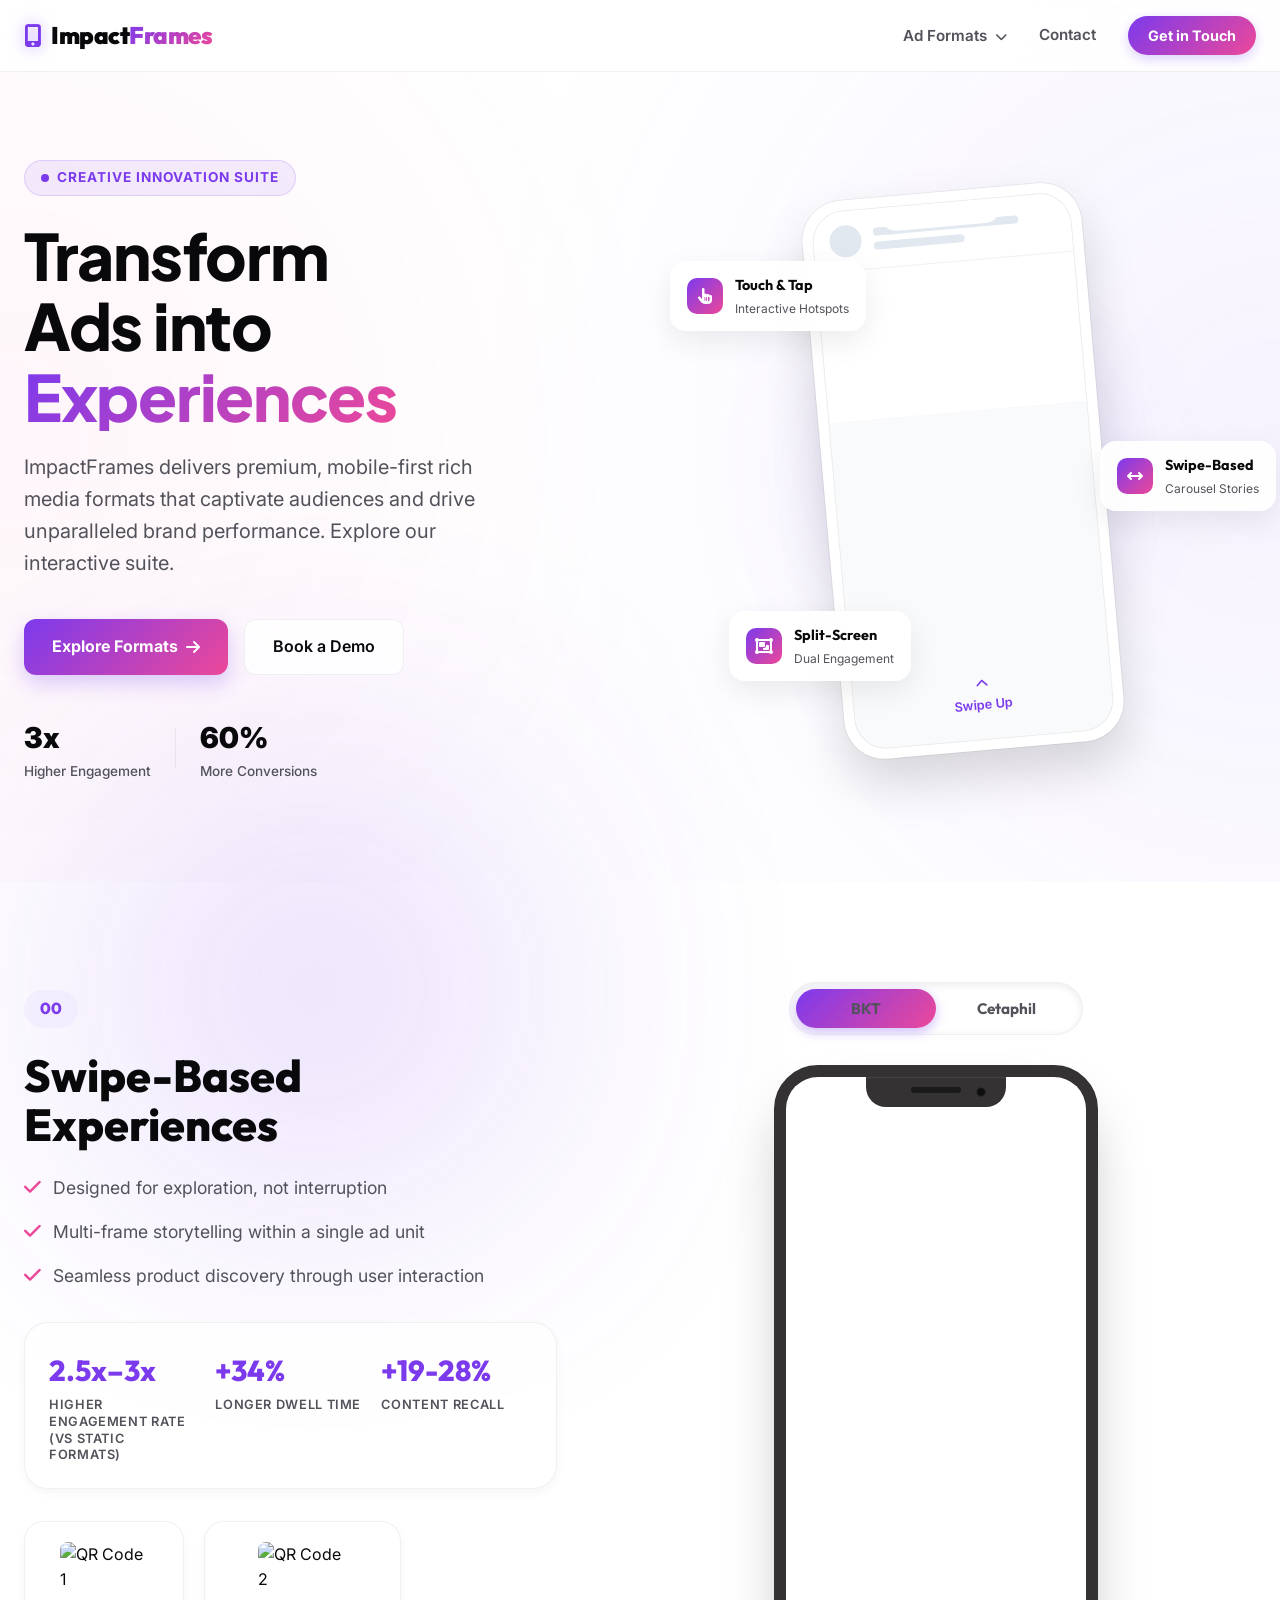
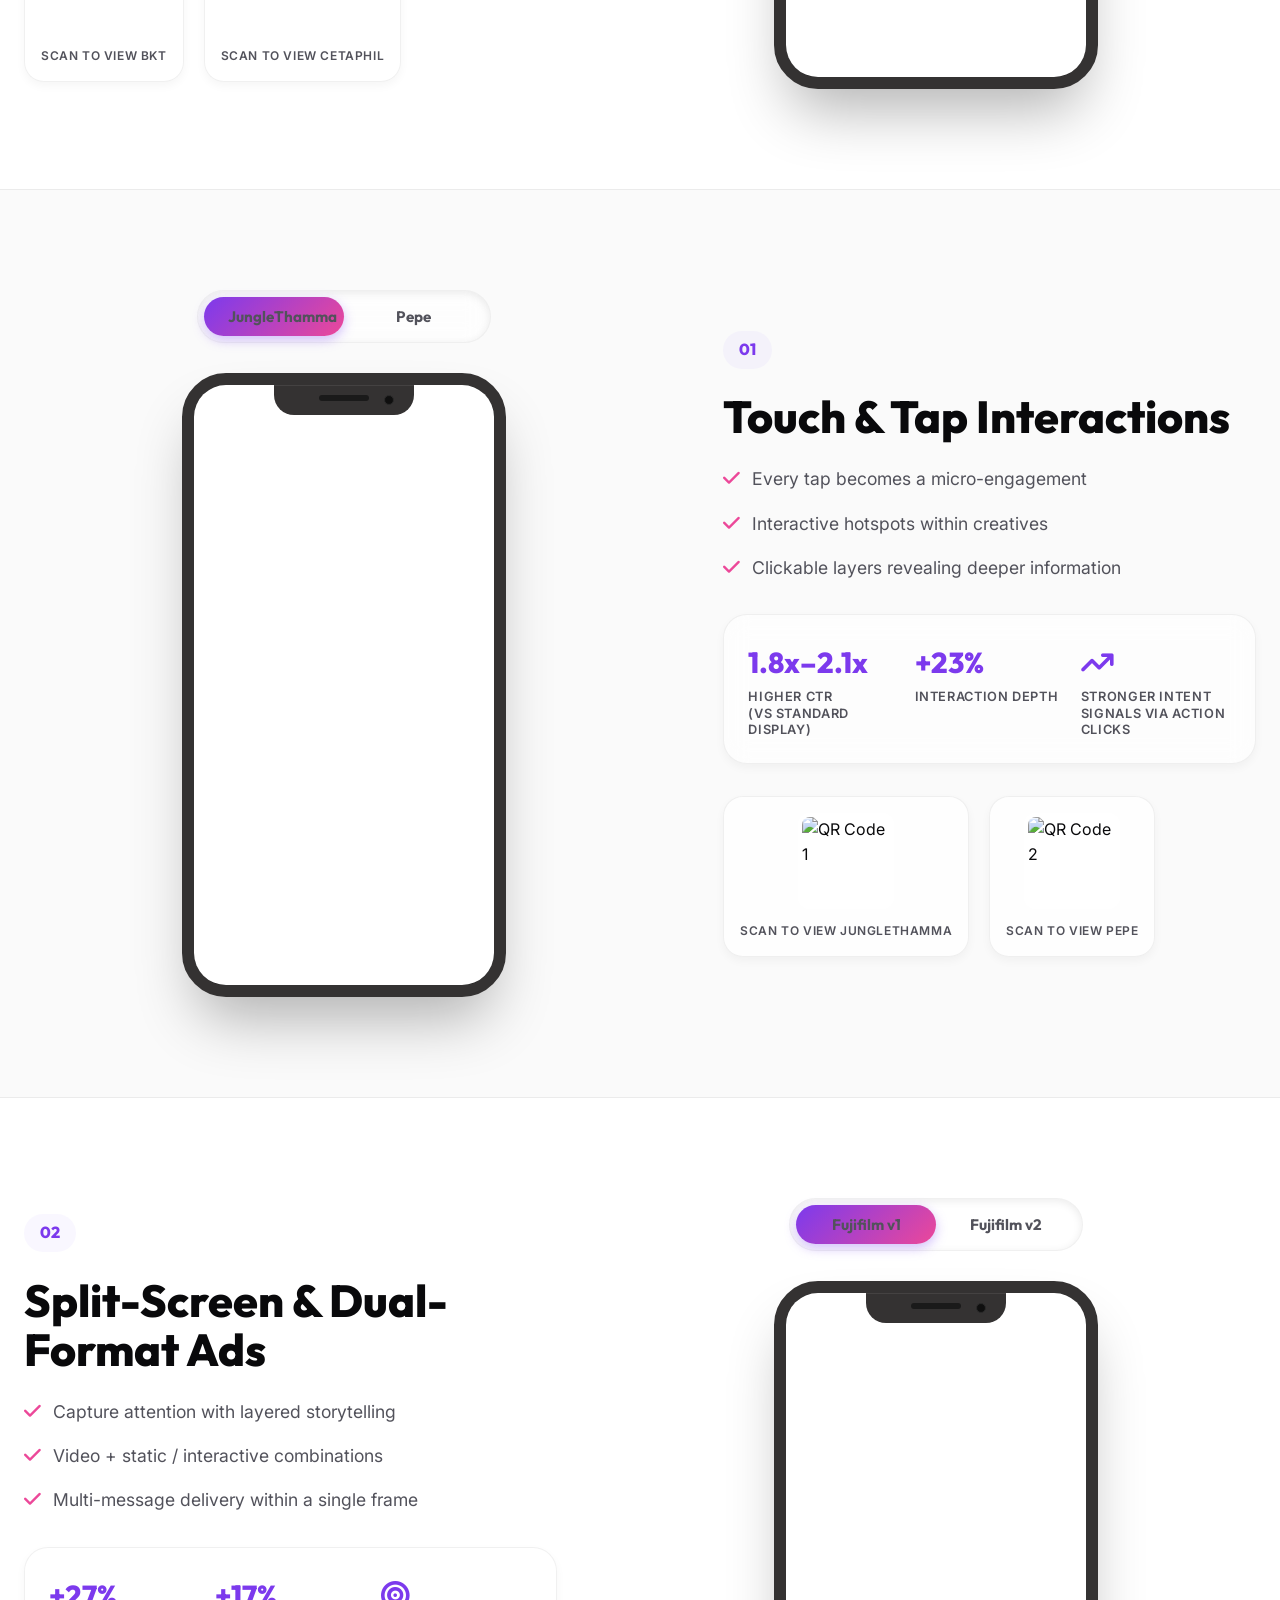
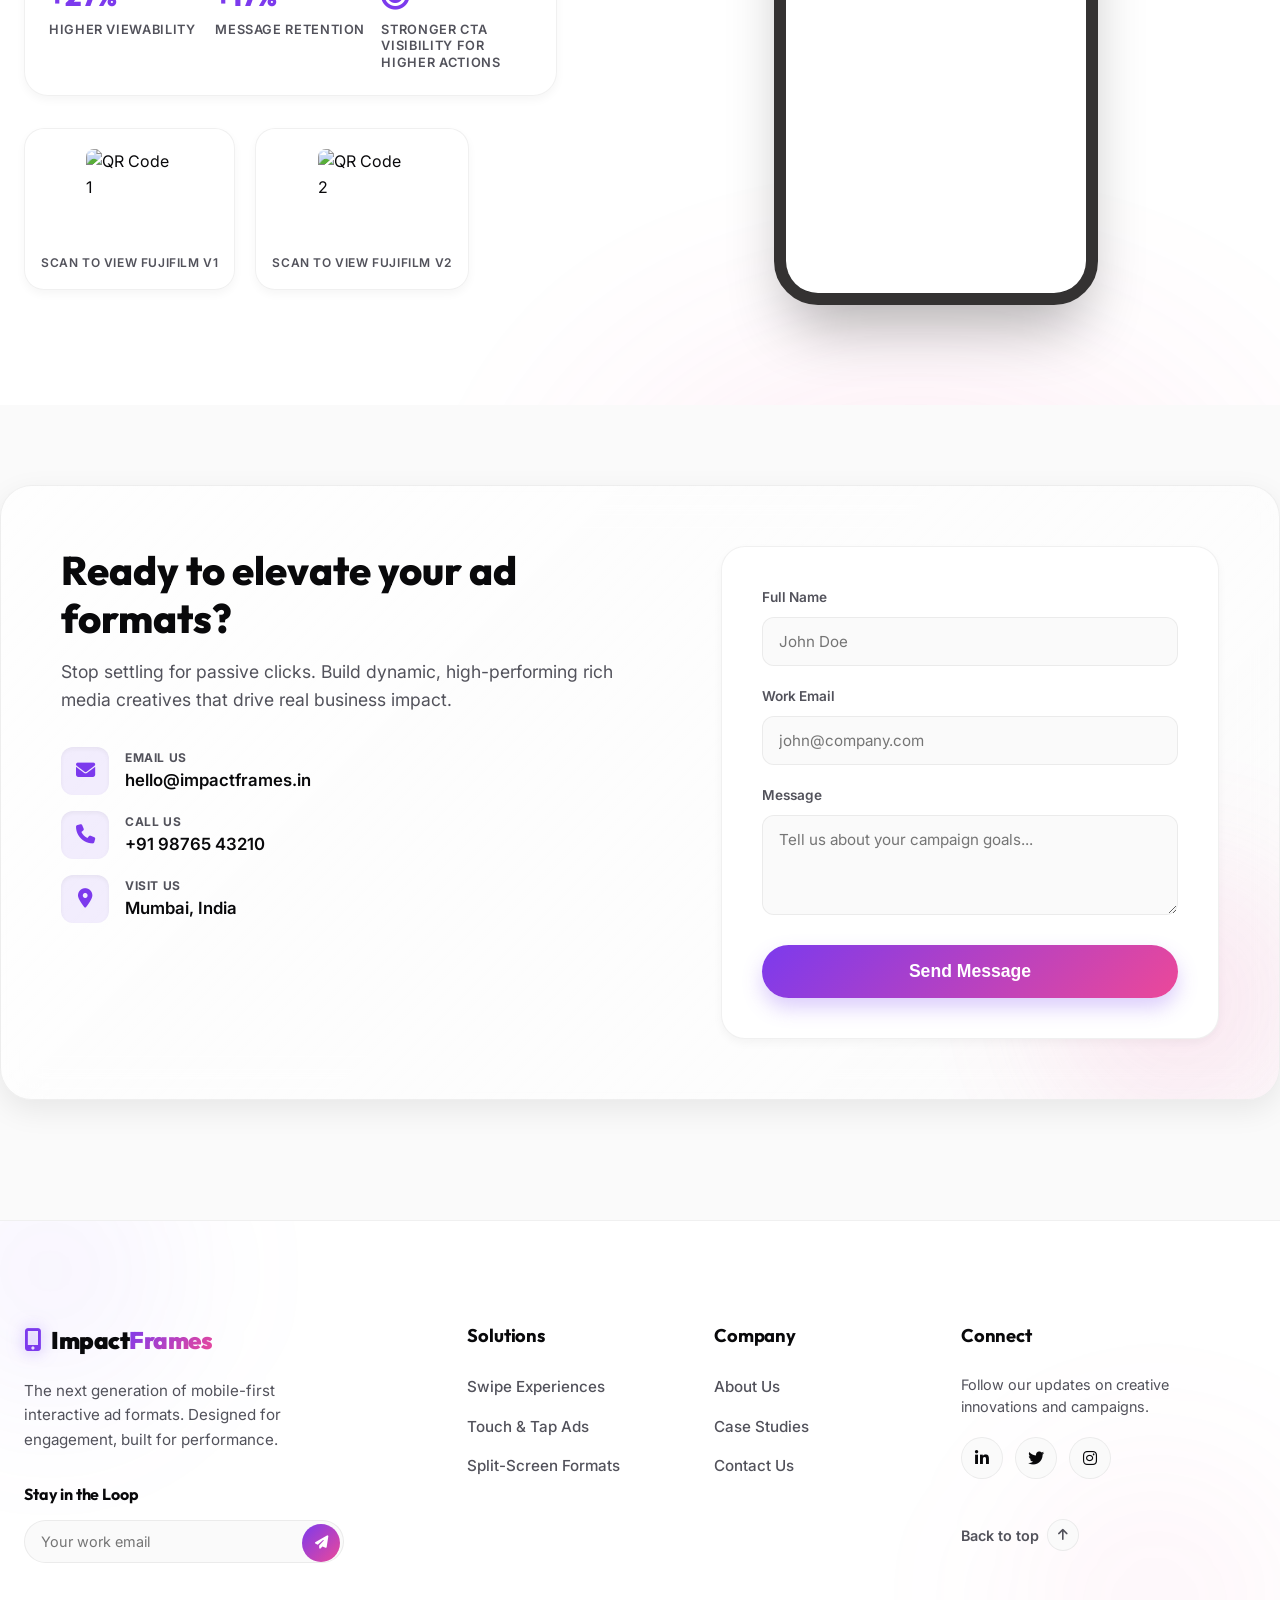
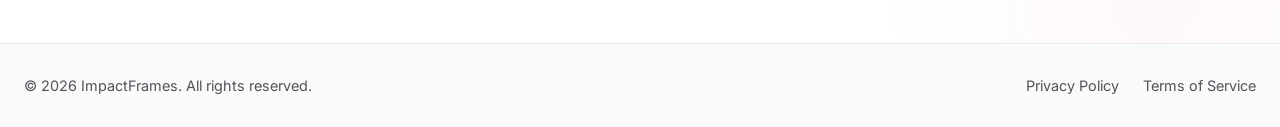
==== index.html @ 65d16035 "feat: add dynamic ad rotator iframe to hero phone mockup" ====
<!DOCTYPE html>
<html lang="en">

<head>
    <meta charset="UTF-8">
    <meta name="viewport" content="width=device-width, initial-scale=1.0">
    <title>ImpactFrames | Rich Media Ads</title>
    <link rel="preconnect" href="https://fonts.googleapis.com">
    <link rel="preconnect" href="https://fonts.gstatic.com" crossorigin>
    <link
        href="https://fonts.googleapis.com/css2?family=Inter:wght@300;400;600;800&family=Outfit:wght@400;700;900&family=Plus+Jakarta+Sans:wght@400;500;600;700;800&display=swap"
        rel="stylesheet">
    <link rel="stylesheet" href="styles.css?v=20">
    <!-- Font Awesome for Icons -->
    <link rel="stylesheet" href="https://cdnjs.cloudflare.com/ajax/libs/font-awesome/6.4.0/css/all.min.css">
    <!-- Alpine.js for interactive state -->
    <script defer src="https://cdn.jsdelivr.net/npm/alpinejs@3.x.x/dist/cdn.min.js"></script>
</head>

<body>
    <div class="site-wrapper" x-data="{ mobileMenuOpen: false }">

        <!-- Interactive Mouse-following Ambient Blur Background Elements -->
        <div class="bg-shape-1"></div>
        <div class="bg-shape-2"></div>

        <!-- Premium Sticky Top Navigation Bar -->
        <nav class="nav-bar" :class="mobileMenuOpen ? 'menu-open' : ''">
            <div class="container nav-content">
                <a href="#" class="logo">
                    <span class="logo-icon"><i class="fa-solid fa-mobile-screen-button"></i></span>
                    <span class="logo-text">Impact<span class="logo-text-highlight">Frames</span></span>
                </a>

                <!-- Desktop Menu -->
                <div class="desktop-menu">
                    <div class="dropdown">
                        <a href="#formats" class="nav-link">Ad Formats <i class="fa-solid fa-chevron-down"
                                style="font-size: 0.8em; margin-left: 4px;"></i></a>
                        <div class="dropdown-menu">
                            <a href="#swipe-based" class="dropdown-item">Swipe-Based</a>
                            <a href="#touch-tap" class="dropdown-item">Touch & Tap</a>
                            <a href="#split-screen" class="dropdown-item">Split-Screen</a>
                        </div>
                    </div>
                    <a href="#contact" class="nav-link">Contact</a>
                    <a href="#contact" class="cta-nav-button">Get in Touch</a>
                </div>

                <!-- Mobile Hamburger Button -->
                <button class="hamburger-btn" @click="mobileMenuOpen = true" aria-label="Open Menu">
                    <i class="fa-solid fa-bars"></i>
                </button>
            </div>
        </nav>

        <!-- Mobile Backdrop -->
        <div class="mobile-backdrop" x-show="mobileMenuOpen" @click="mobileMenuOpen = false" x-transition.opacity
            style="display: none;"></div>

        <!-- Mobile Menu (Drawer) -->
        <div class="mobile-menu" x-show="mobileMenuOpen" x-transition:enter="mobile-menu-enter-active"
            x-transition:enter-start="mobile-menu-enter-start" x-transition:enter-end="mobile-menu-enter-end"
            x-transition:leave="mobile-menu-leave-active" x-transition:leave-start="mobile-menu-leave-start"
            x-transition:leave-end="mobile-menu-leave-end" style="display: none;">

            <div class="mobile-menu-header"
                style="display: flex; justify-content: space-between; align-items: center; margin-bottom: 20px; padding-bottom: 10px; padding-top: 10px; border-bottom: 1px solid var(--glass-border);">
                <a href="#" class="logo" @click="mobileMenuOpen = false">
                    <span class="logo-icon"><i class="fa-solid fa-mobile-screen-button"></i></span>
                    <span class="logo-text">Impact<span class="logo-text-highlight">Frames</span></span>
                </a>
                <button class="close-menu-btn" @click="mobileMenuOpen = false" aria-label="Close Menu">
                    <i class="fa-solid fa-xmark"></i>
                </button>
            </div>

            <div class="mobile-dropdown" x-data="{ open: false }">
                <button class="mobile-link"
                    style="width: 100%; text-align: left; background: none; border: none; cursor: pointer; display: flex; justify-content: space-between; align-items: center;"
                    @click="open = !open">
                    Ad Formats
                    <i class="fa-solid fa-chevron-down" :style="open ? 'transform: rotate(180deg);' : ''"
                        style="font-size: 0.8em; transition: transform 0.3s ease;"></i>
                </button>
                <div class="mobile-dropdown-menu" :class="open ? 'open' : ''">
                    <div class="mobile-dropdown-inner">
                        <a href="#swipe-based" class="mobile-sublink"
                            @click="mobileMenuOpen = false; open = false">Swipe-Based</a>
                        <a href="#touch-tap" class="mobile-sublink"
                            @click="mobileMenuOpen = false; open = false">Touch & Tap</a>
                        <a href="#split-screen" class="mobile-sublink"
                            @click="mobileMenuOpen = false; open = false">Split-Screen</a>
                    </div>
                </div>
            </div>
            <a href="#contact" class="mobile-link" @click="mobileMenuOpen = false">Contact</a>
            <a href="#contact" class="mobile-button" @click="mobileMenuOpen = false">Get in Touch</a>
        </div>

        <!-- Premium Interactive Hero Section -->
        <header class="hero-section">
            <div class="container hero-grid">
                <div class="hero-content">
                    <div class="hero-badge" data-aos="fade-up">
                        <span class="pulse-dot"></span>
                        <span class="badge-text">Creative Innovation Suite</span>
                    </div>
                    <h1 class="hero-title" data-aos="fade-up" data-aos-delay="100">
                        Transform<br>
                        Ads into<br>
                        <span class="gradient-text">Experiences</span>
                    </h1>
                    <p class="hero-subtitle" data-aos="fade-up" data-aos-delay="200">
                        ImpactFrames delivers premium, mobile-first rich media formats that captivate audiences and
                        drive unparalleled brand performance. Explore our interactive suite.
                    </p>
                    <div class="hero-cta-group" data-aos="fade-up" data-aos-delay="300">
                        <a href="#swipe-based" class="btn-primary">Explore Formats <i
                                class="fa-solid fa-arrow-right"></i></a>
                        <a href="#contact" class="btn-secondary">Book a Demo</a>
                    </div>
                    <div class="hero-stats" data-aos="fade-up" data-aos-delay="400">
                        <div class="stat-item">
                            <span class="stat-value">3x</span>
                            <span class="stat-label">Higher Engagement</span>
                        </div>
                        <div class="stat-divider"></div>
                        <div class="stat-item">
                            <span class="stat-value">60%</span>
                            <span class="stat-label">More Conversions</span>
                        </div>
                    </div>
                </div>

                <div class="hero-visual" data-aos="zoom-in" data-aos-delay="200">
                    <div class="visual-glow"></div>
                    <div class="floating-cards">
                        <div class="float-card card-1">
                            <div class="card-icon"><i class="fa-solid fa-hand-pointer"></i></div>
                            <div class="card-text">
                                <h4>Touch & Tap</h4>
                                <p>Interactive Hotspots</p>
                            </div>
                        </div>
                        <div class="float-card card-2">
                            <div class="card-icon"><i class="fa-solid fa-arrows-left-right"></i></div>
                            <div class="card-text">
                                <h4>Swipe-Based</h4>
                                <p>Carousel Stories</p>
                            </div>
                        </div>
                        <div class="float-card card-3">
                            <div class="card-icon"><i class="fa-solid fa-object-group"></i></div>
                            <div class="card-text">
                                <h4>Split-Screen</h4>
                                <p>Dual Engagement</p>
                            </div>
                        </div>
                    </div>
                    <!-- Mock Phone Frame in Hero -->
                    <div class="hero-phone">
                        <div class="hero-phone-inner">
                            <div class="hero-phone-screen">
                                <div class="hero-phone-notch"></div>
                                <div class="hero-phone-header">
                                    <div class="mock-avatar"></div>
                                    <div class="mock-lines">
                                        <div class="mock-line"></div>
                                        <div class="mock-line short"></div>
                                    </div>
                                </div>
                                <div class="hero-phone-body">
                                    <iframe id="hero-ad-iframe" src="cloned_ads/fujifilm2.html" title="Interactive Ad Showcase" style="width: 100%; height: 100%; border: none; display: block; background: #fff;"></iframe>
                                </div>
                                <div class="swipe-indicator">
                                    <i class="fa-solid fa-chevron-up bounce-icon"></i>
                                    <span>Swipe Up</span>
                                </div>
                            </div>
                        </div>
                    </div>
                </div>
            </div>
        </header>

        <main id="formats">
            <!-- Section 1: Swipe-Based -->
            <section id="swipe-based" class="ad-section">
                <div class="container ad-grid">
                    <div class="ad-content" data-aos="fade-right">
                        <div class="section-badge">01</div>
                        <h2 class="section-title">Swipe-Based Experiences</h2>
                        <ul class="feature-list">
                            <li><i class="fa-solid fa-check"></i> Designed for exploration, not interruption</li>
                            <li><i class="fa-solid fa-check"></i> Multi-frame storytelling within a single ad unit</li>
                            <li><i class="fa-solid fa-check"></i> Seamless product discovery through user interaction
                            </li>
                        </ul>

                        <div class="impact-metrics">
                            <div class="metric">
                                <span class="metric-value">2.5x–4x</span>
                                <span class="metric-label">Higher Engagement Rate<br>(vs static formats)</span>
                            </div>
                            <div class="metric">
                                <span class="metric-value">+35%</span>
                                <span class="metric-label">Longer Dwell Time</span>
                            </div>
                            <div class="metric">
                                <span class="metric-value">+20-30%</span>
                                <span class="metric-label">Content Recall</span>
                            </div>
                        </div>

                        <div class="qr-container">
                            <a href="https://impactframes.in/bkt/v2/" target="_blank" class="qr-box">
                                <img src="https://api.qrserver.com/v1/create-qr-code/?size=120x120&data=https://impactframes.in/bkt/v2/&color=0A0A0A&bgcolor=FFFFFF"
                                    alt="QR Code 1">
                                <span>Scan to view BKT</span>
                            </a>
                            <a href="https://onlymedia.in/ads/SunscreenCetaphil/v1/" target="_blank" class="qr-box">
                                <img src="https://api.qrserver.com/v1/create-qr-code/?size=120x120&data=https://onlymedia.in/ads/SunscreenCetaphil/v1/&color=0A0A0A&bgcolor=FFFFFF"
                                    alt="QR Code 2">
                                <span>Scan to view Cetaphil</span>
                            </a>
                        </div>
                    </div>

                    <div class="ad-preview" data-aos="fade-left" x-data="{ activeAd: 'ad1' }">
                        <div class="toggle-wrapper">
                            <div class="toggle-container">
                                <div class="toggle-bg" :class="activeAd === 'ad2' ? 'slide-right' : 'slide-left'"></div>
                                <button class="toggle-btn" :class="activeAd === 'ad1' ? 'active' : ''"
                                    @click="activeAd = 'ad1'">BKT</button>
                                <button class="toggle-btn" :class="activeAd === 'ad2' ? 'active' : ''"
                                    @click="activeAd = 'ad2'">Cetaphil</button>
                            </div>
                        </div>

                        <div class="phone-mockup dark-phone">
                            <div class="notch"></div>
                            <div class="speaker"></div>
                            <div class="camera"></div>

                            <iframe x-show="activeAd === 'ad1'" width="300" height="600" src="cloned_ads/bkt.html"
                                title="BKT Ad"></iframe>
                            <iframe x-show="activeAd === 'ad2'" style="display: none;" width="300" height="600"
                                src="cloned_ads/cetaphil.html" title="Cetaphil Ad"></iframe>
                        </div>
                    </div>
                </div>
            </section>

            <!-- Section 2: Touch & Tap -->
            <section id="touch-tap" class="ad-section alt-bg">
                <div class="container ad-grid reverse">
                    <div class="ad-content" data-aos="fade-left">
                        <div class="section-badge">02</div>
                        <h2 class="section-title">Touch & Tap Interactions</h2>
                        <ul class="feature-list">
                            <li><i class="fa-solid fa-check"></i> Every tap becomes a micro-engagement</li>
                            <li><i class="fa-solid fa-check"></i> Interactive hotspots within creatives</li>
                            <li><i class="fa-solid fa-check"></i> Clickable layers revealing deeper information</li>
                        </ul>

                        <div class="impact-metrics">
                            <div class="metric">
                                <span class="metric-value">1.8x–2.2x</span>
                                <span class="metric-label">Higher CTR<br>(vs standard display)</span>
                            </div>
                            <div class="metric">
                                <span class="metric-value">+25%</span>
                                <span class="metric-label">Interaction Depth</span>
                            </div>
                            <div class="metric">
                                <span class="metric-value"><i class="fa-solid fa-arrow-trend-up"></i></span>
                                <span class="metric-label">Stronger intent signals via action clicks</span>
                            </div>
                        </div>

                        <div class="qr-container">
                            <a href="https://onlymedia.in/ads/JungleThamma/v3/" target="_blank" class="qr-box">
                                <img src="https://api.qrserver.com/v1/create-qr-code/?size=120x120&data=https://onlymedia.in/ads/JungleThamma/v3/&color=0A0A0A&bgcolor=FFFFFF"
                                    alt="QR Code 1">
                                <span>Scan to view JungleThamma</span>
                            </a>
                            <a href="https://impactframes.in/pepe/v1/" target="_blank" class="qr-box">
                                <img src="https://api.qrserver.com/v1/create-qr-code/?size=120x120&data=https://impactframes.in/pepe/v1/&color=0A0A0A&bgcolor=FFFFFF"
                                    alt="QR Code 2">
                                <span>Scan to view Pepe</span>
                            </a>
                        </div>
                    </div>

                    <div class="ad-preview" data-aos="fade-right" x-data="{ activeAd: 'ad1' }">
                        <div class="toggle-wrapper">
                            <div class="toggle-container">
                                <div class="toggle-bg" :class="activeAd === 'ad2' ? 'slide-right' : 'slide-left'"></div>
                                <button class="toggle-btn" :class="activeAd === 'ad1' ? 'active' : ''"
                                    @click="activeAd = 'ad1'">JungleThamma</button>
                                <button class="toggle-btn" :class="activeAd === 'ad2' ? 'active' : ''"
                                    @click="activeAd = 'ad2'">Pepe</button>
                            </div>
                        </div>

                        <div class="phone-mockup dark-phone">
                            <div class="notch"></div>
                            <div class="speaker"></div>
                            <div class="camera"></div>

                            <iframe x-show="activeAd === 'ad1'" width="300" height="600"
                                src="cloned_ads/junglethamma.html" title="JungleThamma Ad"></iframe>
                            <iframe x-show="activeAd === 'ad2'" style="display: none;" width="300" height="600"
                                src="cloned_ads/pepe.html" title="Pepe Ad"></iframe>
                        </div>
                    </div>
                </div>
            </section>

            <!-- Section 3: Split-Screen -->
            <section id="split-screen" class="ad-section">
                <div class="container ad-grid">
                    <div class="ad-content" data-aos="fade-right">
                        <div class="section-badge">03</div>
                        <h2 class="section-title">Split-Screen & Dual-Format Ads</h2>
                        <ul class="feature-list">
                            <li><i class="fa-solid fa-check"></i> Capture attention with layered storytelling</li>
                            <li><i class="fa-solid fa-check"></i> Video + static / interactive combinations</li>
                            <li><i class="fa-solid fa-check"></i> Multi-message delivery within a single frame</li>
                        </ul>

                        <div class="impact-metrics">
                            <div class="metric">
                                <span class="metric-value">+30%</span>
                                <span class="metric-label">Higher Viewability</span>
                            </div>
                            <div class="metric">
                                <span class="metric-value">+20%</span>
                                <span class="metric-label">Message Retention</span>
                            </div>
                            <div class="metric">
                                <span class="metric-value"><i class="fa-solid fa-bullseye"></i></span>
                                <span class="metric-label">Stronger CTA visibility for higher actions</span>
                            </div>
                        </div>

                        <div class="qr-container">
                            <a href="https://onlymedia.in/ads/fujifilms/v1/" target="_blank" class="qr-box">
                                <img src="https://api.qrserver.com/v1/create-qr-code/?size=120x120&data=https://onlymedia.in/ads/fujifilms/v1/&color=0A0A0A&bgcolor=FFFFFF"
                                    alt="QR Code 1">
                                <span>Scan to view Fujifilm v1</span>
                            </a>
                            <a href="https://onlymedia.in/ads/fujifilms/v2/" target="_blank" class="qr-box">
                                <img src="https://api.qrserver.com/v1/create-qr-code/?size=120x120&data=https://onlymedia.in/ads/fujifilms/v2/&color=0A0A0A&bgcolor=FFFFFF"
                                    alt="QR Code 2">
                                <span>Scan to view Fujifilm v2</span>
                            </a>
                        </div>
                    </div>

                    <div class="ad-preview" data-aos="fade-left" x-data="{ activeAd: 'ad1' }">
                        <div class="toggle-wrapper">
                            <div class="toggle-container">
                                <div class="toggle-bg" :class="activeAd === 'ad2' ? 'slide-right' : 'slide-left'"></div>
                                <button class="toggle-btn" :class="activeAd === 'ad1' ? 'active' : ''"
                                    @click="activeAd = 'ad1'">Fujifilm v1</button>
                                <button class="toggle-btn" :class="activeAd === 'ad2' ? 'active' : ''"
                                    @click="activeAd = 'ad2'">Fujifilm v2</button>
                            </div>
                        </div>

                        <div class="phone-mockup dark-phone">
                            <div class="notch"></div>
                            <div class="speaker"></div>
                            <div class="camera"></div>

                            <iframe x-show="activeAd === 'ad1'" width="300" height="600" src="cloned_ads/fujifilm1.html"
                                title="Fujifilm v1 Ad"></iframe>
                            <iframe x-show="activeAd === 'ad2'" style="display: none;" width="300" height="600"
                                src="cloned_ads/fujifilm2.html" title="Fujifilm v2 Ad"></iframe>
                        </div>
                    </div>
                </div>
            </section>
        </main>

        <!-- CTA / Contact Section -->
        <section id="contact" class="cta-section">
            <div class="container cta-container" data-aos="fade-up">
                <div class="cta-content">
                    <h2>Ready to elevate your ad formats?</h2>
                    <p>Stop settling for passive clicks. Build dynamic, high-performing rich media creatives that drive
                        real business impact.</p>

                    <div class="contact-details">
                        <a href="mailto:hello@impactframes.in" class="contact-item">
                            <div class="icon-box"><i class="fa-solid fa-envelope"></i></div>
                            <div class="contact-info">
                                <span class="contact-label">Email Us</span>
                                <span class="contact-value">hello@impactframes.in</span>
                            </div>
                        </a>
                        <a href="#" class="contact-item">
                            <div class="icon-box"><i class="fa-solid fa-phone"></i></div>
                            <div class="contact-info">
                                <span class="contact-label">Call Us</span>
                                <span class="contact-value">+91 98765 43210</span>
                            </div>
                        </a>
                        <div class="contact-item">
                            <div class="icon-box"><i class="fa-solid fa-location-dot"></i></div>
                            <div class="contact-info">
                                <span class="contact-label">Visit Us</span>
                                <span class="contact-value">Mumbai, India</span>
                            </div>
                        </div>
                    </div>
                </div>

                <div class="cta-form-wrapper">
                    <form class="contact-form" action="#" method="POST"
                        onsubmit="event.preventDefault(); alert('Message sent successfully!');">
                        <div class="form-group">
                            <label for="name">Full Name</label>
                            <input type="text" id="name" name="name" placeholder="John Doe" required>
                        </div>
                        <div class="form-group">
                            <label for="email">Work Email</label>
                            <input type="email" id="email" name="email" placeholder="john@company.com" required>
                        </div>
                        <div class="form-group">
                            <label for="message">Message</label>
                            <textarea id="message" name="message" rows="3"
                                placeholder="Tell us about your campaign goals..." required></textarea>
                        </div>
                        <button type="submit" class="cta-button form-submit">Send Message</button>
                    </form>
                </div>

                <div class="cta-shape"></div>
            </div>
        </section>

        <!-- Premium Footer -->
        <footer class="site-footer">
            <div class="footer-glow-1"></div>
            <div class="footer-glow-2"></div>
            
            <div class="container footer-grid">
                <div class="footer-brand" data-aos="fade-up">
                    <a href="#" class="logo">
                        <span class="logo-icon"><i class="fa-solid fa-mobile-screen-button"></i></span>
                        <span class="logo-text">Impact<span class="logo-text-highlight">Frames</span></span>
                    </a>
                    <p class="footer-desc">The next generation of mobile-first interactive ad formats. Designed for engagement, built for performance.</p>
                    <div class="footer-newsletter">
                        <h4>Stay in the Loop</h4>
                        <form class="newsletter-form" onsubmit="event.preventDefault(); alert('Subscribed successfully!');">
                            <input type="email" placeholder="Your work email" required>
                            <button type="submit" aria-label="Subscribe"><i class="fa-solid fa-paper-plane"></i></button>
                        </form>
                    </div>
                </div>

                <div class="footer-links-group" data-aos="fade-up" data-aos-delay="100">
                    <div class="footer-links">
                        <h3>Solutions</h3>
                        <ul>
                            <li><a href="#swipe-based"><span>Swipe Experiences</span></a></li>
                            <li><a href="#touch-tap"><span>Touch & Tap Ads</span></a></li>
                            <li><a href="#split-screen"><span>Split-Screen Formats</span></a></li>
                        </ul>
                    </div>
                </div>

                <div class="footer-links-group" data-aos="fade-up" data-aos-delay="200">
                    <div class="footer-links">
                        <h3>Company</h3>
                        <ul>
                            <li><a href="#"><span>About Us</span></a></li>
                            <li><a href="#"><span>Case Studies</span></a></li>
                            <li><a href="#contact"><span>Contact Us</span></a></li>
                        </ul>
                    </div>
                </div>

                <div class="footer-social-section" data-aos="fade-up" data-aos-delay="300">
                    <h3>Connect</h3>
                    <p class="social-desc">Follow our updates on creative innovations and campaigns.</p>
                    <div class="social-icons">
                        <a href="#" aria-label="LinkedIn"><i class="fa-brands fa-linkedin-in"></i></a>
                        <a href="#" aria-label="Twitter"><i class="fa-brands fa-twitter"></i></a>
                        <a href="#" aria-label="Instagram"><i class="fa-brands fa-instagram"></i></a>
                    </div>
                    <a href="#" class="back-to-top-btn" aria-label="Back to Top">
                        <span>Back to top</span>
                        <i class="fa-solid fa-arrow-up"></i>
                    </a>
                </div>
            </div>

            <div class="footer-bottom">
                <div class="container bottom-content">
                    <p>&copy; 2026 ImpactFrames. All rights reserved.</p>
                    <div class="legal-links">
                        <a href="#">Privacy Policy</a>
                        <a href="#">Terms of Service</a>
                    </div>
                </div>
            </div>
        </footer>

        <script src="script.js"></script>
    </div>
</body>

</html>
---- styles.css ----
:root {
    --bg-main: #FFFFFF; /* Pure white */
    --bg-alt: #FAFAFA;  /* Light zinc grey */
    --bg-alt-2: rgba(139, 92, 246, 0.05); /* Subtle violet tint */
    --text-main: #09090B; /* Dark almost black */
    --text-muted: #52525B; /* Zinc-500 */
    --accent-primary: #7C3AED; /* Violet */
    --accent-secondary: #EC4899; /* Pink / Coral */
    --accent-glow: #8B5CF6; /* Luminous Violet */
    --glass-bg: rgba(255, 255, 255, 0.85);
    --glass-border: rgba(0, 0, 0, 0.06);
    --card-radius: 24px;
    --shadow-sm: 0 4px 10px rgba(0, 0, 0, 0.04);
    --shadow-md: 0 10px 30px rgba(0, 0, 0, 0.08);
    --shadow-lg: 0 30px 60px rgba(0, 0, 0, 0.12);
}

* {
    margin: 0;
    padding: 0;
    box-sizing: border-box;
}

html, body {
    font-family: 'Inter', sans-serif;
    background-color: var(--bg-main);
    color: var(--text-main);
    line-height: 1.6;
    overflow-x: hidden;
    width: 100%;
    max-width: 100%;
    position: relative;
}

.site-wrapper {
    width: 100%;
    overflow-x: hidden;
    position: relative;
}

h1,
h2,
h3,
h4,
h5,
h6 {
    font-family: 'Outfit', sans-serif;
    color: var(--text-main);
}

.container {
    max-width: 1280px;
    margin: 0 auto;
    padding: 0 24px;
}

/* Premium Top Navigation Bar */
.nav-bar {
    position: fixed;
    top: 0;
    left: 0;
    right: 0;
    height: 72px;
    background: rgba(255, 255, 255, 0.85);
    backdrop-filter: blur(16px);
    z-index: 1000;
    border-bottom: 1px solid var(--glass-border);
    transition: background-color 0.3s ease, backdrop-filter 0.3s ease, border-color 0.3s ease, transform 0.4s cubic-bezier(0.2, 0.8, 0.2, 1);
}

.nav-bar.menu-open {
    background: transparent;
    backdrop-filter: none;
    border-bottom-color: transparent;
}

.nav-content {
    display: flex;
    justify-content: space-between;
    align-items: center;
    width: 100%;
    height: 100%;
}

.logo {
    display: flex;
    align-items: center;
    gap: 10px;
    text-decoration: none;
}

.logo-icon {
    font-size: 1.4rem;
    color: var(--accent-primary);
    filter: drop-shadow(0 0 8px rgba(139, 92, 246, 0.6));
    animation: pulseIcon 3s infinite alternate ease-in-out;
}

@keyframes pulseIcon {
    from {
        transform: scale(1);
        filter: drop-shadow(0 0 8px rgba(139, 92, 246, 0.6));
    }
    to {
        transform: scale(1.1) rotate(5deg);
        filter: drop-shadow(0 0 16px rgba(236, 72, 153, 0.8));
    }
}

.logo-text {
    font-family: 'Outfit', sans-serif;
    font-size: 1.5rem;
    font-weight: 900;
    color: var(--text-main);
    letter-spacing: -0.02em;
}

.logo-text-highlight {
    background: linear-gradient(135deg, var(--accent-primary), var(--accent-secondary));
    -webkit-background-clip: text;
    -webkit-text-fill-color: transparent;
}

.desktop-menu {
    display: flex;
    align-items: center;
    gap: 32px;
}

.dropdown {
    position: relative;
    display: inline-block;
}

.dropdown-menu {
    position: absolute;
    top: 100%;
    left: 50%;
    transform: translateX(-50%) translateY(15px);
    opacity: 0;
    visibility: hidden;
    background: rgba(255, 255, 255, 0.95);
    backdrop-filter: blur(16px);
    border: 1px solid var(--glass-border);
    border-radius: 16px;
    padding: 12px 0;
    min-width: 180px;
    box-shadow: 0 20px 40px rgba(0,0,0,0.08);
    display: flex;
    flex-direction: column;
    margin-top: 20px;
    transition: all 0.3s cubic-bezier(0.2, 0.8, 0.2, 1);
}

.dropdown:hover .dropdown-menu {
    transform: translateX(-50%) translateY(0);
    opacity: 1;
    visibility: visible;
}

.dropdown-menu::before {
    content: '';
    position: absolute;
    top: -20px;
    left: 0;
    right: 0;
    height: 20px;
}

.dropdown-item {
    padding: 10px 24px;
    color: var(--text-main);
    text-decoration: none;
    font-size: 0.9rem;
    font-weight: 600;
    transition: background 0.2s ease, color 0.2s ease;
}

.dropdown-item:hover {
    background: var(--bg-alt);
    color: var(--accent-primary);
}

.nav-link {
    text-decoration: none;
    color: var(--text-muted);
    font-weight: 600;
    font-size: 0.95rem;
    transition: color 0.3s ease;
}

.nav-link:hover {
    color: var(--accent-primary);
}

.cta-nav-button {
    text-decoration: none;
    background: linear-gradient(135deg, var(--accent-primary), var(--accent-secondary));
    color: #fff;
    padding: 8px 20px;
    border-radius: 30px;
    font-weight: 700;
    font-size: 0.9rem;
    box-shadow: 0 4px 12px rgba(139, 92, 246, 0.3);
    transition: transform 0.3s ease, box-shadow 0.3s ease;
}

.cta-nav-button:hover {
    transform: translateY(-2px);
    box-shadow: 0 6px 16px rgba(236, 72, 153, 0.4);
    color: #fff;
}

.hamburger-btn {
    display: none;
    background: rgba(255, 255, 255, 0.4);
    border: 1px solid var(--glass-border);
    border-radius: 50%;
    width: 44px;
    height: 44px;
    align-items: center;
    justify-content: center;
    cursor: pointer;
    position: relative;
    z-index: 10000;
    backdrop-filter: blur(10px);
    box-shadow: 0 4px 10px rgba(0,0,0,0.05);
    transition: all 0.3s ease;
}

.hamburger-btn:hover {
    background: rgba(255, 255, 255, 0.8);
    transform: scale(1.05);
}

.hamburger-icon {
    width: 20px;
    height: 14px;
    position: relative;
    transform: rotate(0deg);
    transition: .5s ease-in-out;
}

.hamburger-icon span {
    display: block;
    position: absolute;
    height: 2px;
    width: 100%;
    background: var(--text-main);
    border-radius: 9px;
    opacity: 1;
    left: 0;
    transform: rotate(0deg);
    transition: .25s ease-in-out;
}

.hamburger-icon span:nth-child(1) { top: 0px; }
.hamburger-icon span:nth-child(2) { top: 6px; }
.hamburger-icon span:nth-child(3) { top: 12px; }

.hamburger-icon.open span:nth-child(1) {
    top: 6px;
    transform: rotate(135deg);
}

.hamburger-icon.open span:nth-child(2) {
    opacity: 0;
    left: -20px;
}

.hamburger-icon.open span:nth-child(3) {
    top: 6px;
    transform: rotate(-135deg);
}

.mobile-menu {
    display: none;
}

/* Background Shapes for Interactive Mouse Trails */
.bg-shape-1, .bg-shape-2 {
    position: absolute;
    border-radius: 50%;
    filter: blur(140px);
    z-index: 0;
    pointer-events: none;
    opacity: 0.45;
    will-change: transform;
}

.bg-shape-1 {
    background: radial-gradient(circle, var(--accent-primary) 0%, rgba(139, 92, 246, 0) 70%);
    width: 500px;
    height: 500px;
    top: 15%;
    left: 5%;
}

.bg-shape-2 {
    background: radial-gradient(circle, var(--accent-secondary) 0%, rgba(236, 72, 153, 0) 70%);
    width: 600px;
    height: 600px;
    bottom: 15%;
    right: 5%;
}

/* Premium Hero Section Redesign */
.hero-section {
    padding: 160px 0 100px;
    background: radial-gradient(circle at right center, rgba(139, 92, 246, 0.08) 0%, rgba(255, 255, 255, 0) 60%),
                radial-gradient(circle at left center, rgba(236, 72, 153, 0.05) 0%, rgba(255, 255, 255, 0) 50%);
    position: relative;
    overflow: hidden;
}

.hero-grid {
    display: grid;
    grid-template-columns: 1fr 1fr;
    gap: 60px;
    align-items: center;
}

.hero-badge {
    display: inline-flex;
    align-items: center;
    gap: 8px;
    background: rgba(139, 92, 246, 0.1);
    border: 1px solid rgba(139, 92, 246, 0.2);
    padding: 6px 16px;
    border-radius: 30px;
    margin-bottom: 24px;
}

.pulse-dot {
    width: 8px;
    height: 8px;
    background: var(--accent-primary);
    border-radius: 50%;
    animation: pulse 2s infinite;
}

@keyframes pulse {
    0% { box-shadow: 0 0 0 0 rgba(139, 92, 246, 0.4); }
    70% { box-shadow: 0 0 0 10px rgba(139, 92, 246, 0); }
    100% { box-shadow: 0 0 0 0 rgba(139, 92, 246, 0); }
}

.badge-text {
    font-size: 0.85rem;
    font-weight: 700;
    color: var(--accent-primary);
    text-transform: uppercase;
    letter-spacing: 1px;
}

.hero-title {
    font-size: clamp(2.5rem, 5vw, 4.5rem);
    font-family: 'Plus Jakarta Sans', sans-serif;
    font-weight: 900;
    line-height: 1.1;
    margin-bottom: 20px;
    color: var(--text-main);
    letter-spacing: -0.02em;
}

.gradient-text {
    background: linear-gradient(135deg, var(--accent-primary), var(--accent-secondary));
    -webkit-background-clip: text;
    -webkit-text-fill-color: transparent;
    display: inline-block;
}

.hero-subtitle {
    font-size: clamp(1.05rem, 2vw, 1.25rem);
    color: var(--text-muted);
    margin-bottom: 40px;
    line-height: 1.6;
    max-width: 500px;
}

.hero-cta-group {
    display: flex;
    gap: 16px;
    margin-bottom: 40px;
    flex-wrap: wrap;
}

.btn-primary {
    background: linear-gradient(135deg, var(--accent-primary), var(--accent-secondary));
    color: #fff;
    padding: 14px 28px;
    border-radius: 12px;
    font-weight: 700;
    text-decoration: none;
    display: inline-flex;
    align-items: center;
    gap: 8px;
    box-shadow: 0 8px 20px rgba(139, 92, 246, 0.3);
    transition: all 0.3s ease;
}

.btn-primary:hover {
    transform: translateY(-2px);
    box-shadow: 0 12px 25px rgba(139, 92, 246, 0.4);
    color: #fff;
}

.btn-secondary {
    background: rgba(255, 255, 255, 0.8);
    color: var(--text-main);
    padding: 14px 28px;
    border-radius: 12px;
    font-weight: 600;
    text-decoration: none;
    border: 1px solid var(--glass-border);
    backdrop-filter: blur(10px);
    transition: all 0.3s ease;
}

.btn-secondary:hover {
    background: rgba(255, 255, 255, 1);
    transform: translateY(-2px);
    border-color: rgba(139, 92, 246, 0.4);
}

.hero-stats {
    display: flex;
    align-items: center;
    gap: 24px;
}

.stat-item {
    display: flex;
    flex-direction: column;
}

.stat-value {
    font-size: 1.8rem;
    font-weight: 900;
    color: var(--text-main);
}

.stat-label {
    font-size: 0.85rem;
    color: var(--text-muted);
    font-weight: 500;
}

.stat-divider {
    width: 1px;
    height: 40px;
    background: var(--glass-border);
}

/* Hero Visuals */
.hero-visual {
    position: relative;
    height: 600px;
    display: flex;
    align-items: center;
    justify-content: center;
}

.visual-glow {
    position: absolute;
    width: 400px;
    height: 400px;
    background: radial-gradient(circle, rgba(139, 92, 246, 0.2) 0%, rgba(255, 255, 255, 0) 70%);
    border-radius: 50%;
    filter: blur(40px);
    z-index: 0;
    animation: pulseGlow 6s infinite alternate ease-in-out;
}

@keyframes pulseGlow {
    0% { transform: scale(0.8); opacity: 0.5; }
    100% { transform: scale(1.2); opacity: 0.8; }
}

.floating-cards {
    position: absolute;
    width: 100%;
    height: 100%;
    z-index: 2;
    pointer-events: none;
}

.float-card {
    position: absolute;
    background: rgba(255, 255, 255, 0.9);
    backdrop-filter: blur(12px);
    border: 1px solid rgba(255, 255, 255, 0.5);
    padding: 12px 16px;
    border-radius: 16px;
    display: flex;
    align-items: center;
    gap: 12px;
    box-shadow: 0 10px 30px rgba(0, 0, 0, 0.08);
    animation: float 6s infinite ease-in-out;
}

.card-1 { top: 15%; left: 0; animation-delay: 0s; }
.card-2 { top: 45%; right: -20px; animation-delay: -2s; }
.card-3 { bottom: 15%; left: 10%; animation-delay: -4s; }

.card-icon {
    width: 36px;
    height: 36px;
    border-radius: 10px;
    background: linear-gradient(135deg, var(--accent-primary), var(--accent-secondary));
    color: white;
    display: flex;
    align-items: center;
    justify-content: center;
    font-size: 1rem;
}

.card-text h4 {
    font-size: 0.9rem;
    margin: 0 0 2px 0;
    color: var(--text-main);
}

.card-text p {
    font-size: 0.75rem;
    margin: 0;
    color: var(--text-muted);
}

.hero-phone {
    width: 280px;
    height: 560px;
    background: #fff;
    border-radius: 40px;
    padding: 10px;
    box-shadow: 0 25px 50px rgba(0, 0, 0, 0.15), 0 0 0 1px var(--glass-border);
    position: relative;
    z-index: 1;
    transform: rotate(-5deg);
    transition: transform 0.5s cubic-bezier(0.2, 0.8, 0.2, 1);
}

.hero-phone:hover {
    transform: rotate(0deg) scale(1.02);
}

.hero-phone-inner {
    width: 100%;
    height: 100%;
    background: #f8fafc;
    border-radius: 32px;
    overflow: hidden;
    position: relative;
    border: 1px solid var(--glass-border);
}

.hero-phone-notch {
    position: absolute;
    top: 0;
    left: 50%;
    transform: translateX(-50%);
    width: 120px;
    height: 24px;
    background: #fff;
    border-bottom-left-radius: 16px;
    border-bottom-right-radius: 16px;
    z-index: 10;
}

.hero-phone-header {
    height: 60px;
    background: #fff;
    display: flex;
    align-items: center;
    padding: 0 16px;
    gap: 12px;
    border-bottom: 1px solid var(--glass-border);
}

.mock-avatar {
    width: 32px;
    height: 32px;
    border-radius: 50%;
    background: #e2e8f0;
}

.mock-lines {
    display: flex;
    flex-direction: column;
    gap: 6px;
    flex: 1;
}

.mock-line {
    height: 8px;
    background: #e2e8f0;
    border-radius: 4px;
    width: 80%;
}

.mock-line.short {
    width: 50%;
}

.hero-phone-body {
    height: calc(100% - 60px);
    display: flex;
    align-items: center;
    justify-content: center;
    flex-direction: column;
    background: linear-gradient(135deg, rgba(139, 92, 246, 0.1), rgba(236, 72, 153, 0.1));
}

.mock-ad-placeholder {
    text-align: center;
    color: var(--accent-primary);
    display: flex;
    flex-direction: column;
    align-items: center;
}

.pulse-icon {
    font-size: 2.5rem;
    margin-bottom: 12px;
    animation: scalePulse 2s infinite;
}

@keyframes scalePulse {
    0% { transform: scale(1); }
    50% { transform: scale(1.1); }
    100% { transform: scale(1); }
}

.swipe-indicator {
    position: absolute;
    bottom: 24px;
    left: 0;
    right: 0;
    text-align: center;
    color: var(--accent-primary);
    display: flex;
    flex-direction: column;
    align-items: center;
    gap: 4px;
    font-size: 0.8rem;
    font-weight: 600;
}

.bounce-icon {
    animation: bounce 2s infinite;
}

@keyframes bounce {
    0%, 100% { transform: translateY(0); }
    50% { transform: translateY(-8px); }
}

/* Responsive Hero */
@media (max-width: 992px) {
    .hero-grid {
        grid-template-columns: 1fr;
        text-align: center;
        gap: 40px;
    }
    
    .hero-badge {
        margin-left: auto;
        margin-right: auto;
    }
    
    .hero-subtitle {
        margin: 0 auto 40px;
    }
    
    .hero-cta-group, .hero-stats {
        justify-content: center;
    }
    
    .hero-visual {
        height: 500px;
    }
    
    .hero-phone {
        transform: rotate(0);
    }
}

@media (max-width: 480px) {
    .hero-section {
        padding: 120px 0 60px;
    }
    
    .float-card {
        display: none;
    }
    
    .hero-visual {
        height: 400px;
    }
    
    .hero-phone {
        width: 240px;
        height: 480px;
    }
}

/* Sections */
.ad-section {
    padding: 100px 0;
    position: relative;
    perspective: 1500px;
}

.alt-bg {
    background-color: var(--bg-alt);
    border-top: 1px solid var(--glass-border);
    border-bottom: 1px solid var(--glass-border);
}

.ad-grid {
    display: grid;
    grid-template-columns: 1fr 1.2fr;
    gap: 60px;
    align-items: center;
}

.ad-grid.reverse {
    grid-template-columns: 1.2fr 1fr;
}

.ad-grid.reverse .ad-content {
    order: 2;
}

.ad-grid.reverse .ad-preview {
    order: 1;
}

.section-badge {
    display: inline-block;
    padding: 6px 16px;
    background: var(--bg-alt-2);
    border-radius: 30px;
    font-family: 'Outfit', sans-serif;
    font-weight: 800;
    font-size: 1rem;
    color: var(--accent-primary);
    margin-bottom: 24px;
    transition: transform 0.4s cubic-bezier(0.34, 1.56, 0.64, 1), background 0.3s, color 0.3s;
    will-change: transform;
}

.section-badge:hover {
    transform: translateY(-5px) scale(1.1) rotate(5deg);
    background: var(--accent-primary);
    color: #fff;
    cursor: default;
}

.section-title {
    font-size: 2.8rem;
    font-weight: 800;
    margin-bottom: 24px;
    line-height: 1.1;
    color: var(--text-main);
    transform: translateY(50px);
    transform-style: preserve-3d;
    backface-visibility: hidden;
    will-change: transform, box-shadow;
    transition: transform 0.2s ease-out, box-shadow 0.2s ease-out;
    opacity: 0;
}

[data-aos].visible .section-title {
    transform: translateY(0);
    opacity: 1;
}

.feature-list {
    list-style: none;
    margin-bottom: 32px;
}

.feature-list li {
    display: flex;
    align-items: flex-start;
    gap: 12px;
    margin-bottom: 16px;
    font-size: 1.1rem;
    color: var(--text-muted);
    transition: transform 0.3s ease, color 0.3s ease;
    cursor: default;
}

.feature-list li:hover {
    transform: translateX(10px);
    color: var(--accent-primary);
}

.feature-list i {
    color: var(--accent-secondary);
    font-size: 1.2rem;
    margin-top: 4px;
    transition: transform 0.6s cubic-bezier(0.34, 1.56, 0.64, 1);
}

.feature-list li:hover i {
    transform: rotate(360deg) scale(1.2);
    color: var(--accent-primary);
}

/* Metrics */
.impact-metrics {
    display: grid;
    grid-template-columns: repeat(auto-fit, minmax(120px, 1fr));
    gap: 16px;
    margin-bottom: 32px;
    background: rgba(255, 255, 255, 0.65);
    backdrop-filter: blur(12px);
    border: 1px solid var(--glass-border);
    border-radius: var(--card-radius);
    padding: 24px;
    box-shadow: var(--shadow-sm);
}

.metric {
    display: flex;
    flex-direction: column;
    gap: 4px;
    cursor: default;
}

.metric:hover .metric-value {
    transform: translateY(-8px) scale(1.15);
    color: var(--accent-secondary);
}

.metric-value {
    font-family: 'Outfit', sans-serif;
    font-size: 1.8rem;
    font-weight: 800;
    color: var(--accent-primary);
    display: inline-block;
    transition: transform 0.4s cubic-bezier(0.34, 1.56, 0.64, 1), color 0.3s ease;
    will-change: transform;
}

/* --- Number Scroll Animations --- */
.word {
    display: inline-block;
    opacity: 0;
    transform: translateY(100px) rotateX(-90deg) scale(0.8);
    transform-origin: top;
    filter: blur(20px) brightness(2);
    animation: cinematicReveal 1.2s cubic-bezier(0.16, 1, 0.3, 1) forwards;
    margin-right: 0.15em;
    will-change: transform, opacity, filter;
    backface-visibility: hidden;
}

[data-aos] .section-badge {
    opacity: 0;
    transform: translateY(20px) scale(0.5);
    transition: all 0.6s cubic-bezier(0.34, 1.56, 0.64, 1) 0.2s;
}

[data-aos].visible .section-badge {
    opacity: 1;
    transform: translateY(0) scale(1);
}

[data-aos] .metric-value {
    opacity: 0;
    transform: translateY(20px);
    transition: all 0.6s cubic-bezier(0.34, 1.56, 0.64, 1);
}

[data-aos].visible .metric:nth-child(1) .metric-value {
    opacity: 1;
    transform: translateY(0);
    transition-delay: 0.3s;
}

[data-aos].visible .metric:nth-child(2) .metric-value {
    opacity: 1;
    transform: translateY(0);
    transition-delay: 0.5s;
}

[data-aos].visible .metric:nth-child(3) .metric-value {
    opacity: 1;
    transform: translateY(0);
    transition-delay: 0.7s;
}

.metric-label {
    font-size: 0.8rem;
    color: var(--text-muted);
    text-transform: uppercase;
    letter-spacing: 0.05em;
    font-weight: 600;
    line-height: 1.3;
}

/* QR Codes */
.qr-container {
    display: flex;
    flex-wrap: wrap;
    gap: 20px;
}

.qr-box {
    display: flex;
    flex-direction: column;
    align-items: center;
    gap: 12px;
    background: rgba(255, 255, 255, 0.75);
    backdrop-filter: blur(12px);
    border: 1px solid var(--glass-border);
    padding: 16px;
    border-radius: 20px;
    box-shadow: var(--shadow-sm);
    transition: transform 0.3s cubic-bezier(0.175, 0.885, 0.32, 1.275), box-shadow 0.3s ease, border-color 0.3s ease;
    text-decoration: none;
    color: inherit;
}

.qr-box:hover {
    transform: translateY(-5px);
    box-shadow: var(--shadow-md);
    border-color: rgba(139, 92, 246, 0.3);
}

.qr-box img {
    width: 96px;
    height: 96px;
    border-radius: 12px;
    border: 4px solid #fff;
    background: #fff;
}

.qr-box span {
    font-size: 0.75rem;
    color: var(--text-muted);
    font-weight: 600;
    text-transform: uppercase;
    letter-spacing: 0.05em;
    transition: color 0.3s ease;
}

.qr-box:hover span {
    color: var(--accent-primary);
}

/* Phone Mockups */
.ad-preview {
    position: relative;
    display: flex;
    flex-direction: column;
    justify-content: center;
    align-items: center;
    gap: 30px;
}

/* Toggle Switch */
.toggle-wrapper {
    position: relative;
    z-index: 10;
}

.toggle-container {
    display: inline-flex;
    position: relative;
    background: rgba(255, 255, 255, 0.65);
    backdrop-filter: blur(12px);
    border-radius: 40px;
    padding: 6px;
    box-shadow: inset 0 2px 8px rgba(0, 0, 0, 0.08);
    border: 1px solid var(--glass-border);
}

.toggle-bg {
    position: absolute;
    top: 6px;
    bottom: 6px;
    width: calc(50% - 6px);
    background: linear-gradient(135deg, var(--accent-primary), var(--accent-secondary));
    border-radius: 30px;
    transition: transform 0.5s cubic-bezier(0.175, 0.885, 0.32, 1.275);
    box-shadow: 0 4px 12px rgba(139, 92, 246, 0.4);
    animation: buttonPulse 2.5s infinite alternate ease-in-out;
}

@keyframes buttonPulse {
    from {
        box-shadow: 0 4px 12px rgba(139, 92, 246, 0.4);
    }

    to {
        box-shadow: 0 8px 28px rgba(236, 72, 153, 0.6);
    }
}

.toggle-bg.slide-left {
    transform: translateX(0);
}

.toggle-bg.slide-right {
    transform: translateX(100%);
}

.toggle-btn {
    position: relative;
    z-index: 2;
    padding: 10px 24px;
    font-family: 'Outfit', sans-serif;
    font-weight: 700;
    font-size: 0.95rem;
    color: var(--text-muted);
    background: none;
    border: none;
    cursor: pointer;
    transition: color 0.3s ease, transform 0.2s cubic-bezier(0.2, 0.8, 0.2, 1);
    width: 140px;
    text-align: center;
}

.toggle-btn:hover {
    color: var(--text-main);
    transform: translateY(-2px);
}

.toggle-btn.active:hover {
    color: #0A0A0A;
    transform: none;
}

.toggle-btn:active {
    transform: scale(0.92);
}

.toggle-btn.active {
    color: #0A0A0A;
}

/* Single Dark Phone */
.phone-mockup.dark-phone {
    width: 324px;
    /* 300 + 12px border each side */
    height: 624px;
    /* 600 + 12px border each side */
    background: #111;
    border: 12px solid #343232;
    border-radius: 44px;
    position: relative;
    overflow: hidden;
    box-shadow: 0 35px 60px -15px rgba(0, 0, 0, 0.3), 0 0 0 1px rgba(0, 0, 0, 0.2) inset;
    transition: transform 0.6s cubic-bezier(0.2, 0.8, 0.2, 1);
}

.phone-mockup.dark-phone::after {
    content: '';
    position: absolute;
    top: 0;
    left: 0;
    right: 0;
    bottom: 0;
    border: 1px solid rgba(255, 255, 255, 0.08);
    border-radius: 32px;
    pointer-events: none;
    z-index: 100;
}

.phone-mockup.dark-phone .notch {
    position: absolute;
    top: 0;
    left: 50%;
    transform: translateX(-50%);
    width: 140px;
    height: 30px;
    background: #343232;
    border-bottom-left-radius: 20px;
    border-bottom-right-radius: 20px;
    z-index: 10;
}

.phone-mockup.dark-phone .speaker {
    position: absolute;
    top: 10px;
    left: 50%;
    transform: translateX(-50%);
    width: 50px;
    height: 6px;
    background: #1a1a1a;
    border-radius: 10px;
    z-index: 11;
}

.phone-mockup.dark-phone .camera {
    position: absolute;
    top: 10px;
    left: calc(50% + 40px);
    width: 10px;
    height: 10px;
    background: #0f0f0f;
    border-radius: 50%;
    z-index: 11;
    border: 1px solid #2a2a2a;
}

.phone-mockup iframe {
    width: 300px;
    height: 600px;
    border: none;
    background: #fff;
    display: block;
}

.ad-preview:hover .phone-mockup.dark-phone {
    transform: translateY(-10px);
    box-shadow: 0 45px 70px -15px rgba(0, 0, 0, 0.4), 0 0 0 1px rgba(255, 255, 255, 0.15) inset;
}

.ad-grid.reverse .ad-preview:hover .phone-mockup.dark-phone {
    transform: translateY(-10px);
}

/* Animations */
[data-aos] {
    opacity: 0;
    transition: opacity 1.2s cubic-bezier(0.25, 1, 0.5, 1), transform 1.2s cubic-bezier(0.25, 1, 0.5, 1);
}

[data-aos="fade-right"] {
    transform: translateX(-50px) rotateY(-20deg) scale(0.95);
    transform-origin: left center;
}

[data-aos="fade-left"] {
    transform: translateX(50px) rotateY(20deg) scale(0.95);
    transform-origin: right center;
}

[data-aos="fade-up"] {
    transform: translateY(40px);
}

[data-aos="zoom-in"] {
    transform: scale(0.92);
}

[data-aos].visible {
    opacity: 1;
    transform: translateX(0) translateY(0) rotateY(0) scale(1);
}

/* Staggered transition delays */
[data-aos-delay="100"] { transition-delay: 100ms; }
[data-aos-delay="200"] { transition-delay: 200ms; }
[data-aos-delay="300"] { transition-delay: 300ms; }
[data-aos-delay="400"] { transition-delay: 400ms; }
[data-aos-delay="500"] { transition-delay: 500ms; }

/* CTA Section */
.cta-section {
    padding: 80px 0 120px;
    background-color: var(--bg-alt);
    position: relative;
    overflow: hidden;
}

.cta-container {
    background: linear-gradient(135deg, rgba(255, 255, 255, 0.8) 0%, rgba(255, 255, 255, 0.4) 100%);
    backdrop-filter: blur(20px);
    border: 1px solid var(--glass-border);
    border-radius: 32px;
    padding: 60px;
    box-shadow: var(--shadow-md);
    position: relative;
    overflow: hidden;
    display: flex;
    justify-content: space-between;
    align-items: stretch;
    gap: 60px;
}

.cta-content {
    position: relative;
    z-index: 2;
    max-width: 600px;
}

.cta-content h2 {
    font-size: 2.5rem;
    font-weight: 800;
    color: var(--text-main);
    margin-bottom: 16px;
    line-height: 1.2;
}

.cta-content p {
    font-size: 1.1rem;
    color: var(--text-muted);
    margin-bottom: 32px;
}

.contact-details {
    display: flex;
    flex-direction: column;
    gap: 16px;
    margin-bottom: 40px;
}

.contact-item {
    display: flex;
    align-items: center;
    gap: 16px;
    text-decoration: none;
    color: inherit;
    transition: transform 0.3s ease;
}

.contact-item:hover {
    transform: translateX(10px);
}

.icon-box {
    width: 48px;
    height: 48px;
    border-radius: 12px;
    background: rgba(139, 92, 246, 0.1);
    display: flex;
    align-items: center;
    justify-content: center;
    color: var(--accent-primary);
    font-size: 1.2rem;
    box-shadow: inset 0 2px 4px rgba(0, 0, 0, 0.05);
}

.contact-info {
    display: flex;
    flex-direction: column;
}

.contact-label {
    font-size: 0.75rem;
    text-transform: uppercase;
    font-weight: 700;
    color: var(--text-muted);
    letter-spacing: 0.05em;
}

.contact-value {
    font-size: 1.05rem;
    font-weight: 600;
    color: var(--text-main);
}

.cta-form-wrapper {
    position: relative;
    z-index: 2;
    flex: 1;
    max-width: 500px;
    background: var(--bg-main);
    padding: 40px;
    border-radius: 24px;
    box-shadow: var(--shadow-sm);
    border: 1px solid var(--glass-border);
}

.contact-form {
    display: flex;
    flex-direction: column;
    gap: 20px;
    text-align: left;
}

.form-group {
    display: flex;
    flex-direction: column;
    gap: 8px;
}

.form-group label {
    font-size: 0.85rem;
    font-weight: 600;
    color: var(--text-muted);
}

.form-group input,
.form-group textarea {
    padding: 14px 16px;
    border: 1px solid var(--glass-border);
    border-radius: 12px;
    background: var(--bg-alt);
    font-family: 'Inter', sans-serif;
    color: var(--text-main);
    font-size: 0.95rem;
    transition: all 0.3s ease;
    outline: none;
}

.form-group input:focus,
.form-group textarea:focus {
    border-color: var(--accent-primary);
    box-shadow: 0 0 0 4px rgba(139, 92, 246, 0.1);
    background: var(--bg-main);
}

.form-group textarea {
    resize: vertical;
    min-height: 100px;
}

.form-submit {
    width: 100%;
    border: none;
    cursor: pointer;
    margin-top: 10px;
}

.cta-button {
    display: inline-block;
    padding: 16px 32px;
    background: linear-gradient(135deg, var(--accent-primary), var(--accent-secondary));
    color: #fff;
    font-weight: 700;
    font-size: 1.1rem;
    text-decoration: none;
    border-radius: 50px;
    box-shadow: 0 10px 20px rgba(139, 92, 246, 0.3);
    transition: transform 0.3s ease, box-shadow 0.3s ease;
}

.cta-button:hover {
    transform: translateY(-3px);
    box-shadow: 0 15px 30px rgba(236, 72, 153, 0.4);
    color: #fff;
}

.cta-shape {
    position: absolute;
    right: -100px;
    bottom: -100px;
    width: 400px;
    height: 400px;
    background: radial-gradient(circle, var(--accent-secondary) 0%, rgba(236, 72, 153, 0) 70%);
    opacity: 0.15;
    border-radius: 50%;
    filter: blur(60px);
    z-index: 1;
}

/* Premium Footer */
.site-footer {
    background: var(--bg-main);
    border-top: 1px solid var(--glass-border);
    padding: 100px 0 0;
    position: relative;
    overflow: hidden;
}

/* Footer Glowing Orbs */
.footer-glow-1 {
    position: absolute;
    top: -150px;
    left: -150px;
    width: 400px;
    height: 400px;
    background: radial-gradient(circle, rgba(139, 92, 246, 0.08) 0%, rgba(139, 92, 246, 0) 70%);
    border-radius: 50%;
    filter: blur(60px);
    pointer-events: none;
    z-index: 1;
}

.footer-glow-2 {
    position: absolute;
    bottom: -100px;
    right: -100px;
    width: 450px;
    height: 450px;
    background: radial-gradient(circle, rgba(236, 72, 153, 0.06) 0%, rgba(236, 72, 153, 0) 70%);
    border-radius: 50%;
    filter: blur(60px);
    pointer-events: none;
    z-index: 1;
}

.footer-grid {
    display: grid;
    grid-template-columns: 2fr 1fr 1fr 1.5fr;
    gap: 50px;
    margin-bottom: 80px;
    position: relative;
    z-index: 2;
}

.footer-desc {
    margin-top: 20px;
    margin-bottom: 30px;
    color: var(--text-muted);
    font-size: 0.95rem;
    max-width: 320px;
    line-height: 1.6;
}

/* Footer Newsletter */
.footer-newsletter h4 {
    font-size: 1rem;
    font-weight: 700;
    margin-bottom: 12px;
    color: var(--text-main);
    letter-spacing: -0.01em;
}

.newsletter-form {
    display: flex;
    max-width: 320px;
    position: relative;
}

.newsletter-form input {
    width: 100%;
    padding: 12px 50px 12px 16px;
    background: var(--bg-alt);
    border: 1px solid var(--glass-border);
    border-radius: 30px;
    font-family: inherit;
    font-size: 0.9rem;
    color: var(--text-main);
    transition: all 0.3s ease;
}

.newsletter-form input:focus {
    outline: none;
    background: #fff;
    border-color: var(--accent-primary);
    box-shadow: 0 0 0 4px rgba(139, 92, 246, 0.1);
}

.newsletter-form button {
    position: absolute;
    right: 4px;
    top: 4px;
    bottom: 4px;
    width: 38px;
    height: 38px;
    background: linear-gradient(135deg, var(--accent-primary), var(--accent-secondary));
    color: #fff;
    border: none;
    border-radius: 50%;
    cursor: pointer;
    display: flex;
    align-items: center;
    justify-content: center;
    transition: all 0.3s ease;
}

.newsletter-form button:hover {
    transform: scale(1.05);
    box-shadow: 0 4px 10px rgba(139, 92, 246, 0.3);
}

.footer-links h3, .footer-social-section h3 {
    font-family: 'Outfit', sans-serif;
    font-size: 1.15rem;
    font-weight: 700;
    color: var(--text-main);
    margin-bottom: 24px;
    letter-spacing: -0.01em;
}

.footer-links ul {
    list-style: none;
}

.footer-links li {
    margin-bottom: 14px;
}

.footer-links a {
    color: var(--text-muted);
    text-decoration: none;
    transition: color 0.3s ease;
    font-size: 0.95rem;
    font-weight: 500;
    display: inline-block;
    position: relative;
}

.footer-links a span {
    position: relative;
    padding-bottom: 2px;
}

.footer-links a span::after {
    content: '';
    position: absolute;
    bottom: 0;
    left: 0;
    width: 100%;
    height: 1.5px;
    background: linear-gradient(90deg, var(--accent-primary), var(--accent-secondary));
    transform: scaleX(0);
    transform-origin: right center;
    transition: transform 0.3s cubic-bezier(0.2, 0.8, 0.2, 1);
}

.footer-links a:hover {
    color: var(--accent-primary);
}

.footer-links a:hover span::after {
    transform: scaleX(1);
    transform-origin: left center;
}

.social-desc {
    color: var(--text-muted);
    font-size: 0.9rem;
    line-height: 1.5;
    margin-bottom: 20px;
    max-width: 250px;
}

.social-icons {
    display: flex;
    gap: 12px;
    margin-bottom: 30px;
}

.social-icons a {
    display: flex;
    align-items: center;
    justify-content: center;
    width: 42px;
    height: 42px;
    border-radius: 50%;
    background: var(--bg-alt);
    color: var(--text-main);
    border: 1px solid var(--glass-border);
    transition: all 0.3s cubic-bezier(0.2, 0.8, 0.2, 1);
    text-decoration: none;
}

.social-icons a:hover {
    background: linear-gradient(135deg, var(--accent-primary), var(--accent-secondary));
    color: #fff;
    transform: translateY(-3px);
    box-shadow: 0 8px 20px rgba(139, 92, 246, 0.35);
    border-color: transparent;
}

/* Back to Top Button */
.back-to-top-btn {
    display: inline-flex;
    align-items: center;
    gap: 8px;
    color: var(--text-muted);
    text-decoration: none;
    font-size: 0.9rem;
    font-weight: 600;
    transition: all 0.3s ease;
    margin-top: 10px;
}

.back-to-top-btn i {
    display: inline-flex;
    align-items: center;
    justify-content: center;
    width: 32px;
    height: 32px;
    border-radius: 50%;
    background: var(--bg-alt);
    border: 1px solid var(--glass-border);
    font-size: 0.8rem;
    transition: all 0.3s ease;
}

.back-to-top-btn:hover {
    color: var(--accent-primary);
}

.back-to-top-btn:hover i {
    background: var(--accent-primary);
    color: #fff;
    transform: translateY(-4px);
    box-shadow: 0 4px 10px rgba(139, 92, 246, 0.25);
    border-color: transparent;
}

.footer-bottom {
    border-top: 1px solid var(--glass-border);
    padding: 30px 0;
    background: var(--bg-alt);
    position: relative;
    z-index: 2;
}

.bottom-content {
    display: flex;
    justify-content: space-between;
    align-items: center;
    color: var(--text-muted);
    font-size: 0.9rem;
}

.legal-links {
    display: flex;
    gap: 24px;
}

.legal-links a {
    color: var(--text-muted);
    text-decoration: none;
    transition: color 0.3s ease;
}

.legal-links a:hover {
    color: var(--accent-primary);
}

/* Responsive */
@media (max-width: 1024px) {

    .ad-grid,
    .ad-grid.reverse {
        grid-template-columns: 1fr;
        gap: 40px;
    }

    .ad-grid.reverse .ad-content {
        order: 1;
    }

    .ad-grid.reverse .ad-preview {
        order: 2;
    }

    .ad-preview {
        height: auto;
        padding-bottom: 40px;
    }

    .cta-container {
        flex-direction: column;
        padding: 40px;
        text-align: center;
    }

    .cta-form-wrapper {
        width: 100%;
        max-width: 100%;
        margin-top: 20px;
    }

    .cta-content {
        display: flex;
        flex-direction: column;
        align-items: center;
    }

    .contact-details {
        align-items: center;
    }

    .footer-grid {
        grid-template-columns: 1fr 1fr;
    }
}

@media (max-width: 768px) {
    .desktop-menu {
        display: none;
    }
    
    .hamburger-btn {
        display: flex;
        background: rgba(255, 255, 255, 0.45);
        border: 1px solid var(--glass-border);
        border-radius: 50%;
        width: 44px;
        height: 44px;
        align-items: center;
        justify-content: center;
        cursor: pointer;
        position: relative;
        z-index: 1000;
        backdrop-filter: blur(10px);
        box-shadow: 0 4px 10px rgba(0,0,0,0.05);
        color: var(--text-main);
        font-size: 1.1rem;
        transition: all 0.3s ease;
    }

    .hamburger-btn:hover {
        background: rgba(255, 255, 255, 0.85);
        transform: scale(1.05);
    }

    .mobile-backdrop {
        position: fixed;
        top: 0;
        left: 0;
        right: 0;
        bottom: 0;
        background: rgba(9, 9, 11, 0.2);
        backdrop-filter: blur(8px);
        z-index: 9998;
    }

    .mobile-menu {
        display: flex;
        flex-direction: column;
        position: fixed;
        top: 0;
        right: 0;
        bottom: 0;
        left: auto;
        width: 85%;
        max-width: 380px;
        background: rgba(255, 255, 255, 0.98);
        backdrop-filter: blur(24px);
        padding: 30px 24px;
        gap: 24px;
        z-index: 9999;
        overflow-y: auto;
        box-shadow: -10px 0 40px rgba(0,0,0,0.15);
    }

    .close-menu-btn {
        background: rgba(0, 0, 0, 0.05);
        border: 1px solid var(--glass-border);
        border-radius: 50%;
        width: 36px;
        height: 36px;
        display: flex;
        align-items: center;
        justify-content: center;
        color: var(--text-main);
        cursor: pointer;
        font-size: 1.1rem;
        transition: all 0.3s ease;
    }

    .close-menu-btn:hover {
        background: rgba(0, 0, 0, 0.1);
        transform: scale(1.05);
    }

    .mobile-menu-enter-active, .mobile-menu-leave-active {
        transition: transform 0.4s cubic-bezier(0.2, 0.8, 0.2, 1);
    }
    .mobile-menu-enter-start, .mobile-menu-leave-end {
        transform: translateX(100%);
    }
    .mobile-menu-enter-end, .mobile-menu-leave-start {
        transform: translateX(0);
    }

    .mobile-link {
        text-decoration: none;
        color: var(--text-main);
        font-weight: 600;
        font-size: 1.1rem;
        padding: 8px 0;
        border-bottom: 1px solid var(--glass-border);
    }

    .mobile-dropdown-menu {
        display: grid;
        grid-template-rows: 0fr;
        transition: grid-template-rows 0.3s ease-out;
    }
    
    .mobile-dropdown-menu.open {
        grid-template-rows: 1fr;
    }
    
    .mobile-dropdown-inner {
        overflow: hidden;
        display: flex;
        flex-direction: column;
        gap: 16px;
        padding-left: 16px;
        margin-top: 8px;
        margin-bottom: 8px;
    }

    .mobile-sublink {
        text-decoration: none;
        color: var(--text-muted);
        font-weight: 500;
        font-size: 1rem;
        transition: color 0.3s ease;
    }

    .mobile-sublink:hover {
        color: var(--accent-primary);
    }

    .mobile-button {
        text-decoration: none;
        background: linear-gradient(135deg, var(--accent-primary), var(--accent-secondary));
        color: #fff;
        padding: 12px;
        border-radius: 12px;
        font-weight: 700;
        text-align: center;
        margin-top: 10px;
        box-shadow: 0 4px 12px rgba(139, 92, 246, 0.3);
    }

    .page-header {
        padding: 60px 0 40px;
    }

    .page-title {
        font-size: 2.2rem;
    }

    .section-title {
        font-size: 2rem;
    }

    .ad-preview {
        height: auto;
        width: 100%;
        overflow: hidden;
    }

    .phone-mockup.dark-phone {
        transform: scale(0.9);
        transform-origin: top center;
        margin: 0 auto;
    }

    .ad-preview:hover .phone-mockup.dark-phone {
        transform: scale(0.9);
    }

    .footer-grid {
        grid-template-columns: 1fr 1fr;
        gap: 32px;
        text-align: left;
    }

    .footer-brand {
        grid-column: 1 / -1;
        display: flex;
        flex-direction: column;
        align-items: flex-start;
    }

    .footer-desc {
        max-width: 100%;
        margin-bottom: 20px;
        text-align: justify;
    }

    .newsletter-form {
        margin: 0;
        width: 100%;
        max-width: 320px;
    }

    .footer-links-group {
        grid-column: span 1;
    }

    .footer-social-section {
        grid-column: 1 / -1;
        display: flex;
        flex-direction: column;
        align-items: flex-start;
        border-top: 1px solid var(--glass-border);
        padding-top: 24px;
    }

    .social-icons {
        justify-content: flex-start;
    }

    .back-to-top-btn {
        margin-top: 16px;
        align-self: flex-start;
    }

    .bottom-content {
        flex-direction: row;
        justify-content: space-between;
        gap: 16px;
        text-align: left;
    }
}

@media (max-width: 400px) {
    .phone-mockup.dark-phone {
        transform: scale(0.82);
    }

    .ad-preview:hover .phone-mockup.dark-phone {
        transform: scale(0.82);
    }
}
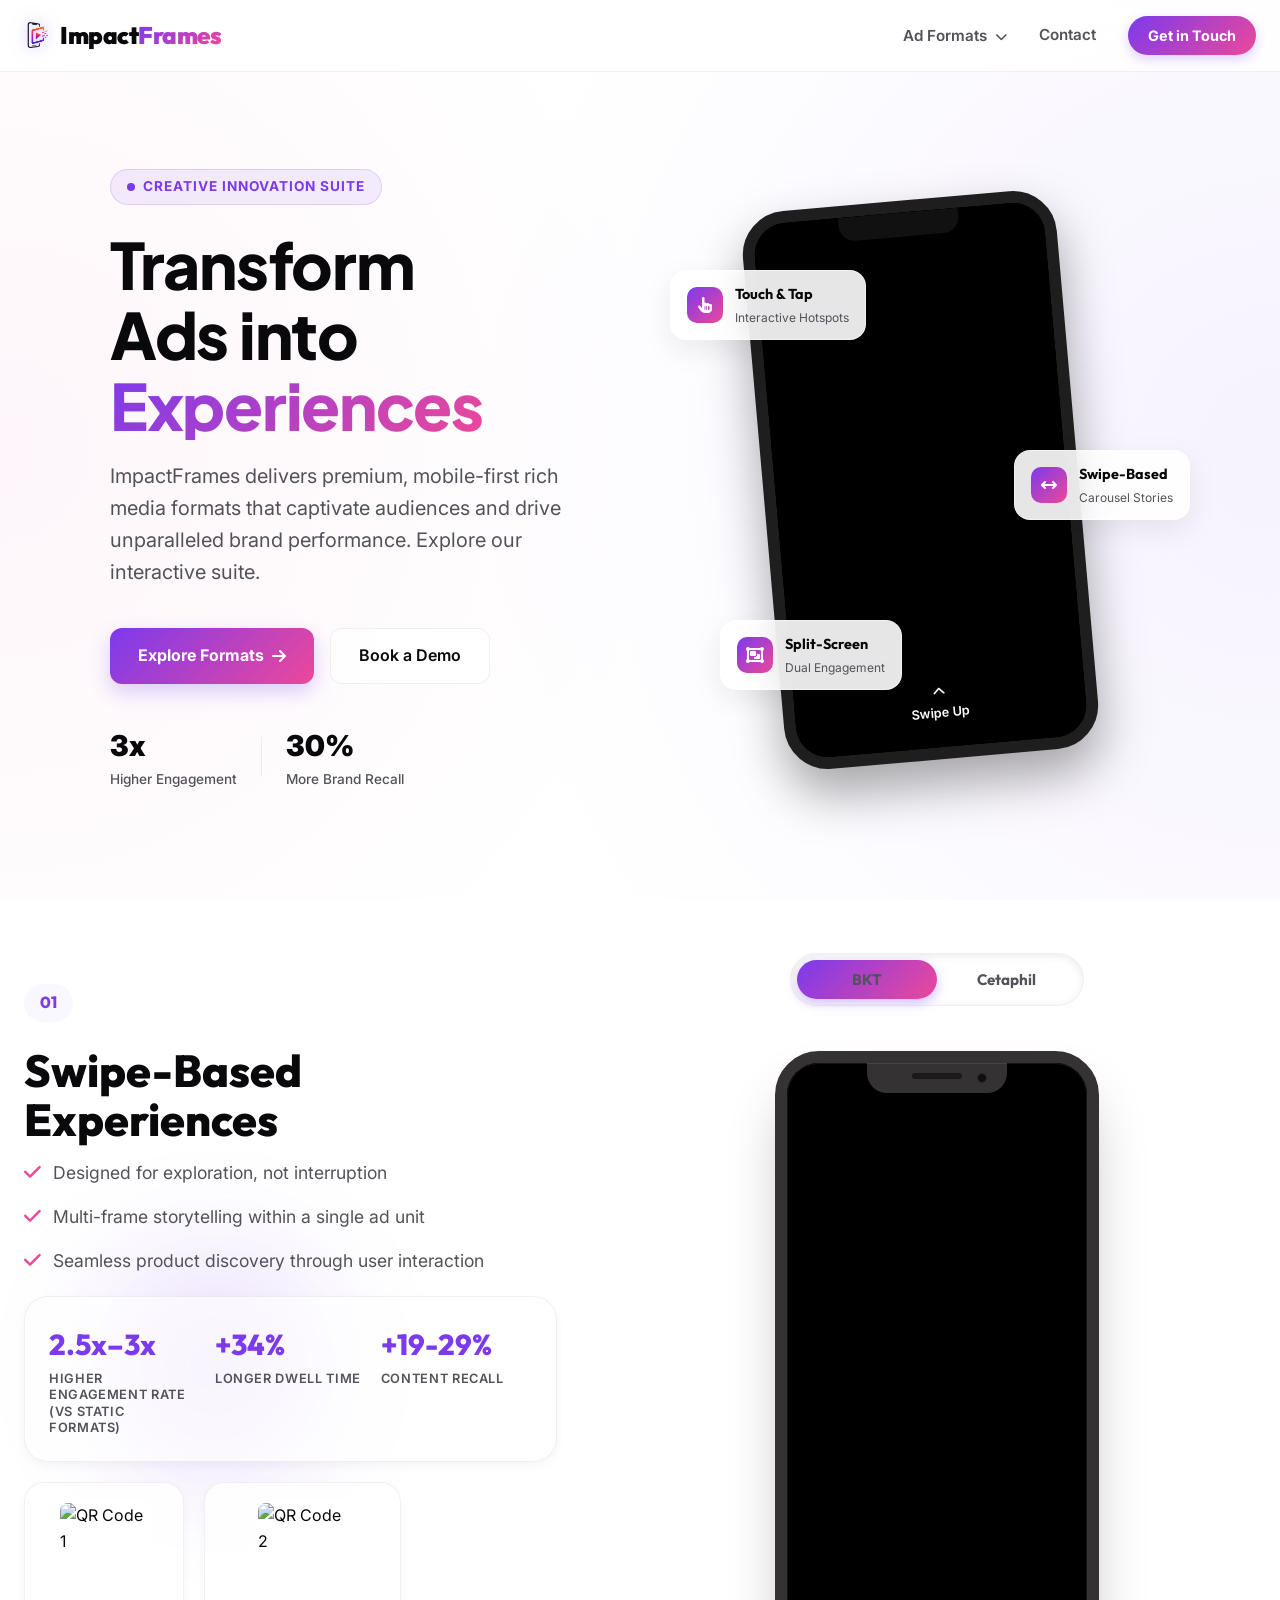
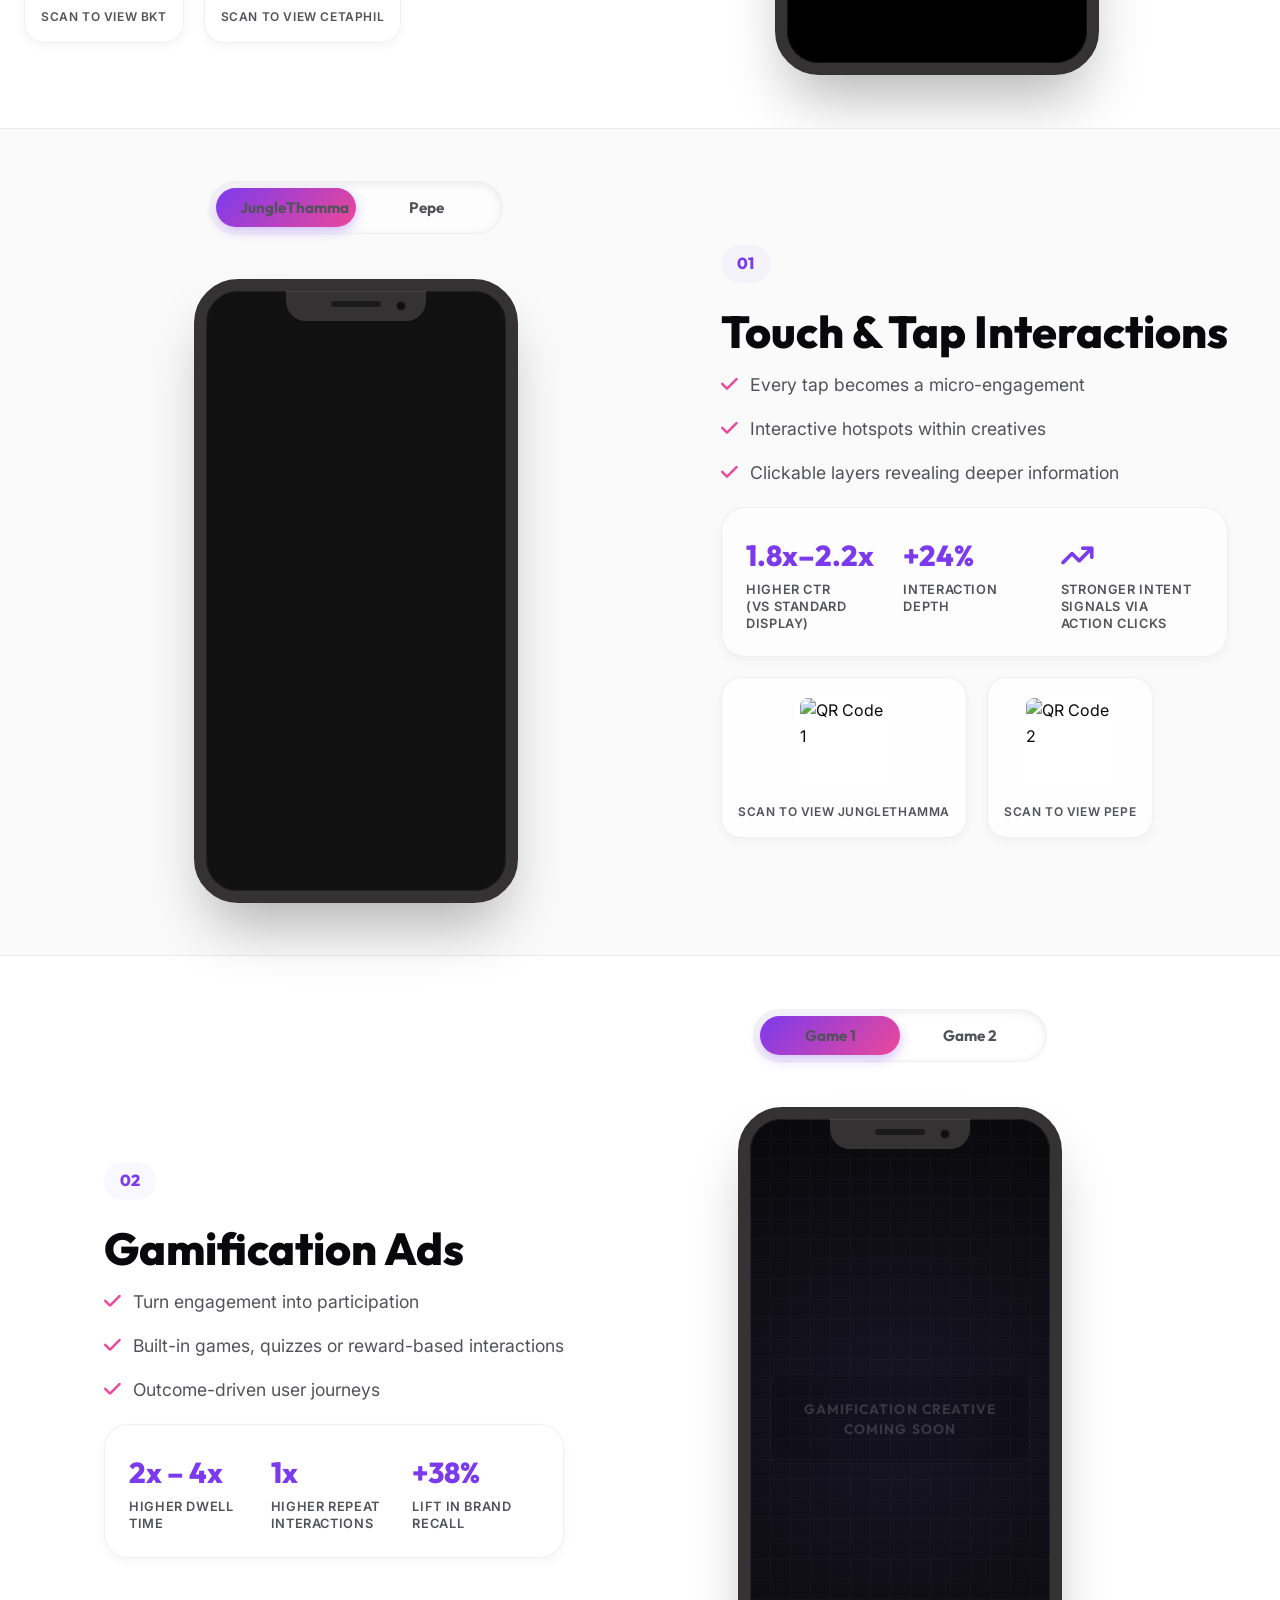
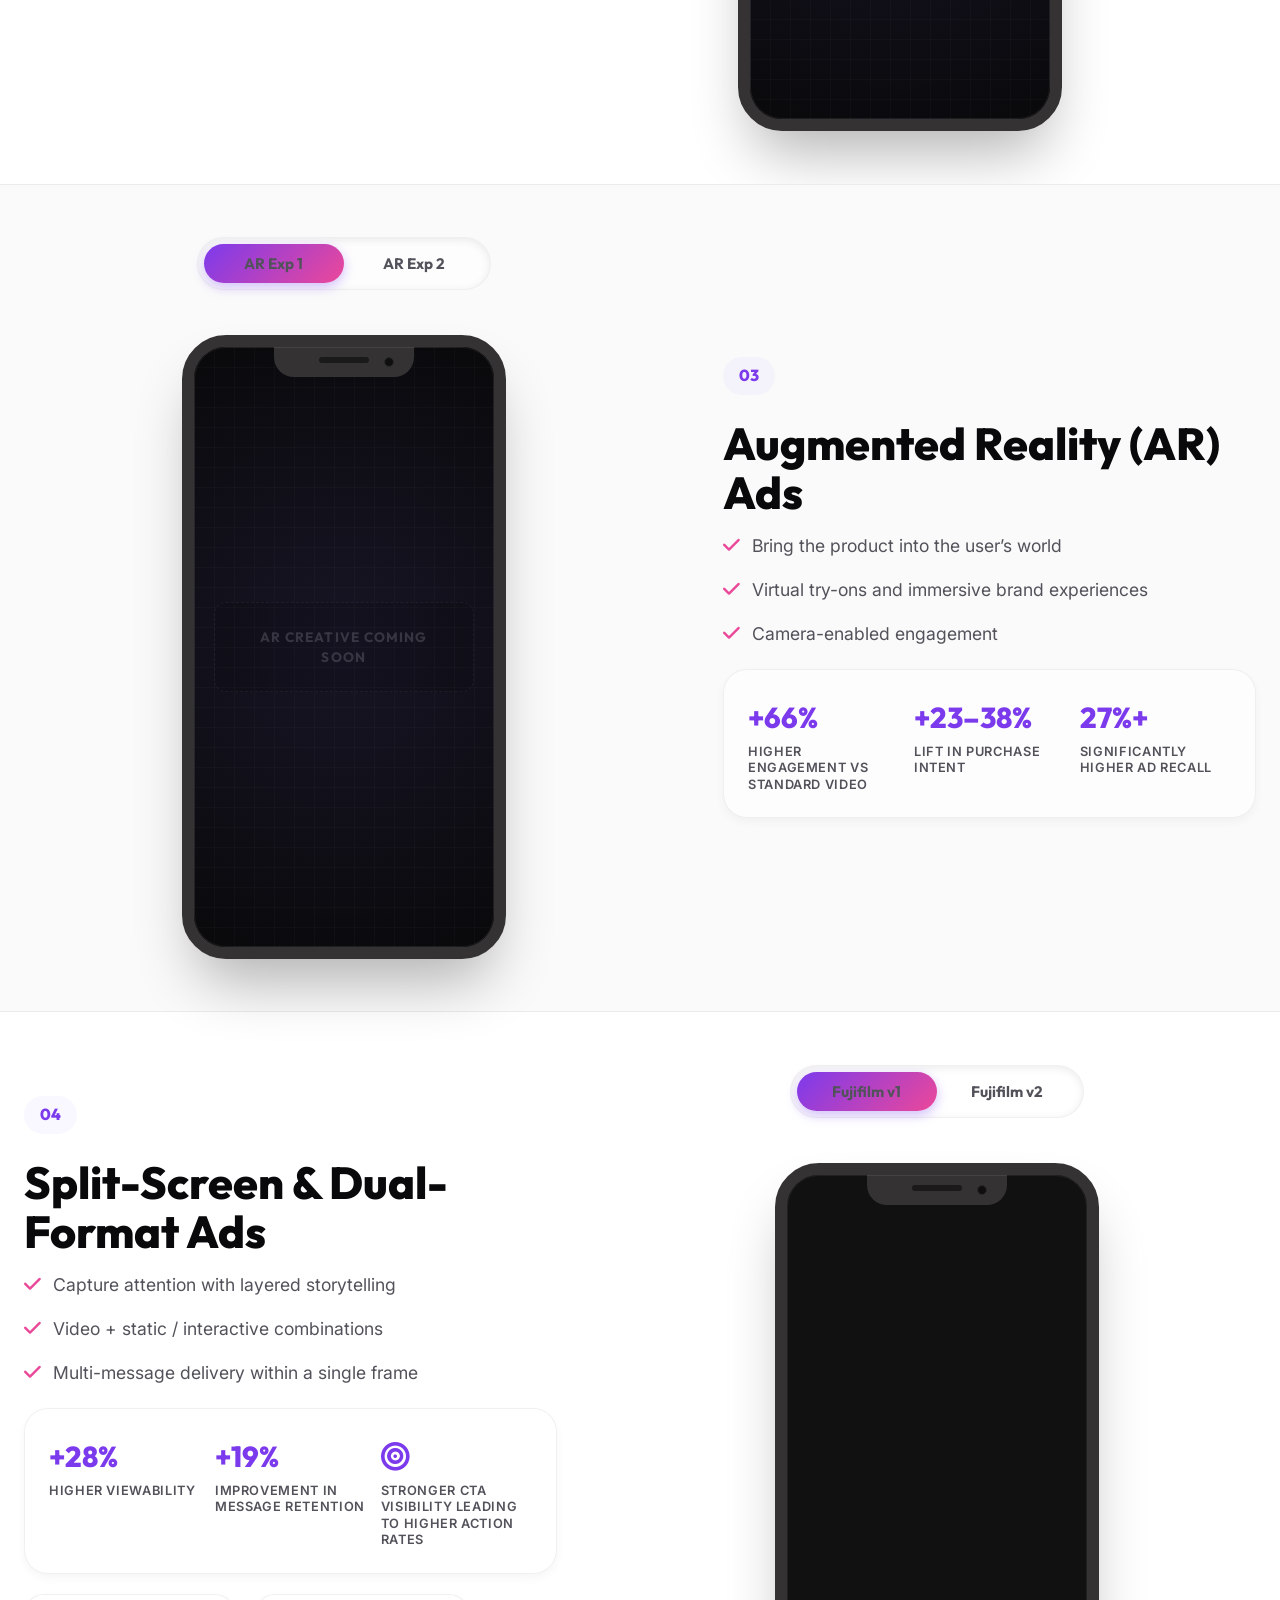
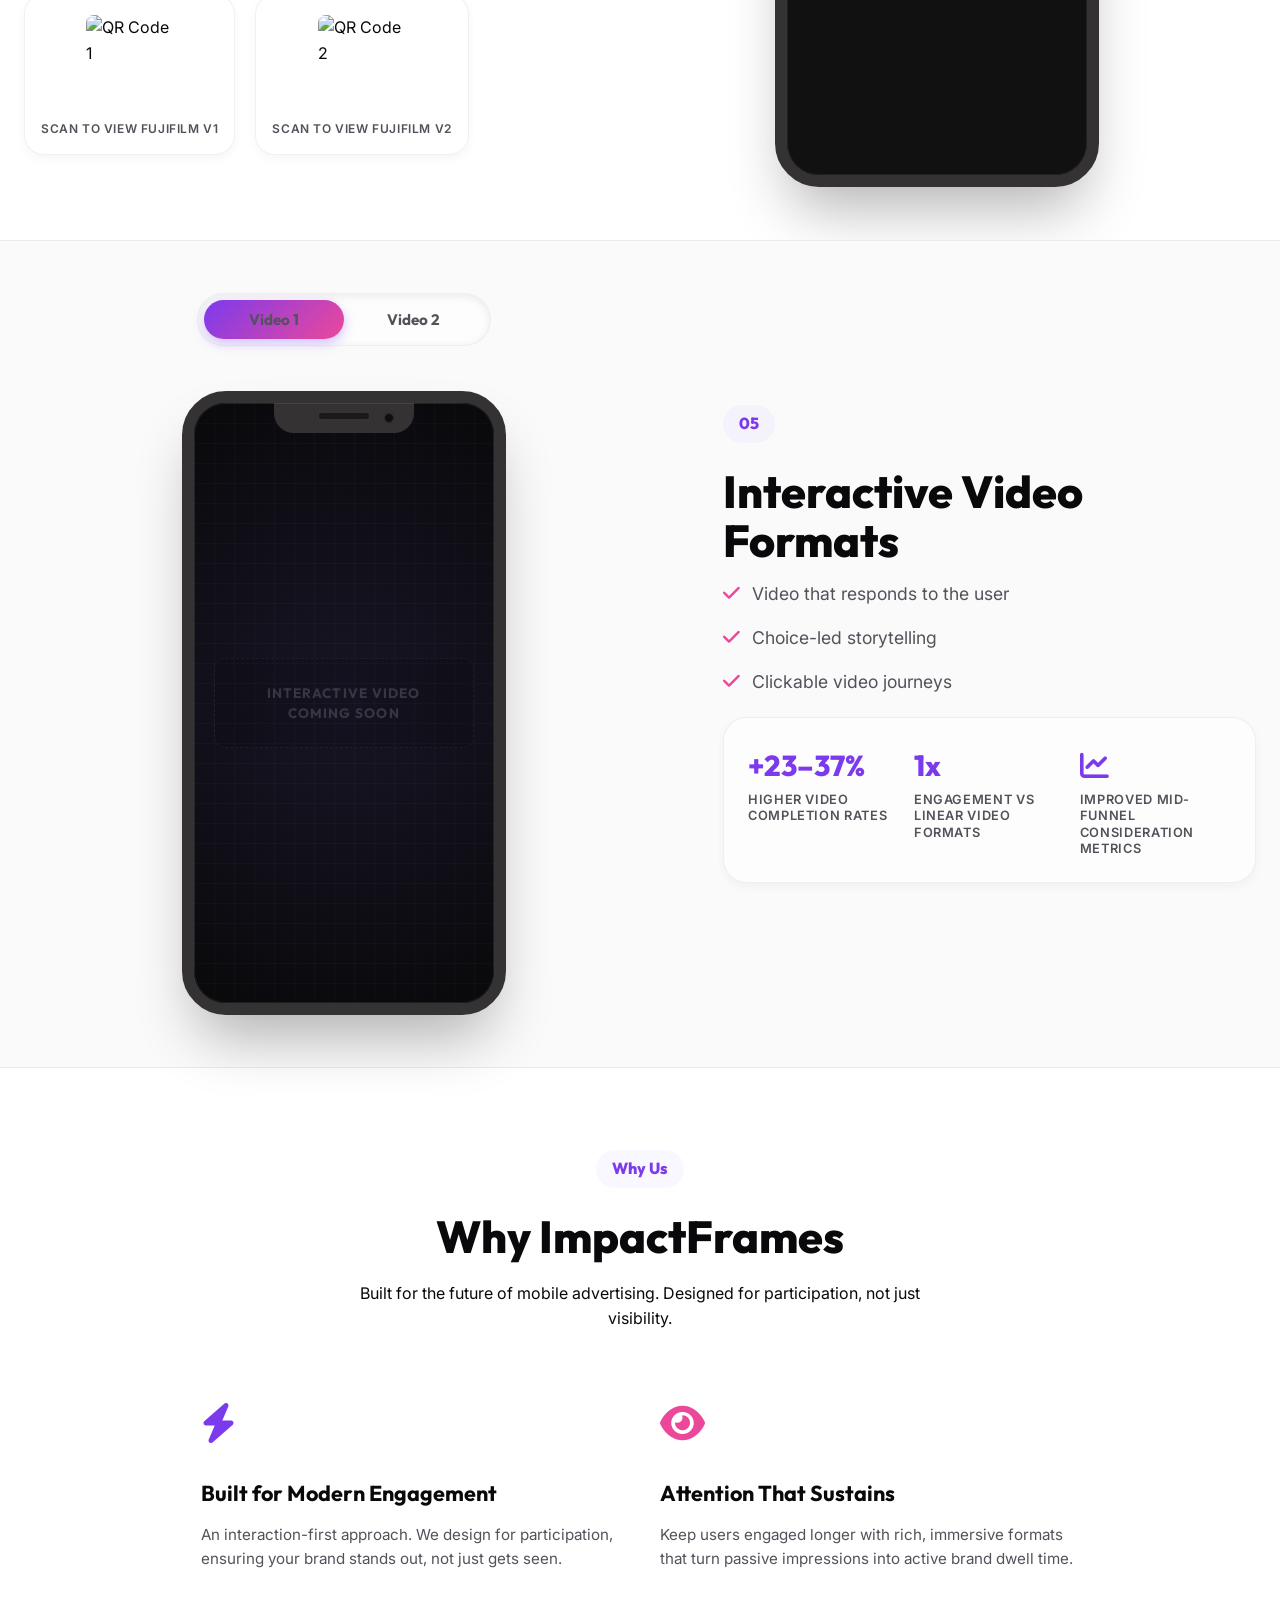
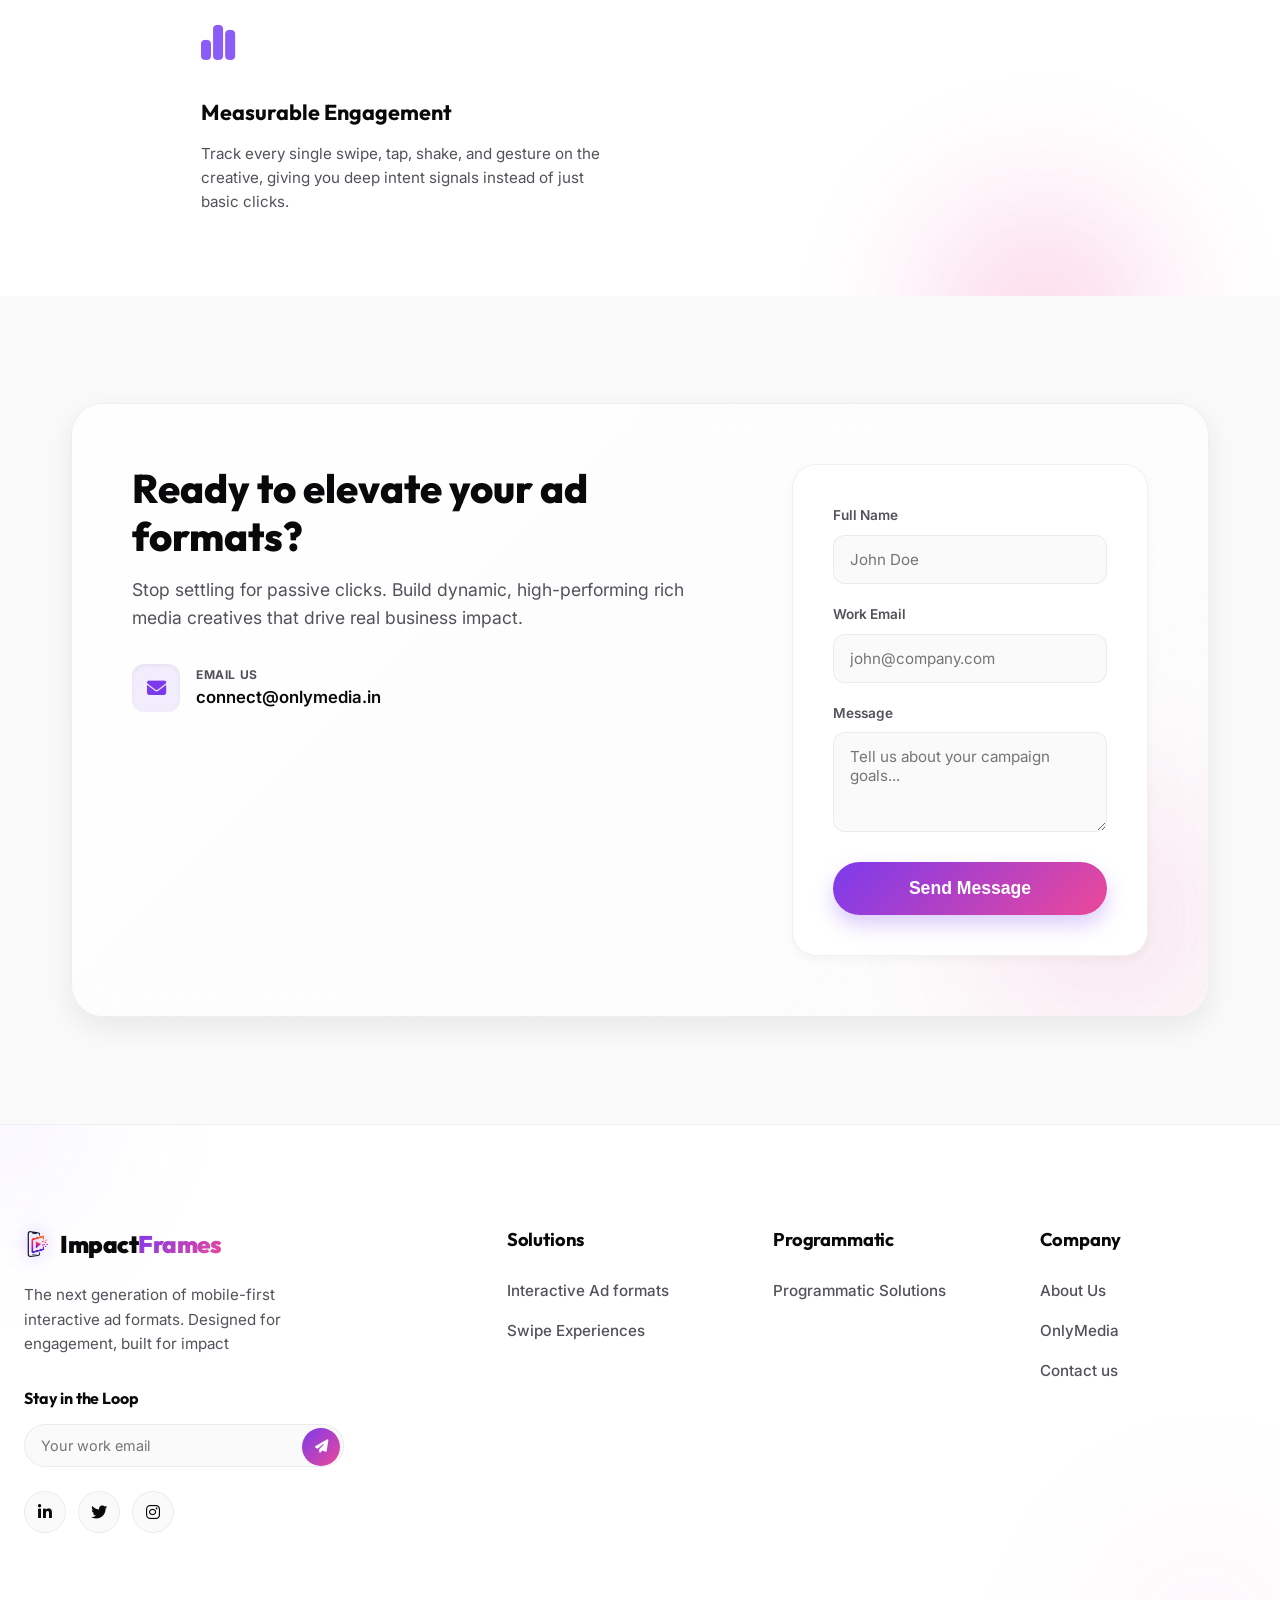
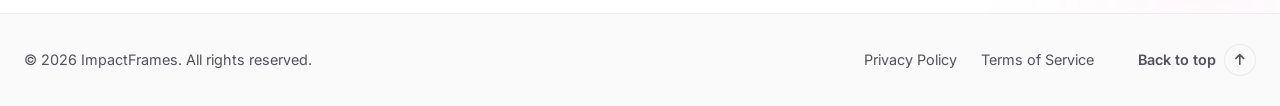
==== commit e3ac8743: "Update logo.png transparency, remove favicon, size down ambient section glows" ====
--- a/index.html
+++ b/index.html
@@ -10,7 +10,7 @@
     <link
         href="https://fonts.googleapis.com/css2?family=Inter:wght@300;400;600;800&family=Outfit:wght@400;700;900&family=Plus+Jakarta+Sans:wght@400;500;600;700;800&display=swap"
         rel="stylesheet">
-    <link rel="stylesheet" href="styles.css?v=20">
+    <link rel="stylesheet" href="styles.css?v=23">
     <!-- Font Awesome for Icons -->
     <link rel="stylesheet" href="https://cdnjs.cloudflare.com/ajax/libs/font-awesome/6.4.0/css/all.min.css">
     <!-- Alpine.js for interactive state -->
@@ -28,7 +28,9 @@
         <nav class="nav-bar" :class="mobileMenuOpen ? 'menu-open' : ''">
             <div class="container nav-content">
                 <a href="#" class="logo">
-                    <span class="logo-icon"><i class="fa-solid fa-mobile-screen-button"></i></span>
+                    <span class="logo-icon">
+                        <img src="logo.png" alt="ImpactFrames Logo" class="logo-img">
+                    </span>
                     <span class="logo-text">Impact<span class="logo-text-highlight">Frames</span></span>
                 </a>
 
@@ -40,7 +42,10 @@
                         <div class="dropdown-menu">
                             <a href="#swipe-based" class="dropdown-item">Swipe-Based</a>
                             <a href="#touch-tap" class="dropdown-item">Touch & Tap</a>
+                            <a href="#gamification" class="dropdown-item">Gamification</a>
+                            <a href="#ar-ads" class="dropdown-item">Augmented Reality</a>
                             <a href="#split-screen" class="dropdown-item">Split-Screen</a>
+                            <a href="#interactive-video" class="dropdown-item">Interactive Video</a>
                         </div>
                     </div>
                     <a href="#contact" class="nav-link">Contact</a>
@@ -67,7 +72,9 @@
             <div class="mobile-menu-header"
                 style="display: flex; justify-content: space-between; align-items: center; margin-bottom: 20px; padding-bottom: 10px; padding-top: 10px; border-bottom: 1px solid var(--glass-border);">
                 <a href="#" class="logo" @click="mobileMenuOpen = false">
-                    <span class="logo-icon"><i class="fa-solid fa-mobile-screen-button"></i></span>
+                    <span class="logo-icon">
+                        <img src="logo.png" alt="ImpactFrames Logo" class="logo-img">
+                    </span>
                     <span class="logo-text">Impact<span class="logo-text-highlight">Frames</span></span>
                 </a>
                 <button class="close-menu-btn" @click="mobileMenuOpen = false" aria-label="Close Menu">
@@ -87,10 +94,12 @@
                     <div class="mobile-dropdown-inner">
                         <a href="#swipe-based" class="mobile-sublink"
                             @click="mobileMenuOpen = false; open = false">Swipe-Based</a>
-                        <a href="#touch-tap" class="mobile-sublink"
-                            @click="mobileMenuOpen = false; open = false">Touch & Tap</a>
+                        <a href="#touch-tap" class="mobile-sublink" @click="mobileMenuOpen = false; open = false">Touch & Tap</a>
+                        <a href="#gamification" class="mobile-sublink" @click="mobileMenuOpen = false; open = false">Gamification</a>
+                        <a href="#ar-ads" class="mobile-sublink" @click="mobileMenuOpen = false; open = false">Augmented Reality</a>
                         <a href="#split-screen" class="mobile-sublink"
                             @click="mobileMenuOpen = false; open = false">Split-Screen</a>
+                        <a href="#interactive-video" class="mobile-sublink" @click="mobileMenuOpen = false; open = false">Interactive Video</a>
                     </div>
                 </div>
             </div>
@@ -127,8 +136,8 @@
                         </div>
                         <div class="stat-divider"></div>
                         <div class="stat-item">
-                            <span class="stat-value">60%</span>
-                            <span class="stat-label">More Conversions</span>
+                            <span class="stat-value">30%</span>
+                            <span class="stat-label">More Brand Recall</span>
                         </div>
                     </div>
                 </div>
@@ -162,18 +171,15 @@
                     <div class="hero-phone">
                         <div class="hero-phone-inner">
                             <div class="hero-phone-screen">
-                                <div class="hero-phone-notch"></div>
-                                <div class="hero-phone-header">
-                                    <div class="mock-avatar"></div>
-                                    <div class="mock-lines">
-                                        <div class="mock-line"></div>
-                                        <div class="mock-line short"></div>
+                                <div class="hero-phone-notch" style="background: #111;"></div>
+                                <div class="hero-phone-body" style="height: 100%;">
+                                    <div class="hero-video-slideshow">
+                                        <video class="hero-video-slide active" src="BKT.mp4" preload="auto" autoplay loop muted playsinline></video>
+                                        <video class="hero-video-slide" src="Cetaphil.mp4" preload="none" loop muted playsinline></video>
+                                        <video class="hero-video-slide" src="Pepe.mp4" preload="none" loop muted playsinline></video>
                                     </div>
                                 </div>
-                                <div class="hero-phone-body">
-                                    <iframe id="hero-ad-iframe" src="cloned_ads/fujifilm2.html" title="Interactive Ad Showcase" style="width: 100%; height: 100%; border: none; display: block; background: #fff;"></iframe>
-                                </div>
-                                <div class="swipe-indicator">
+                                <div class="swipe-indicator" style="z-index: 10; color: #fff; text-shadow: 0 2px 4px rgba(0,0,0,0.6);">
                                     <i class="fa-solid fa-chevron-up bounce-icon"></i>
                                     <span>Swipe Up</span>
                                 </div>
@@ -243,10 +249,14 @@
                             <div class="speaker"></div>
                             <div class="camera"></div>
 
-                            <iframe x-show="activeAd === 'ad1'" width="300" height="600" src="cloned_ads/bkt.html"
-                                title="BKT Ad"></iframe>
-                            <iframe x-show="activeAd === 'ad2'" style="display: none;" width="300" height="600"
-                                src="cloned_ads/cetaphil.html" title="Cetaphil Ad"></iframe>
+                            <!-- <iframe x-show="activeAd === 'ad1'" width="300" height="600" src="cloned_ads/bkt.html"
+                                title="BKT Ad"></iframe> -->
+                            <div x-show="activeAd === 'ad1'" class="bkt-video-container">
+                                <video x-init="$watch('activeAd', val => { if(val === 'ad1') $el.play(); else $el.pause(); })" src="BKT.mp4" preload="auto" autoplay loop muted playsinline></video>
+                            </div>
+                            <div x-show="activeAd === 'ad2'" class="cetaphil-video-container" style="display: none;">
+                                <video x-init="$watch('activeAd', val => { if(val === 'ad2') $el.play(); else $el.pause(); })" src="Cetaphil.mp4" preload="none" loop muted playsinline></video>
+                            </div>
                         </div>
                     </div>
                 </div>
@@ -309,20 +319,127 @@
                             <div class="speaker"></div>
                             <div class="camera"></div>
 
-                            <iframe x-show="activeAd === 'ad1'" width="300" height="600"
-                                src="cloned_ads/junglethamma.html" title="JungleThamma Ad"></iframe>
-                            <iframe x-show="activeAd === 'ad2'" style="display: none;" width="300" height="600"
-                                src="cloned_ads/pepe.html" title="Pepe Ad"></iframe>
+                            <template x-if="activeAd === 'ad1'">
+                                <iframe width="300" height="600"
+                                    src="cloned_ads/junglethamma.html" title="JungleThamma Ad"></iframe>
+                            </template>
+                            <div x-show="activeAd === 'ad2'" class="pepe-video-container" style="display: none;">
+                                <video x-init="$watch('activeAd', val => { if(val === 'ad2') $el.play(); else $el.pause(); })" src="Pepe.mp4" preload="none" loop muted playsinline></video>
+                            </div>
                         </div>
                     </div>
                 </div>
             </section>
 
-            <!-- Section 3: Split-Screen -->
+            <!-- Section 3: Gamification Ads -->
+            <section id="gamification" class="ad-section">
+                <div class="container ad-grid">
+                    <div class="ad-content" data-aos="fade-right">
+                        <div class="section-badge">03</div>
+                        <h2 class="section-title">Gamification Ads</h2>
+                        <ul class="feature-list">
+                            <li><i class="fa-solid fa-check"></i> Turn engagement into participation</li>
+                            <li><i class="fa-solid fa-check"></i> Built-in games, quizzes or reward-based interactions</li>
+                            <li><i class="fa-solid fa-check"></i> Outcome-driven user journeys</li>
+                        </ul>
+
+                        <div class="impact-metrics">
+                            <div class="metric">
+                                <span class="metric-value">3x – 5x</span>
+                                <span class="metric-label">Higher dwell time</span>
+                            </div>
+                            <div class="metric">
+                                <span class="metric-value">2x</span>
+                                <span class="metric-label">Higher repeat interactions</span>
+                            </div>
+                            <div class="metric">
+                                <span class="metric-value">+40%</span>
+                                <span class="metric-label">Lift in brand recall</span>
+                            </div>
+                        </div>
+                    </div>
+
+                    <div class="ad-preview" data-aos="fade-left" x-data="{ activeAd: 'ad1' }">
+                        <div class="toggle-wrapper">
+                            <div class="toggle-container">
+                                <div class="toggle-bg" :class="activeAd === 'ad2' ? 'slide-right' : 'slide-left'"></div>
+                                <button class="toggle-btn" :class="activeAd === 'ad1' ? 'active' : ''"
+                                    @click="activeAd = 'ad1'">Game 1</button>
+                                <button class="toggle-btn" :class="activeAd === 'ad2' ? 'active' : ''"
+                                    @click="activeAd = 'ad2'">Game 2</button>
+                            </div>
+                        </div>
+
+                        <div class="phone-mockup dark-phone">
+                            <div class="notch"></div>
+                            <div class="speaker"></div>
+                            <div class="camera"></div>
+
+                            <div class="blank-ad-screen">
+                                <span class="blank-ad-placeholder-text">Gamification Creative Coming Soon</span>
+                            </div>
+                        </div>
+                    </div>
+                </div>
+            </section>
+
+            <!-- Section 4: Augmented Reality (AR) Ads -->
+            <section id="ar-ads" class="ad-section alt-bg">
+                <div class="container ad-grid reverse">
+                    <div class="ad-content" data-aos="fade-left">
+                        <div class="section-badge">04</div>
+                        <h2 class="section-title">Augmented Reality (AR) Ads</h2>
+                        <ul class="feature-list">
+                            <li><i class="fa-solid fa-check"></i> Bring the product into the user’s world</li>
+                            <li><i class="fa-solid fa-check"></i> Virtual try-ons and immersive brand experiences</li>
+                            <li><i class="fa-solid fa-check"></i> Camera-enabled engagement</li>
+                        </ul>
+
+                        <div class="impact-metrics">
+                            <div class="metric">
+                                <span class="metric-value">+70%</span>
+                                <span class="metric-label">Higher engagement vs standard video</span>
+                            </div>
+                            <div class="metric">
+                                <span class="metric-value">+25–40%</span>
+                                <span class="metric-label">Lift in purchase intent</span>
+                            </div>
+                            <div class="metric">
+                                <span class="metric-value">30%+</span>
+                                <span class="metric-label">Significantly higher ad recall</span>
+                            </div>
+                        </div>
+                    </div>
+
+                    <div class="ad-preview" data-aos="fade-right" x-data="{ activeAd: 'ad1' }">
+                        <div class="toggle-wrapper">
+                            <div class="toggle-container">
+                                <div class="toggle-bg" :class="activeAd === 'ad2' ? 'slide-right' : 'slide-left'"></div>
+                                <button class="toggle-btn" :class="activeAd === 'ad1' ? 'active' : ''"
+                                    @click="activeAd = 'ad1'">AR Exp 1</button>
+                                <button class="toggle-btn" :class="activeAd === 'ad2' ? 'active' : ''"
+                                    @click="activeAd = 'ad2'">AR Exp 2</button>
+                            </div>
+                        </div>
+
+                        <div class="phone-mockup dark-phone">
+                            <div class="notch"></div>
+                            <div class="speaker"></div>
+                            <div class="camera"></div>
+
+                            <div class="blank-ad-screen">
+                                <span class="blank-ad-placeholder-text">AR Creative Coming Soon</span>
+                            </div>
+                        </div>
+                    </div>
+                </div>
+            </section>
+
+            <!-- Section 5: Split-Screen & Dual-Format Ads -->
             <section id="split-screen" class="ad-section">
                 <div class="container ad-grid">
                     <div class="ad-content" data-aos="fade-right">
-                        <div class="section-badge">03</div>
+                        <div class="section-badge">05</div>
                         <h2 class="section-title">Split-Screen & Dual-Format Ads</h2>
                         <ul class="feature-list">
                             <li><i class="fa-solid fa-check"></i> Capture attention with layered storytelling</li>
@@ -333,15 +450,15 @@
                         <div class="impact-metrics">
                             <div class="metric">
                                 <span class="metric-value">+30%</span>
-                                <span class="metric-label">Higher Viewability</span>
+                                <span class="metric-label">Higher viewability</span>
                             </div>
                             <div class="metric">
                                 <span class="metric-value">+20%</span>
-                                <span class="metric-label">Message Retention</span>
+                                <span class="metric-label">Improvement in message retention</span>
                             </div>
                             <div class="metric">
                                 <span class="metric-value"><i class="fa-solid fa-bullseye"></i></span>
-                                <span class="metric-label">Stronger CTA visibility for higher actions</span>
+                                <span class="metric-label">Stronger CTA visibility leading to higher action rates</span>
                             </div>
                         </div>
 
@@ -375,10 +492,95 @@
                             <div class="speaker"></div>
                             <div class="camera"></div>
 
-                            <iframe x-show="activeAd === 'ad1'" width="300" height="600" src="cloned_ads/fujifilm1.html"
-                                title="Fujifilm v1 Ad"></iframe>
-                            <iframe x-show="activeAd === 'ad2'" style="display: none;" width="300" height="600"
-                                src="cloned_ads/fujifilm2.html" title="Fujifilm v2 Ad"></iframe>
+                            <template x-if="activeAd === 'ad1'">
+                                <iframe width="300" height="600" src="cloned_ads/fujifilm1.html"
+                                    title="Fujifilm v1 Ad"></iframe>
+                            </template>
+                            <template x-if="activeAd === 'ad2'">
+                                <iframe width="300" height="600" src="cloned_ads/fujifilm2.html"
+                                    title="Fujifilm v2 Ad"></iframe>
+                            </template>
+                        </div>
+                    </div>
+                </div>
+            </section>
+
+            <!-- Section 6: Interactive Video Formats -->
+            <section id="interactive-video" class="ad-section alt-bg">
+                <div class="container ad-grid reverse">
+                    <div class="ad-content" data-aos="fade-left">
+                        <div class="section-badge">06</div>
+                        <h2 class="section-title">Interactive Video Formats</h2>
+                        <ul class="feature-list">
+                            <li><i class="fa-solid fa-check"></i> Video that responds to the user</li>
+                            <li><i class="fa-solid fa-check"></i> Choice-led storytelling</li>
+                            <li><i class="fa-solid fa-check"></i> Clickable video journeys</li>
+                        </ul>
+
+                        <div class="impact-metrics">
+                            <div class="metric">
+                                <span class="metric-value">+25–40%</span>
+                                <span class="metric-label">Higher video completion rates</span>
+                            </div>
+                            <div class="metric">
+                                <span class="metric-value">2x</span>
+                                <span class="metric-label">Engagement vs linear video formats</span>
+                            </div>
+                            <div class="metric">
+                                <span class="metric-value"><i class="fa-solid fa-chart-line"></i></span>
+                                <span class="metric-label">Improved mid-funnel consideration metrics</span>
+                            </div>
+                        </div>
+                    </div>
+
+                    <div class="ad-preview" data-aos="fade-right" x-data="{ activeAd: 'ad1' }">
+                        <div class="toggle-wrapper">
+                            <div class="toggle-container">
+                                <div class="toggle-bg" :class="activeAd === 'ad2' ? 'slide-right' : 'slide-left'"></div>
+                                <button class="toggle-btn" :class="activeAd === 'ad1' ? 'active' : ''"
+                                    @click="activeAd = 'ad1'">Video 1</button>
+                                <button class="toggle-btn" :class="activeAd === 'ad2' ? 'active' : ''"
+                                    @click="activeAd = 'ad2'">Video 2</button>
+                            </div>
+                        </div>
+
+                        <div class="phone-mockup dark-phone">
+                            <div class="notch"></div>
+                            <div class="speaker"></div>
+                            <div class="camera"></div>
+
+                            <div class="blank-ad-screen">
+                                <span class="blank-ad-placeholder-text">Interactive Video Coming Soon</span>
+                            </div>
+                        </div>
+                    </div>
+                </div>
+            </section>
+
+            <!-- Why ImpactFrames Section -->
+            <section id="why-us" class="ad-section">
+                <div class="container">
+                    <div class="section-header" style="text-align: center; margin-bottom: 60px;" data-aos="fade-up">
+                        <div class="section-badge">Why Us</div>
+                        <h2 class="section-title" style="margin-bottom: 20px;">Why ImpactFrames</h2>
+                        <p class="section-subtitle" style="margin: 0 auto; max-width: 600px;">Built for the future of mobile advertising. Designed for participation, not just visibility.</p>
+                    </div>
+                    
+                    <div class="why-grid" style="display: grid; grid-template-columns: repeat(auto-fit, minmax(300px, 1fr)); gap: 40px;">
+                        <div class="why-card intro-panel" data-aos="fade-up" data-aos-delay="100">
+                            <div class="why-icon" style="font-size: 2.5rem; color: var(--accent-primary); margin-bottom: 20px;"><i class="fa-solid fa-bolt"></i></div>
+                            <h3 style="font-size: 1.35rem; margin-bottom: 12px;">Built for Modern Engagement</h3>
+                            <p style="color: var(--text-muted); font-size: 0.95rem; line-height: 1.6;">An interaction-first approach. We design for participation, ensuring your brand stands out, not just gets seen.</p>
+                        </div>
+                        <div class="why-card intro-panel" data-aos="fade-up" data-aos-delay="200">
+                            <div class="why-icon" style="font-size: 2.5rem; color: var(--accent-secondary); margin-bottom: 20px;"><i class="fa-solid fa-eye"></i></div>
+                            <h3 style="font-size: 1.35rem; margin-bottom: 12px;">Attention That Sustains</h3>
+                            <p style="color: var(--text-muted); font-size: 0.95rem; line-height: 1.6;">Keep users engaged longer with rich, immersive formats that turn passive impressions into active brand dwell time.</p>
+                        </div>
+                        <div class="why-card intro-panel" data-aos="fade-up" data-aos-delay="300">
+                            <div class="why-icon" style="font-size: 2.5rem; color: var(--accent-glow); margin-bottom: 20px;"><i class="fa-solid fa-chart-simple"></i></div>
+                            <h3 style="font-size: 1.35rem; margin-bottom: 12px;">Measurable Engagement</h3>
+                            <p style="color: var(--text-muted); font-size: 0.95rem; line-height: 1.6;">Track every single swipe, tap, shake, and gesture on the creative, giving you deep intent signals instead of just basic clicks.</p>
                         </div>
                     </div>
                 </div>
@@ -394,27 +596,13 @@
                         real business impact.</p>
 
                     <div class="contact-details">
-                        <a href="mailto:hello@impactframes.in" class="contact-item">
+                        <a href="mailto:connect@onlymedia.in" class="contact-item">
                             <div class="icon-box"><i class="fa-solid fa-envelope"></i></div>
                             <div class="contact-info">
                                 <span class="contact-label">Email Us</span>
-                                <span class="contact-value">hello@impactframes.in</span>
+                                <span class="contact-value">connect@onlymedia.in</span>
                             </div>
                         </a>
-                        <a href="#" class="contact-item">
-                            <div class="icon-box"><i class="fa-solid fa-phone"></i></div>
-                            <div class="contact-info">
-                                <span class="contact-label">Call Us</span>
-                                <span class="contact-value">+91 98765 43210</span>
-                            </div>
-                        </a>
-                        <div class="contact-item">
-                            <div class="icon-box"><i class="fa-solid fa-location-dot"></i></div>
-                            <div class="contact-info">
-                                <span class="contact-label">Visit Us</span>
-                                <span class="contact-value">Mumbai, India</span>
-                            </div>
-                        </div>
                     </div>
                 </div>
 
@@ -446,66 +634,75 @@
         <footer class="site-footer">
             <div class="footer-glow-1"></div>
             <div class="footer-glow-2"></div>
-            
+
             <div class="container footer-grid">
-                <div class="footer-brand" data-aos="fade-up">
+                <div class="footer-brand">
                     <a href="#" class="logo">
-                        <span class="logo-icon"><i class="fa-solid fa-mobile-screen-button"></i></span>
+                        <span class="logo-icon">
+                            <img src="logo.png" alt="ImpactFrames Logo" class="logo-img">
+                        </span>
                         <span class="logo-text">Impact<span class="logo-text-highlight">Frames</span></span>
                     </a>
-                    <p class="footer-desc">The next generation of mobile-first interactive ad formats. Designed for engagement, built for performance.</p>
+                    <p class="footer-desc">The next generation of mobile-first interactive ad formats. Designed for
+                        engagement, built for impact</p>
                     <div class="footer-newsletter">
                         <h4>Stay in the Loop</h4>
-                        <form class="newsletter-form" onsubmit="event.preventDefault(); alert('Subscribed successfully!');">
+                        <form class="newsletter-form"
+                            onsubmit="event.preventDefault(); alert('Subscribed successfully!');">
                             <input type="email" placeholder="Your work email" required>
-                            <button type="submit" aria-label="Subscribe"><i class="fa-solid fa-paper-plane"></i></button>
+                            <button type="submit" aria-label="Subscribe"><i
+                                    class="fa-solid fa-paper-plane"></i></button>
                         </form>
                     </div>
-                </div>
-
-                <div class="footer-links-group" data-aos="fade-up" data-aos-delay="100">
+                    <div class="social-icons" style="margin-top: 24px; margin-bottom: 0;">
+                        <a href="#" aria-label="LinkedIn"><i class="fa-brands fa-linkedin-in"></i></a>
+                        <a href="#" aria-label="Twitter"><i class="fa-brands fa-twitter"></i></a>
+                        <a href="#" aria-label="Instagram"><i class="fa-brands fa-instagram"></i></a>
+                    </div>
+                </div>
+
+                <div class="footer-links-group">
                     <div class="footer-links">
                         <h3>Solutions</h3>
                         <ul>
+                            <li><a href="#formats"><span>Interactive Ad formats</span></a></li>
                             <li><a href="#swipe-based"><span>Swipe Experiences</span></a></li>
-                            <li><a href="#touch-tap"><span>Touch & Tap Ads</span></a></li>
-                            <li><a href="#split-screen"><span>Split-Screen Formats</span></a></li>
-                        </ul>
-                    </div>
-                </div>
-
-                <div class="footer-links-group" data-aos="fade-up" data-aos-delay="200">
+                        </ul>
+                    </div>
+                </div>
+
+                <div class="footer-links-group">
+                    <div class="footer-links">
+                        <h3>Programmatic</h3>
+                        <ul>
+                            <li><a href="#"><span>Programmatic Solutions</span></a></li>
+                        </ul>
+                    </div>
+                </div>
+
+                <div class="footer-links-group">
                     <div class="footer-links">
                         <h3>Company</h3>
                         <ul>
                             <li><a href="#"><span>About Us</span></a></li>
-                            <li><a href="#"><span>Case Studies</span></a></li>
-                            <li><a href="#contact"><span>Contact Us</span></a></li>
-                        </ul>
-                    </div>
-                </div>
-
-                <div class="footer-social-section" data-aos="fade-up" data-aos-delay="300">
-                    <h3>Connect</h3>
-                    <p class="social-desc">Follow our updates on creative innovations and campaigns.</p>
-                    <div class="social-icons">
-                        <a href="#" aria-label="LinkedIn"><i class="fa-brands fa-linkedin-in"></i></a>
-                        <a href="#" aria-label="Twitter"><i class="fa-brands fa-twitter"></i></a>
-                        <a href="#" aria-label="Instagram"><i class="fa-brands fa-instagram"></i></a>
-                    </div>
-                    <a href="#" class="back-to-top-btn" aria-label="Back to Top">
-                        <span>Back to top</span>
-                        <i class="fa-solid fa-arrow-up"></i>
-                    </a>
+                            <li><a href="https://onlymedia.in" target="_blank"><span>OnlyMedia</span></a></li>
+                            <li><a href="#contact"><span>Contact us</span></a></li>
+                        </ul>
+                    </div>
                 </div>
             </div>
 
             <div class="footer-bottom">
                 <div class="container bottom-content">
                     <p>&copy; 2026 ImpactFrames. All rights reserved.</p>
-                    <div class="legal-links">
+                    <div class="legal-links" style="display: flex; align-items: center; gap: 24px;">
                         <a href="#">Privacy Policy</a>
                         <a href="#">Terms of Service</a>
+                        <a href="#" class="back-to-top-btn" aria-label="Back to Top"
+                            style="margin-top: 0; margin-left: 20px;">
+                            <span>Back to top</span>
+                            <i class="fa-solid fa-arrow-up"></i>
+                        </a>
                     </div>
                 </div>
             </div>
--- a/styles.css
+++ b/styles.css
@@ -1,12 +1,20 @@
 :root {
-    --bg-main: #FFFFFF; /* Pure white */
-    --bg-alt: #FAFAFA;  /* Light zinc grey */
-    --bg-alt-2: rgba(139, 92, 246, 0.05); /* Subtle violet tint */
-    --text-main: #09090B; /* Dark almost black */
-    --text-muted: #52525B; /* Zinc-500 */
-    --accent-primary: #7C3AED; /* Violet */
-    --accent-secondary: #EC4899; /* Pink / Coral */
-    --accent-glow: #8B5CF6; /* Luminous Violet */
+    --bg-main: #FFFFFF;
+    /* Pure white */
+    --bg-alt: #FAFAFA;
+    /* Light zinc grey */
+    --bg-alt-2: rgba(139, 92, 246, 0.05);
+    /* Subtle violet tint */
+    --text-main: #09090B;
+    /* Dark almost black */
+    --text-muted: #52525B;
+    /* Zinc-500 */
+    --accent-primary: #7C3AED;
+    /* Violet */
+    --accent-secondary: #EC4899;
+    /* Pink / Coral */
+    --accent-glow: #8B5CF6;
+    /* Luminous Violet */
     --glass-bg: rgba(255, 255, 255, 0.85);
     --glass-border: rgba(0, 0, 0, 0.06);
     --card-radius: 24px;
@@ -21,7 +29,8 @@
     box-sizing: border-box;
 }
 
-html, body {
+html,
+body {
     font-family: 'Inter', sans-serif;
     background-color: var(--bg-main);
     color: var(--text-main);
@@ -94,6 +103,22 @@
     color: var(--accent-primary);
     filter: drop-shadow(0 0 8px rgba(139, 92, 246, 0.6));
     animation: pulseIcon 3s infinite alternate ease-in-out;
+    display: flex;
+    align-items: center;
+    justify-content: center;
+}
+
+.logo-icon svg {
+    width: 24px;
+    height: 24px;
+    display: block;
+}
+
+.logo-icon img.logo-img {
+    width: 26px;
+    height: 26px;
+    display: block;
+    object-fit: contain;
 }
 
 @keyframes pulseIcon {
@@ -101,6 +126,7 @@
         transform: scale(1);
         filter: drop-shadow(0 0 8px rgba(139, 92, 246, 0.6));
     }
+
     to {
         transform: scale(1.1) rotate(5deg);
         filter: drop-shadow(0 0 16px rgba(236, 72, 153, 0.8));
@@ -145,7 +171,7 @@
     border-radius: 16px;
     padding: 12px 0;
     min-width: 180px;
-    box-shadow: 0 20px 40px rgba(0,0,0,0.08);
+    box-shadow: 0 20px 40px rgba(0, 0, 0, 0.08);
     display: flex;
     flex-direction: column;
     margin-top: 20px;
@@ -224,7 +250,7 @@
     position: relative;
     z-index: 10000;
     backdrop-filter: blur(10px);
-    box-shadow: 0 4px 10px rgba(0,0,0,0.05);
+    box-shadow: 0 4px 10px rgba(0, 0, 0, 0.05);
     transition: all 0.3s ease;
 }
 
@@ -254,9 +280,17 @@
     transition: .25s ease-in-out;
 }
 
-.hamburger-icon span:nth-child(1) { top: 0px; }
-.hamburger-icon span:nth-child(2) { top: 6px; }
-.hamburger-icon span:nth-child(3) { top: 12px; }
+.hamburger-icon span:nth-child(1) {
+    top: 0px;
+}
+
+.hamburger-icon span:nth-child(2) {
+    top: 6px;
+}
+
+.hamburger-icon span:nth-child(3) {
+    top: 12px;
+}
 
 .hamburger-icon.open span:nth-child(1) {
     top: 6px;
@@ -278,37 +312,38 @@
 }
 
 /* Background Shapes for Interactive Mouse Trails */
-.bg-shape-1, .bg-shape-2 {
+.bg-shape-1,
+.bg-shape-2 {
     position: absolute;
     border-radius: 50%;
-    filter: blur(140px);
+    filter: blur(60px);
     z-index: 0;
     pointer-events: none;
-    opacity: 0.45;
+    opacity: 0.28;
     will-change: transform;
 }
 
 .bg-shape-1 {
     background: radial-gradient(circle, var(--accent-primary) 0%, rgba(139, 92, 246, 0) 70%);
-    width: 500px;
-    height: 500px;
+    width: 300px;
+    height: 300px;
     top: 15%;
     left: 5%;
 }
 
 .bg-shape-2 {
     background: radial-gradient(circle, var(--accent-secondary) 0%, rgba(236, 72, 153, 0) 70%);
-    width: 600px;
-    height: 600px;
+    width: 350px;
+    height: 350px;
     bottom: 15%;
     right: 5%;
 }
 
 /* Premium Hero Section Redesign */
 .hero-section {
-    padding: 160px 0 100px;
+    padding: 140px 0 80px;
     background: radial-gradient(circle at right center, rgba(139, 92, 246, 0.08) 0%, rgba(255, 255, 255, 0) 60%),
-                radial-gradient(circle at left center, rgba(236, 72, 153, 0.05) 0%, rgba(255, 255, 255, 0) 50%);
+        radial-gradient(circle at left center, rgba(236, 72, 153, 0.05) 0%, rgba(255, 255, 255, 0) 50%);
     position: relative;
     overflow: hidden;
 }
@@ -340,9 +375,17 @@
 }
 
 @keyframes pulse {
-    0% { box-shadow: 0 0 0 0 rgba(139, 92, 246, 0.4); }
-    70% { box-shadow: 0 0 0 10px rgba(139, 92, 246, 0); }
-    100% { box-shadow: 0 0 0 0 rgba(139, 92, 246, 0); }
+    0% {
+        box-shadow: 0 0 0 0 rgba(139, 92, 246, 0.4);
+    }
+
+    70% {
+        box-shadow: 0 0 0 10px rgba(139, 92, 246, 0);
+    }
+
+    100% {
+        box-shadow: 0 0 0 0 rgba(139, 92, 246, 0);
+    }
 }
 
 .badge-text {
@@ -463,9 +506,9 @@
 
 .visual-glow {
     position: absolute;
-    width: 400px;
-    height: 400px;
-    background: radial-gradient(circle, rgba(139, 92, 246, 0.2) 0%, rgba(255, 255, 255, 0) 70%);
+    width: 260px;
+    height: 260px;
+    background: radial-gradient(circle, rgba(139, 92, 246, 0.12) 0%, rgba(255, 255, 255, 0) 70%);
     border-radius: 50%;
     filter: blur(40px);
     z-index: 0;
@@ -473,8 +516,15 @@
 }
 
 @keyframes pulseGlow {
-    0% { transform: scale(0.8); opacity: 0.5; }
-    100% { transform: scale(1.2); opacity: 0.8; }
+    0% {
+        transform: scale(0.8);
+        opacity: 0.5;
+    }
+
+    100% {
+        transform: scale(1.2);
+        opacity: 0.8;
+    }
 }
 
 .floating-cards {
@@ -499,9 +549,23 @@
     animation: float 6s infinite ease-in-out;
 }
 
-.card-1 { top: 15%; left: 0; animation-delay: 0s; }
-.card-2 { top: 45%; right: -20px; animation-delay: -2s; }
-.card-3 { bottom: 15%; left: 10%; animation-delay: -4s; }
+.card-1 {
+    top: 15%;
+    left: 0;
+    animation-delay: 0s;
+}
+
+.card-2 {
+    top: 45%;
+    right: -20px;
+    animation-delay: -2s;
+}
+
+.card-3 {
+    bottom: 15%;
+    left: 10%;
+    animation-delay: -4s;
+}
 
 .card-icon {
     width: 36px;
@@ -528,16 +592,17 @@
 }
 
 .hero-phone {
-    width: 280px;
     height: 560px;
-    background: #fff;
-    border-radius: 40px;
-    padding: 10px;
-    box-shadow: 0 25px 50px rgba(0, 0, 0, 0.15), 0 0 0 1px var(--glass-border);
+    aspect-ratio: 9 / 16;
+    background: #000;
+    border: 12px solid #1e1e1e;
+    border-radius: 44px;
+    box-shadow: 0 25px 50px rgba(0, 0, 0, 0.35), 0 0 0 1px rgba(255, 255, 255, 0.1) inset;
     position: relative;
     z-index: 1;
     transform: rotate(-5deg);
     transition: transform 0.5s cubic-bezier(0.2, 0.8, 0.2, 1);
+    box-sizing: border-box;
 }
 
 .hero-phone:hover {
@@ -547,11 +612,18 @@
 .hero-phone-inner {
     width: 100%;
     height: 100%;
-    background: #f8fafc;
+    background: #000;
     border-radius: 32px;
     overflow: hidden;
     position: relative;
-    border: 1px solid var(--glass-border);
+}
+
+.hero-phone-screen {
+    width: 100%;
+    height: 100%;
+    position: relative;
+    display: flex;
+    flex-direction: column;
 }
 
 .hero-phone-notch {
@@ -603,12 +675,38 @@
 }
 
 .hero-phone-body {
-    height: calc(100% - 60px);
+    height: 100%;
     display: flex;
     align-items: center;
     justify-content: center;
     flex-direction: column;
-    background: linear-gradient(135deg, rgba(139, 92, 246, 0.1), rgba(236, 72, 153, 0.1));
+    background: #000;
+}
+
+/* Hero Video Slideshow Styles */
+.hero-video-slideshow {
+    position: relative;
+    width: 100%;
+    height: 100%;
+    background: #000;
+    overflow: hidden;
+}
+
+.hero-video-slide {
+    position: absolute;
+    top: 0;
+    left: 0;
+    width: 100%;
+    height: 100%;
+    object-fit: cover;
+    opacity: 0;
+    transition: opacity 0.8s ease-in-out;
+    z-index: 1;
+}
+
+.hero-video-slide.active {
+    opacity: 1;
+    z-index: 2;
 }
 
 .mock-ad-placeholder {
@@ -626,9 +724,17 @@
 }
 
 @keyframes scalePulse {
-    0% { transform: scale(1); }
-    50% { transform: scale(1.1); }
-    100% { transform: scale(1); }
+    0% {
+        transform: scale(1);
+    }
+
+    50% {
+        transform: scale(1.1);
+    }
+
+    100% {
+        transform: scale(1);
+    }
 }
 
 .swipe-indicator {
@@ -651,8 +757,15 @@
 }
 
 @keyframes bounce {
-    0%, 100% { transform: translateY(0); }
-    50% { transform: translateY(-8px); }
+
+    0%,
+    100% {
+        transform: translateY(0);
+    }
+
+    50% {
+        transform: translateY(-8px);
+    }
 }
 
 /* Responsive Hero */
@@ -662,24 +775,25 @@
         text-align: center;
         gap: 40px;
     }
-    
+
     .hero-badge {
         margin-left: auto;
         margin-right: auto;
     }
-    
+
     .hero-subtitle {
         margin: 0 auto 40px;
     }
-    
-    .hero-cta-group, .hero-stats {
+
+    .hero-cta-group,
+    .hero-stats {
         justify-content: center;
     }
-    
+
     .hero-visual {
         height: 500px;
     }
-    
+
     .hero-phone {
         transform: rotate(0);
     }
@@ -689,24 +803,30 @@
     .hero-section {
         padding: 120px 0 60px;
     }
-    
+
     .float-card {
         display: none;
     }
-    
+
     .hero-visual {
         height: 400px;
     }
-    
+
     .hero-phone {
-        width: 240px;
-        height: 480px;
+        height: 400px;
+        aspect-ratio: 9 / 16;
+        border-width: 8px;
+        border-radius: 32px;
+    }
+
+    .hero-phone-inner {
+        border-radius: 24px;
     }
 }
 
 /* Sections */
 .ad-section {
-    padding: 100px 0;
+    padding: 80px 0;
     position: relative;
     perspective: 1500px;
 }
@@ -763,11 +883,11 @@
     margin-bottom: 24px;
     line-height: 1.1;
     color: var(--text-main);
-    transform: translateY(50px);
+    transform: translateY(25px);
     transform-style: preserve-3d;
     backface-visibility: hidden;
-    will-change: transform, box-shadow;
-    transition: transform 0.2s ease-out, box-shadow 0.2s ease-out;
+    will-change: transform, opacity;
+    transition: transform 0.5s cubic-bezier(0.16, 1, 0.3, 1), opacity 0.5s cubic-bezier(0.16, 1, 0.3, 1);
     opacity: 0;
 }
 
@@ -860,8 +980,8 @@
 
 [data-aos] .section-badge {
     opacity: 0;
-    transform: translateY(20px) scale(0.5);
-    transition: all 0.6s cubic-bezier(0.34, 1.56, 0.64, 1) 0.2s;
+    transform: translateY(15px) scale(0.85);
+    transition: all 0.4s cubic-bezier(0.16, 1, 0.3, 1) 0.05s;
 }
 
 [data-aos].visible .section-badge {
@@ -871,26 +991,26 @@
 
 [data-aos] .metric-value {
     opacity: 0;
-    transform: translateY(20px);
-    transition: all 0.6s cubic-bezier(0.34, 1.56, 0.64, 1);
+    transform: translateY(15px);
+    transition: all 0.4s cubic-bezier(0.16, 1, 0.3, 1);
 }
 
 [data-aos].visible .metric:nth-child(1) .metric-value {
     opacity: 1;
     transform: translateY(0);
-    transition-delay: 0.3s;
+    transition-delay: 0.1s;
 }
 
 [data-aos].visible .metric:nth-child(2) .metric-value {
     opacity: 1;
     transform: translateY(0);
-    transition-delay: 0.5s;
+    transition-delay: 0.2s;
 }
 
 [data-aos].visible .metric:nth-child(3) .metric-value {
     opacity: 1;
     transform: translateY(0);
-    transition-delay: 0.7s;
+    transition-delay: 0.3s;
 }
 
 .metric-label {
@@ -1116,6 +1236,63 @@
     display: block;
 }
 
+.bkt-video-container {
+    width: 300px;
+    height: 600px;
+    overflow: hidden;
+    position: relative;
+    background: #000;
+    display: block;
+}
+
+.bkt-video-container video {
+    position: absolute;
+    width: 100%;
+    height: 100%;
+    top: 0;
+    left: 0;
+    object-fit: fill;
+    pointer-events: none;
+}
+
+.cetaphil-video-container {
+    width: 300px;
+    height: 600px;
+    overflow: hidden;
+    position: relative;
+    background: #000;
+    display: block;
+}
+
+.cetaphil-video-container video {
+    position: absolute;
+    width: 100%;
+    height: 100%;
+    top: 0;
+    left: 0;
+    object-fit: fill;
+    pointer-events: none;
+}
+
+.pepe-video-container {
+    width: 300px;
+    height: 600px;
+    overflow: hidden;
+    position: relative;
+    background: #000;
+    display: block;
+}
+
+.pepe-video-container video {
+    position: absolute;
+    width: 100%;
+    height: 100%;
+    top: 0;
+    left: 0;
+    object-fit: fill;
+    pointer-events: none;
+}
+
 .ad-preview:hover .phone-mockup.dark-phone {
     transform: translateY(-10px);
     box-shadow: 0 45px 70px -15px rgba(0, 0, 0, 0.4), 0 0 0 1px rgba(255, 255, 255, 0.15) inset;
@@ -1128,25 +1305,26 @@
 /* Animations */
 [data-aos] {
     opacity: 0;
-    transition: opacity 1.2s cubic-bezier(0.25, 1, 0.5, 1), transform 1.2s cubic-bezier(0.25, 1, 0.5, 1);
+    transition: opacity 0.5s cubic-bezier(0.16, 1, 0.3, 1), transform 0.5s cubic-bezier(0.16, 1, 0.3, 1);
+    will-change: opacity, transform;
 }
 
 [data-aos="fade-right"] {
-    transform: translateX(-50px) rotateY(-20deg) scale(0.95);
+    transform: translateX(-35px) rotateY(-6deg) scale(0.98);
     transform-origin: left center;
 }
 
 [data-aos="fade-left"] {
-    transform: translateX(50px) rotateY(20deg) scale(0.95);
+    transform: translateX(35px) rotateY(6deg) scale(0.98);
     transform-origin: right center;
 }
 
 [data-aos="fade-up"] {
-    transform: translateY(40px);
+    transform: translateY(30px);
 }
 
 [data-aos="zoom-in"] {
-    transform: scale(0.92);
+    transform: scale(0.95);
 }
 
 [data-aos].visible {
@@ -1155,15 +1333,29 @@
 }
 
 /* Staggered transition delays */
-[data-aos-delay="100"] { transition-delay: 100ms; }
-[data-aos-delay="200"] { transition-delay: 200ms; }
-[data-aos-delay="300"] { transition-delay: 300ms; }
-[data-aos-delay="400"] { transition-delay: 400ms; }
-[data-aos-delay="500"] { transition-delay: 500ms; }
+[data-aos-delay="100"] {
+    transition-delay: 100ms;
+}
+
+[data-aos-delay="200"] {
+    transition-delay: 200ms;
+}
+
+[data-aos-delay="300"] {
+    transition-delay: 300ms;
+}
+
+[data-aos-delay="400"] {
+    transition-delay: 400ms;
+}
+
+[data-aos-delay="500"] {
+    transition-delay: 500ms;
+}
 
 /* CTA Section */
 .cta-section {
-    padding: 80px 0 120px;
+    padding: 80px 0 100px;
     background-color: var(--bg-alt);
     position: relative;
     overflow: hidden;
@@ -1365,8 +1557,8 @@
     position: absolute;
     top: -150px;
     left: -150px;
-    width: 400px;
-    height: 400px;
+    width: 300px;
+    height: 300px;
     background: radial-gradient(circle, rgba(139, 92, 246, 0.08) 0%, rgba(139, 92, 246, 0) 70%);
     border-radius: 50%;
     filter: blur(60px);
@@ -1378,8 +1570,8 @@
     position: absolute;
     bottom: -100px;
     right: -100px;
-    width: 450px;
-    height: 450px;
+    width: 350px;
+    height: 350px;
     background: radial-gradient(circle, rgba(236, 72, 153, 0.06) 0%, rgba(236, 72, 153, 0) 70%);
     border-radius: 50%;
     filter: blur(60px);
@@ -1389,7 +1581,7 @@
 
 .footer-grid {
     display: grid;
-    grid-template-columns: 2fr 1fr 1fr 1.5fr;
+    grid-template-columns: 2fr 1fr 1fr 1fr;
     gap: 50px;
     margin-bottom: 80px;
     position: relative;
@@ -1462,7 +1654,8 @@
     box-shadow: 0 4px 10px rgba(139, 92, 246, 0.3);
 }
 
-.footer-links h3, .footer-social-section h3 {
+.footer-links h3,
+.footer-social-section h3 {
     font-family: 'Outfit', sans-serif;
     font-size: 1.15rem;
     font-weight: 700;
@@ -1674,7 +1867,7 @@
     .desktop-menu {
         display: none;
     }
-    
+
     .hamburger-btn {
         display: flex;
         background: rgba(255, 255, 255, 0.45);
@@ -1688,7 +1881,7 @@
         position: relative;
         z-index: 1000;
         backdrop-filter: blur(10px);
-        box-shadow: 0 4px 10px rgba(0,0,0,0.05);
+        box-shadow: 0 4px 10px rgba(0, 0, 0, 0.05);
         color: var(--text-main);
         font-size: 1.1rem;
         transition: all 0.3s ease;
@@ -1726,7 +1919,7 @@
         gap: 24px;
         z-index: 9999;
         overflow-y: auto;
-        box-shadow: -10px 0 40px rgba(0,0,0,0.15);
+        box-shadow: -10px 0 40px rgba(0, 0, 0, 0.15);
     }
 
     .close-menu-btn {
@@ -1749,13 +1942,18 @@
         transform: scale(1.05);
     }
 
-    .mobile-menu-enter-active, .mobile-menu-leave-active {
+    .mobile-menu-enter-active,
+    .mobile-menu-leave-active {
         transition: transform 0.4s cubic-bezier(0.2, 0.8, 0.2, 1);
     }
-    .mobile-menu-enter-start, .mobile-menu-leave-end {
+
+    .mobile-menu-enter-start,
+    .mobile-menu-leave-end {
         transform: translateX(100%);
     }
-    .mobile-menu-enter-end, .mobile-menu-leave-start {
+
+    .mobile-menu-enter-end,
+    .mobile-menu-leave-start {
         transform: translateX(0);
     }
 
@@ -1773,11 +1971,11 @@
         grid-template-rows: 0fr;
         transition: grid-template-rows 0.3s ease-out;
     }
-    
+
     .mobile-dropdown-menu.open {
         grid-template-rows: 1fr;
     }
-    
+
     .mobile-dropdown-inner {
         overflow: hidden;
         display: flex;
@@ -1903,4 +2101,105 @@
     .ad-preview:hover .phone-mockup.dark-phone {
         transform: scale(0.82);
     }
+}
+
+/* Sleek Placeholder screen for new ad formats */
+.blank-ad-screen {
+    width: 300px;
+    height: 600px;
+    background: radial-gradient(circle at center, #181525 0%, #09090b 100%);
+    display: flex;
+    align-items: center;
+    justify-content: center;
+    position: relative;
+    overflow: hidden;
+}
+
+.blank-ad-screen::before {
+    content: '';
+    position: absolute;
+    top: 0;
+    left: 0;
+    right: 0;
+    bottom: 0;
+    background: linear-gradient(rgba(255, 255, 255, 0.02) 1px, transparent 1px),
+                linear-gradient(90deg, rgba(255, 255, 255, 0.02) 1px, transparent 1px);
+    background-size: 20px 20px;
+    pointer-events: none;
+}
+
+.blank-ad-placeholder-text {
+    font-family: 'Outfit', sans-serif;
+    font-size: 0.85rem;
+    font-weight: 700;
+    color: var(--text-muted);
+    opacity: 0.55;
+    letter-spacing: 0.08em;
+    text-transform: uppercase;
+    text-align: center;
+    padding: 24px;
+    line-height: 1.5;
+    z-index: 2;
+    border: 1px dashed rgba(255, 255, 255, 0.1);
+    border-radius: 12px;
+    margin: 20px;
+    background: rgba(0, 0, 0, 0.2);
+}
+
+/* Premium Desktop-Only Scroll Snapping and Vertical Centering (Perfect Folds) */
+@media (min-width: 1024px) {
+    html, body {
+        scroll-snap-type: y mandatory;
+        scroll-behavior: smooth;
+    }
+    
+    .hero-section {
+        min-height: 100vh;
+        display: flex;
+        align-items: center;
+        scroll-snap-align: start;
+        scroll-snap-stop: always;
+    }
+    
+    .ad-section {
+        min-height: calc(100vh - 72px);
+        display: flex;
+        align-items: center;
+        padding: 4vh 0;
+        scroll-snap-align: start;
+        scroll-snap-stop: always;
+        scroll-margin-top: 72px;
+    }
+    
+    /* Optimize vertical layout of sections on desktop to fit within a single fold */
+    .ad-section .feature-list {
+        margin-bottom: 20px;
+    }
+    .ad-section .impact-metrics {
+        margin-bottom: 20px;
+        gap: 15px;
+    }
+    .ad-section .qr-container {
+        margin-top: 20px;
+    }
+    .ad-section .section-title {
+        margin-bottom: 15px;
+    }
+    .ad-section .toggle-wrapper {
+        margin-bottom: 15px;
+    }
+    
+    .cta-section {
+        min-height: calc(100vh - 72px);
+        display: flex;
+        align-items: center;
+        padding: 4vh 0;
+        scroll-snap-align: start;
+        scroll-snap-stop: always;
+        scroll-margin-top: 72px;
+    }
+    
+    .site-footer {
+        scroll-snap-align: end;
+    }
 }
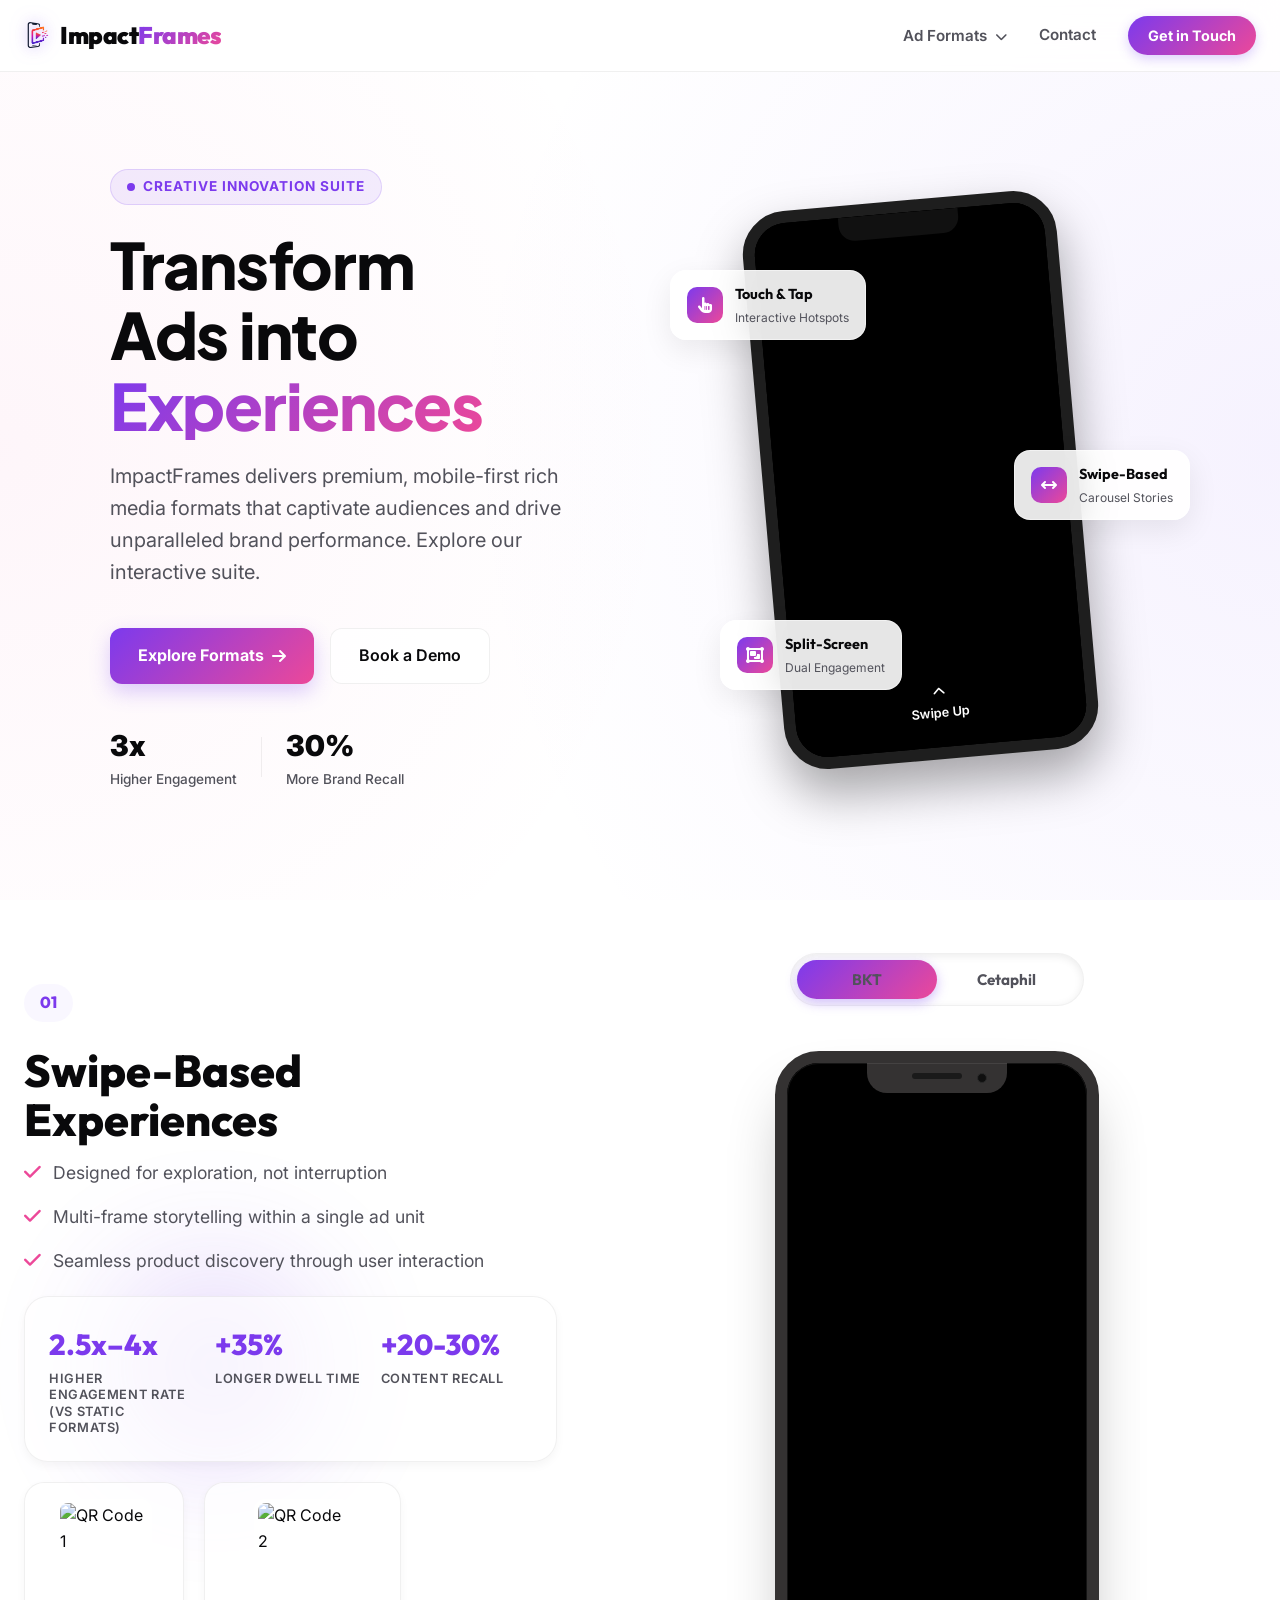
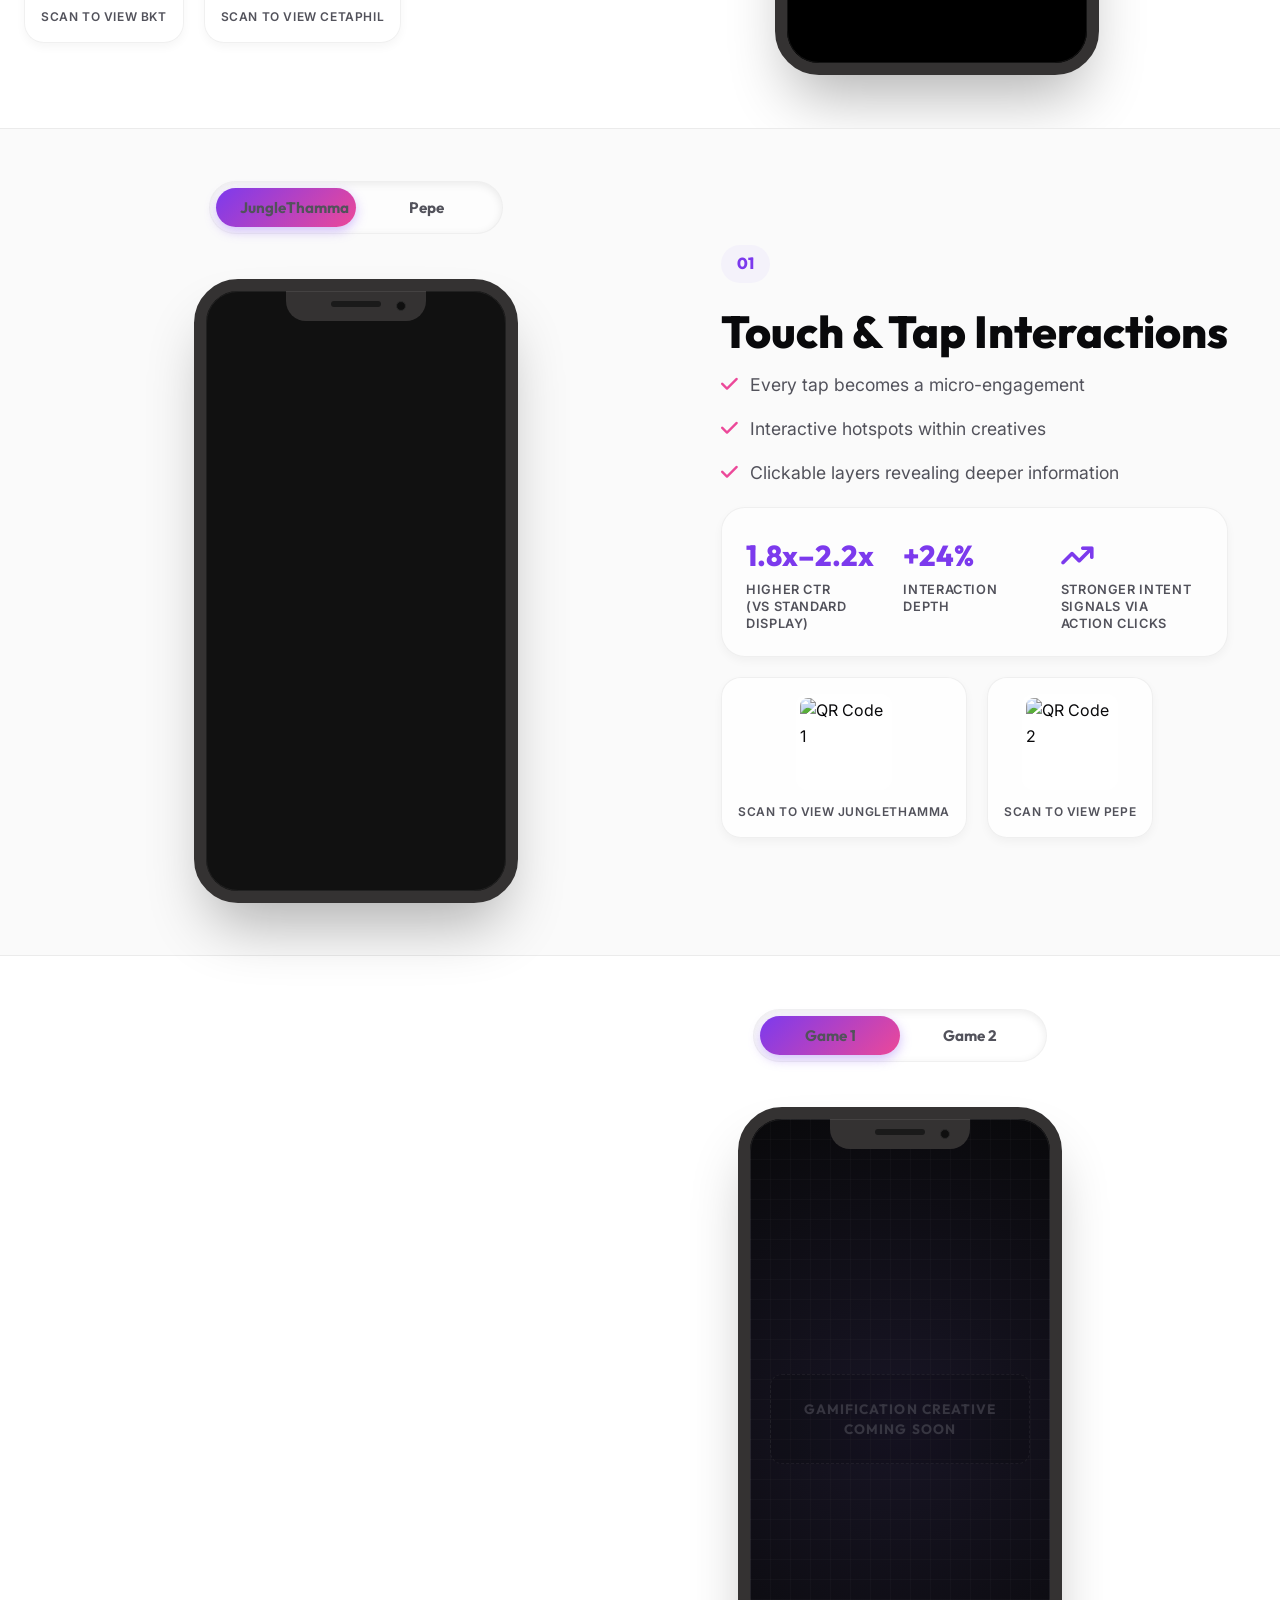
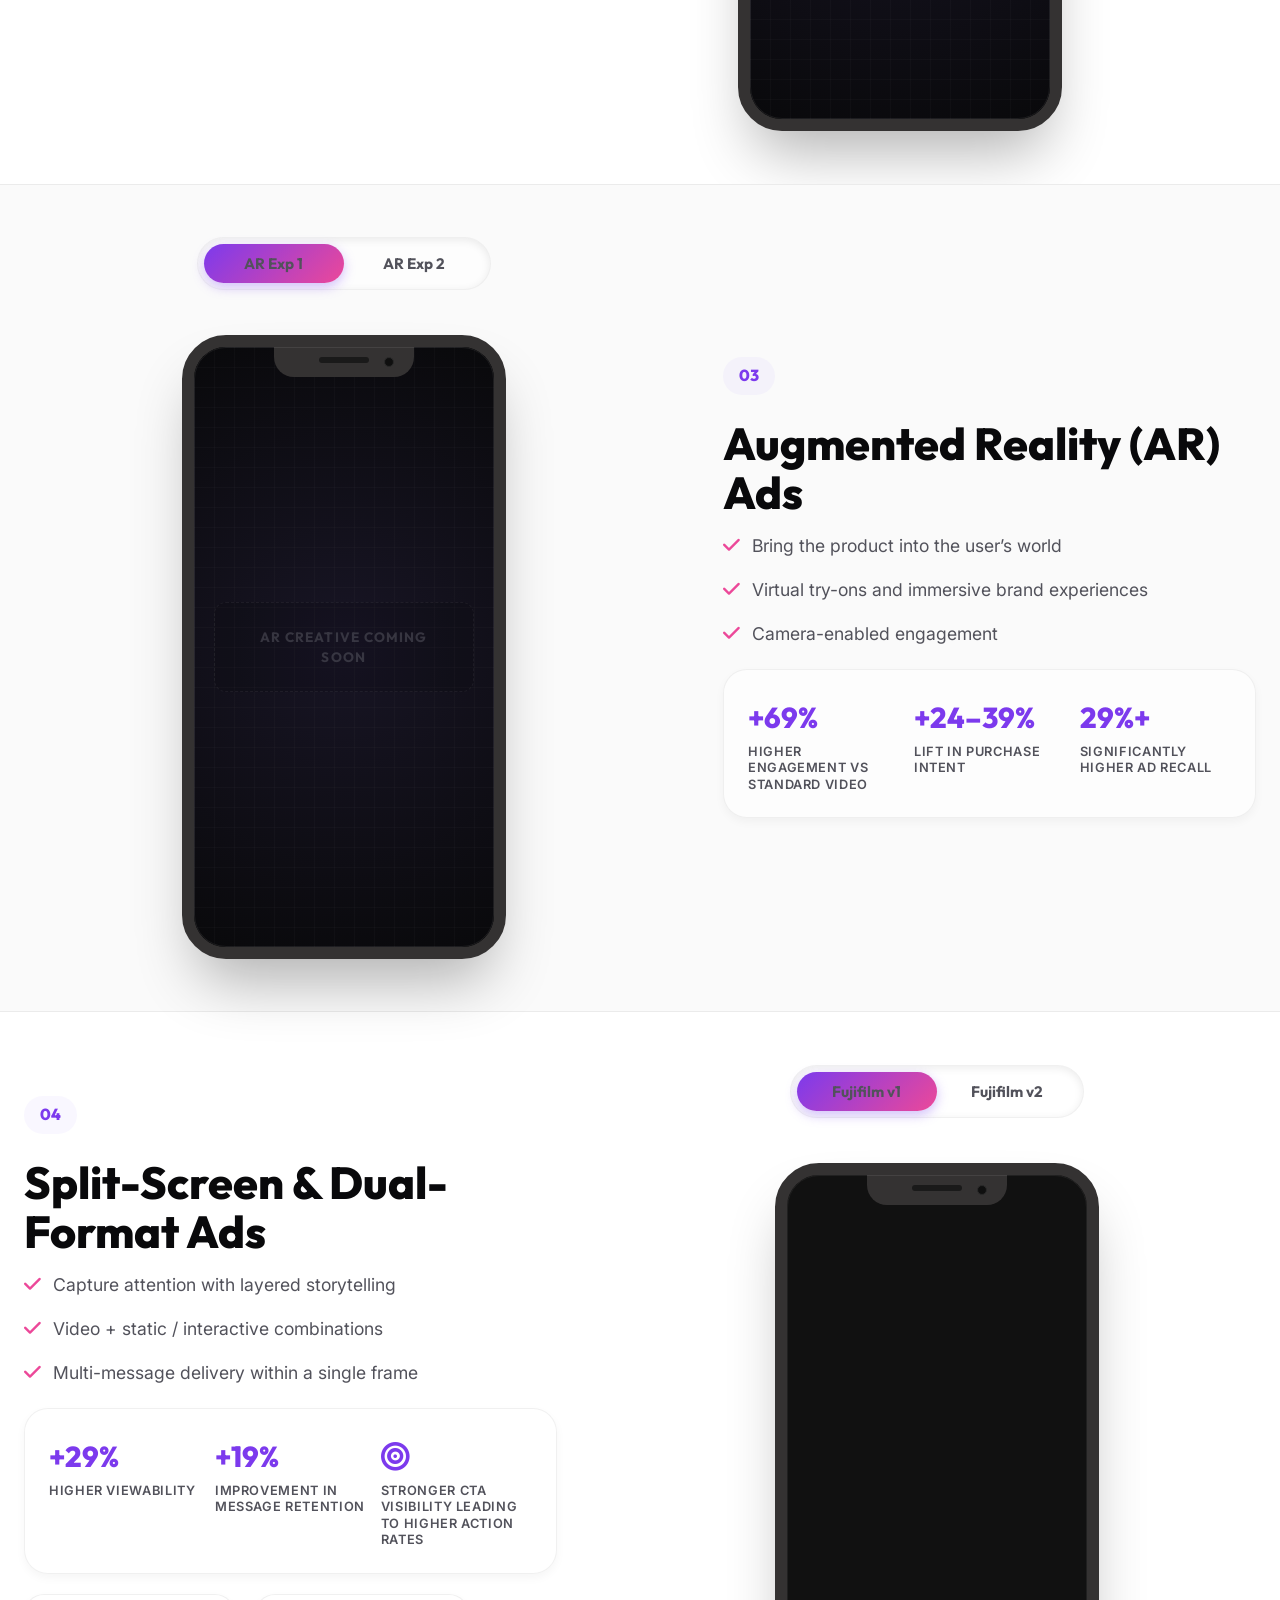
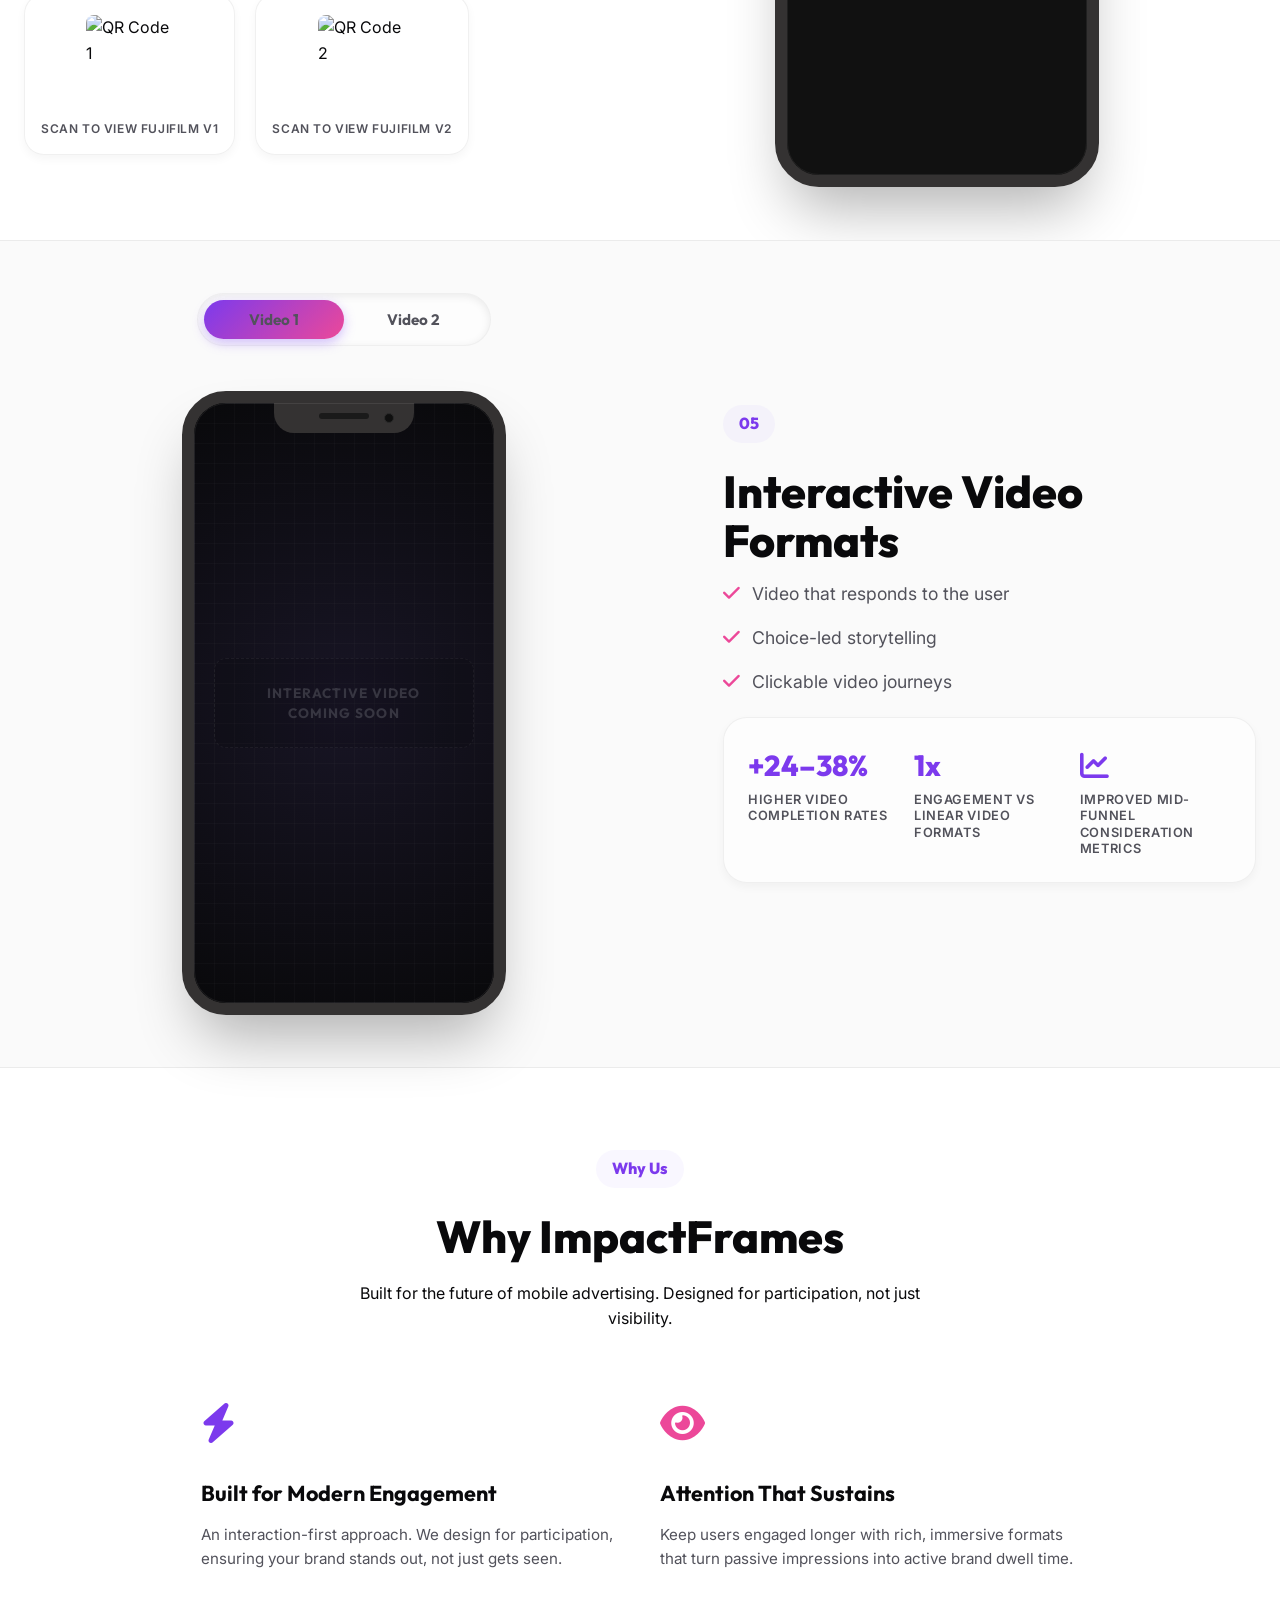
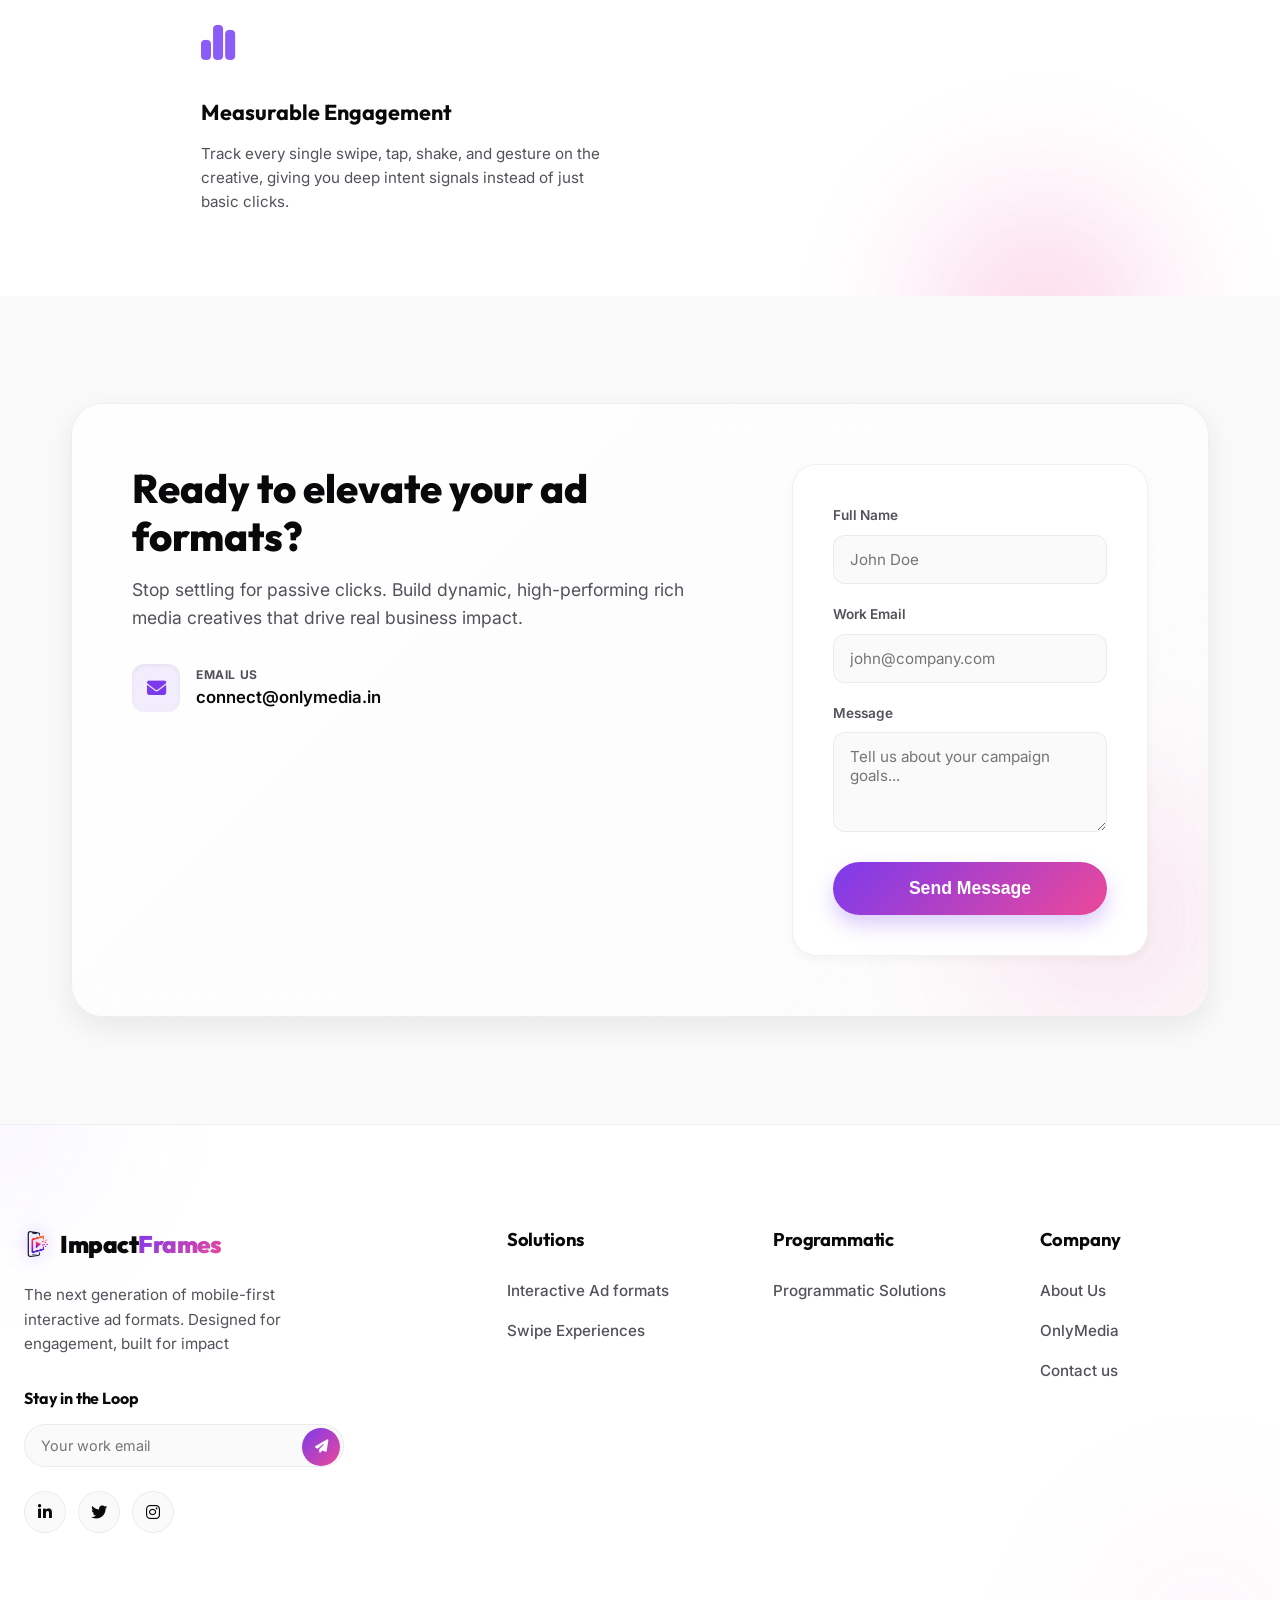
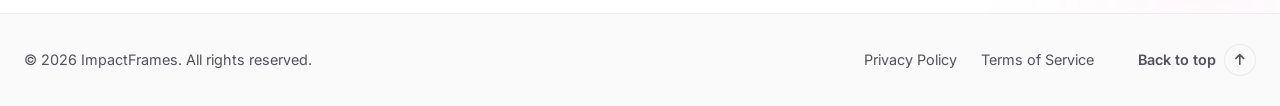
==== commit e0f52da3: "Fix footer paragraph justification, links alignment and mockups spacing for phone users" ====
--- a/index.html
+++ b/index.html
@@ -223,12 +223,12 @@
                             <a href="https://impactframes.in/bkt/v2/" target="_blank" class="qr-box">
                                 <img src="https://api.qrserver.com/v1/create-qr-code/?size=120x120&data=https://impactframes.in/bkt/v2/&color=0A0A0A&bgcolor=FFFFFF"
                                     alt="QR Code 1">
-                                <span>Scan to view BKT</span>
+                                <span><span class="desktop-only">Scan to view </span>BKT <span class="mobile-only">Live <i class="fa-solid fa-up-right-from-square" style="font-size: 0.8em; margin-left: 4px;"></i></span></span>
                             </a>
                             <a href="https://onlymedia.in/ads/SunscreenCetaphil/v1/" target="_blank" class="qr-box">
                                 <img src="https://api.qrserver.com/v1/create-qr-code/?size=120x120&data=https://onlymedia.in/ads/SunscreenCetaphil/v1/&color=0A0A0A&bgcolor=FFFFFF"
                                     alt="QR Code 2">
-                                <span>Scan to view Cetaphil</span>
+                                <span><span class="desktop-only">Scan to view </span>Cetaphil <span class="mobile-only">Live <i class="fa-solid fa-up-right-from-square" style="font-size: 0.8em; margin-left: 4px;"></i></span></span>
                             </a>
                         </div>
                     </div>
@@ -293,12 +293,12 @@
                             <a href="https://onlymedia.in/ads/JungleThamma/v3/" target="_blank" class="qr-box">
                                 <img src="https://api.qrserver.com/v1/create-qr-code/?size=120x120&data=https://onlymedia.in/ads/JungleThamma/v3/&color=0A0A0A&bgcolor=FFFFFF"
                                     alt="QR Code 1">
-                                <span>Scan to view JungleThamma</span>
+                                <span><span class="desktop-only">Scan to view </span>JungleThamma <span class="mobile-only">Live <i class="fa-solid fa-up-right-from-square" style="font-size: 0.8em; margin-left: 4px;"></i></span></span>
                             </a>
                             <a href="https://impactframes.in/pepe/v1/" target="_blank" class="qr-box">
                                 <img src="https://api.qrserver.com/v1/create-qr-code/?size=120x120&data=https://impactframes.in/pepe/v1/&color=0A0A0A&bgcolor=FFFFFF"
                                     alt="QR Code 2">
-                                <span>Scan to view Pepe</span>
+                                <span><span class="desktop-only">Scan to view </span>Pepe <span class="mobile-only">Live <i class="fa-solid fa-up-right-from-square" style="font-size: 0.8em; margin-left: 4px;"></i></span></span>
                             </a>
                         </div>
                     </div>
@@ -466,12 +466,12 @@
                             <a href="https://onlymedia.in/ads/fujifilms/v1/" target="_blank" class="qr-box">
                                 <img src="https://api.qrserver.com/v1/create-qr-code/?size=120x120&data=https://onlymedia.in/ads/fujifilms/v1/&color=0A0A0A&bgcolor=FFFFFF"
                                     alt="QR Code 1">
-                                <span>Scan to view Fujifilm v1</span>
+                                <span><span class="desktop-only">Scan to view </span>Fujifilm v1 <span class="mobile-only">Live <i class="fa-solid fa-up-right-from-square" style="font-size: 0.8em; margin-left: 4px;"></i></span></span>
                             </a>
                             <a href="https://onlymedia.in/ads/fujifilms/v2/" target="_blank" class="qr-box">
                                 <img src="https://api.qrserver.com/v1/create-qr-code/?size=120x120&data=https://onlymedia.in/ads/fujifilms/v2/&color=0A0A0A&bgcolor=FFFFFF"
                                     alt="QR Code 2">
-                                <span>Scan to view Fujifilm v2</span>
+                                <span><span class="desktop-only">Scan to view </span>Fujifilm v2 <span class="mobile-only">Live <i class="fa-solid fa-up-right-from-square" style="font-size: 0.8em; margin-left: 4px;"></i></span></span>
                             </a>
                         </div>
                     </div>
--- a/styles.css
+++ b/styles.css
@@ -63,6 +63,11 @@
     padding: 0 24px;
 }
 
+/* Responsive Helper Classes */
+.mobile-only {
+    display: none !important;
+}
+
 /* Premium Top Navigation Bar */
 .nav-bar {
     position: fixed;
@@ -2031,7 +2036,7 @@
     .phone-mockup.dark-phone {
         transform: scale(0.9);
         transform-origin: top center;
-        margin: 0 auto;
+        margin: 0 auto -62px;
     }
 
     .ad-preview:hover .phone-mockup.dark-phone {
@@ -2039,7 +2044,7 @@
     }
 
     .footer-grid {
-        grid-template-columns: 1fr 1fr;
+        grid-template-columns: repeat(2, 1fr);
         gap: 32px;
         text-align: left;
     }
@@ -2054,7 +2059,7 @@
     .footer-desc {
         max-width: 100%;
         margin-bottom: 20px;
-        text-align: justify;
+        text-align: left;
     }
 
     .newsletter-form {
@@ -2081,21 +2086,74 @@
     }
 
     .back-to-top-btn {
-        margin-top: 16px;
-        align-self: flex-start;
+        margin-top: 0;
+        margin-left: 0 !important;
     }
 
     .bottom-content {
+        flex-direction: column;
+        align-items: center;
+        gap: 16px;
+        text-align: center;
+    }
+
+    .legal-links {
+        display: flex;
         flex-direction: row;
-        justify-content: space-between;
-        gap: 16px;
-        text-align: left;
+        flex-wrap: wrap;
+        justify-content: center;
+        align-items: center;
+        gap: 16px 24px;
+    }
+
+    .desktop-only {
+        display: none !important;
+    }
+
+    .mobile-only {
+        display: inline !important;
+    }
+
+    /* Mobile QR / Links styling */
+    .qr-container {
+        justify-content: center;
+        gap: 12px;
+        width: 100%;
+        margin-top: 20px;
+    }
+
+    .qr-box {
+        flex-direction: row !important;
+        padding: 10px 20px !important;
+        border-radius: 30px !important;
+        background: linear-gradient(135deg, rgba(139, 92, 246, 0.1) 0%, rgba(236, 72, 153, 0.1) 100%) !important;
+        border: 1px solid rgba(139, 92, 246, 0.3) !important;
+        box-shadow: 0 4px 12px rgba(139, 92, 246, 0.05) !important;
+        gap: 8px !important;
+    }
+
+    .qr-box img {
+        display: none !important;
+    }
+
+    .qr-box span {
+        font-size: 0.85rem !important;
+        text-transform: none !important;
+        letter-spacing: 0 !important;
+        color: var(--text-main) !important;
+    }
+
+    .qr-box:hover {
+        transform: translateY(-2px) !important;
+        background: linear-gradient(135deg, rgba(139, 92, 246, 0.15) 0%, rgba(236, 72, 153, 0.15) 100%) !important;
+        border-color: var(--accent-primary) !important;
     }
 }
 
 @media (max-width: 400px) {
     .phone-mockup.dark-phone {
         transform: scale(0.82);
+        margin: 0 auto -112px;
     }
 
     .ad-preview:hover .phone-mockup.dark-phone {
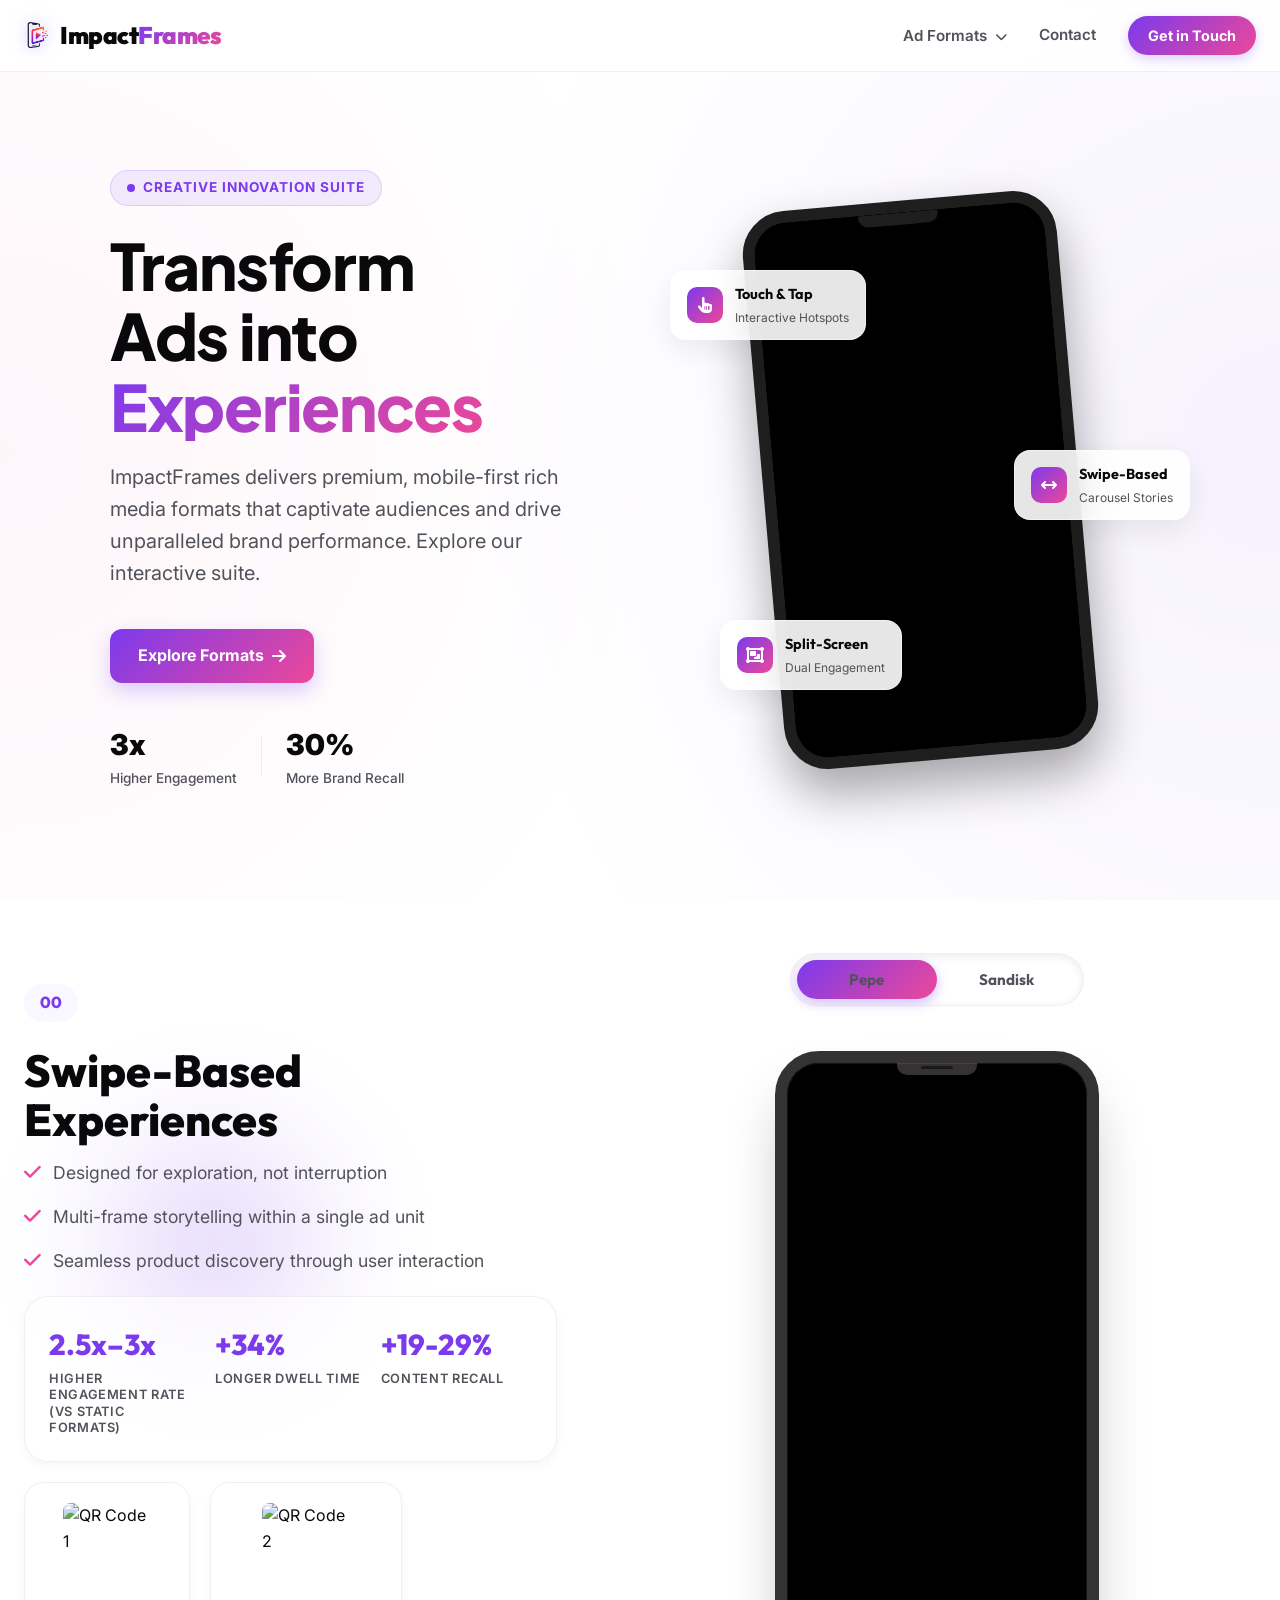
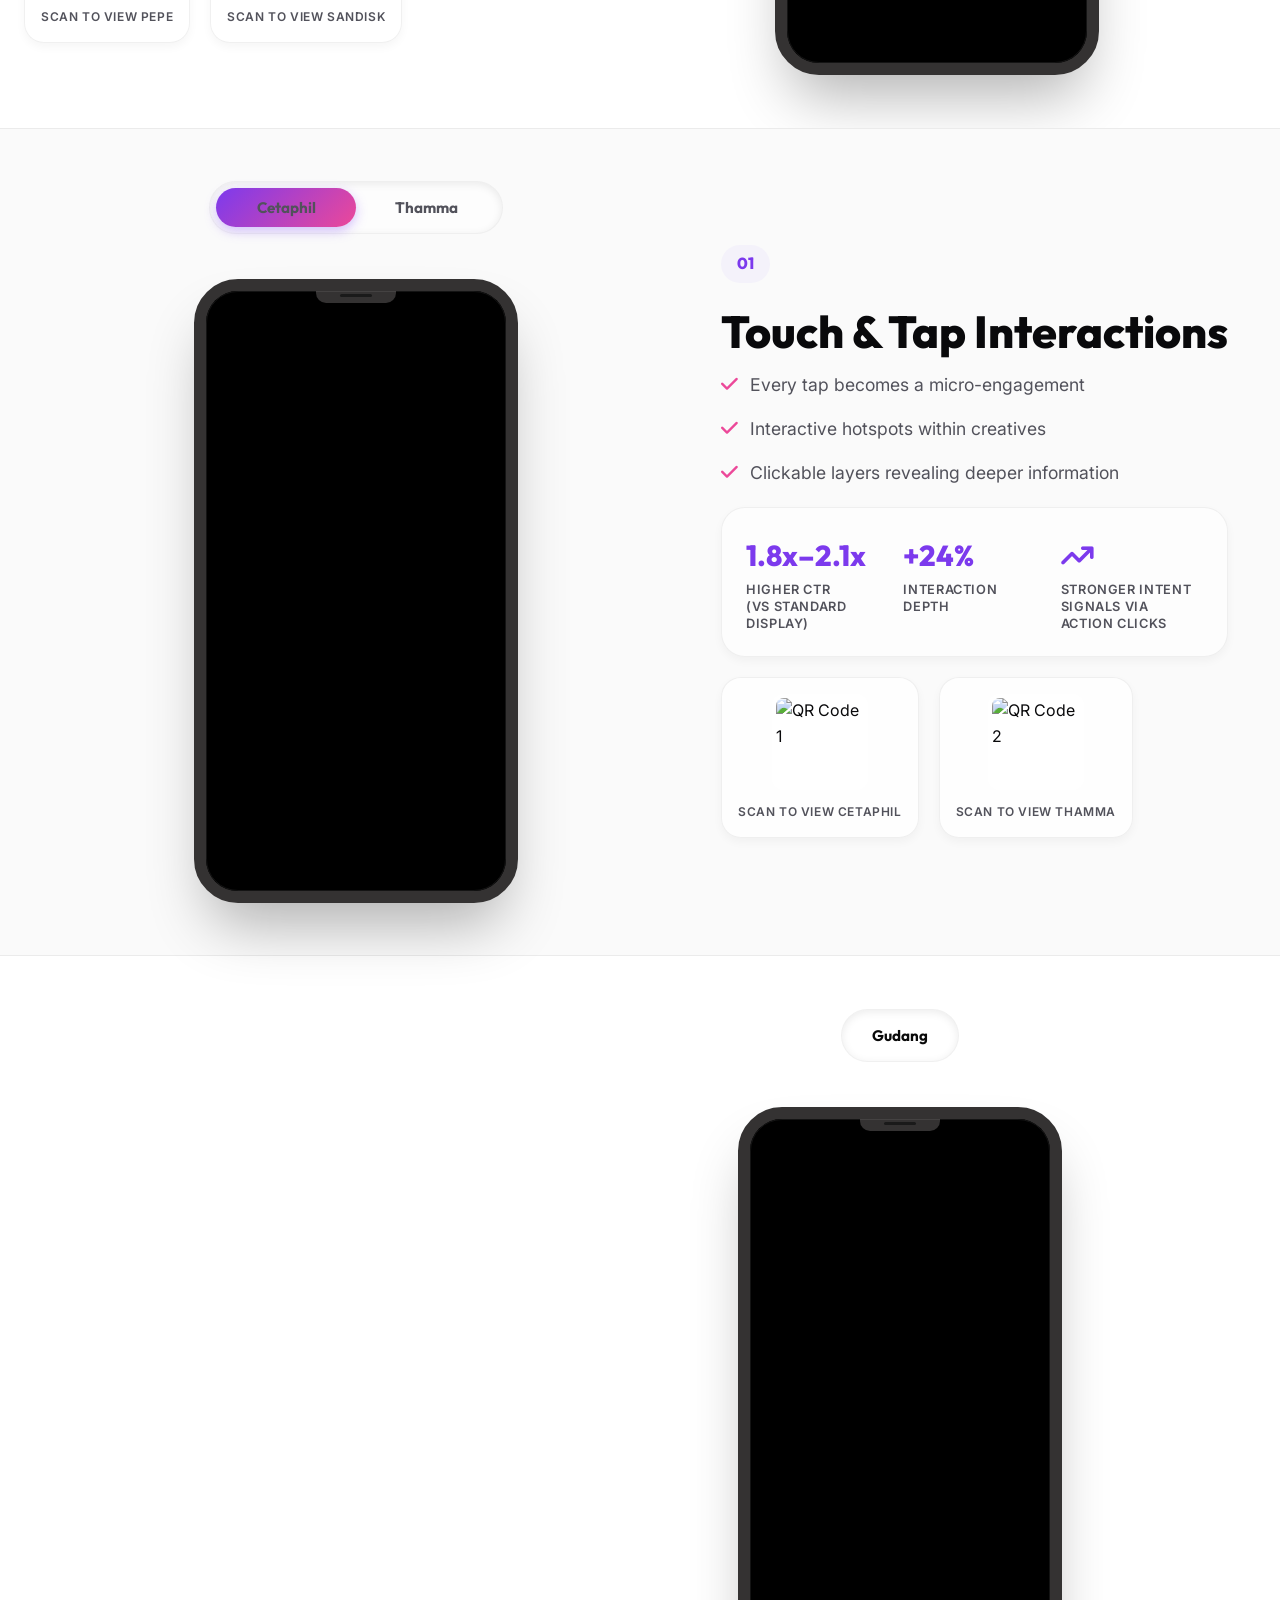
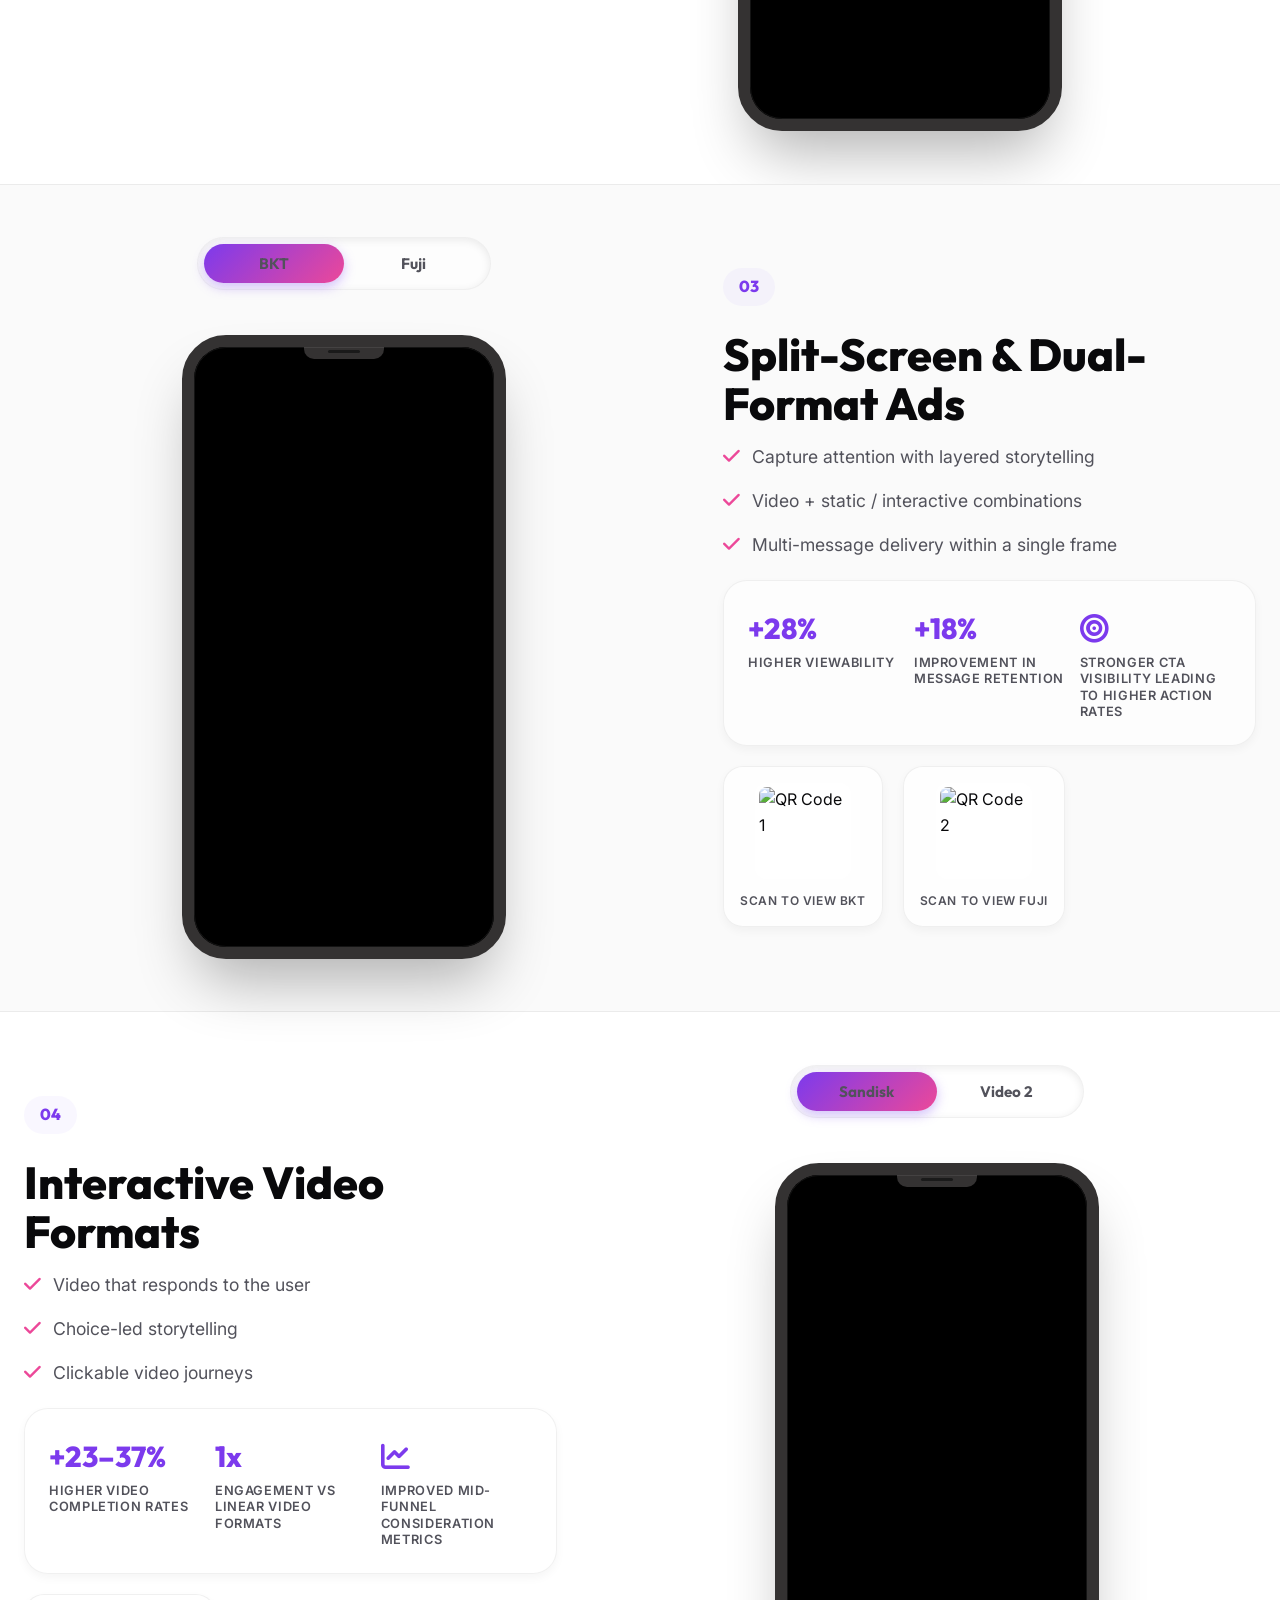
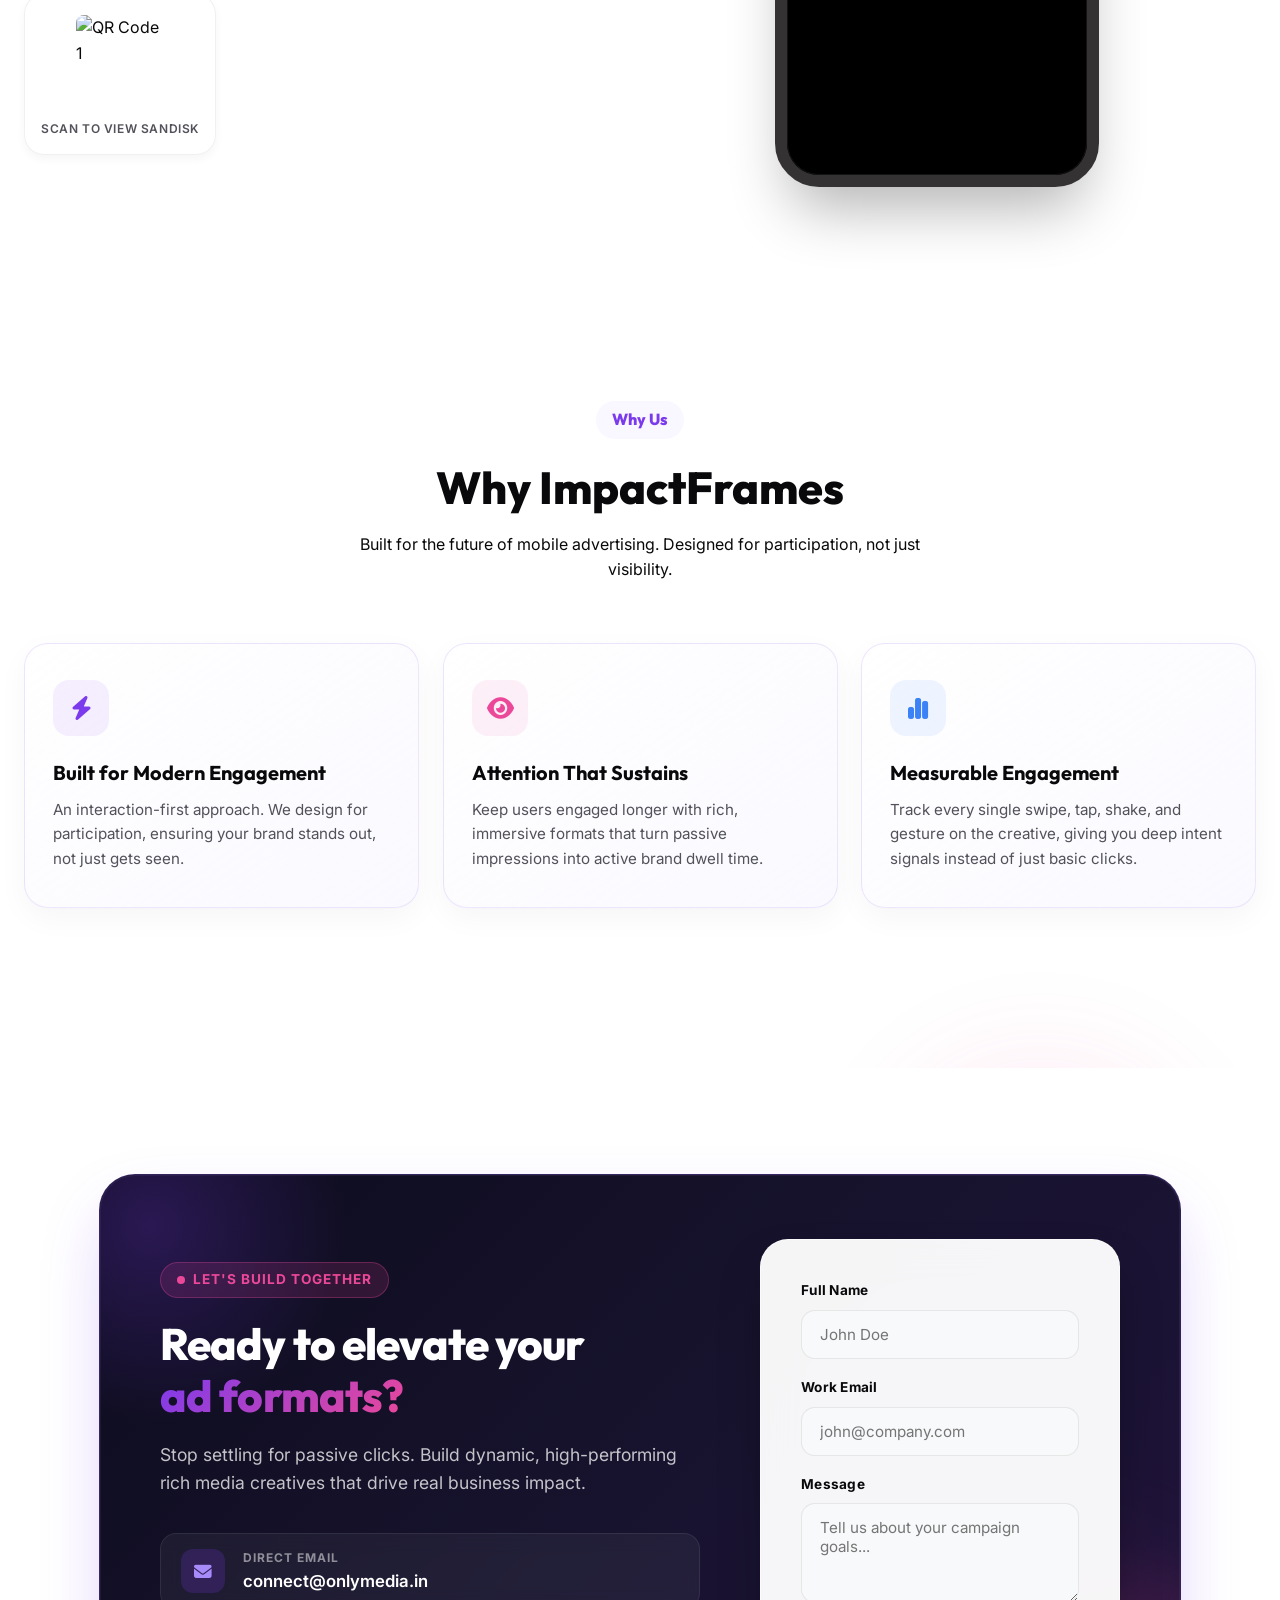
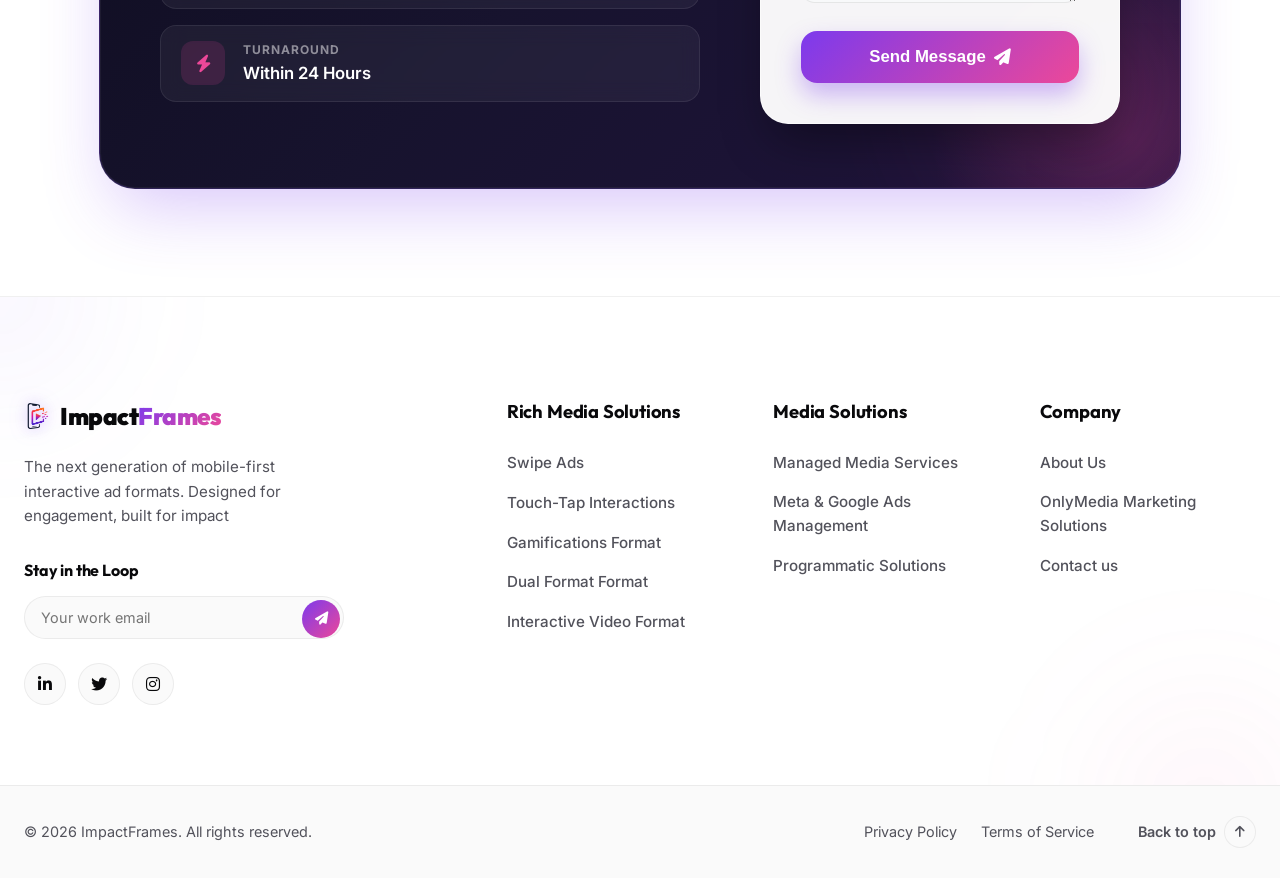
==== commit ee52390f: "Update ad formats, video assets, layout, Why Us tiles, footer, and CTA section" ====
--- a/index.html
+++ b/index.html
@@ -43,7 +43,6 @@
                             <a href="#swipe-based" class="dropdown-item">Swipe-Based</a>
                             <a href="#touch-tap" class="dropdown-item">Touch & Tap</a>
                             <a href="#gamification" class="dropdown-item">Gamification</a>
-                            <a href="#ar-ads" class="dropdown-item">Augmented Reality</a>
                             <a href="#split-screen" class="dropdown-item">Split-Screen</a>
                             <a href="#interactive-video" class="dropdown-item">Interactive Video</a>
                         </div>
@@ -96,7 +95,6 @@
                             @click="mobileMenuOpen = false; open = false">Swipe-Based</a>
                         <a href="#touch-tap" class="mobile-sublink" @click="mobileMenuOpen = false; open = false">Touch & Tap</a>
                         <a href="#gamification" class="mobile-sublink" @click="mobileMenuOpen = false; open = false">Gamification</a>
-                        <a href="#ar-ads" class="mobile-sublink" @click="mobileMenuOpen = false; open = false">Augmented Reality</a>
                         <a href="#split-screen" class="mobile-sublink"
                             @click="mobileMenuOpen = false; open = false">Split-Screen</a>
                         <a href="#interactive-video" class="mobile-sublink" @click="mobileMenuOpen = false; open = false">Interactive Video</a>
@@ -127,7 +125,6 @@
                     <div class="hero-cta-group" data-aos="fade-up" data-aos-delay="300">
                         <a href="#swipe-based" class="btn-primary">Explore Formats <i
                                 class="fa-solid fa-arrow-right"></i></a>
-                        <a href="#contact" class="btn-secondary">Book a Demo</a>
                     </div>
                     <div class="hero-stats" data-aos="fade-up" data-aos-delay="400">
                         <div class="stat-item">
@@ -171,17 +168,13 @@
                     <div class="hero-phone">
                         <div class="hero-phone-inner">
                             <div class="hero-phone-screen">
-                                <div class="hero-phone-notch" style="background: #111;"></div>
+                                <div class="hero-phone-notch"></div>
                                 <div class="hero-phone-body" style="height: 100%;">
                                     <div class="hero-video-slideshow">
                                         <video class="hero-video-slide active" src="BKT.mp4" preload="auto" autoplay loop muted playsinline></video>
                                         <video class="hero-video-slide" src="Cetaphil.mp4" preload="none" loop muted playsinline></video>
                                         <video class="hero-video-slide" src="Pepe.mp4" preload="none" loop muted playsinline></video>
                                     </div>
-                                </div>
-                                <div class="swipe-indicator" style="z-index: 10; color: #fff; text-shadow: 0 2px 4px rgba(0,0,0,0.6);">
-                                    <i class="fa-solid fa-chevron-up bounce-icon"></i>
-                                    <span>Swipe Up</span>
                                 </div>
                             </div>
                         </div>
@@ -220,15 +213,15 @@
                         </div>
 
                         <div class="qr-container">
-                            <a href="https://impactframes.in/bkt/v2/" target="_blank" class="qr-box">
-                                <img src="https://api.qrserver.com/v1/create-qr-code/?size=120x120&data=https://impactframes.in/bkt/v2/&color=0A0A0A&bgcolor=FFFFFF"
+                            <a href="https://impactframes.in/pepe/v1/" target="_blank" class="qr-box">
+                                <img src="https://api.qrserver.com/v1/create-qr-code/?size=120x120&data=https://impactframes.in/pepe/v1/&color=0A0A0A&bgcolor=FFFFFF"
                                     alt="QR Code 1">
-                                <span><span class="desktop-only">Scan to view </span>BKT <span class="mobile-only">Live <i class="fa-solid fa-up-right-from-square" style="font-size: 0.8em; margin-left: 4px;"></i></span></span>
+                                <span><span class="desktop-only">Scan to view </span>Pepe <span class="mobile-only">Live <i class="fa-solid fa-up-right-from-square" style="font-size: 0.8em; margin-left: 4px;"></i></span></span>
                             </a>
                             <a href="https://onlymedia.in/ads/SunscreenCetaphil/v1/" target="_blank" class="qr-box">
                                 <img src="https://api.qrserver.com/v1/create-qr-code/?size=120x120&data=https://onlymedia.in/ads/SunscreenCetaphil/v1/&color=0A0A0A&bgcolor=FFFFFF"
                                     alt="QR Code 2">
-                                <span><span class="desktop-only">Scan to view </span>Cetaphil <span class="mobile-only">Live <i class="fa-solid fa-up-right-from-square" style="font-size: 0.8em; margin-left: 4px;"></i></span></span>
+                                <span><span class="desktop-only">Scan to view </span>Sandisk <span class="mobile-only">Live <i class="fa-solid fa-up-right-from-square" style="font-size: 0.8em; margin-left: 4px;"></i></span></span>
                             </a>
                         </div>
                     </div>
@@ -238,9 +231,9 @@
                             <div class="toggle-container">
                                 <div class="toggle-bg" :class="activeAd === 'ad2' ? 'slide-right' : 'slide-left'"></div>
                                 <button class="toggle-btn" :class="activeAd === 'ad1' ? 'active' : ''"
-                                    @click="activeAd = 'ad1'">BKT</button>
+                                    @click="activeAd = 'ad1'">Pepe</button>
                                 <button class="toggle-btn" :class="activeAd === 'ad2' ? 'active' : ''"
-                                    @click="activeAd = 'ad2'">Cetaphil</button>
+                                    @click="activeAd = 'ad2'">Sandisk</button>
                             </div>
                         </div>
 
@@ -249,13 +242,11 @@
                             <div class="speaker"></div>
                             <div class="camera"></div>
 
-                            <!-- <iframe x-show="activeAd === 'ad1'" width="300" height="600" src="cloned_ads/bkt.html"
-                                title="BKT Ad"></iframe> -->
-                            <div x-show="activeAd === 'ad1'" class="bkt-video-container">
-                                <video x-init="$watch('activeAd', val => { if(val === 'ad1') $el.play(); else $el.pause(); })" src="BKT.mp4" preload="auto" autoplay loop muted playsinline></video>
-                            </div>
-                            <div x-show="activeAd === 'ad2'" class="cetaphil-video-container" style="display: none;">
-                                <video x-init="$watch('activeAd', val => { if(val === 'ad2') $el.play(); else $el.pause(); })" src="Cetaphil.mp4" preload="none" loop muted playsinline></video>
+                            <div x-show="activeAd === 'ad1'" class="pepe-video-container">
+                                <video x-init="$watch('activeAd', val => { if(val === 'ad1') $el.play(); else $el.pause(); })" src="Pepe.mp4" preload="auto" autoplay loop muted playsinline></video>
+                            </div>
+                            <div x-show="activeAd === 'ad2'" class="sandisk-video-container" style="display: none;">
+                                <video x-init="$watch('activeAd', val => { if(val === 'ad2') $el.play(); else $el.pause(); })" src="Sandisk.mp4" preload="none" loop muted playsinline></video>
                             </div>
                         </div>
                     </div>
@@ -290,15 +281,15 @@
                         </div>
 
                         <div class="qr-container">
+                            <a href="https://onlymedia.in/ads/SunscreenCetaphil/v1/" target="_blank" class="qr-box">
+                                <img src="https://api.qrserver.com/v1/create-qr-code/?size=120x120&data=https://onlymedia.in/ads/SunscreenCetaphil/v1/&color=0A0A0A&bgcolor=FFFFFF"
+                                    alt="QR Code 1">
+                                <span><span class="desktop-only">Scan to view </span>Cetaphil <span class="mobile-only">Live <i class="fa-solid fa-up-right-from-square" style="font-size: 0.8em; margin-left: 4px;"></i></span></span>
+                            </a>
                             <a href="https://onlymedia.in/ads/JungleThamma/v3/" target="_blank" class="qr-box">
                                 <img src="https://api.qrserver.com/v1/create-qr-code/?size=120x120&data=https://onlymedia.in/ads/JungleThamma/v3/&color=0A0A0A&bgcolor=FFFFFF"
-                                    alt="QR Code 1">
-                                <span><span class="desktop-only">Scan to view </span>JungleThamma <span class="mobile-only">Live <i class="fa-solid fa-up-right-from-square" style="font-size: 0.8em; margin-left: 4px;"></i></span></span>
-                            </a>
-                            <a href="https://impactframes.in/pepe/v1/" target="_blank" class="qr-box">
-                                <img src="https://api.qrserver.com/v1/create-qr-code/?size=120x120&data=https://impactframes.in/pepe/v1/&color=0A0A0A&bgcolor=FFFFFF"
                                     alt="QR Code 2">
-                                <span><span class="desktop-only">Scan to view </span>Pepe <span class="mobile-only">Live <i class="fa-solid fa-up-right-from-square" style="font-size: 0.8em; margin-left: 4px;"></i></span></span>
+                                <span><span class="desktop-only">Scan to view </span>Thamma <span class="mobile-only">Live <i class="fa-solid fa-up-right-from-square" style="font-size: 0.8em; margin-left: 4px;"></i></span></span>
                             </a>
                         </div>
                     </div>
@@ -308,9 +299,9 @@
                             <div class="toggle-container">
                                 <div class="toggle-bg" :class="activeAd === 'ad2' ? 'slide-right' : 'slide-left'"></div>
                                 <button class="toggle-btn" :class="activeAd === 'ad1' ? 'active' : ''"
-                                    @click="activeAd = 'ad1'">JungleThamma</button>
+                                    @click="activeAd = 'ad1'">Cetaphil</button>
                                 <button class="toggle-btn" :class="activeAd === 'ad2' ? 'active' : ''"
-                                    @click="activeAd = 'ad2'">Pepe</button>
+                                    @click="activeAd = 'ad2'">Thamma</button>
                             </div>
                         </div>
 
@@ -319,13 +310,13 @@
                             <div class="speaker"></div>
                             <div class="camera"></div>
 
-                            <template x-if="activeAd === 'ad1'">
+                            <div x-show="activeAd === 'ad1'" class="cetaphil-video-container">
+                                <video x-init="$watch('activeAd', val => { if(val === 'ad1') $el.play(); else $el.pause(); })" src="Cetaphil.mp4" preload="auto" autoplay loop muted playsinline></video>
+                            </div>
+                            <template x-if="activeAd === 'ad2'">
                                 <iframe width="300" height="600"
-                                    src="cloned_ads/junglethamma.html" title="JungleThamma Ad"></iframe>
+                                    src="cloned_ads/junglethamma.html" title="Thamma Ad"></iframe>
                             </template>
-                            <div x-show="activeAd === 'ad2'" class="pepe-video-container" style="display: none;">
-                                <video x-init="$watch('activeAd', val => { if(val === 'ad2') $el.play(); else $el.pause(); })" src="Pepe.mp4" preload="none" loop muted playsinline></video>
-                            </div>
                         </div>
                     </div>
                 </div>
@@ -357,16 +348,20 @@
                                 <span class="metric-label">Lift in brand recall</span>
                             </div>
                         </div>
+
+                        <div class="qr-container">
+                            <a href="https://onlymedia.in" target="_blank" class="qr-box">
+                                <img src="https://api.qrserver.com/v1/create-qr-code/?size=120x120&data=https://onlymedia.in&color=0A0A0A&bgcolor=FFFFFF"
+                                    alt="QR Code 1">
+                                <span><span class="desktop-only">Scan to view </span>Gudang <span class="mobile-only">Live <i class="fa-solid fa-up-right-from-square" style="font-size: 0.8em; margin-left: 4px;"></i></span></span>
+                            </a>
+                        </div>
                     </div>
 
                     <div class="ad-preview" data-aos="fade-left" x-data="{ activeAd: 'ad1' }">
                         <div class="toggle-wrapper">
-                            <div class="toggle-container">
-                                <div class="toggle-bg" :class="activeAd === 'ad2' ? 'slide-right' : 'slide-left'"></div>
-                                <button class="toggle-btn" :class="activeAd === 'ad1' ? 'active' : ''"
-                                    @click="activeAd = 'ad1'">Game 1</button>
-                                <button class="toggle-btn" :class="activeAd === 'ad2' ? 'active' : ''"
-                                    @click="activeAd = 'ad2'">Game 2</button>
+                            <div class="toggle-container" style="justify-content: center;">
+                                <button class="toggle-btn active" style="width: 100%;">Gudang</button>
                             </div>
                         </div>
 
@@ -375,39 +370,52 @@
                             <div class="speaker"></div>
                             <div class="camera"></div>
 
-                            <div class="blank-ad-screen">
-                                <span class="blank-ad-placeholder-text">Gamification Creative Coming Soon</span>
+                            <div class="gudang-video-container">
+                                <video src="Gudang.mp4" preload="auto" autoplay loop muted playsinline></video>
                             </div>
                         </div>
                     </div>
                 </div>
             </section>
 
-            <!-- Section 4: Augmented Reality (AR) Ads -->
-            <section id="ar-ads" class="ad-section alt-bg">
+            <!-- Section 4: Split-Screen & Dual-Format Ads -->
+            <section id="split-screen" class="ad-section alt-bg">
                 <div class="container ad-grid reverse">
                     <div class="ad-content" data-aos="fade-left">
                         <div class="section-badge">04</div>
-                        <h2 class="section-title">Augmented Reality (AR) Ads</h2>
+                        <h2 class="section-title">Split-Screen & Dual-Format Ads</h2>
                         <ul class="feature-list">
-                            <li><i class="fa-solid fa-check"></i> Bring the product into the user’s world</li>
-                            <li><i class="fa-solid fa-check"></i> Virtual try-ons and immersive brand experiences</li>
-                            <li><i class="fa-solid fa-check"></i> Camera-enabled engagement</li>
+                            <li><i class="fa-solid fa-check"></i> Capture attention with layered storytelling</li>
+                            <li><i class="fa-solid fa-check"></i> Video + static / interactive combinations</li>
+                            <li><i class="fa-solid fa-check"></i> Multi-message delivery within a single frame</li>
                         </ul>
 
                         <div class="impact-metrics">
                             <div class="metric">
-                                <span class="metric-value">+70%</span>
-                                <span class="metric-label">Higher engagement vs standard video</span>
-                            </div>
-                            <div class="metric">
-                                <span class="metric-value">+25–40%</span>
-                                <span class="metric-label">Lift in purchase intent</span>
-                            </div>
-                            <div class="metric">
-                                <span class="metric-value">30%+</span>
-                                <span class="metric-label">Significantly higher ad recall</span>
-                            </div>
+                                <span class="metric-value">+30%</span>
+                                <span class="metric-label">Higher viewability</span>
+                            </div>
+                            <div class="metric">
+                                <span class="metric-value">+20%</span>
+                                <span class="metric-label">Improvement in message retention</span>
+                            </div>
+                            <div class="metric">
+                                <span class="metric-value"><i class="fa-solid fa-bullseye"></i></span>
+                                <span class="metric-label">Stronger CTA visibility leading to higher action rates</span>
+                            </div>
+                        </div>
+
+                        <div class="qr-container">
+                            <a href="https://impactframes.in/bkt/v2/" target="_blank" class="qr-box">
+                                <img src="https://api.qrserver.com/v1/create-qr-code/?size=120x120&data=https://impactframes.in/bkt/v2/&color=0A0A0A&bgcolor=FFFFFF"
+                                    alt="QR Code 1">
+                                <span><span class="desktop-only">Scan to view </span>BKT <span class="mobile-only">Live <i class="fa-solid fa-up-right-from-square" style="font-size: 0.8em; margin-left: 4px;"></i></span></span>
+                            </a>
+                            <a href="https://onlymedia.in/ads/fujifilms/v1/" target="_blank" class="qr-box">
+                                <img src="https://api.qrserver.com/v1/create-qr-code/?size=120x120&data=https://onlymedia.in/ads/fujifilms/v1/&color=0A0A0A&bgcolor=FFFFFF"
+                                    alt="QR Code 2">
+                                <span><span class="desktop-only">Scan to view </span>Fuji <span class="mobile-only">Live <i class="fa-solid fa-up-right-from-square" style="font-size: 0.8em; margin-left: 4px;"></i></span></span>
+                            </a>
                         </div>
                     </div>
 
@@ -416,9 +424,9 @@
                             <div class="toggle-container">
                                 <div class="toggle-bg" :class="activeAd === 'ad2' ? 'slide-right' : 'slide-left'"></div>
                                 <button class="toggle-btn" :class="activeAd === 'ad1' ? 'active' : ''"
-                                    @click="activeAd = 'ad1'">AR Exp 1</button>
+                                    @click="activeAd = 'ad1'">BKT</button>
                                 <button class="toggle-btn" :class="activeAd === 'ad2' ? 'active' : ''"
-                                    @click="activeAd = 'ad2'">AR Exp 2</button>
+                                    @click="activeAd = 'ad2'">Fuji</button>
                             </div>
                         </div>
 
@@ -427,89 +435,23 @@
                             <div class="speaker"></div>
                             <div class="camera"></div>
 
-                            <div class="blank-ad-screen">
-                                <span class="blank-ad-placeholder-text">AR Creative Coming Soon</span>
-                            </div>
+                            <div x-show="activeAd === 'ad1'" class="bkt-video-container">
+                                <video x-init="$watch('activeAd', val => { if(val === 'ad1') $el.play(); else $el.pause(); })" src="BKT.mp4" preload="auto" autoplay loop muted playsinline></video>
+                            </div>
+                            <template x-if="activeAd === 'ad2'">
+                                <iframe width="300" height="600" src="cloned_ads/fujifilm1.html"
+                                    title="Fuji Ad"></iframe>
+                            </template>
                         </div>
                     </div>
                 </div>
             </section>
 
-            <!-- Section 5: Split-Screen & Dual-Format Ads -->
-            <section id="split-screen" class="ad-section">
+            <!-- Section 5: Interactive Video Formats -->
+            <section id="interactive-video" class="ad-section">
                 <div class="container ad-grid">
                     <div class="ad-content" data-aos="fade-right">
                         <div class="section-badge">05</div>
-                        <h2 class="section-title">Split-Screen & Dual-Format Ads</h2>
-                        <ul class="feature-list">
-                            <li><i class="fa-solid fa-check"></i> Capture attention with layered storytelling</li>
-                            <li><i class="fa-solid fa-check"></i> Video + static / interactive combinations</li>
-                            <li><i class="fa-solid fa-check"></i> Multi-message delivery within a single frame</li>
-                        </ul>
-
-                        <div class="impact-metrics">
-                            <div class="metric">
-                                <span class="metric-value">+30%</span>
-                                <span class="metric-label">Higher viewability</span>
-                            </div>
-                            <div class="metric">
-                                <span class="metric-value">+20%</span>
-                                <span class="metric-label">Improvement in message retention</span>
-                            </div>
-                            <div class="metric">
-                                <span class="metric-value"><i class="fa-solid fa-bullseye"></i></span>
-                                <span class="metric-label">Stronger CTA visibility leading to higher action rates</span>
-                            </div>
-                        </div>
-
-                        <div class="qr-container">
-                            <a href="https://onlymedia.in/ads/fujifilms/v1/" target="_blank" class="qr-box">
-                                <img src="https://api.qrserver.com/v1/create-qr-code/?size=120x120&data=https://onlymedia.in/ads/fujifilms/v1/&color=0A0A0A&bgcolor=FFFFFF"
-                                    alt="QR Code 1">
-                                <span><span class="desktop-only">Scan to view </span>Fujifilm v1 <span class="mobile-only">Live <i class="fa-solid fa-up-right-from-square" style="font-size: 0.8em; margin-left: 4px;"></i></span></span>
-                            </a>
-                            <a href="https://onlymedia.in/ads/fujifilms/v2/" target="_blank" class="qr-box">
-                                <img src="https://api.qrserver.com/v1/create-qr-code/?size=120x120&data=https://onlymedia.in/ads/fujifilms/v2/&color=0A0A0A&bgcolor=FFFFFF"
-                                    alt="QR Code 2">
-                                <span><span class="desktop-only">Scan to view </span>Fujifilm v2 <span class="mobile-only">Live <i class="fa-solid fa-up-right-from-square" style="font-size: 0.8em; margin-left: 4px;"></i></span></span>
-                            </a>
-                        </div>
-                    </div>
-
-                    <div class="ad-preview" data-aos="fade-left" x-data="{ activeAd: 'ad1' }">
-                        <div class="toggle-wrapper">
-                            <div class="toggle-container">
-                                <div class="toggle-bg" :class="activeAd === 'ad2' ? 'slide-right' : 'slide-left'"></div>
-                                <button class="toggle-btn" :class="activeAd === 'ad1' ? 'active' : ''"
-                                    @click="activeAd = 'ad1'">Fujifilm v1</button>
-                                <button class="toggle-btn" :class="activeAd === 'ad2' ? 'active' : ''"
-                                    @click="activeAd = 'ad2'">Fujifilm v2</button>
-                            </div>
-                        </div>
-
-                        <div class="phone-mockup dark-phone">
-                            <div class="notch"></div>
-                            <div class="speaker"></div>
-                            <div class="camera"></div>
-
-                            <template x-if="activeAd === 'ad1'">
-                                <iframe width="300" height="600" src="cloned_ads/fujifilm1.html"
-                                    title="Fujifilm v1 Ad"></iframe>
-                            </template>
-                            <template x-if="activeAd === 'ad2'">
-                                <iframe width="300" height="600" src="cloned_ads/fujifilm2.html"
-                                    title="Fujifilm v2 Ad"></iframe>
-                            </template>
-                        </div>
-                    </div>
-                </div>
-            </section>
-
-            <!-- Section 6: Interactive Video Formats -->
-            <section id="interactive-video" class="ad-section alt-bg">
-                <div class="container ad-grid reverse">
-                    <div class="ad-content" data-aos="fade-left">
-                        <div class="section-badge">06</div>
                         <h2 class="section-title">Interactive Video Formats</h2>
                         <ul class="feature-list">
                             <li><i class="fa-solid fa-check"></i> Video that responds to the user</li>
@@ -531,6 +473,14 @@
                                 <span class="metric-label">Improved mid-funnel consideration metrics</span>
                             </div>
                         </div>
+
+                        <div class="qr-container">
+                            <a href="https://onlymedia.in" target="_blank" class="qr-box">
+                                <img src="https://api.qrserver.com/v1/create-qr-code/?size=120x120&data=https://onlymedia.in&color=0A0A0A&bgcolor=FFFFFF"
+                                    alt="QR Code 1">
+                                <span><span class="desktop-only">Scan to view </span>Sandisk <span class="mobile-only">Live <i class="fa-solid fa-up-right-from-square" style="font-size: 0.8em; margin-left: 4px;"></i></span></span>
+                            </a>
+                        </div>
                     </div>
 
                     <div class="ad-preview" data-aos="fade-right" x-data="{ activeAd: 'ad1' }">
@@ -538,7 +488,7 @@
                             <div class="toggle-container">
                                 <div class="toggle-bg" :class="activeAd === 'ad2' ? 'slide-right' : 'slide-left'"></div>
                                 <button class="toggle-btn" :class="activeAd === 'ad1' ? 'active' : ''"
-                                    @click="activeAd = 'ad1'">Video 1</button>
+                                    @click="activeAd = 'ad1'">Sandisk</button>
                                 <button class="toggle-btn" :class="activeAd === 'ad2' ? 'active' : ''"
                                     @click="activeAd = 'ad2'">Video 2</button>
                             </div>
@@ -549,7 +499,10 @@
                             <div class="speaker"></div>
                             <div class="camera"></div>
 
-                            <div class="blank-ad-screen">
+                            <div x-show="activeAd === 'ad1'" class="sandisk-video-container">
+                                <video x-init="$watch('activeAd', val => { if(val === 'ad1') $el.play(); else $el.pause(); })" src="Sandisk.mp4" preload="auto" autoplay loop muted playsinline></video>
+                            </div>
+                            <div x-show="activeAd === 'ad2'" class="blank-ad-screen" style="display: none;">
                                 <span class="blank-ad-placeholder-text">Interactive Video Coming Soon</span>
                             </div>
                         </div>
@@ -566,21 +519,21 @@
                         <p class="section-subtitle" style="margin: 0 auto; max-width: 600px;">Built for the future of mobile advertising. Designed for participation, not just visibility.</p>
                     </div>
                     
-                    <div class="why-grid" style="display: grid; grid-template-columns: repeat(auto-fit, minmax(300px, 1fr)); gap: 40px;">
-                        <div class="why-card intro-panel" data-aos="fade-up" data-aos-delay="100">
-                            <div class="why-icon" style="font-size: 2.5rem; color: var(--accent-primary); margin-bottom: 20px;"><i class="fa-solid fa-bolt"></i></div>
-                            <h3 style="font-size: 1.35rem; margin-bottom: 12px;">Built for Modern Engagement</h3>
-                            <p style="color: var(--text-muted); font-size: 0.95rem; line-height: 1.6;">An interaction-first approach. We design for participation, ensuring your brand stands out, not just gets seen.</p>
-                        </div>
-                        <div class="why-card intro-panel" data-aos="fade-up" data-aos-delay="200">
-                            <div class="why-icon" style="font-size: 2.5rem; color: var(--accent-secondary); margin-bottom: 20px;"><i class="fa-solid fa-eye"></i></div>
-                            <h3 style="font-size: 1.35rem; margin-bottom: 12px;">Attention That Sustains</h3>
-                            <p style="color: var(--text-muted); font-size: 0.95rem; line-height: 1.6;">Keep users engaged longer with rich, immersive formats that turn passive impressions into active brand dwell time.</p>
-                        </div>
-                        <div class="why-card intro-panel" data-aos="fade-up" data-aos-delay="300">
-                            <div class="why-icon" style="font-size: 2.5rem; color: var(--accent-glow); margin-bottom: 20px;"><i class="fa-solid fa-chart-simple"></i></div>
-                            <h3 style="font-size: 1.35rem; margin-bottom: 12px;">Measurable Engagement</h3>
-                            <p style="color: var(--text-muted); font-size: 0.95rem; line-height: 1.6;">Track every single swipe, tap, shake, and gesture on the creative, giving you deep intent signals instead of just basic clicks.</p>
+                    <div class="why-grid">
+                        <div class="why-card" data-aos="fade-up" data-aos-delay="100">
+                            <div class="why-icon"><i class="fa-solid fa-bolt"></i></div>
+                            <h3>Built for Modern Engagement</h3>
+                            <p>An interaction-first approach. We design for participation, ensuring your brand stands out, not just gets seen.</p>
+                        </div>
+                        <div class="why-card" data-aos="fade-up" data-aos-delay="200">
+                            <div class="why-icon" style="color: var(--accent-secondary); background: rgba(236, 72, 153, 0.08);"><i class="fa-solid fa-eye"></i></div>
+                            <h3>Attention That Sustains</h3>
+                            <p>Keep users engaged longer with rich, immersive formats that turn passive impressions into active brand dwell time.</p>
+                        </div>
+                        <div class="why-card" data-aos="fade-up" data-aos-delay="300">
+                            <div class="why-icon" style="color: #3B82F6; background: rgba(59, 130, 246, 0.08);"><i class="fa-solid fa-chart-simple"></i></div>
+                            <h3>Measurable Engagement</h3>
+                            <p>Track every single swipe, tap, shake, and gesture on the creative, giving you deep intent signals instead of just basic clicks.</p>
                         </div>
                     </div>
                 </div>
@@ -591,18 +544,28 @@
         <section id="contact" class="cta-section">
             <div class="container cta-container" data-aos="fade-up">
                 <div class="cta-content">
-                    <h2>Ready to elevate your ad formats?</h2>
-                    <p>Stop settling for passive clicks. Build dynamic, high-performing rich media creatives that drive
-                        real business impact.</p>
+                    <div class="hero-badge" style="margin-bottom: 20px; background: rgba(236, 72, 153, 0.15); border-color: rgba(236, 72, 153, 0.3);">
+                        <span class="pulse-dot" style="background: #EC4899;"></span>
+                        <span class="badge-text" style="color: #EC4899; font-weight: 700;">Let's Build Together</span>
+                    </div>
+                    <h2 class="cta-title">Ready to elevate your <span class="gradient-text">ad formats?</span></h2>
+                    <p class="cta-subtitle">Stop settling for passive clicks. Build dynamic, high-performing rich media creatives that drive real business impact.</p>
 
                     <div class="contact-details">
                         <a href="mailto:connect@onlymedia.in" class="contact-item">
                             <div class="icon-box"><i class="fa-solid fa-envelope"></i></div>
                             <div class="contact-info">
-                                <span class="contact-label">Email Us</span>
+                                <span class="contact-label">Direct Email</span>
                                 <span class="contact-value">connect@onlymedia.in</span>
                             </div>
                         </a>
+                        <div class="contact-item">
+                            <div class="icon-box" style="background: rgba(236, 72, 153, 0.15); color: #EC4899;"><i class="fa-solid fa-bolt"></i></div>
+                            <div class="contact-info">
+                                <span class="contact-label">Turnaround</span>
+                                <span class="contact-value" style="color: #ffffff;">Within 24 Hours</span>
+                            </div>
+                        </div>
                     </div>
                 </div>
 
@@ -622,7 +585,7 @@
                             <textarea id="message" name="message" rows="3"
                                 placeholder="Tell us about your campaign goals..." required></textarea>
                         </div>
-                        <button type="submit" class="cta-button form-submit">Send Message</button>
+                        <button type="submit" class="cta-button form-submit">Send Message <i class="fa-solid fa-paper-plane" style="margin-left: 8px;"></i></button>
                     </form>
                 </div>
 
@@ -663,19 +626,24 @@
 
                 <div class="footer-links-group">
                     <div class="footer-links">
-                        <h3>Solutions</h3>
+                        <h3>Rich Media Solutions</h3>
                         <ul>
-                            <li><a href="#formats"><span>Interactive Ad formats</span></a></li>
-                            <li><a href="#swipe-based"><span>Swipe Experiences</span></a></li>
+                            <li><a href="#swipe-based"><span>Swipe Ads</span></a></li>
+                            <li><a href="#touch-tap"><span>Touch-Tap Interactions</span></a></li>
+                            <li><a href="#gamification"><span>Gamifications Format</span></a></li>
+                            <li><a href="#split-screen"><span>Dual Format Format</span></a></li>
+                            <li><a href="#interactive-video"><span>Interactive Video Format</span></a></li>
                         </ul>
                     </div>
                 </div>
 
                 <div class="footer-links-group">
                     <div class="footer-links">
-                        <h3>Programmatic</h3>
+                        <h3>Media Solutions</h3>
                         <ul>
-                            <li><a href="#"><span>Programmatic Solutions</span></a></li>
+                            <li><a href="#contact"><span>Managed Media Services</span></a></li>
+                            <li><a href="#contact"><span>Meta & Google Ads Management</span></a></li>
+                            <li><a href="#contact"><span>Programmatic Solutions</span></a></li>
                         </ul>
                     </div>
                 </div>
@@ -684,8 +652,8 @@
                     <div class="footer-links">
                         <h3>Company</h3>
                         <ul>
-                            <li><a href="#"><span>About Us</span></a></li>
-                            <li><a href="https://onlymedia.in" target="_blank"><span>OnlyMedia</span></a></li>
+                            <li><a href="#why-us"><span>About Us</span></a></li>
+                            <li><a href="https://onlymedia.in" target="_blank"><span>OnlyMedia Marketing Solutions</span></a></li>
                             <li><a href="#contact"><span>Contact us</span></a></li>
                         </ul>
                     </div>
--- a/styles.css
+++ b/styles.css
@@ -636,11 +636,11 @@
     top: 0;
     left: 50%;
     transform: translateX(-50%);
-    width: 120px;
-    height: 24px;
-    background: #fff;
-    border-bottom-left-radius: 16px;
-    border-bottom-right-radius: 16px;
+    width: 80px;
+    height: 12px;
+    background: #1e1e1e;
+    border-bottom-left-radius: 10px;
+    border-bottom-right-radius: 10px;
     z-index: 10;
 }
 
@@ -1201,36 +1201,28 @@
     top: 0;
     left: 50%;
     transform: translateX(-50%);
-    width: 140px;
-    height: 30px;
+    width: 80px;
+    height: 12px;
     background: #343232;
-    border-bottom-left-radius: 20px;
-    border-bottom-right-radius: 20px;
+    border-bottom-left-radius: 10px;
+    border-bottom-right-radius: 10px;
     z-index: 10;
 }
 
 .phone-mockup.dark-phone .speaker {
     position: absolute;
-    top: 10px;
+    top: 3px;
     left: 50%;
     transform: translateX(-50%);
-    width: 50px;
-    height: 6px;
+    width: 32px;
+    height: 3px;
     background: #1a1a1a;
     border-radius: 10px;
     z-index: 11;
 }
 
 .phone-mockup.dark-phone .camera {
-    position: absolute;
-    top: 10px;
-    left: calc(50% + 40px);
-    width: 10px;
-    height: 10px;
-    background: #0f0f0f;
-    border-radius: 50%;
-    z-index: 11;
-    border: 1px solid #2a2a2a;
+    display: none;
 }
 
 .phone-mockup iframe {
@@ -1298,6 +1290,44 @@
     pointer-events: none;
 }
 
+.sandisk-video-container {
+    width: 300px;
+    height: 600px;
+    overflow: hidden;
+    position: relative;
+    background: #000;
+    display: block;
+}
+
+.sandisk-video-container video {
+    position: absolute;
+    width: 100%;
+    height: 100%;
+    top: 0;
+    left: 0;
+    object-fit: fill;
+    pointer-events: none;
+}
+
+.gudang-video-container {
+    width: 300px;
+    height: 600px;
+    overflow: hidden;
+    position: relative;
+    background: #000;
+    display: block;
+}
+
+.gudang-video-container video {
+    position: absolute;
+    width: 100%;
+    height: 100%;
+    top: 0;
+    left: 0;
+    object-fit: fill;
+    pointer-events: none;
+}
+
 .ad-preview:hover .phone-mockup.dark-phone {
     transform: translateY(-10px);
     box-shadow: 0 45px 70px -15px rgba(0, 0, 0, 0.4), 0 0 0 1px rgba(255, 255, 255, 0.15) inset;
@@ -1358,80 +1388,112 @@
     transition-delay: 500ms;
 }
 
-/* CTA Section */
+/* CTA Section Upgrade */
 .cta-section {
-    padding: 80px 0 100px;
-    background-color: var(--bg-alt);
+    padding: 100px 0 120px;
+    background-color: var(--bg-main);
     position: relative;
     overflow: hidden;
 }
 
 .cta-container {
-    background: linear-gradient(135deg, rgba(255, 255, 255, 0.8) 0%, rgba(255, 255, 255, 0.4) 100%);
-    backdrop-filter: blur(20px);
-    border: 1px solid var(--glass-border);
-    border-radius: 32px;
-    padding: 60px;
-    box-shadow: var(--shadow-md);
+    background: linear-gradient(135deg, #0d0c1d 0%, #17132e 50%, #20133c 100%);
+    backdrop-filter: blur(24px);
+    border: 1px solid rgba(139, 92, 246, 0.25);
+    border-radius: 36px;
+    padding: 64px 60px;
+    box-shadow: 0 30px 70px -15px rgba(124, 58, 237, 0.3), 0 0 0 1px rgba(255, 255, 255, 0.05) inset;
     position: relative;
     overflow: hidden;
     display: flex;
     justify-content: space-between;
-    align-items: stretch;
+    align-items: center;
     gap: 60px;
 }
 
+.cta-container::before {
+    content: '';
+    position: absolute;
+    top: -150px;
+    left: -150px;
+    width: 400px;
+    height: 400px;
+    background: radial-gradient(circle, rgba(124, 58, 237, 0.25) 0%, rgba(0, 0, 0, 0) 70%);
+    pointer-events: none;
+    border-radius: 50%;
+}
+
+.cta-container::after {
+    content: '';
+    position: absolute;
+    bottom: -150px;
+    right: -150px;
+    width: 400px;
+    height: 400px;
+    background: radial-gradient(circle, rgba(236, 72, 153, 0.2) 0%, rgba(0, 0, 0, 0) 70%);
+    pointer-events: none;
+    border-radius: 50%;
+}
+
 .cta-content {
     position: relative;
     z-index: 2;
-    max-width: 600px;
-}
-
-.cta-content h2 {
-    font-size: 2.5rem;
+    max-width: 540px;
+}
+
+.cta-title {
+    font-size: 2.75rem;
     font-weight: 800;
-    color: var(--text-main);
-    margin-bottom: 16px;
+    color: #FFFFFF;
+    margin-bottom: 18px;
     line-height: 1.2;
-}
-
-.cta-content p {
+    letter-spacing: -0.02em;
+}
+
+.cta-subtitle {
     font-size: 1.1rem;
-    color: var(--text-muted);
-    margin-bottom: 32px;
+    color: rgba(255, 255, 255, 0.75);
+    margin-bottom: 36px;
+    line-height: 1.6;
 }
 
 .contact-details {
     display: flex;
     flex-direction: column;
     gap: 16px;
-    margin-bottom: 40px;
+    margin-bottom: 0;
 }
 
 .contact-item {
     display: flex;
     align-items: center;
-    gap: 16px;
+    gap: 18px;
     text-decoration: none;
     color: inherit;
-    transition: transform 0.3s ease;
+    transition: transform 0.3s cubic-bezier(0.16, 1, 0.3, 1);
+    background: rgba(255, 255, 255, 0.05);
+    border: 1px solid rgba(255, 255, 255, 0.08);
+    padding: 14px 20px;
+    border-radius: 16px;
+    backdrop-filter: blur(10px);
 }
 
 .contact-item:hover {
-    transform: translateX(10px);
+    transform: translateX(8px);
+    background: rgba(255, 255, 255, 0.08);
+    border-color: rgba(139, 92, 246, 0.3);
 }
 
 .icon-box {
-    width: 48px;
-    height: 48px;
+    width: 44px;
+    height: 44px;
     border-radius: 12px;
-    background: rgba(139, 92, 246, 0.1);
+    background: rgba(124, 58, 237, 0.2);
     display: flex;
     align-items: center;
     justify-content: center;
-    color: var(--accent-primary);
-    font-size: 1.2rem;
-    box-shadow: inset 0 2px 4px rgba(0, 0, 0, 0.05);
+    color: #A78BFA;
+    font-size: 1.1rem;
 }
 
 .contact-info {
@@ -1443,32 +1505,33 @@
     font-size: 0.75rem;
     text-transform: uppercase;
     font-weight: 700;
-    color: var(--text-muted);
-    letter-spacing: 0.05em;
+    color: rgba(255, 255, 255, 0.5);
+    letter-spacing: 0.08em;
 }
 
 .contact-value {
     font-size: 1.05rem;
     font-weight: 600;
-    color: var(--text-main);
+    color: #FFFFFF;
 }
 
 .cta-form-wrapper {
     position: relative;
     z-index: 2;
     flex: 1;
-    max-width: 500px;
-    background: var(--bg-main);
+    max-width: 480px;
+    background: rgba(255, 255, 255, 0.96);
+    backdrop-filter: blur(20px);
     padding: 40px;
-    border-radius: 24px;
-    box-shadow: var(--shadow-sm);
-    border: 1px solid var(--glass-border);
+    border-radius: 28px;
+    box-shadow: 0 25px 50px -12px rgba(0, 0, 0, 0.4);
+    border: 1px solid rgba(255, 255, 255, 0.6);
 }
 
 .contact-form {
     display: flex;
     flex-direction: column;
-    gap: 20px;
+    gap: 18px;
     text-align: left;
 }
 
@@ -1480,28 +1543,29 @@
 
 .form-group label {
     font-size: 0.85rem;
-    font-weight: 600;
-    color: var(--text-muted);
+    font-weight: 700;
+    color: var(--text-main);
+    letter-spacing: 0.02em;
 }
 
 .form-group input,
 .form-group textarea {
-    padding: 14px 16px;
-    border: 1px solid var(--glass-border);
-    border-radius: 12px;
-    background: var(--bg-alt);
+    padding: 14px 18px;
+    border: 1.5px solid rgba(0, 0, 0, 0.08);
+    border-radius: 14px;
+    background: #F8F9FA;
     font-family: 'Inter', sans-serif;
     color: var(--text-main);
     font-size: 0.95rem;
-    transition: all 0.3s ease;
+    transition: all 0.3s cubic-bezier(0.16, 1, 0.3, 1);
     outline: none;
 }
 
 .form-group input:focus,
 .form-group textarea:focus {
     border-color: var(--accent-primary);
-    box-shadow: 0 0 0 4px rgba(139, 92, 246, 0.1);
-    background: var(--bg-main);
+    box-shadow: 0 0 0 4px rgba(124, 58, 237, 0.15);
+    background: #FFFFFF;
 }
 
 .form-group textarea {
@@ -1514,24 +1578,22 @@
     border: none;
     cursor: pointer;
     margin-top: 10px;
-}
-
-.cta-button {
-    display: inline-block;
+    display: flex;
+    align-items: center;
+    justify-content: center;
     padding: 16px 32px;
-    background: linear-gradient(135deg, var(--accent-primary), var(--accent-secondary));
+    background: linear-gradient(135deg, var(--accent-primary) 0%, var(--accent-secondary) 100%);
     color: #fff;
     font-weight: 700;
-    font-size: 1.1rem;
-    text-decoration: none;
-    border-radius: 50px;
-    box-shadow: 0 10px 20px rgba(139, 92, 246, 0.3);
-    transition: transform 0.3s ease, box-shadow 0.3s ease;
-}
-
-.cta-button:hover {
+    font-size: 1.05rem;
+    border-radius: 16px;
+    box-shadow: 0 12px 25px rgba(124, 58, 237, 0.35);
+    transition: all 0.3s cubic-bezier(0.16, 1, 0.3, 1);
+}
+
+.form-submit:hover {
     transform: translateY(-3px);
-    box-shadow: 0 15px 30px rgba(236, 72, 153, 0.4);
+    box-shadow: 0 18px 35px rgba(236, 72, 153, 0.45);
     color: #fff;
 }
 
@@ -2260,4 +2322,89 @@
     .site-footer {
         scroll-snap-align: end;
     }
+}
+
+/* Why Us Cards Layout - 1 Line Grid with Tiles */
+.why-grid {
+    display: grid;
+    grid-template-columns: repeat(3, 1fr);
+    gap: 24px;
+    width: 100%;
+}
+
+.why-card {
+    background: linear-gradient(145deg, rgba(255, 255, 255, 0.95) 0%, rgba(248, 247, 255, 0.75) 100%);
+    backdrop-filter: blur(16px);
+    border: 1px solid rgba(124, 58, 237, 0.12);
+    border-radius: var(--card-radius);
+    padding: 36px 28px;
+    box-shadow: 0 10px 30px rgba(0, 0, 0, 0.04), 0 1px 3px rgba(0, 0, 0, 0.02);
+    transition: all 0.4s cubic-bezier(0.16, 1, 0.3, 1);
+    position: relative;
+    overflow: hidden;
+    display: flex;
+    flex-direction: column;
+    height: 100%;
+}
+
+.why-card::before {
+    content: '';
+    position: absolute;
+    top: 0;
+    left: 0;
+    right: 0;
+    height: 4px;
+    background: linear-gradient(90deg, var(--accent-primary), var(--accent-secondary));
+    opacity: 0;
+    transition: opacity 0.4s ease;
+}
+
+.why-card:hover {
+    transform: translateY(-8px);
+    border-color: rgba(124, 58, 237, 0.3);
+    box-shadow: 0 20px 40px rgba(124, 58, 237, 0.12), 0 0 0 1px rgba(124, 58, 237, 0.2);
+}
+
+.why-card:hover::before {
+    opacity: 1;
+}
+
+.why-card .why-icon {
+    width: 56px;
+    height: 56px;
+    border-radius: 16px;
+    display: flex;
+    align-items: center;
+    justify-content: center;
+    background: rgba(124, 58, 237, 0.08);
+    margin-bottom: 24px;
+    font-size: 1.5rem;
+    color: var(--accent-primary);
+    transition: transform 0.4s ease, background-color 0.4s ease;
+}
+
+.why-card:hover .why-icon {
+    transform: scale(1.1) rotate(6deg);
+    background: rgba(124, 58, 237, 0.15);
+}
+
+.why-card h3 {
+    font-size: 1.25rem;
+    font-weight: 700;
+    color: var(--text-main);
+    margin-bottom: 12px;
+    line-height: 1.3;
+}
+
+.why-card p {
+    color: var(--text-muted);
+    font-size: 0.95rem;
+    line-height: 1.6;
+}
+
+@media (max-width: 992px) {
+    .why-grid {
+        grid-template-columns: 1fr;
+        gap: 20px;
+    }
 }
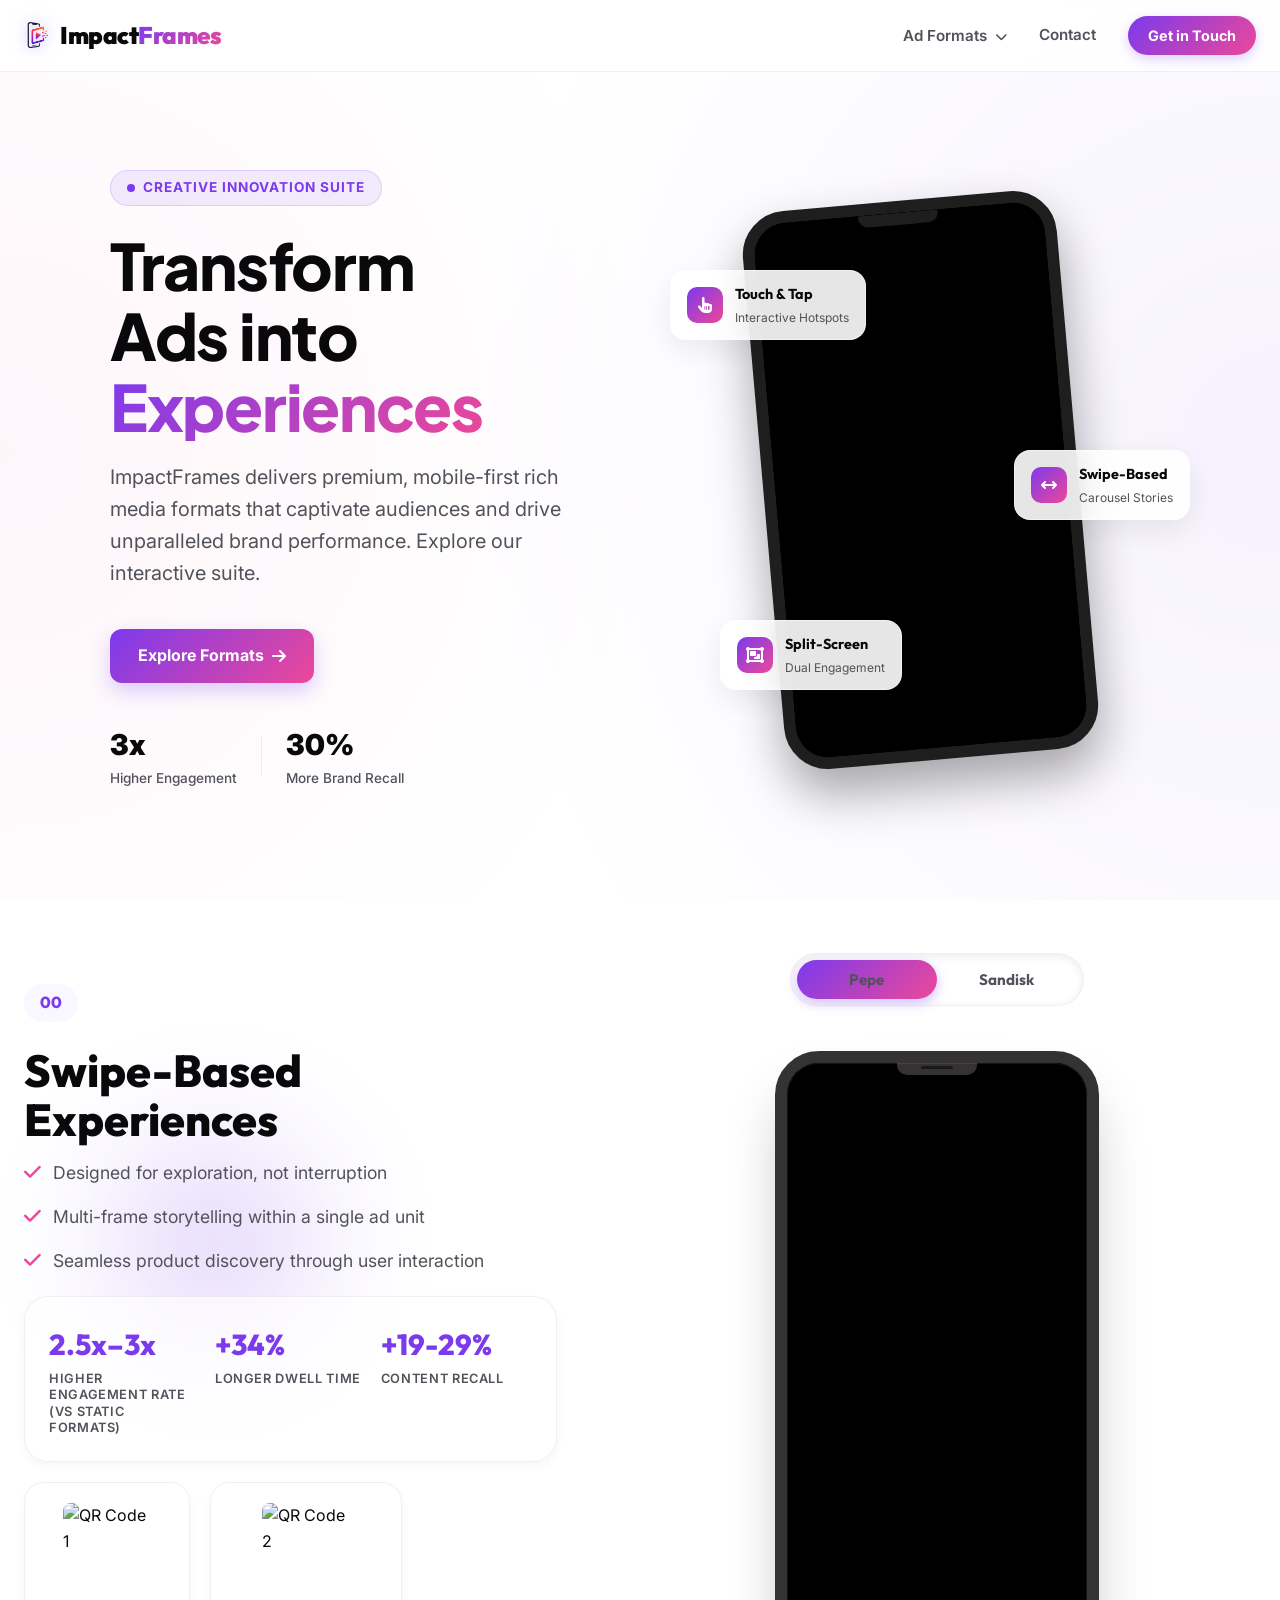
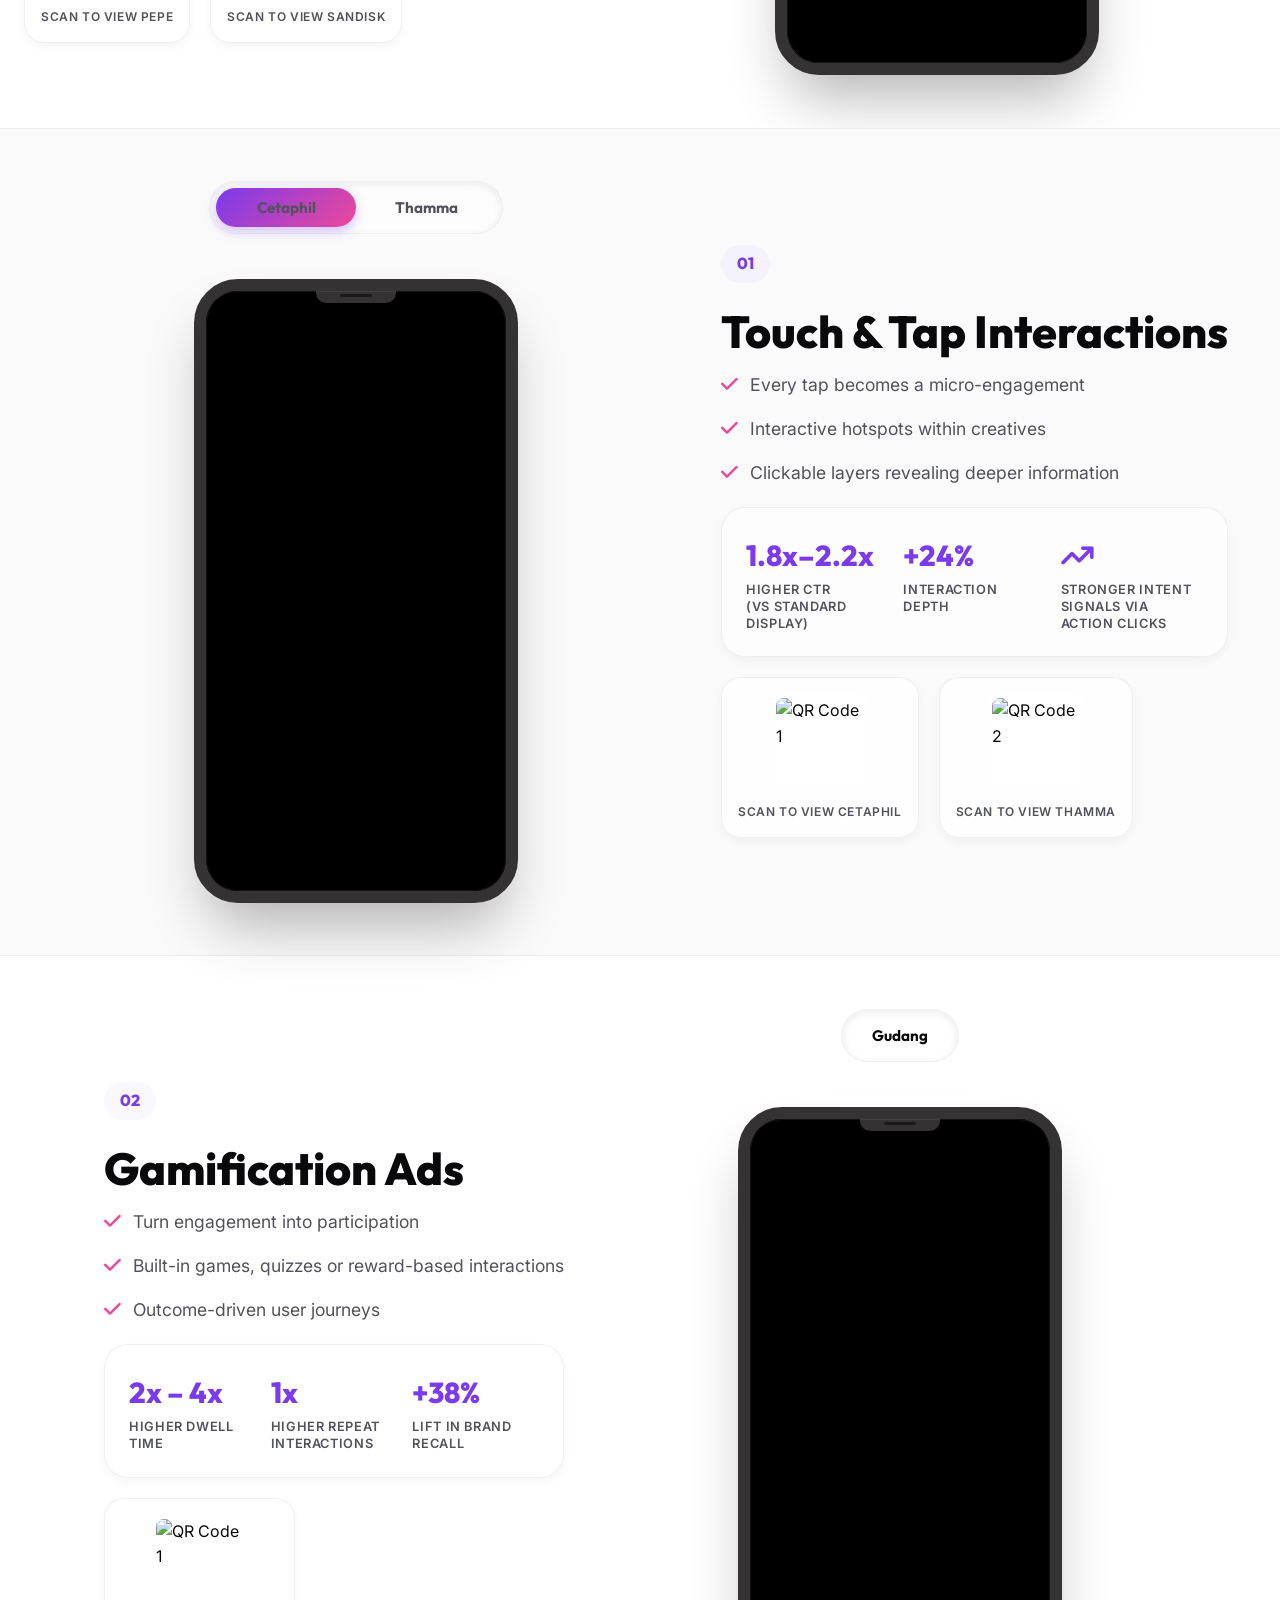
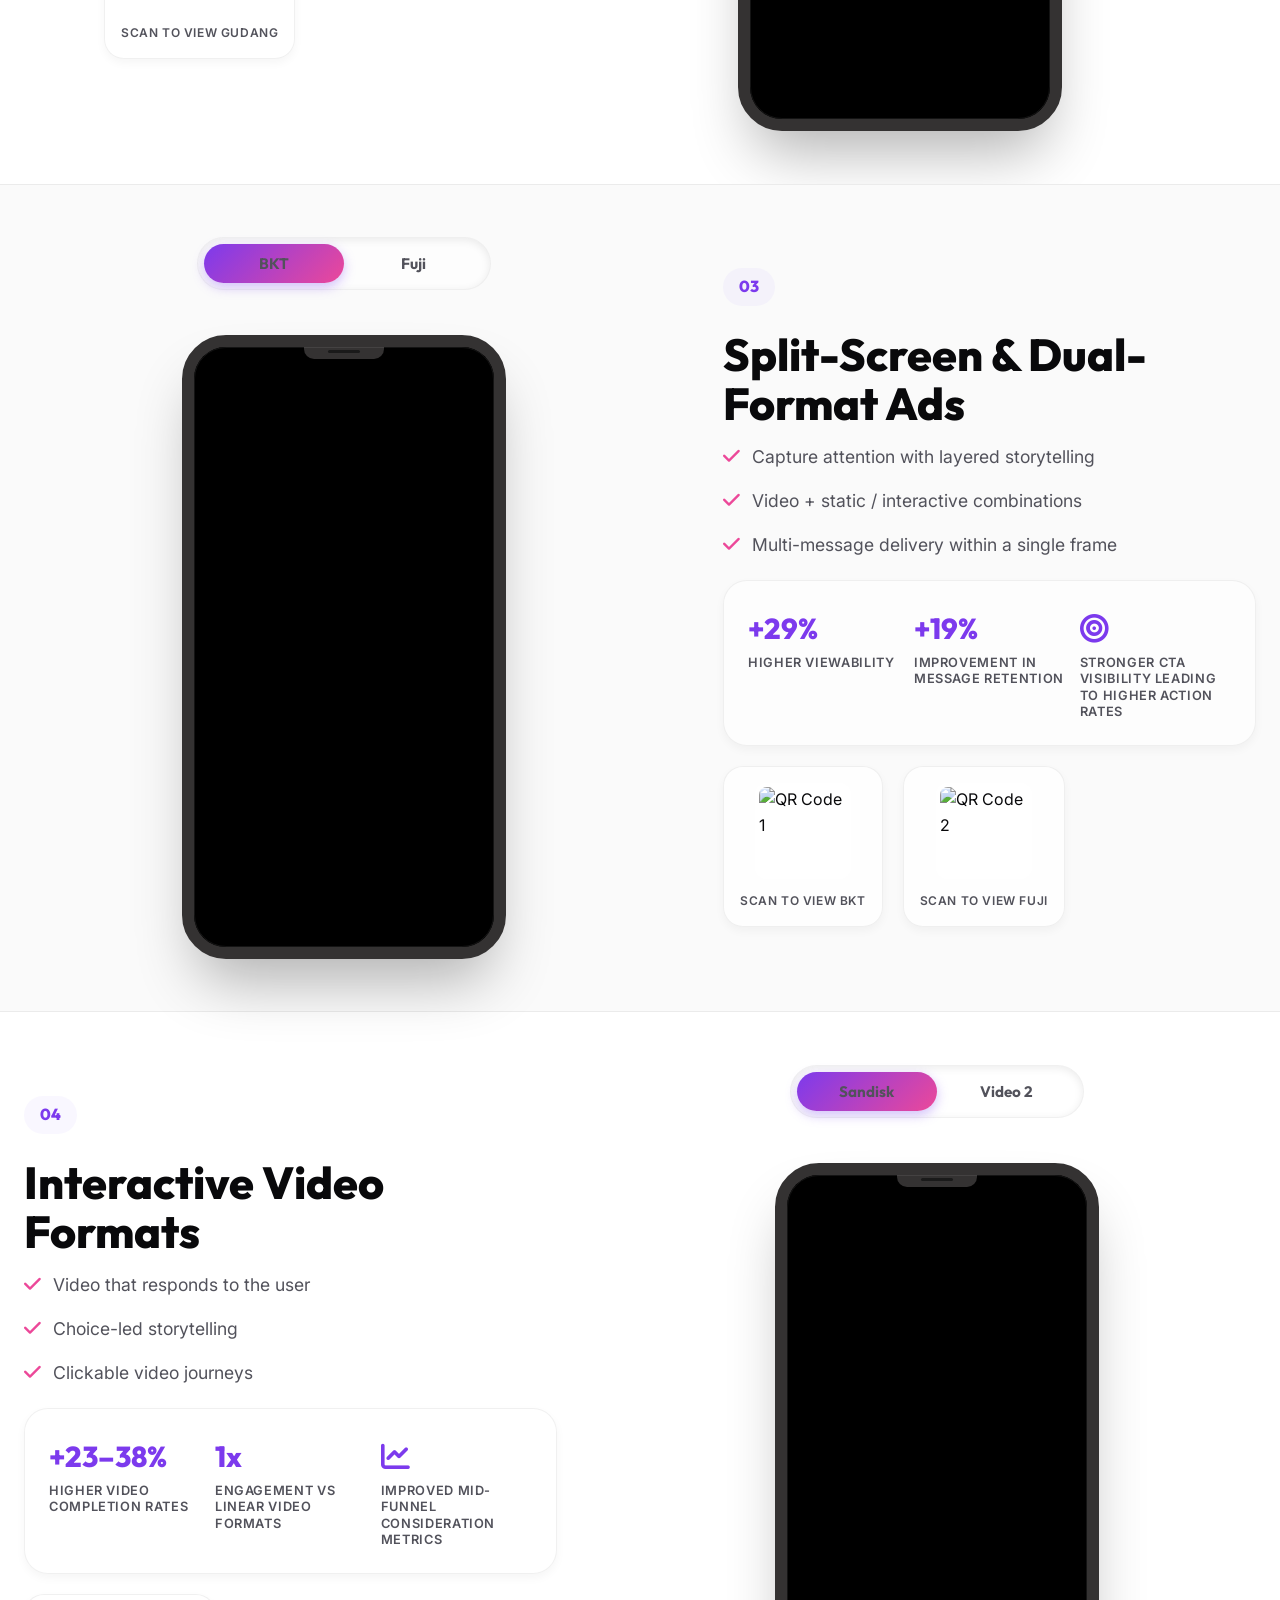
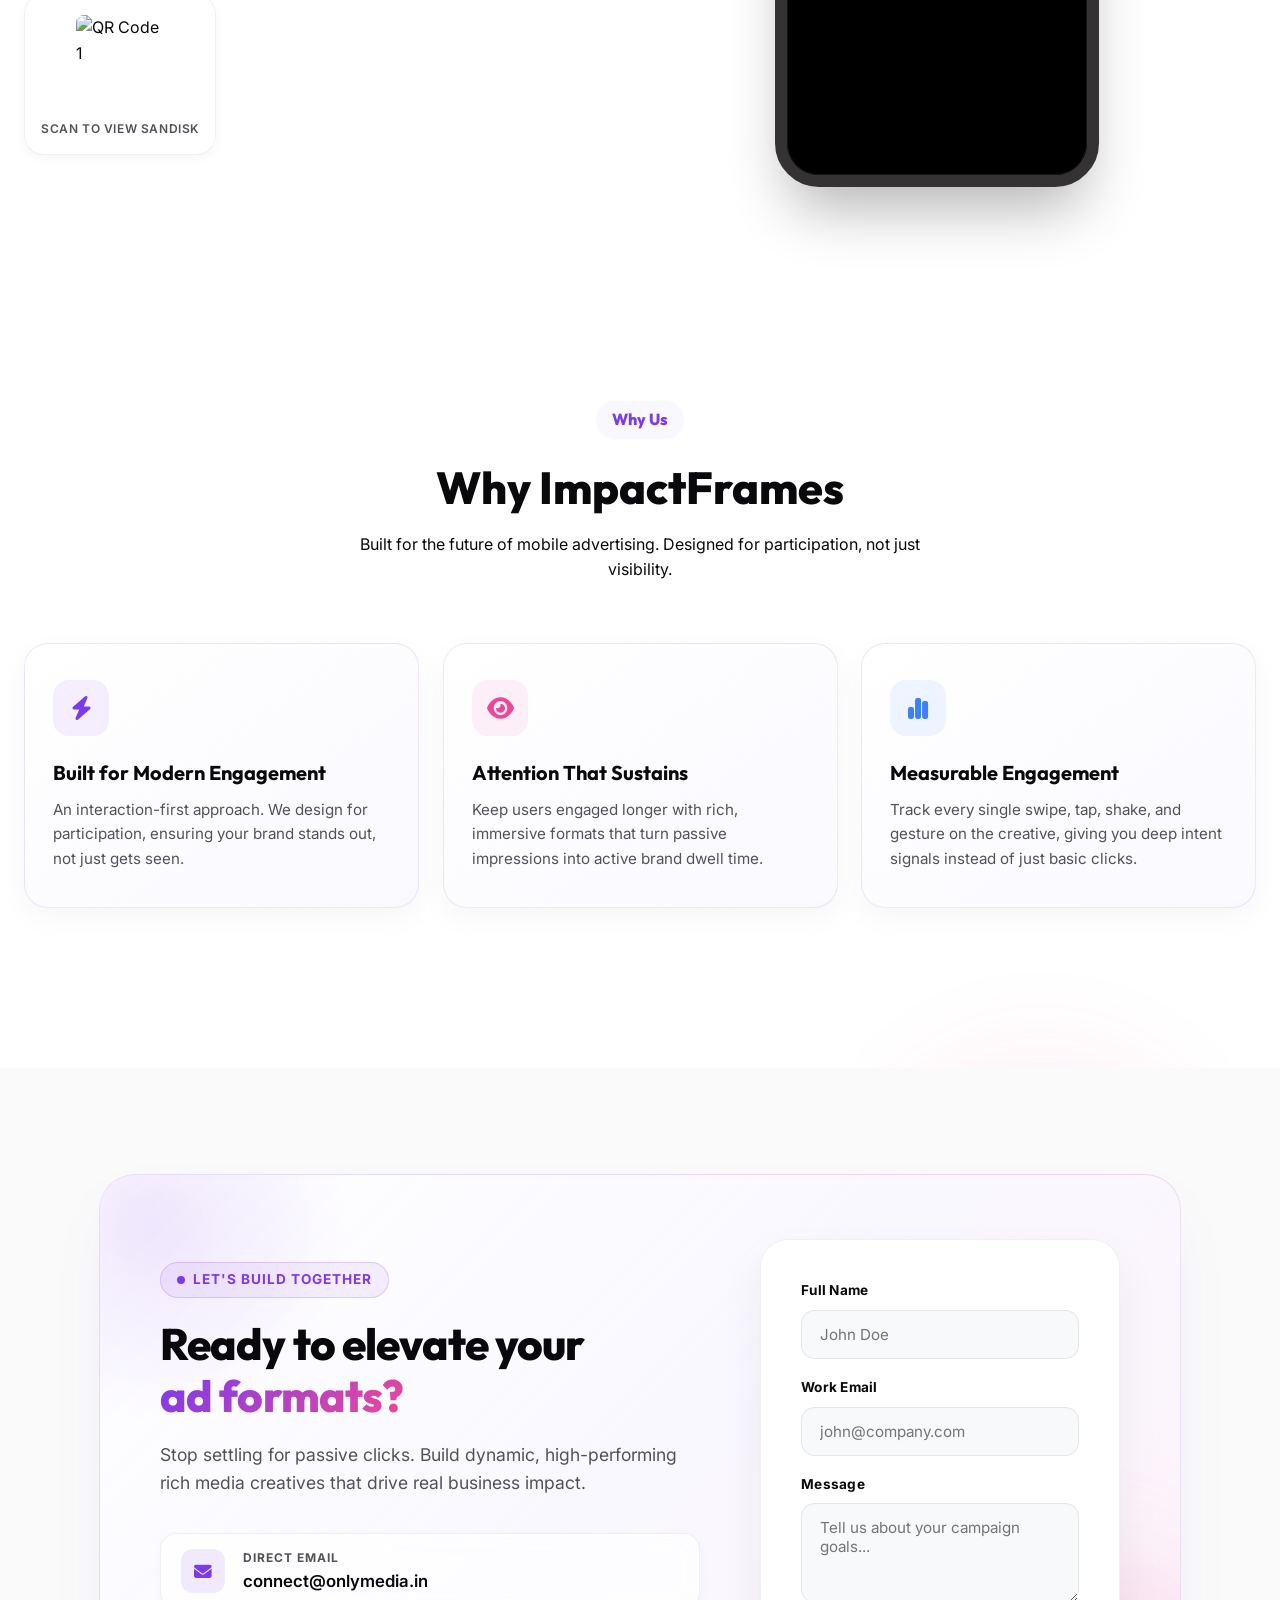
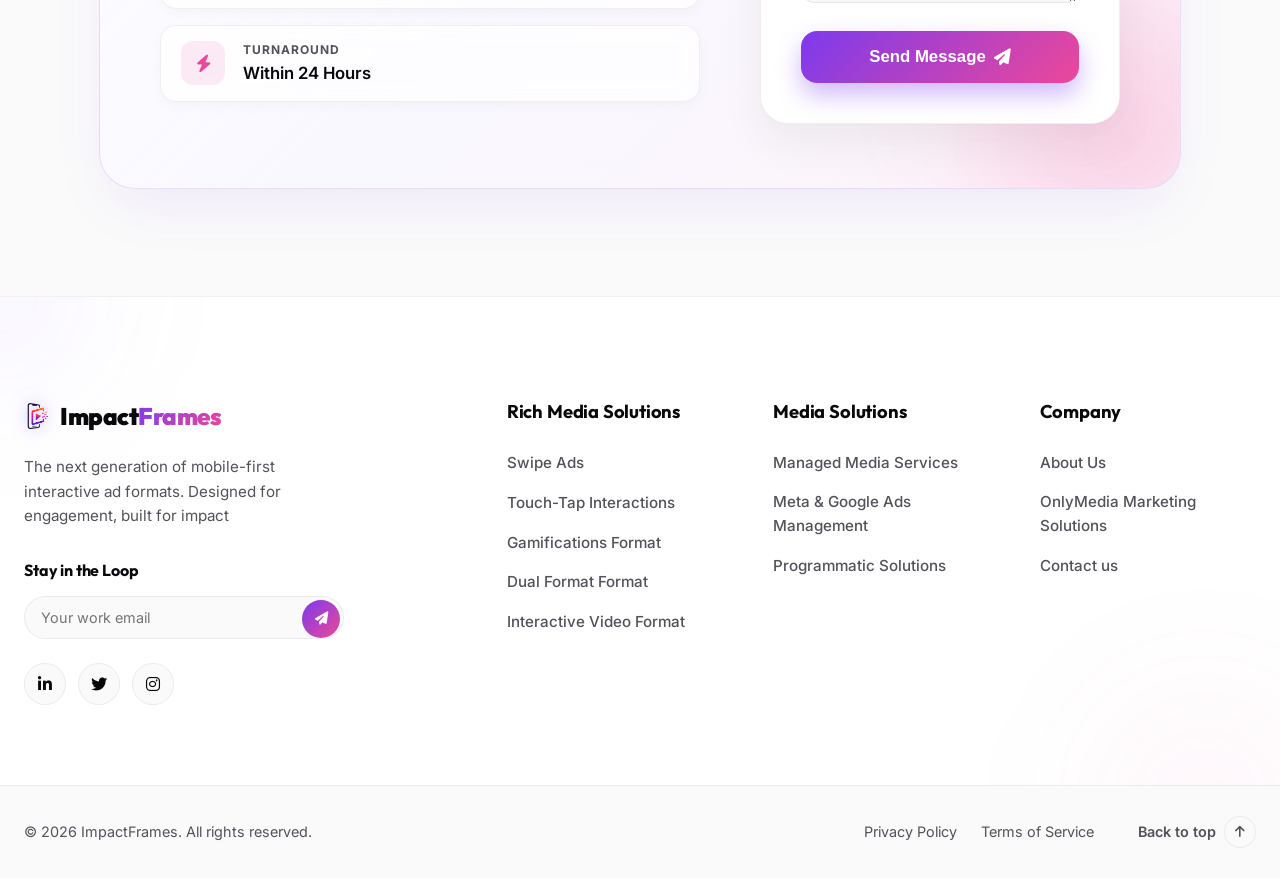
==== commit d20b685d: "Update CTA Section to match website light glassmorphism theme and colors" ====
--- a/index.html
+++ b/index.html
@@ -544,9 +544,9 @@
         <section id="contact" class="cta-section">
             <div class="container cta-container" data-aos="fade-up">
                 <div class="cta-content">
-                    <div class="hero-badge" style="margin-bottom: 20px; background: rgba(236, 72, 153, 0.15); border-color: rgba(236, 72, 153, 0.3);">
-                        <span class="pulse-dot" style="background: #EC4899;"></span>
-                        <span class="badge-text" style="color: #EC4899; font-weight: 700;">Let's Build Together</span>
+                    <div class="hero-badge" style="margin-bottom: 20px; background: rgba(124, 58, 237, 0.08); border-color: rgba(124, 58, 237, 0.2);">
+                        <span class="pulse-dot"></span>
+                        <span class="badge-text">Let's Build Together</span>
                     </div>
                     <h2 class="cta-title">Ready to elevate your <span class="gradient-text">ad formats?</span></h2>
                     <p class="cta-subtitle">Stop settling for passive clicks. Build dynamic, high-performing rich media creatives that drive real business impact.</p>
@@ -560,10 +560,10 @@
                             </div>
                         </a>
                         <div class="contact-item">
-                            <div class="icon-box" style="background: rgba(236, 72, 153, 0.15); color: #EC4899;"><i class="fa-solid fa-bolt"></i></div>
+                            <div class="icon-box" style="background: rgba(236, 72, 153, 0.1); color: var(--accent-secondary);"><i class="fa-solid fa-bolt"></i></div>
                             <div class="contact-info">
                                 <span class="contact-label">Turnaround</span>
-                                <span class="contact-value" style="color: #ffffff;">Within 24 Hours</span>
+                                <span class="contact-value">Within 24 Hours</span>
                             </div>
                         </div>
                     </div>
--- a/styles.css
+++ b/styles.css
@@ -1391,18 +1391,18 @@
 /* CTA Section Upgrade */
 .cta-section {
     padding: 100px 0 120px;
-    background-color: var(--bg-main);
+    background-color: var(--bg-alt);
     position: relative;
     overflow: hidden;
 }
 
 .cta-container {
-    background: linear-gradient(135deg, #0d0c1d 0%, #17132e 50%, #20133c 100%);
+    background: linear-gradient(135deg, rgba(255, 255, 255, 0.95) 0%, rgba(248, 246, 255, 0.85) 50%, rgba(253, 242, 248, 0.85) 100%);
     backdrop-filter: blur(24px);
-    border: 1px solid rgba(139, 92, 246, 0.25);
+    border: 1px solid rgba(124, 58, 237, 0.15);
     border-radius: 36px;
     padding: 64px 60px;
-    box-shadow: 0 30px 70px -15px rgba(124, 58, 237, 0.3), 0 0 0 1px rgba(255, 255, 255, 0.05) inset;
+    box-shadow: 0 25px 60px -15px rgba(124, 58, 237, 0.1), 0 1px 3px rgba(0, 0, 0, 0.02);
     position: relative;
     overflow: hidden;
     display: flex;
@@ -1418,7 +1418,7 @@
     left: -150px;
     width: 400px;
     height: 400px;
-    background: radial-gradient(circle, rgba(124, 58, 237, 0.25) 0%, rgba(0, 0, 0, 0) 70%);
+    background: radial-gradient(circle, rgba(124, 58, 237, 0.12) 0%, rgba(255, 255, 255, 0) 70%);
     pointer-events: none;
     border-radius: 50%;
 }
@@ -1430,7 +1430,7 @@
     right: -150px;
     width: 400px;
     height: 400px;
-    background: radial-gradient(circle, rgba(236, 72, 153, 0.2) 0%, rgba(0, 0, 0, 0) 70%);
+    background: radial-gradient(circle, rgba(236, 72, 153, 0.12) 0%, rgba(255, 255, 255, 0) 70%);
     pointer-events: none;
     border-radius: 50%;
 }
@@ -1444,7 +1444,7 @@
 .cta-title {
     font-size: 2.75rem;
     font-weight: 800;
-    color: #FFFFFF;
+    color: var(--text-main);
     margin-bottom: 18px;
     line-height: 1.2;
     letter-spacing: -0.02em;
@@ -1452,7 +1452,7 @@
 
 .cta-subtitle {
     font-size: 1.1rem;
-    color: rgba(255, 255, 255, 0.75);
+    color: var(--text-muted);
     margin-bottom: 36px;
     line-height: 1.6;
 }
@@ -1471,28 +1471,30 @@
     text-decoration: none;
     color: inherit;
     transition: transform 0.3s cubic-bezier(0.16, 1, 0.3, 1);
-    background: rgba(255, 255, 255, 0.05);
-    border: 1px solid rgba(255, 255, 255, 0.08);
+    background: rgba(255, 255, 255, 0.75);
+    border: 1px solid var(--glass-border);
     padding: 14px 20px;
     border-radius: 16px;
     backdrop-filter: blur(10px);
+    box-shadow: 0 4px 12px rgba(0, 0, 0, 0.03);
 }
 
 .contact-item:hover {
     transform: translateX(8px);
-    background: rgba(255, 255, 255, 0.08);
-    border-color: rgba(139, 92, 246, 0.3);
+    background: rgba(255, 255, 255, 0.95);
+    border-color: rgba(124, 58, 237, 0.25);
+    box-shadow: 0 8px 20px rgba(124, 58, 237, 0.08);
 }
 
 .icon-box {
     width: 44px;
     height: 44px;
     border-radius: 12px;
-    background: rgba(124, 58, 237, 0.2);
+    background: rgba(124, 58, 237, 0.1);
     display: flex;
     align-items: center;
     justify-content: center;
-    color: #A78BFA;
+    color: var(--accent-primary);
     font-size: 1.1rem;
 }
 
@@ -1505,14 +1507,14 @@
     font-size: 0.75rem;
     text-transform: uppercase;
     font-weight: 700;
-    color: rgba(255, 255, 255, 0.5);
+    color: var(--text-muted);
     letter-spacing: 0.08em;
 }
 
 .contact-value {
     font-size: 1.05rem;
     font-weight: 600;
-    color: #FFFFFF;
+    color: var(--text-main);
 }
 
 .cta-form-wrapper {
@@ -1520,12 +1522,12 @@
     z-index: 2;
     flex: 1;
     max-width: 480px;
-    background: rgba(255, 255, 255, 0.96);
+    background: #FFFFFF;
     backdrop-filter: blur(20px);
     padding: 40px;
     border-radius: 28px;
-    box-shadow: 0 25px 50px -12px rgba(0, 0, 0, 0.4);
-    border: 1px solid rgba(255, 255, 255, 0.6);
+    box-shadow: 0 20px 45px rgba(0, 0, 0, 0.06), 0 1px 3px rgba(0, 0, 0, 0.02);
+    border: 1px solid var(--glass-border);
 }
 
 .contact-form {
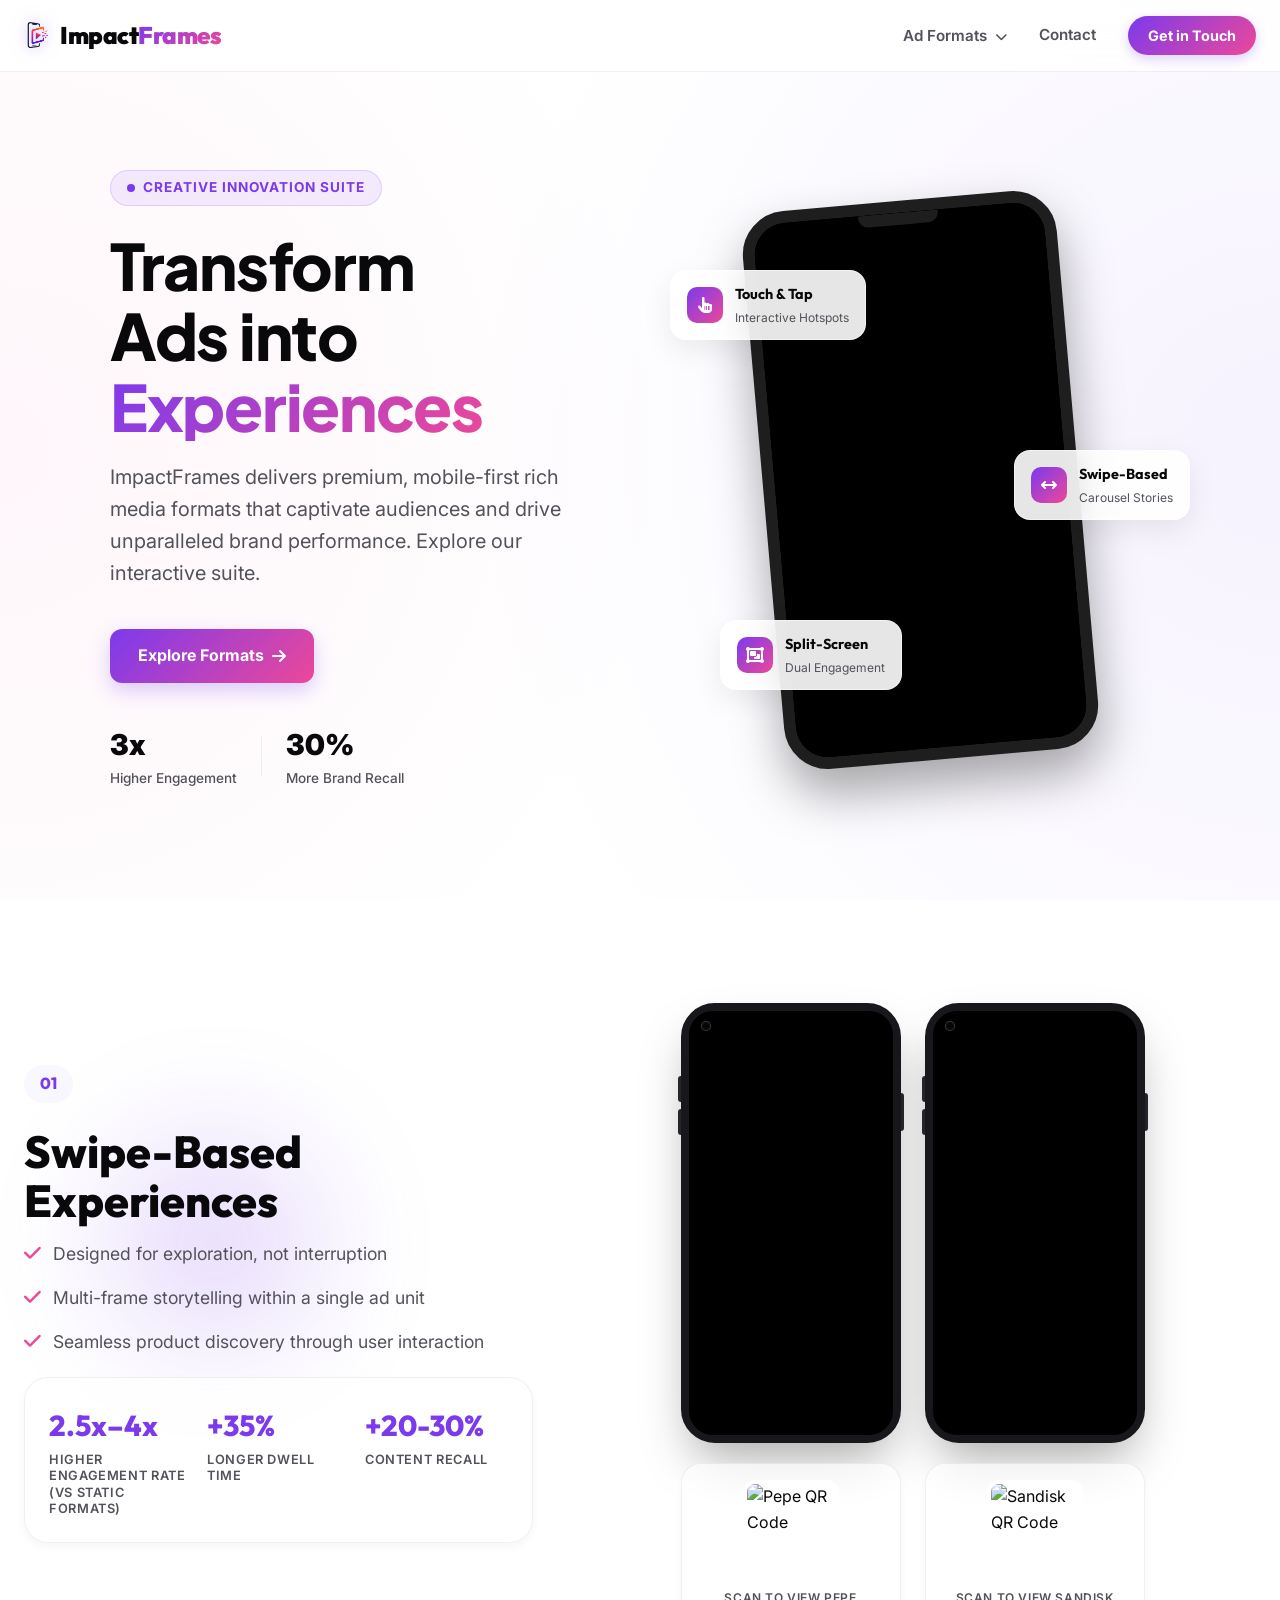
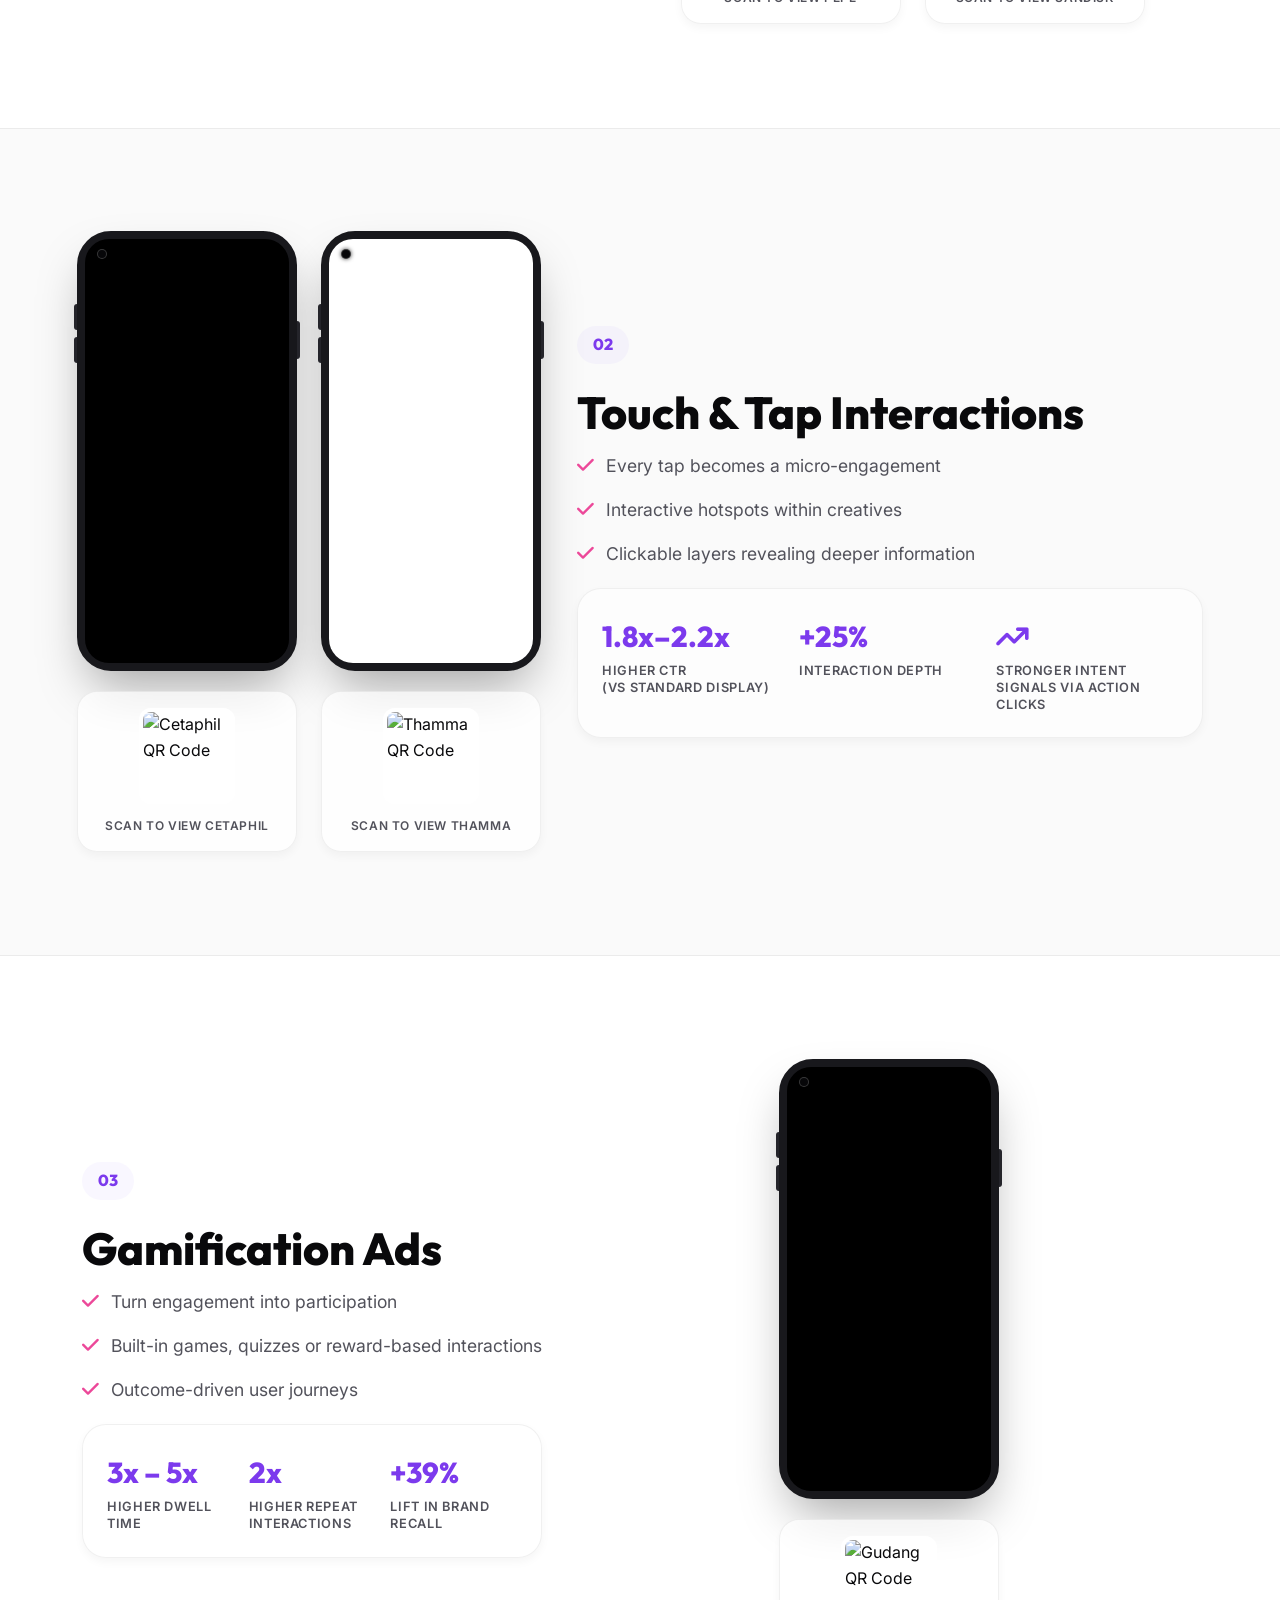
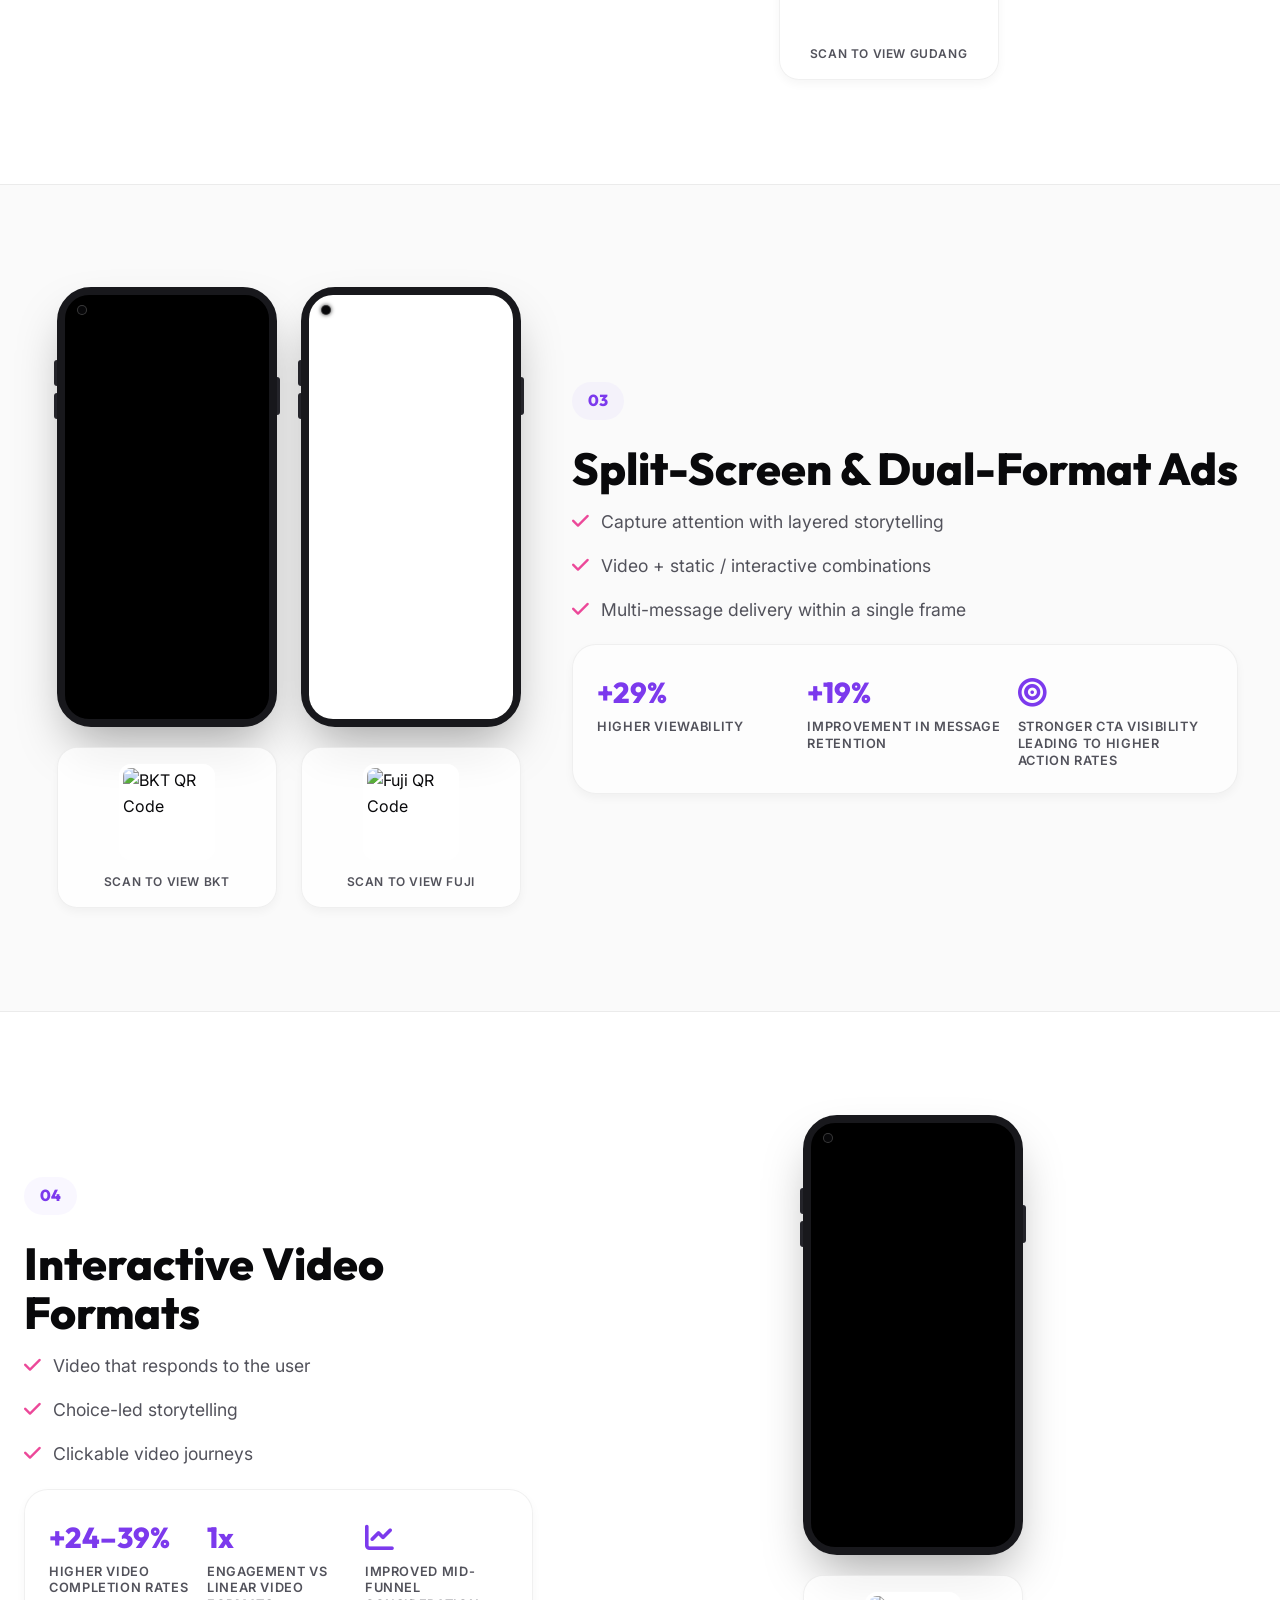
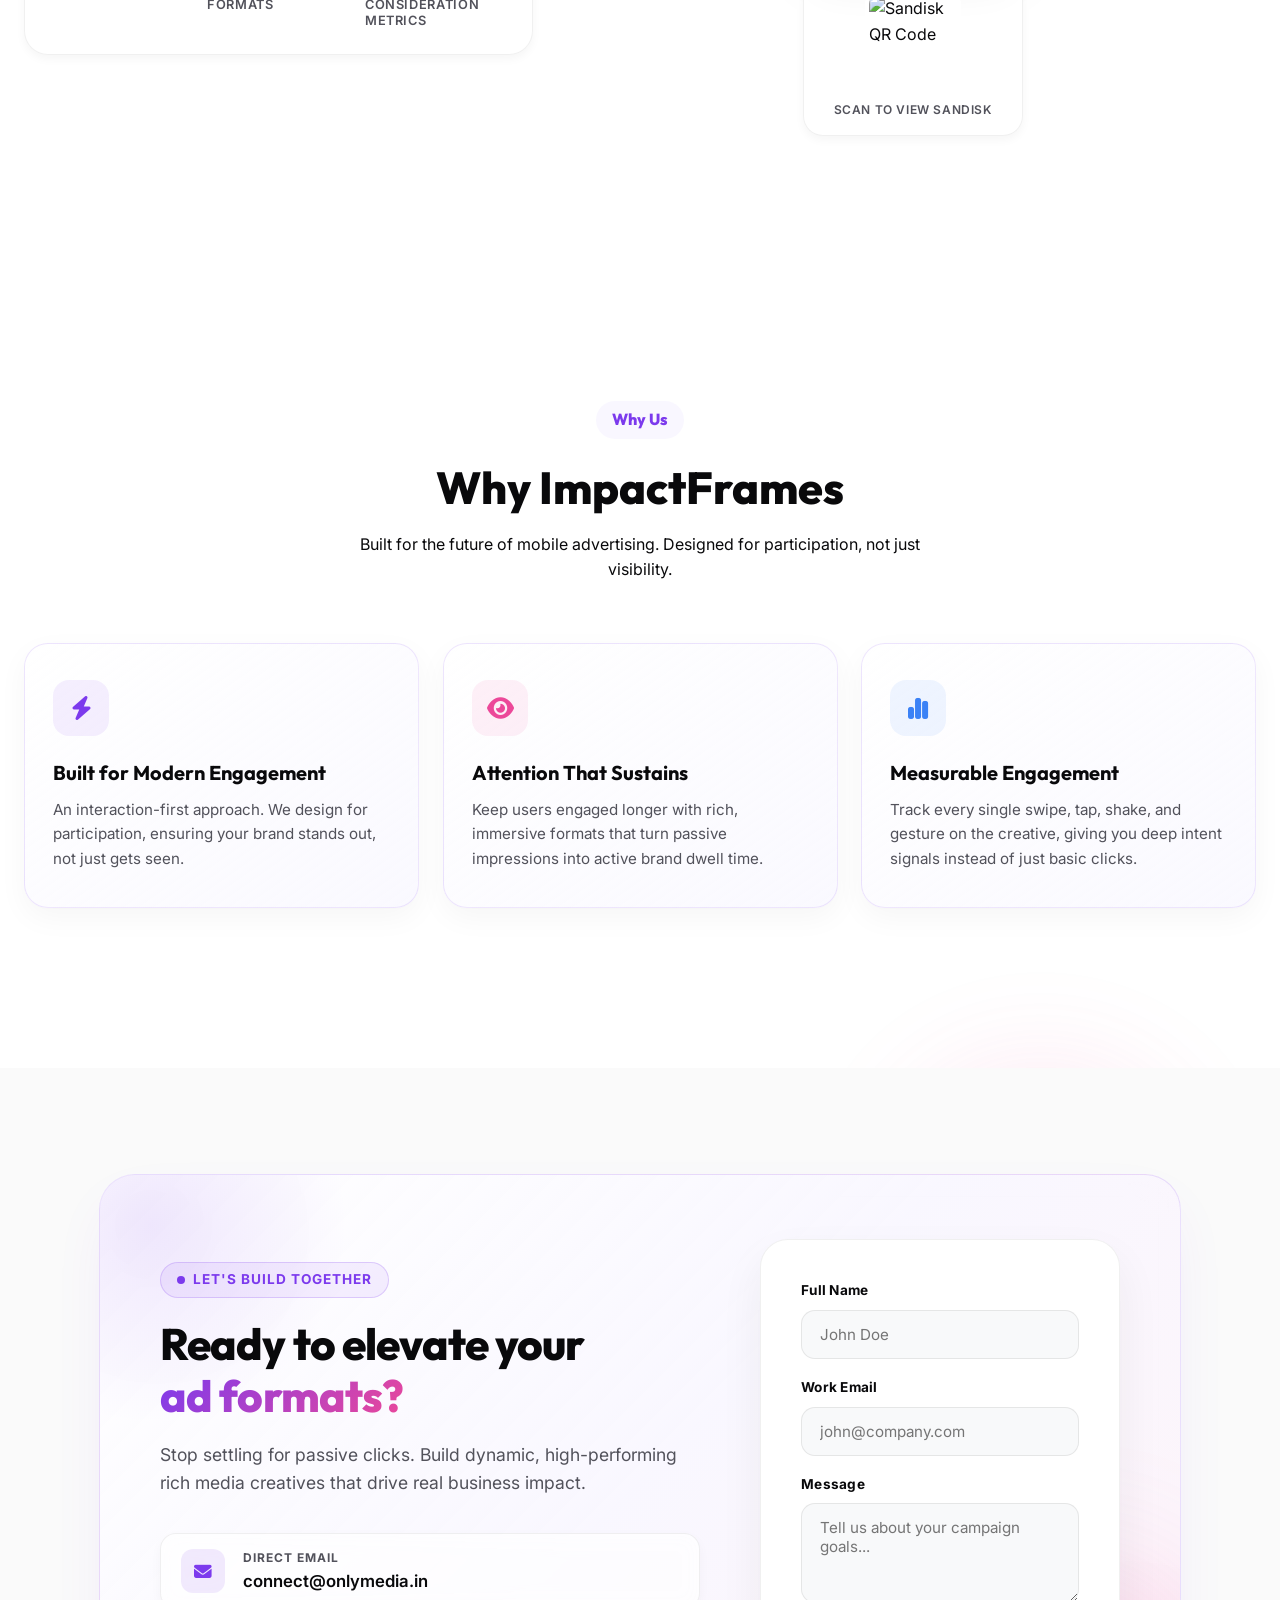
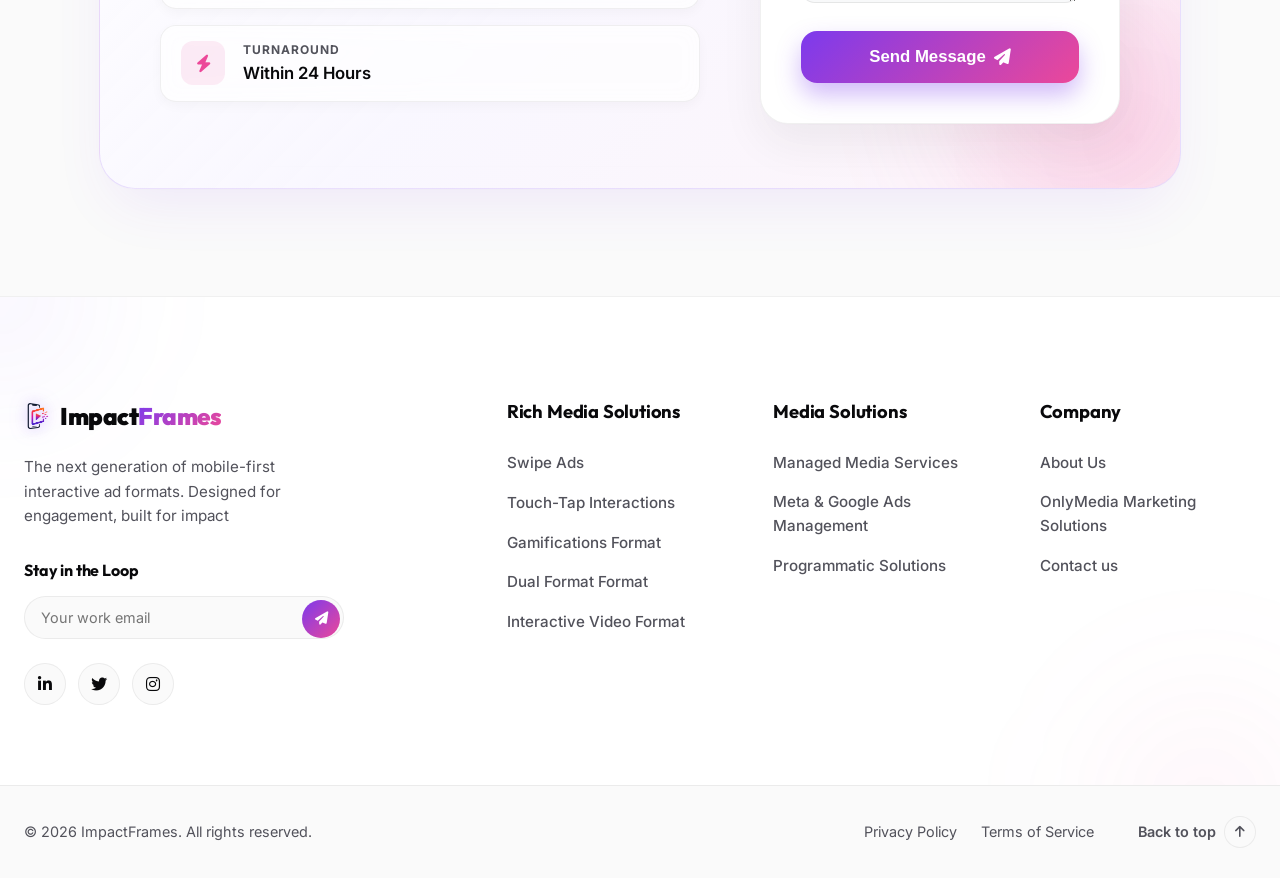
==== commit 439e07b4: "Update desktop view with dual phone side-by-side showcase and modern bezel frames across all ad sect" ====
--- a/index.html
+++ b/index.html
@@ -186,7 +186,7 @@
         <main id="formats">
             <!-- Section 1: Swipe-Based -->
             <section id="swipe-based" class="ad-section">
-                <div class="container ad-grid">
+                <div class="container ad-grid swipe-desktop-grid">
                     <div class="ad-content" data-aos="fade-right">
                         <div class="section-badge">01</div>
                         <h2 class="section-title">Swipe-Based Experiences</h2>
@@ -212,7 +212,8 @@
                             </div>
                         </div>
 
-                        <div class="qr-container">
+                        <!-- Mobile-only QR Container -->
+                        <div class="qr-container mobile-swipe-qr">
                             <a href="https://impactframes.in/pepe/v1/" target="_blank" class="qr-box">
                                 <img src="https://api.qrserver.com/v1/create-qr-code/?size=120x120&data=https://impactframes.in/pepe/v1/&color=0A0A0A&bgcolor=FFFFFF"
                                     alt="QR Code 1">
@@ -226,7 +227,8 @@
                         </div>
                     </div>
 
-                    <div class="ad-preview" data-aos="fade-left" x-data="{ activeAd: 'ad1' }">
+                    <!-- Mobile-only Ad Preview (with Toggle and Single Phone) -->
+                    <div class="ad-preview mobile-swipe-preview" data-aos="fade-left" x-data="{ activeAd: 'ad1' }">
                         <div class="toggle-wrapper">
                             <div class="toggle-container">
                                 <div class="toggle-bg" :class="activeAd === 'ad2' ? 'slide-right' : 'slide-left'"></div>
@@ -250,12 +252,49 @@
                             </div>
                         </div>
                     </div>
+
+                    <!-- Desktop-only Dual Phone Showcase (Side-by-Side Horizontal) -->
+                    <div class="desktop-dual-showcase" data-aos="fade-left">
+                        <div class="dual-phone-column">
+                            <div class="modern-bezel-phone">
+                                <div class="side-btn vol-up"></div>
+                                <div class="side-btn vol-down"></div>
+                                <div class="side-btn power-btn"></div>
+                                <div class="phone-screen-area">
+                                    <div class="camera-dot-punch"></div>
+                                    <video src="Pepe.mp4" preload="auto" autoplay loop muted playsinline class="mockup-video"></video>
+                                </div>
+                            </div>
+                            <a href="https://impactframes.in/pepe/v1/" target="_blank" class="qr-box desktop-qr-card">
+                                <img src="https://api.qrserver.com/v1/create-qr-code/?size=120x120&data=https://impactframes.in/pepe/v1/&color=0A0A0A&bgcolor=FFFFFF"
+                                    alt="Pepe QR Code">
+                                <span>Scan to view Pepe</span>
+                            </a>
+                        </div>
+
+                        <div class="dual-phone-column">
+                            <div class="modern-bezel-phone">
+                                <div class="side-btn vol-up"></div>
+                                <div class="side-btn vol-down"></div>
+                                <div class="side-btn power-btn"></div>
+                                <div class="phone-screen-area">
+                                    <div class="camera-dot-punch"></div>
+                                    <video src="Sandisk.mp4" preload="auto" autoplay loop muted playsinline class="mockup-video"></video>
+                                </div>
+                            </div>
+                            <a href="https://onlymedia.in/ads/SunscreenCetaphil/v1/" target="_blank" class="qr-box desktop-qr-card">
+                                <img src="https://api.qrserver.com/v1/create-qr-code/?size=120x120&data=https://onlymedia.in/ads/SunscreenCetaphil/v1/&color=0A0A0A&bgcolor=FFFFFF"
+                                    alt="Sandisk QR Code">
+                                <span>Scan to view Sandisk</span>
+                            </a>
+                        </div>
+                    </div>
                 </div>
             </section>
 
             <!-- Section 2: Touch & Tap -->
             <section id="touch-tap" class="ad-section alt-bg">
-                <div class="container ad-grid reverse">
+                <div class="container ad-grid reverse swipe-desktop-grid">
                     <div class="ad-content" data-aos="fade-left">
                         <div class="section-badge">02</div>
                         <h2 class="section-title">Touch & Tap Interactions</h2>
@@ -280,7 +319,8 @@
                             </div>
                         </div>
 
-                        <div class="qr-container">
+                        <!-- Mobile-only QR Container -->
+                        <div class="qr-container mobile-swipe-qr">
                             <a href="https://onlymedia.in/ads/SunscreenCetaphil/v1/" target="_blank" class="qr-box">
                                 <img src="https://api.qrserver.com/v1/create-qr-code/?size=120x120&data=https://onlymedia.in/ads/SunscreenCetaphil/v1/&color=0A0A0A&bgcolor=FFFFFF"
                                     alt="QR Code 1">
@@ -294,7 +334,8 @@
                         </div>
                     </div>
 
-                    <div class="ad-preview" data-aos="fade-right" x-data="{ activeAd: 'ad1' }">
+                    <!-- Mobile-only Ad Preview -->
+                    <div class="ad-preview mobile-swipe-preview" data-aos="fade-right" x-data="{ activeAd: 'ad1' }">
                         <div class="toggle-wrapper">
                             <div class="toggle-container">
                                 <div class="toggle-bg" :class="activeAd === 'ad2' ? 'slide-right' : 'slide-left'"></div>
@@ -319,12 +360,49 @@
                             </template>
                         </div>
                     </div>
+
+                    <!-- Desktop-only Dual Phone Showcase -->
+                    <div class="desktop-dual-showcase" data-aos="fade-right">
+                        <div class="dual-phone-column">
+                            <div class="modern-bezel-phone">
+                                <div class="side-btn vol-up"></div>
+                                <div class="side-btn vol-down"></div>
+                                <div class="side-btn power-btn"></div>
+                                <div class="phone-screen-area">
+                                    <div class="camera-dot-punch"></div>
+                                    <video src="Cetaphil.mp4" preload="auto" autoplay loop muted playsinline class="mockup-video"></video>
+                                </div>
+                            </div>
+                            <a href="https://onlymedia.in/ads/SunscreenCetaphil/v1/" target="_blank" class="qr-box desktop-qr-card">
+                                <img src="https://api.qrserver.com/v1/create-qr-code/?size=120x120&data=https://onlymedia.in/ads/SunscreenCetaphil/v1/&color=0A0A0A&bgcolor=FFFFFF"
+                                    alt="Cetaphil QR Code">
+                                <span>Scan to view Cetaphil</span>
+                            </a>
+                        </div>
+
+                        <div class="dual-phone-column">
+                            <div class="modern-bezel-phone">
+                                <div class="side-btn vol-up"></div>
+                                <div class="side-btn vol-down"></div>
+                                <div class="side-btn power-btn"></div>
+                                <div class="phone-screen-area">
+                                    <div class="camera-dot-punch"></div>
+                                    <iframe src="cloned_ads/junglethamma.html" title="Thamma Ad" style="width: 100%; height: 100%; border: none; display: block; background: #fff;"></iframe>
+                                </div>
+                            </div>
+                            <a href="https://onlymedia.in/ads/JungleThamma/v3/" target="_blank" class="qr-box desktop-qr-card">
+                                <img src="https://api.qrserver.com/v1/create-qr-code/?size=120x120&data=https://onlymedia.in/ads/JungleThamma/v3/&color=0A0A0A&bgcolor=FFFFFF"
+                                    alt="Thamma QR Code">
+                                <span>Scan to view Thamma</span>
+                            </a>
+                        </div>
+                    </div>
                 </div>
             </section>
 
             <!-- Section 3: Gamification Ads -->
             <section id="gamification" class="ad-section">
-                <div class="container ad-grid">
+                <div class="container ad-grid swipe-desktop-grid">
                     <div class="ad-content" data-aos="fade-right">
                         <div class="section-badge">03</div>
                         <h2 class="section-title">Gamification Ads</h2>
@@ -349,7 +427,8 @@
                             </div>
                         </div>
 
-                        <div class="qr-container">
+                        <!-- Mobile-only QR Container -->
+                        <div class="qr-container mobile-swipe-qr">
                             <a href="https://onlymedia.in" target="_blank" class="qr-box">
                                 <img src="https://api.qrserver.com/v1/create-qr-code/?size=120x120&data=https://onlymedia.in&color=0A0A0A&bgcolor=FFFFFF"
                                     alt="QR Code 1">
@@ -358,7 +437,8 @@
                         </div>
                     </div>
 
-                    <div class="ad-preview" data-aos="fade-left" x-data="{ activeAd: 'ad1' }">
+                    <!-- Mobile-only Ad Preview -->
+                    <div class="ad-preview mobile-swipe-preview" data-aos="fade-left" x-data="{ activeAd: 'ad1' }">
                         <div class="toggle-wrapper">
                             <div class="toggle-container" style="justify-content: center;">
                                 <button class="toggle-btn active" style="width: 100%;">Gudang</button>
@@ -375,12 +455,32 @@
                             </div>
                         </div>
                     </div>
+
+                    <!-- Desktop-only Single Phone Showcase -->
+                    <div class="desktop-dual-showcase" data-aos="fade-left" style="justify-content: center;">
+                        <div class="dual-phone-column">
+                            <div class="modern-bezel-phone">
+                                <div class="side-btn vol-up"></div>
+                                <div class="side-btn vol-down"></div>
+                                <div class="side-btn power-btn"></div>
+                                <div class="phone-screen-area">
+                                    <div class="camera-dot-punch"></div>
+                                    <video src="Gudang.mp4" preload="auto" autoplay loop muted playsinline class="mockup-video"></video>
+                                </div>
+                            </div>
+                            <a href="https://onlymedia.in" target="_blank" class="qr-box desktop-qr-card">
+                                <img src="https://api.qrserver.com/v1/create-qr-code/?size=120x120&data=https://onlymedia.in&color=0A0A0A&bgcolor=FFFFFF"
+                                    alt="Gudang QR Code">
+                                <span>Scan to view Gudang</span>
+                            </a>
+                        </div>
+                    </div>
                 </div>
             </section>
 
             <!-- Section 4: Split-Screen & Dual-Format Ads -->
             <section id="split-screen" class="ad-section alt-bg">
-                <div class="container ad-grid reverse">
+                <div class="container ad-grid reverse swipe-desktop-grid">
                     <div class="ad-content" data-aos="fade-left">
                         <div class="section-badge">04</div>
                         <h2 class="section-title">Split-Screen & Dual-Format Ads</h2>
@@ -405,7 +505,8 @@
                             </div>
                         </div>
 
-                        <div class="qr-container">
+                        <!-- Mobile-only QR Container -->
+                        <div class="qr-container mobile-swipe-qr">
                             <a href="https://impactframes.in/bkt/v2/" target="_blank" class="qr-box">
                                 <img src="https://api.qrserver.com/v1/create-qr-code/?size=120x120&data=https://impactframes.in/bkt/v2/&color=0A0A0A&bgcolor=FFFFFF"
                                     alt="QR Code 1">
@@ -419,7 +520,8 @@
                         </div>
                     </div>
 
-                    <div class="ad-preview" data-aos="fade-right" x-data="{ activeAd: 'ad1' }">
+                    <!-- Mobile-only Ad Preview -->
+                    <div class="ad-preview mobile-swipe-preview" data-aos="fade-right" x-data="{ activeAd: 'ad1' }">
                         <div class="toggle-wrapper">
                             <div class="toggle-container">
                                 <div class="toggle-bg" :class="activeAd === 'ad2' ? 'slide-right' : 'slide-left'"></div>
@@ -444,12 +546,49 @@
                             </template>
                         </div>
                     </div>
+
+                    <!-- Desktop-only Dual Phone Showcase -->
+                    <div class="desktop-dual-showcase" data-aos="fade-right">
+                        <div class="dual-phone-column">
+                            <div class="modern-bezel-phone">
+                                <div class="side-btn vol-up"></div>
+                                <div class="side-btn vol-down"></div>
+                                <div class="side-btn power-btn"></div>
+                                <div class="phone-screen-area">
+                                    <div class="camera-dot-punch"></div>
+                                    <video src="BKT.mp4" preload="auto" autoplay loop muted playsinline class="mockup-video"></video>
+                                </div>
+                            </div>
+                            <a href="https://impactframes.in/bkt/v2/" target="_blank" class="qr-box desktop-qr-card">
+                                <img src="https://api.qrserver.com/v1/create-qr-code/?size=120x120&data=https://impactframes.in/bkt/v2/&color=0A0A0A&bgcolor=FFFFFF"
+                                    alt="BKT QR Code">
+                                <span>Scan to view BKT</span>
+                            </a>
+                        </div>
+
+                        <div class="dual-phone-column">
+                            <div class="modern-bezel-phone">
+                                <div class="side-btn vol-up"></div>
+                                <div class="side-btn vol-down"></div>
+                                <div class="side-btn power-btn"></div>
+                                <div class="phone-screen-area">
+                                    <div class="camera-dot-punch"></div>
+                                    <iframe src="cloned_ads/fujifilm1.html" title="Fuji Ad" style="width: 100%; height: 100%; border: none; display: block; background: #fff;"></iframe>
+                                </div>
+                            </div>
+                            <a href="https://onlymedia.in/ads/fujifilms/v1/" target="_blank" class="qr-box desktop-qr-card">
+                                <img src="https://api.qrserver.com/v1/create-qr-code/?size=120x120&data=https://onlymedia.in/ads/fujifilms/v1/&color=0A0A0A&bgcolor=FFFFFF"
+                                    alt="Fuji QR Code">
+                                <span>Scan to view Fuji</span>
+                            </a>
+                        </div>
+                    </div>
                 </div>
             </section>
 
             <!-- Section 5: Interactive Video Formats -->
             <section id="interactive-video" class="ad-section">
-                <div class="container ad-grid">
+                <div class="container ad-grid swipe-desktop-grid">
                     <div class="ad-content" data-aos="fade-right">
                         <div class="section-badge">05</div>
                         <h2 class="section-title">Interactive Video Formats</h2>
@@ -474,7 +613,8 @@
                             </div>
                         </div>
 
-                        <div class="qr-container">
+                        <!-- Mobile-only QR Container -->
+                        <div class="qr-container mobile-swipe-qr">
                             <a href="https://onlymedia.in" target="_blank" class="qr-box">
                                 <img src="https://api.qrserver.com/v1/create-qr-code/?size=120x120&data=https://onlymedia.in&color=0A0A0A&bgcolor=FFFFFF"
                                     alt="QR Code 1">
@@ -483,14 +623,11 @@
                         </div>
                     </div>
 
-                    <div class="ad-preview" data-aos="fade-right" x-data="{ activeAd: 'ad1' }">
+                    <!-- Mobile-only Ad Preview -->
+                    <div class="ad-preview mobile-swipe-preview" data-aos="fade-right" x-data="{ activeAd: 'ad1' }">
                         <div class="toggle-wrapper">
-                            <div class="toggle-container">
-                                <div class="toggle-bg" :class="activeAd === 'ad2' ? 'slide-right' : 'slide-left'"></div>
-                                <button class="toggle-btn" :class="activeAd === 'ad1' ? 'active' : ''"
-                                    @click="activeAd = 'ad1'">Sandisk</button>
-                                <button class="toggle-btn" :class="activeAd === 'ad2' ? 'active' : ''"
-                                    @click="activeAd = 'ad2'">Video 2</button>
+                            <div class="toggle-container" style="justify-content: center;">
+                                <button class="toggle-btn active" style="width: 100%;">Sandisk</button>
                             </div>
                         </div>
 
@@ -499,12 +636,29 @@
                             <div class="speaker"></div>
                             <div class="camera"></div>
 
-                            <div x-show="activeAd === 'ad1'" class="sandisk-video-container">
-                                <video x-init="$watch('activeAd', val => { if(val === 'ad1') $el.play(); else $el.pause(); })" src="Sandisk.mp4" preload="auto" autoplay loop muted playsinline></video>
-                            </div>
-                            <div x-show="activeAd === 'ad2'" class="blank-ad-screen" style="display: none;">
-                                <span class="blank-ad-placeholder-text">Interactive Video Coming Soon</span>
-                            </div>
+                            <div class="sandisk-video-container">
+                                <video src="Sandisk.mp4" preload="auto" autoplay loop muted playsinline></video>
+                            </div>
+                        </div>
+                    </div>
+
+                    <!-- Desktop-only Single Phone Showcase -->
+                    <div class="desktop-dual-showcase" data-aos="fade-right" style="justify-content: center;">
+                        <div class="dual-phone-column">
+                            <div class="modern-bezel-phone">
+                                <div class="side-btn vol-up"></div>
+                                <div class="side-btn vol-down"></div>
+                                <div class="side-btn power-btn"></div>
+                                <div class="phone-screen-area">
+                                    <div class="camera-dot-punch"></div>
+                                    <video src="Sandisk.mp4" preload="auto" autoplay loop muted playsinline class="mockup-video"></video>
+                                </div>
+                            </div>
+                            <a href="https://onlymedia.in" target="_blank" class="qr-box desktop-qr-card">
+                                <img src="https://api.qrserver.com/v1/create-qr-code/?size=120x120&data=https://onlymedia.in&color=0A0A0A&bgcolor=FFFFFF"
+                                    alt="Sandisk QR Code">
+                                <span>Scan to view Sandisk</span>
+                            </a>
                         </div>
                     </div>
                 </div>
--- a/styles.css
+++ b/styles.css
@@ -2409,4 +2409,130 @@
         grid-template-columns: 1fr;
         gap: 20px;
     }
+}
+
+/* Desktop Dual Phone Showcase for Swipe-Based Section */
+.desktop-dual-showcase {
+    display: none;
+}
+
+@media (min-width: 992px) {
+    /* Desktop-only: hide mobile QR and toggle preview in Section 1 */
+    .mobile-swipe-qr,
+    .mobile-swipe-preview {
+        display: none !important;
+    }
+
+    /* Expand Swipe-Based desktop grid to accommodate side-by-side phones */
+    .ad-grid.swipe-desktop-grid {
+        grid-template-columns: 1fr 1.35fr;
+        gap: 36px;
+    }
+
+    .desktop-dual-showcase {
+        display: flex;
+        flex-direction: row;
+        align-items: flex-start;
+        justify-content: center;
+        gap: 24px;
+        width: 100%;
+    }
+
+    .dual-phone-column {
+        display: flex;
+        flex-direction: column;
+        align-items: center;
+        gap: 16px;
+    }
+
+    /* Sleek Modern Bezel Phone Mockup with side hardware buttons & punch-hole camera */
+    .modern-bezel-phone {
+        position: relative;
+        width: 220px;
+        height: 440px;
+        background: #09090b;
+        border: 8px solid #18181c;
+        border-radius: 34px;
+        box-shadow: 0 25px 50px -12px rgba(0, 0, 0, 0.35), 0 0 0 1px rgba(255, 255, 255, 0.08) inset;
+        transition: transform 0.4s cubic-bezier(0.16, 1, 0.3, 1), box-shadow 0.4s ease;
+    }
+
+    .modern-bezel-phone:hover {
+        transform: translateY(-8px) scale(1.02);
+        box-shadow: 0 35px 65px -15px rgba(124, 58, 237, 0.25), 0 0 0 1px rgba(124, 58, 237, 0.3) inset;
+    }
+
+    /* Protruding Side Buttons */
+    .modern-bezel-phone .side-btn {
+        position: absolute;
+        background: #24242a;
+        z-index: 1;
+    }
+
+    /* Left Edge: Volume Rocker */
+    .modern-bezel-phone .side-btn.vol-up {
+        left: -11px;
+        top: 65px;
+        width: 3px;
+        height: 26px;
+        border-top-left-radius: 3px;
+        border-bottom-left-radius: 3px;
+    }
+
+    .modern-bezel-phone .side-btn.vol-down {
+        left: -11px;
+        top: 98px;
+        width: 3px;
+        height: 26px;
+        border-top-left-radius: 3px;
+        border-bottom-left-radius: 3px;
+    }
+
+    /* Right Edge: Power Button */
+    .modern-bezel-phone .side-btn.power-btn {
+        right: -11px;
+        top: 82px;
+        width: 3px;
+        height: 38px;
+        border-top-right-radius: 3px;
+        border-bottom-right-radius: 3px;
+    }
+
+    /* Clean Notch-Free Edge-to-Edge Screen */
+    .phone-screen-area {
+        width: 100%;
+        height: 100%;
+        border-radius: 24px;
+        overflow: hidden;
+        position: relative;
+        background: #000;
+    }
+
+    /* Standalone Circular Camera Dot (Top-Left Corner) */
+    .camera-dot-punch {
+        position: absolute;
+        top: 10px;
+        left: 12px;
+        width: 10px;
+        height: 10px;
+        background: #070709;
+        border: 1.5px solid rgba(255, 255, 255, 0.2);
+        border-radius: 50%;
+        z-index: 12;
+        pointer-events: none;
+        box-shadow: 0 0 4px rgba(0, 0, 0, 0.8);
+    }
+
+    .mockup-video {
+        width: 100%;
+        height: 100%;
+        object-fit: fill;
+        display: block;
+    }
+
+    .desktop-qr-card {
+        margin-top: 4px;
+        width: 100%;
+        max-width: 220px;
+    }
 }
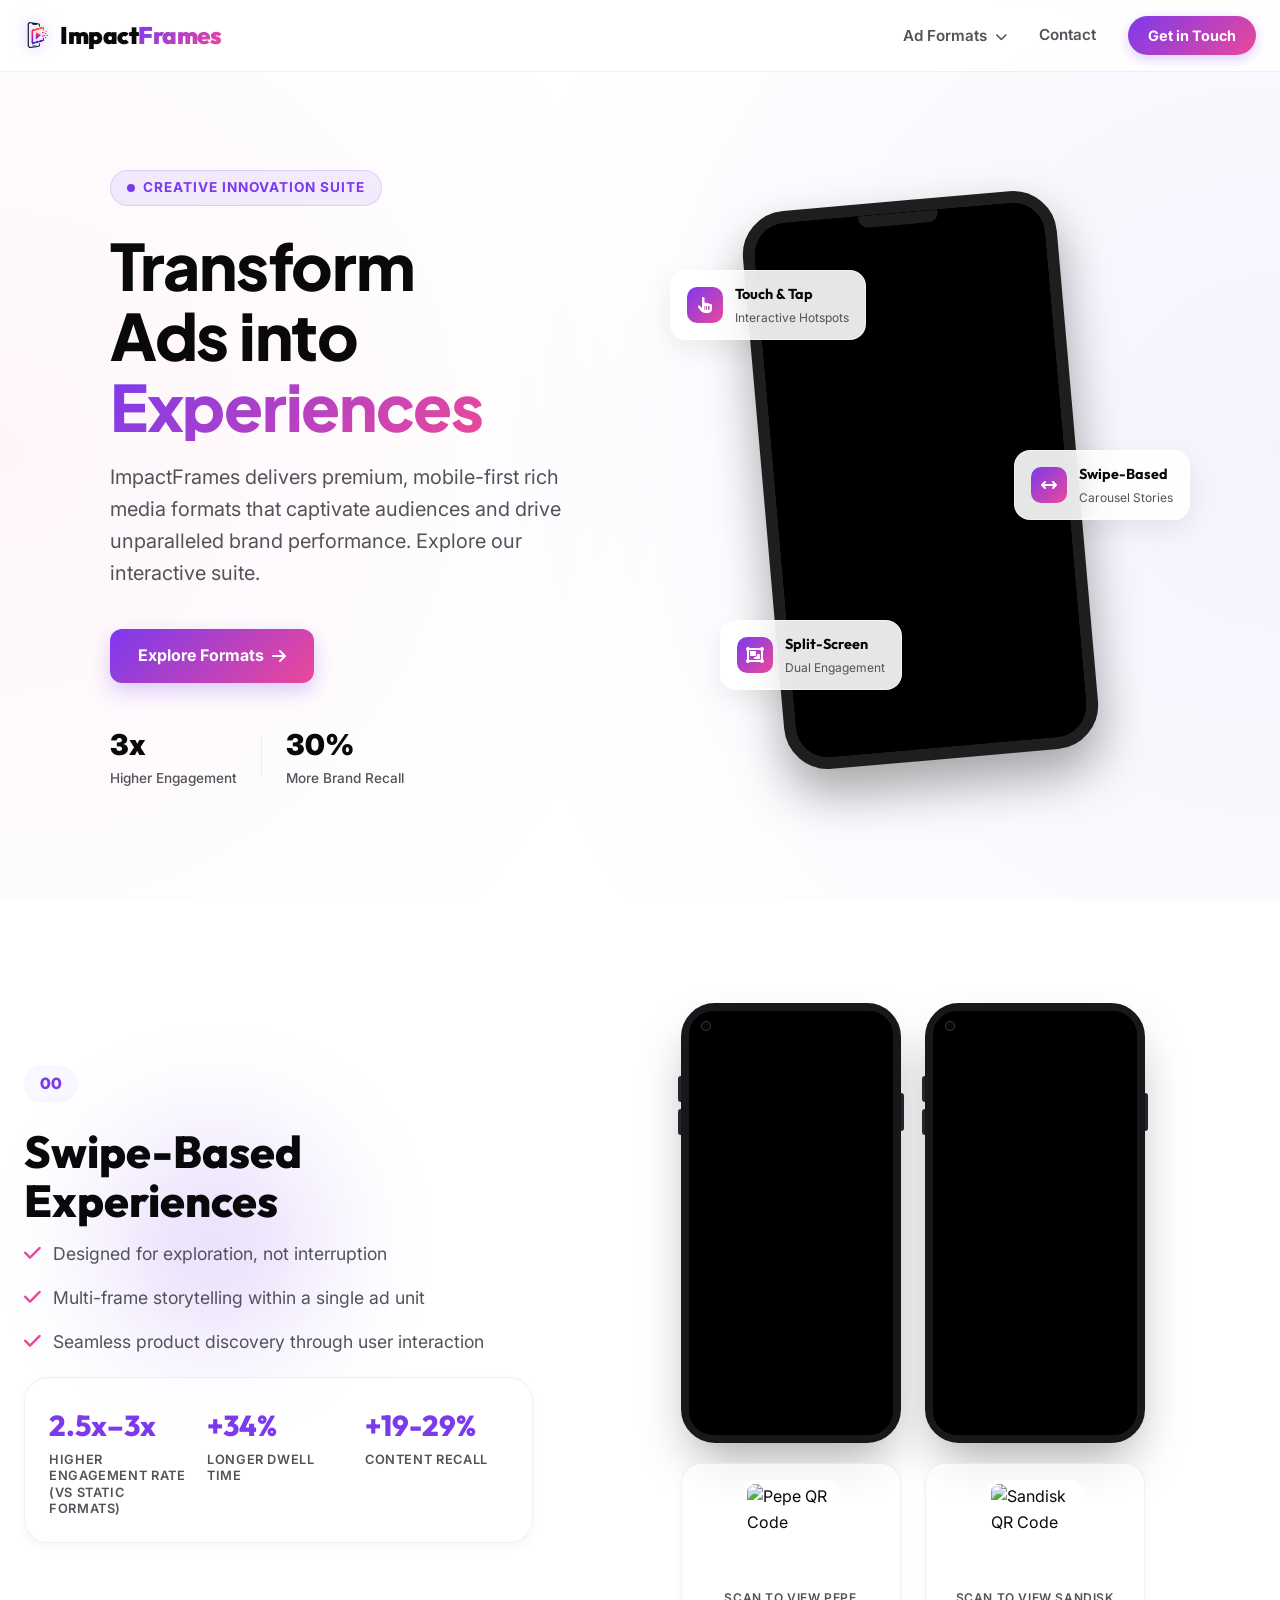
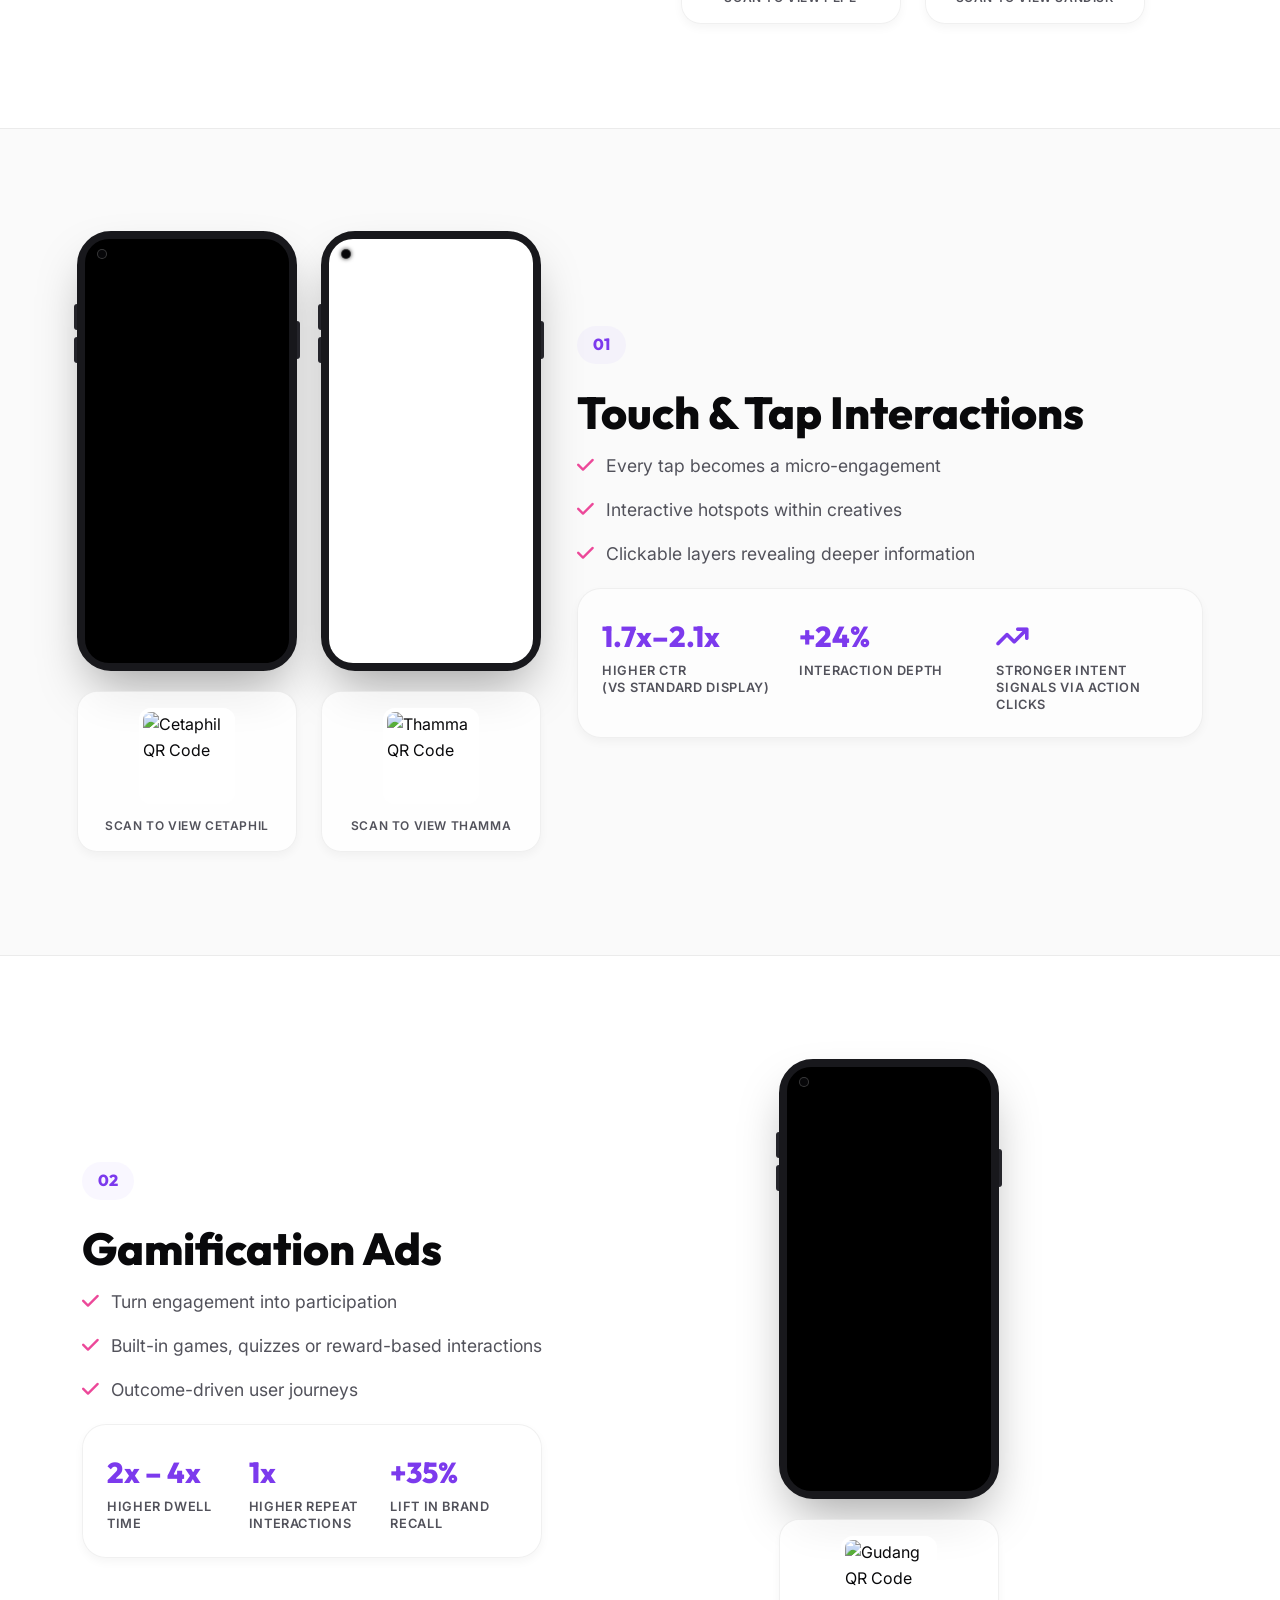
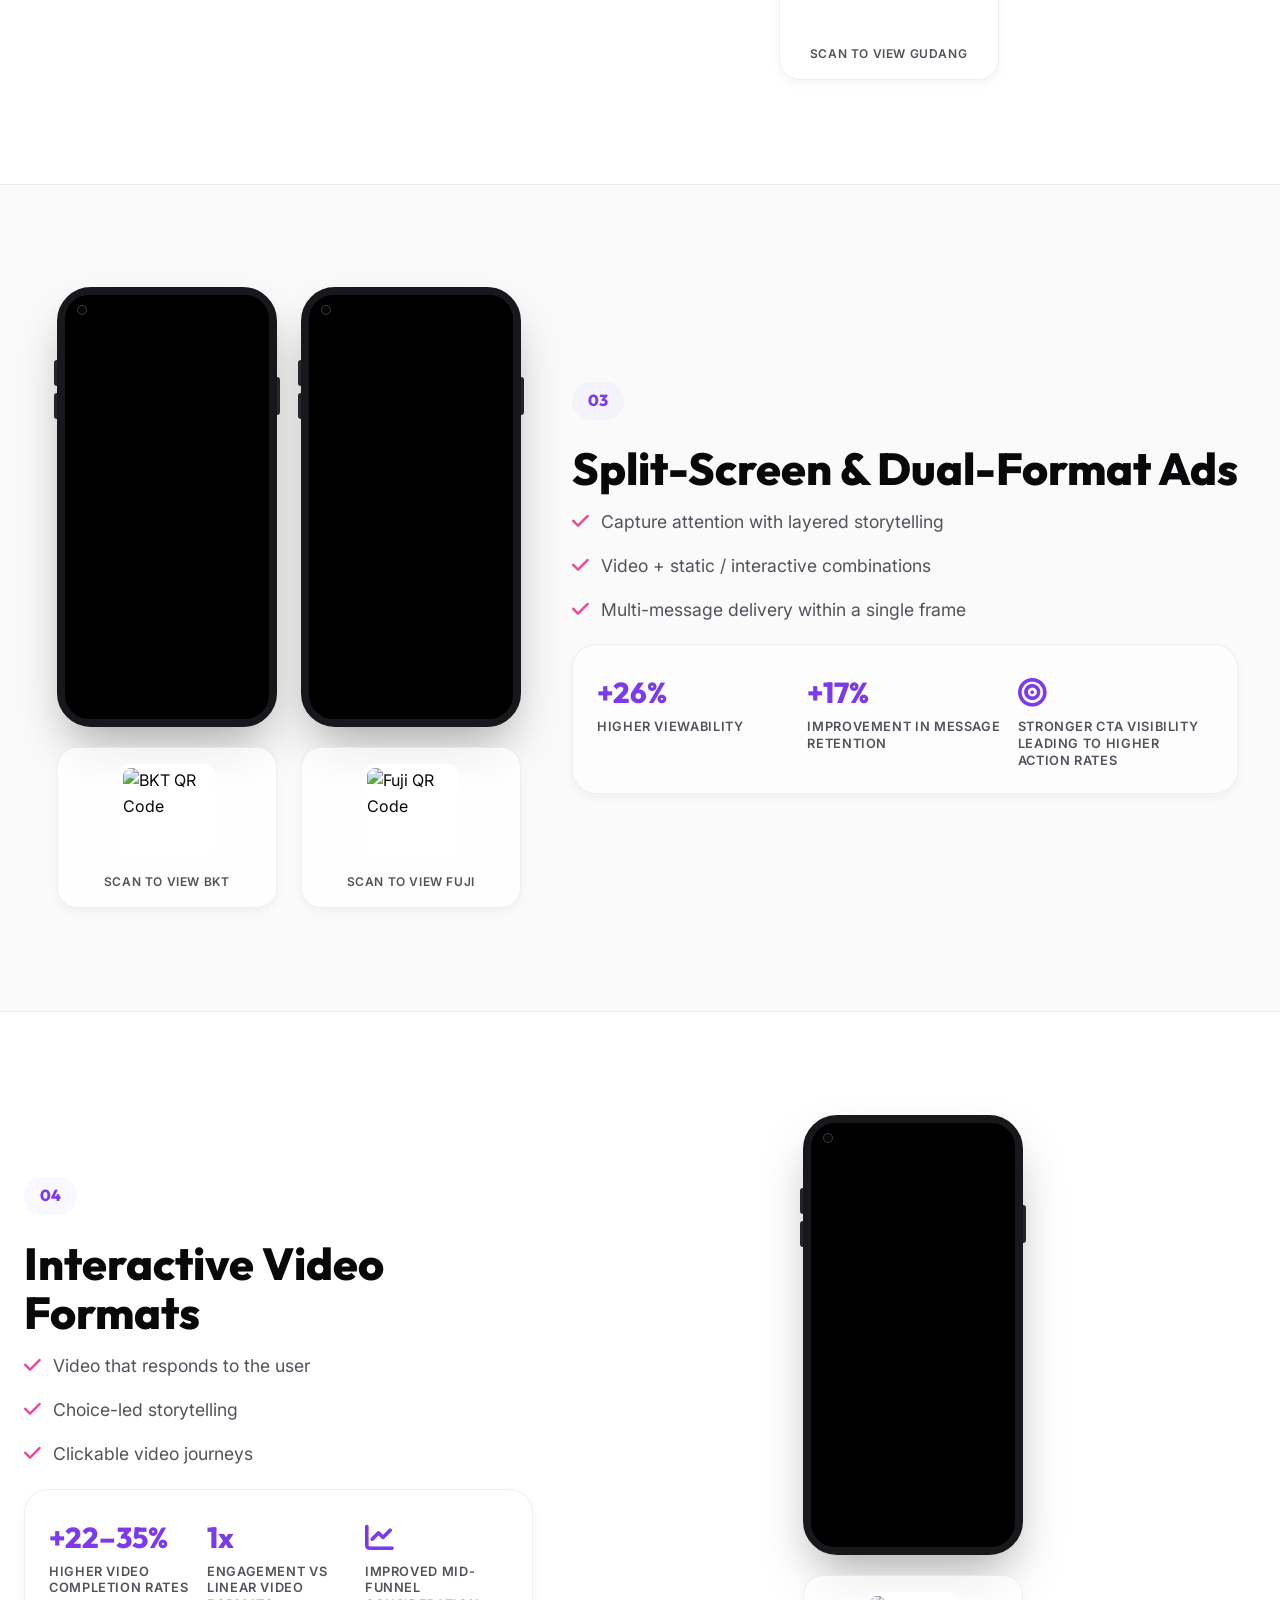
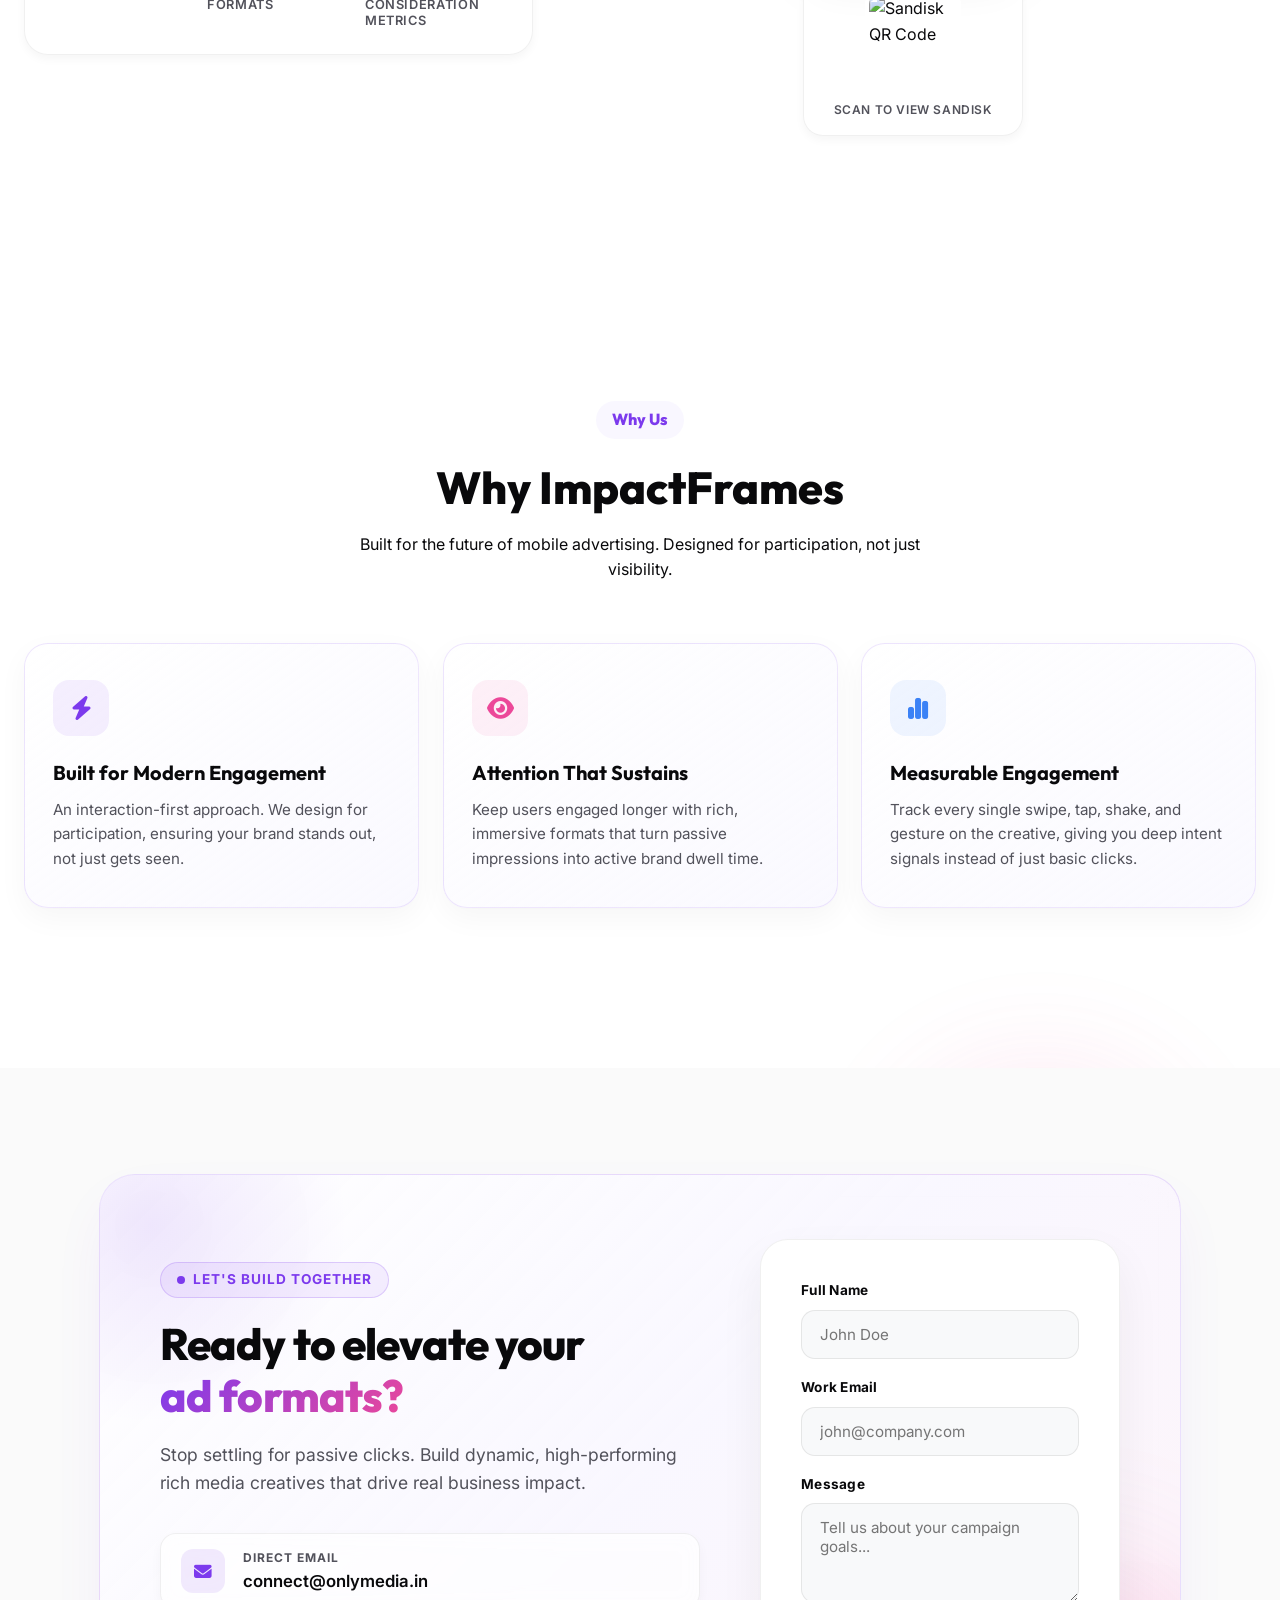
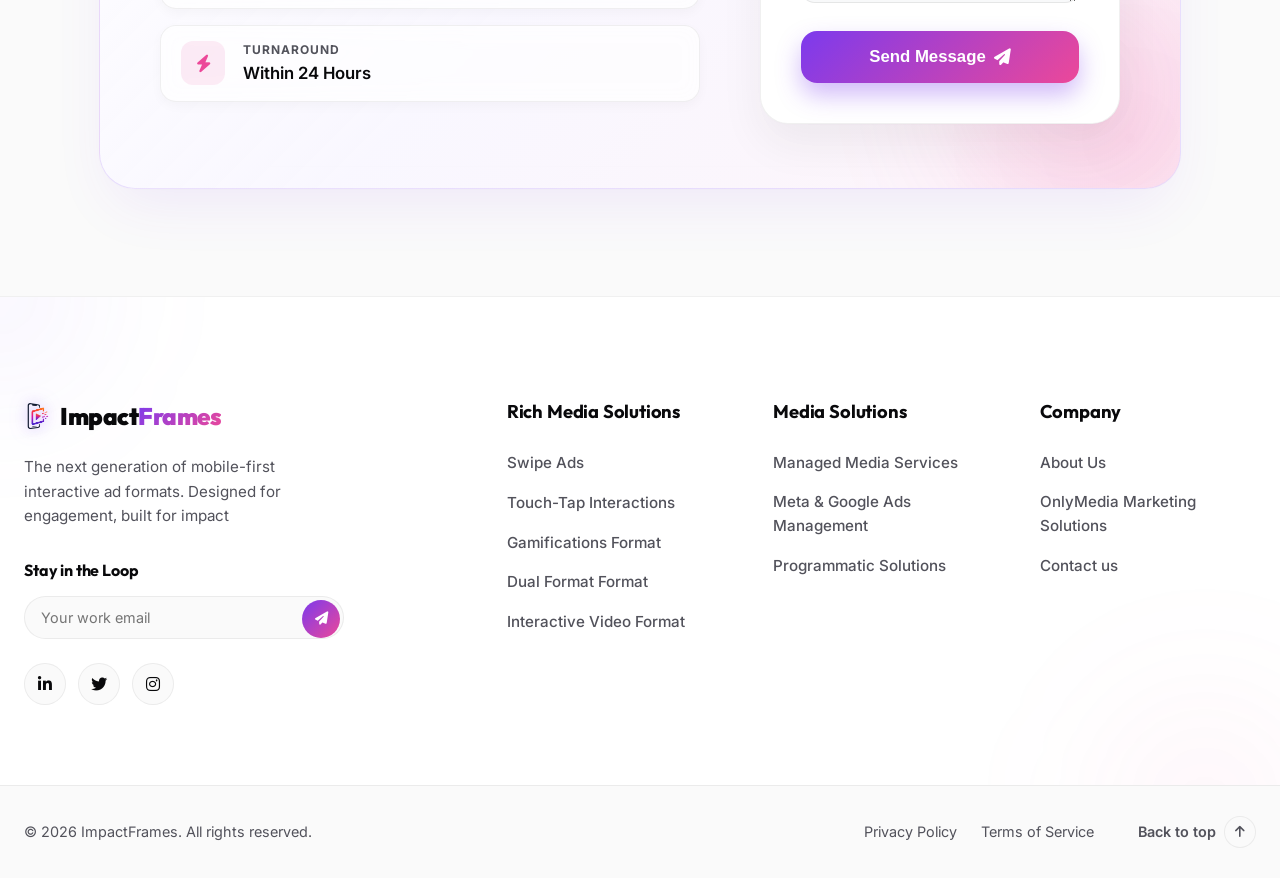
==== commit 3d64b33e: "Replace Fuji iframe with Fuji.mp4 video in Split-Screen section and add fuji-video-container CSS" ====
--- a/index.html
+++ b/index.html
@@ -540,10 +540,9 @@
                             <div x-show="activeAd === 'ad1'" class="bkt-video-container">
                                 <video x-init="$watch('activeAd', val => { if(val === 'ad1') $el.play(); else $el.pause(); })" src="BKT.mp4" preload="auto" autoplay loop muted playsinline></video>
                             </div>
-                            <template x-if="activeAd === 'ad2'">
-                                <iframe width="300" height="600" src="cloned_ads/fujifilm1.html"
-                                    title="Fuji Ad"></iframe>
-                            </template>
+                            <div x-show="activeAd === 'ad2'" class="fuji-video-container" style="display: none;">
+                                <video x-init="$watch('activeAd', val => { if(val === 'ad2') $el.play(); else $el.pause(); })" src="Fuji.mp4" preload="none" loop muted playsinline></video>
+                            </div>
                         </div>
                     </div>
 
@@ -573,7 +572,7 @@
                                 <div class="side-btn power-btn"></div>
                                 <div class="phone-screen-area">
                                     <div class="camera-dot-punch"></div>
-                                    <iframe src="cloned_ads/fujifilm1.html" title="Fuji Ad" style="width: 100%; height: 100%; border: none; display: block; background: #fff;"></iframe>
+                                    <video src="Fuji.mp4" preload="auto" autoplay loop muted playsinline class="mockup-video"></video>
                                 </div>
                             </div>
                             <a href="https://onlymedia.in/ads/fujifilms/v1/" target="_blank" class="qr-box desktop-qr-card">
--- a/styles.css
+++ b/styles.css
@@ -802,6 +802,9 @@
     .hero-phone {
         transform: rotate(0);
     }
+    .hero-phone:hover {
+        transform: rotate(0) scale(1) !important;
+    }
 }
 
 @media (max-width: 480px) {
@@ -1243,6 +1246,25 @@
 }
 
 .bkt-video-container video {
+    position: absolute;
+    width: 100%;
+    height: 100%;
+    top: 0;
+    left: 0;
+    object-fit: fill;
+    pointer-events: none;
+}
+
+.fuji-video-container {
+    width: 300px;
+    height: 600px;
+    overflow: hidden;
+    position: relative;
+    background: #000;
+    display: block;
+}
+
+.fuji-video-container video {
     position: absolute;
     width: 100%;
     height: 100%;
@@ -2103,8 +2125,10 @@
         margin: 0 auto -62px;
     }
 
+    .phone-mockup.dark-phone:hover,
     .ad-preview:hover .phone-mockup.dark-phone {
-        transform: scale(0.9);
+        transform: scale(0.9) !important;
+        box-shadow: 0 35px 60px -15px rgba(0, 0, 0, 0.3), 0 0 0 1px rgba(0, 0, 0, 0.2) inset !important;
     }
 
     .footer-grid {
@@ -2220,8 +2244,9 @@
         margin: 0 auto -112px;
     }
 
+    .phone-mockup.dark-phone:hover,
     .ad-preview:hover .phone-mockup.dark-phone {
-        transform: scale(0.82);
+        transform: scale(0.82) !important;
     }
 }
 
@@ -2535,4 +2560,24 @@
         width: 100%;
         max-width: 220px;
     }
+}
+
+/* Explicitly disable 2D and 3D hover animations on phone frames for touchscreen & phone users */
+@media (hover: none), (pointer: coarse) {
+    .hero-phone:hover {
+        transform: rotate(0) scale(1) !important;
+        transition: none !important;
+    }
+
+    .phone-mockup.dark-phone:hover,
+    .ad-preview:hover .phone-mockup.dark-phone {
+        box-shadow: 0 35px 60px -15px rgba(0, 0, 0, 0.3), 0 0 0 1px rgba(0, 0, 0, 0.2) inset !important;
+        transition: none !important;
+    }
+
+    .modern-bezel-phone:hover {
+        transform: none !important;
+        box-shadow: 0 25px 50px -12px rgba(0, 0, 0, 0.35), 0 0 0 1px rgba(255, 255, 255, 0.08) inset !important;
+        transition: none !important;
+    }
 }
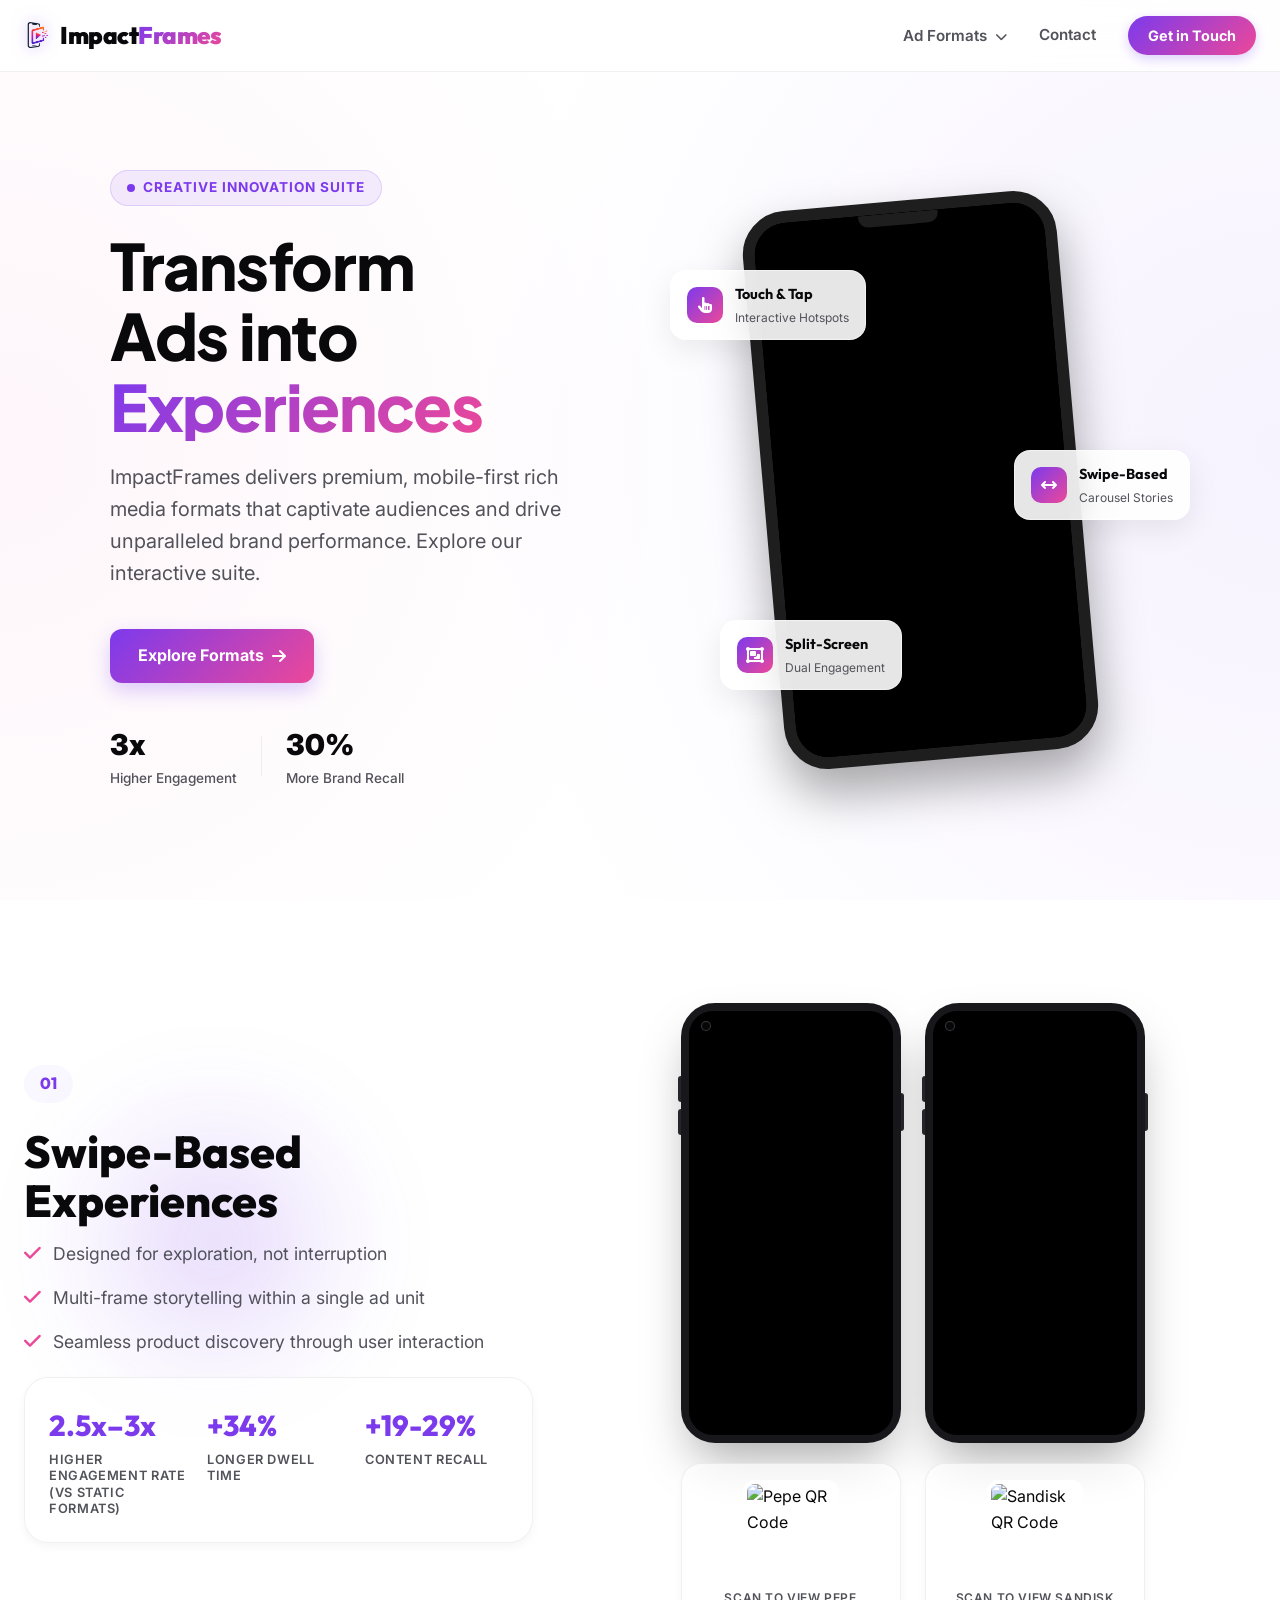
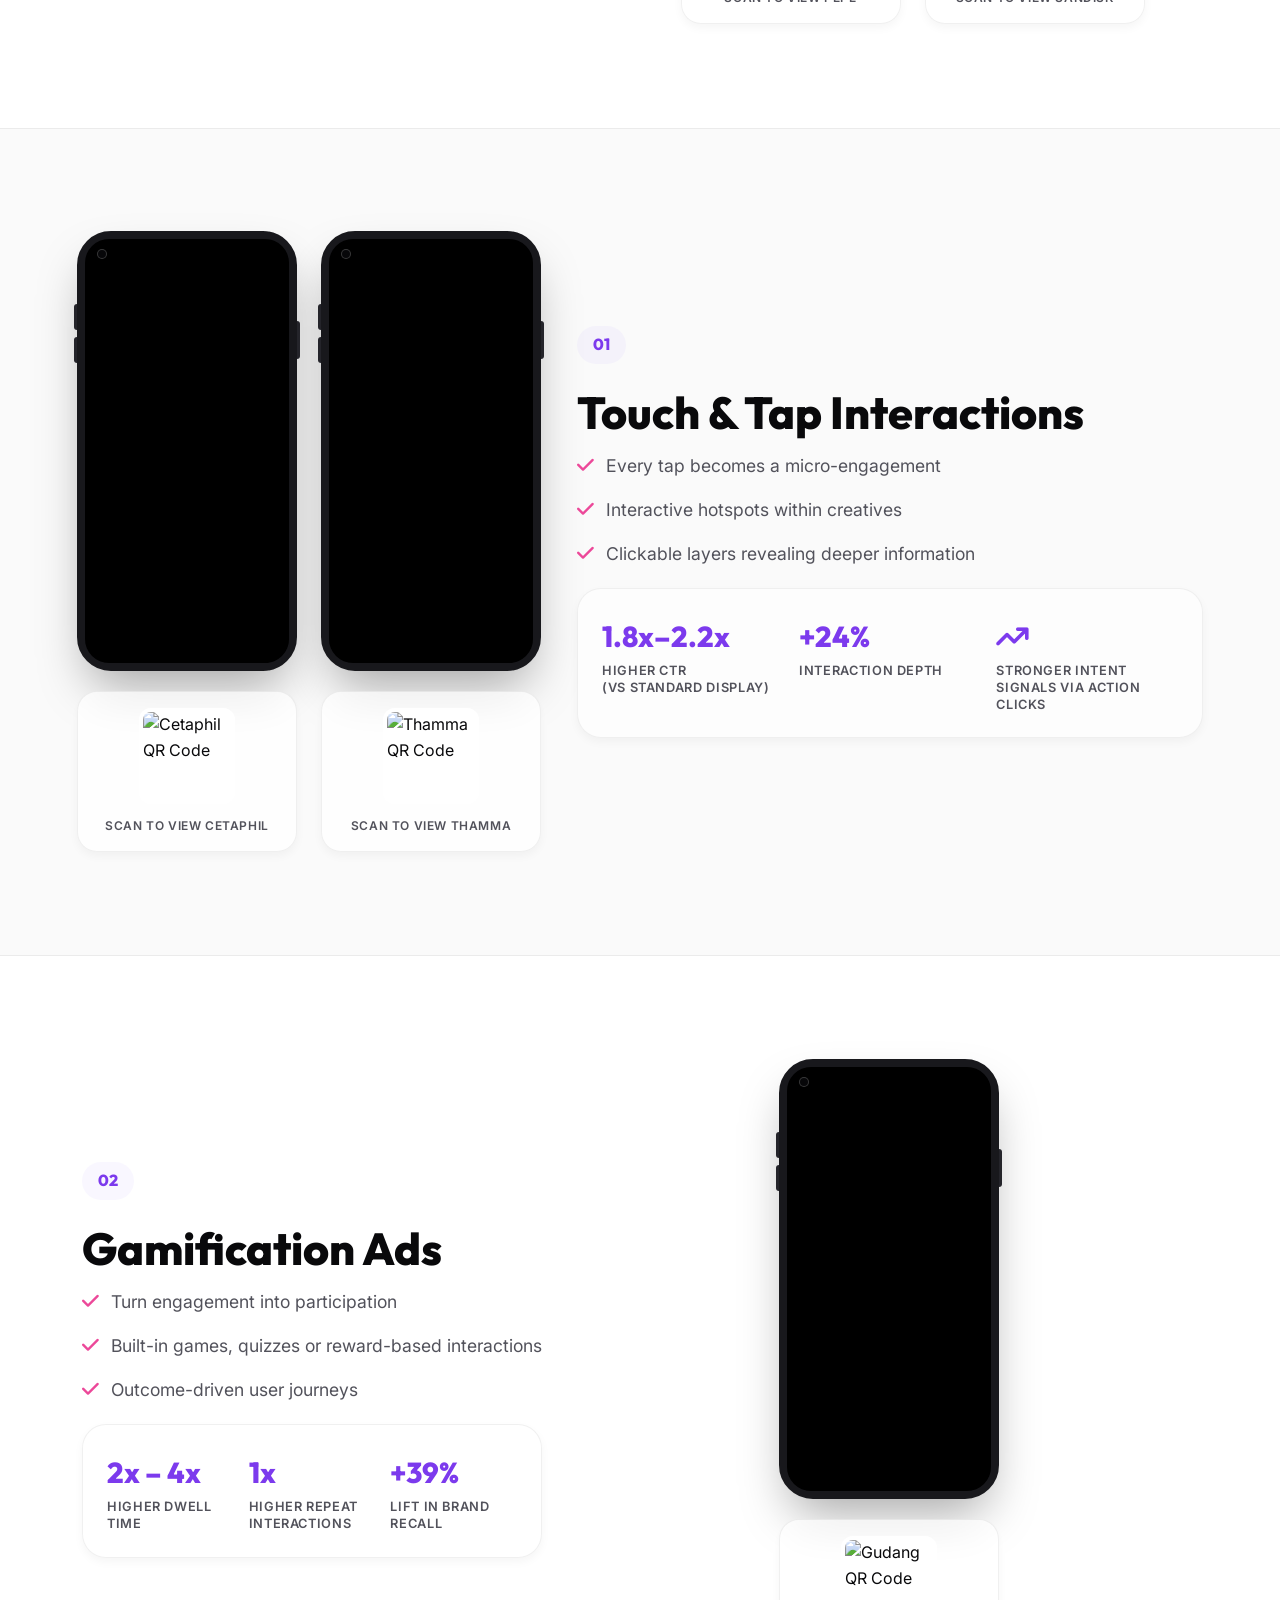
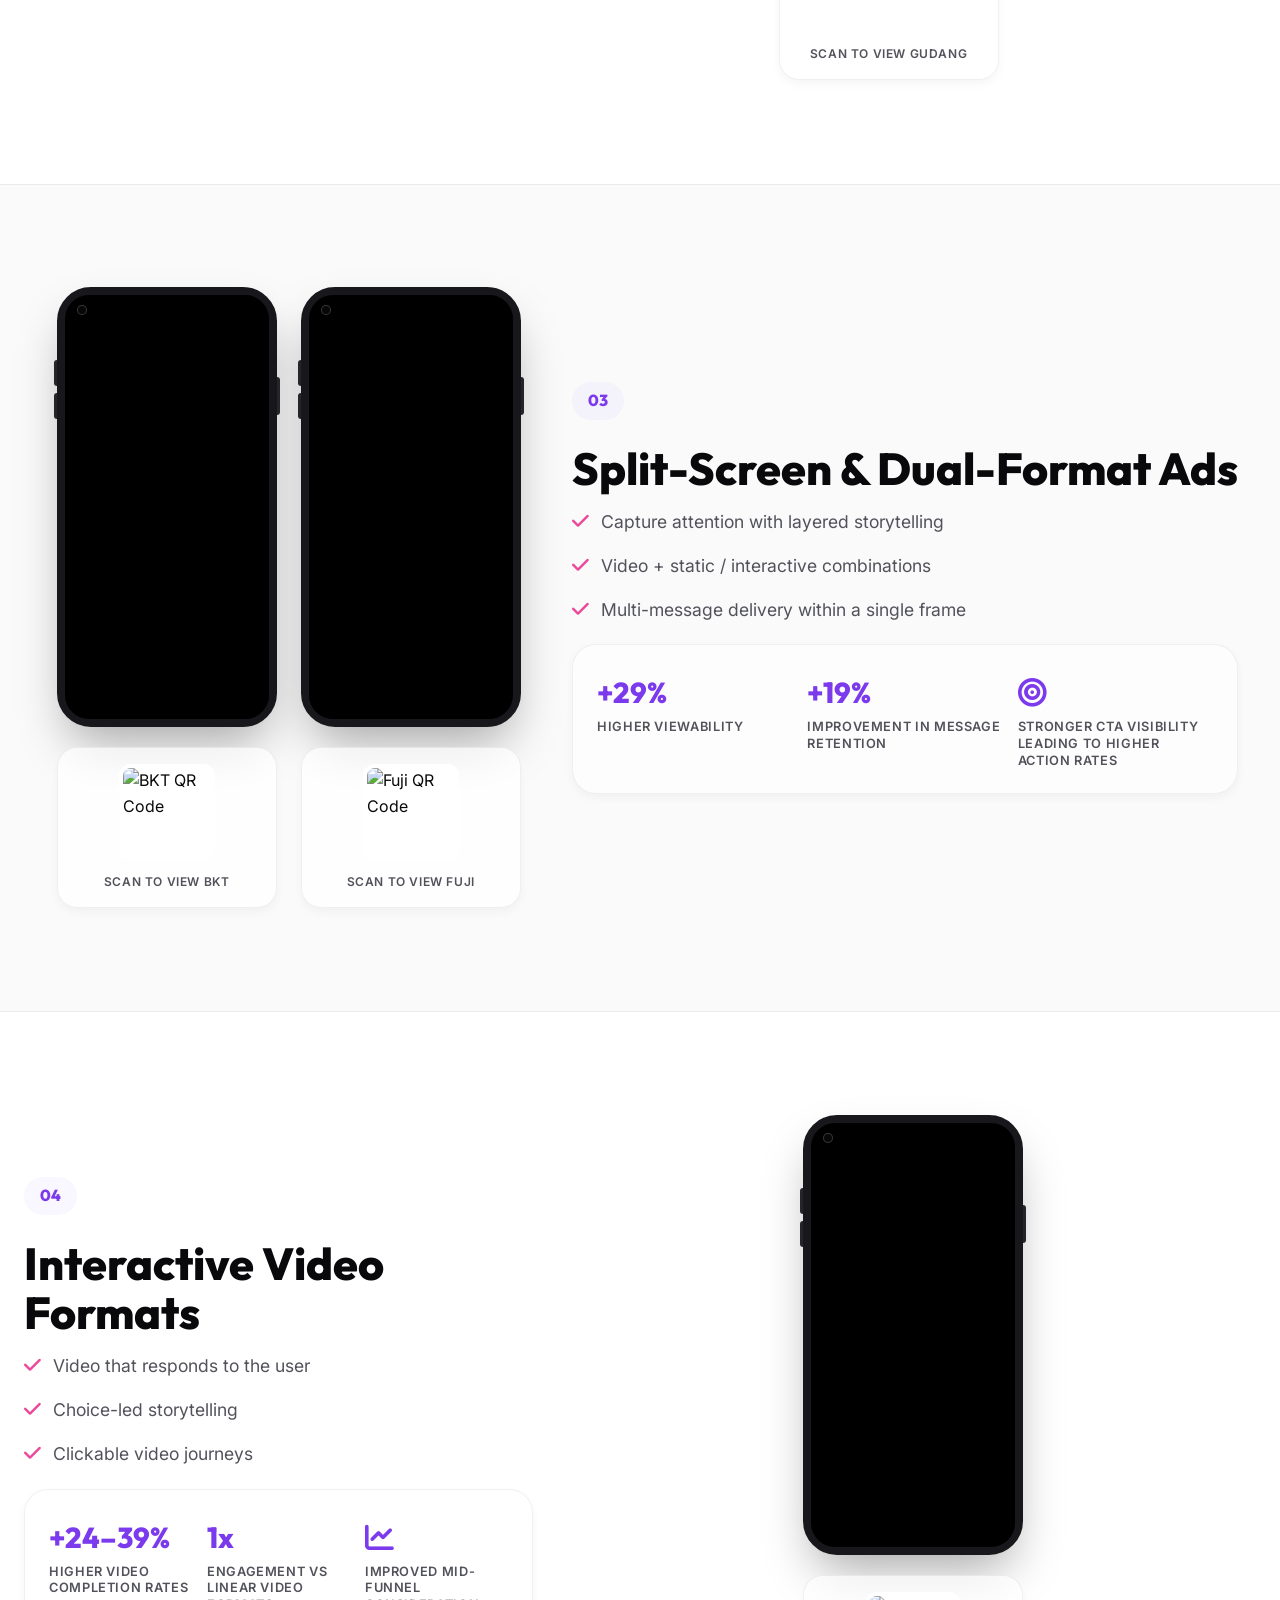
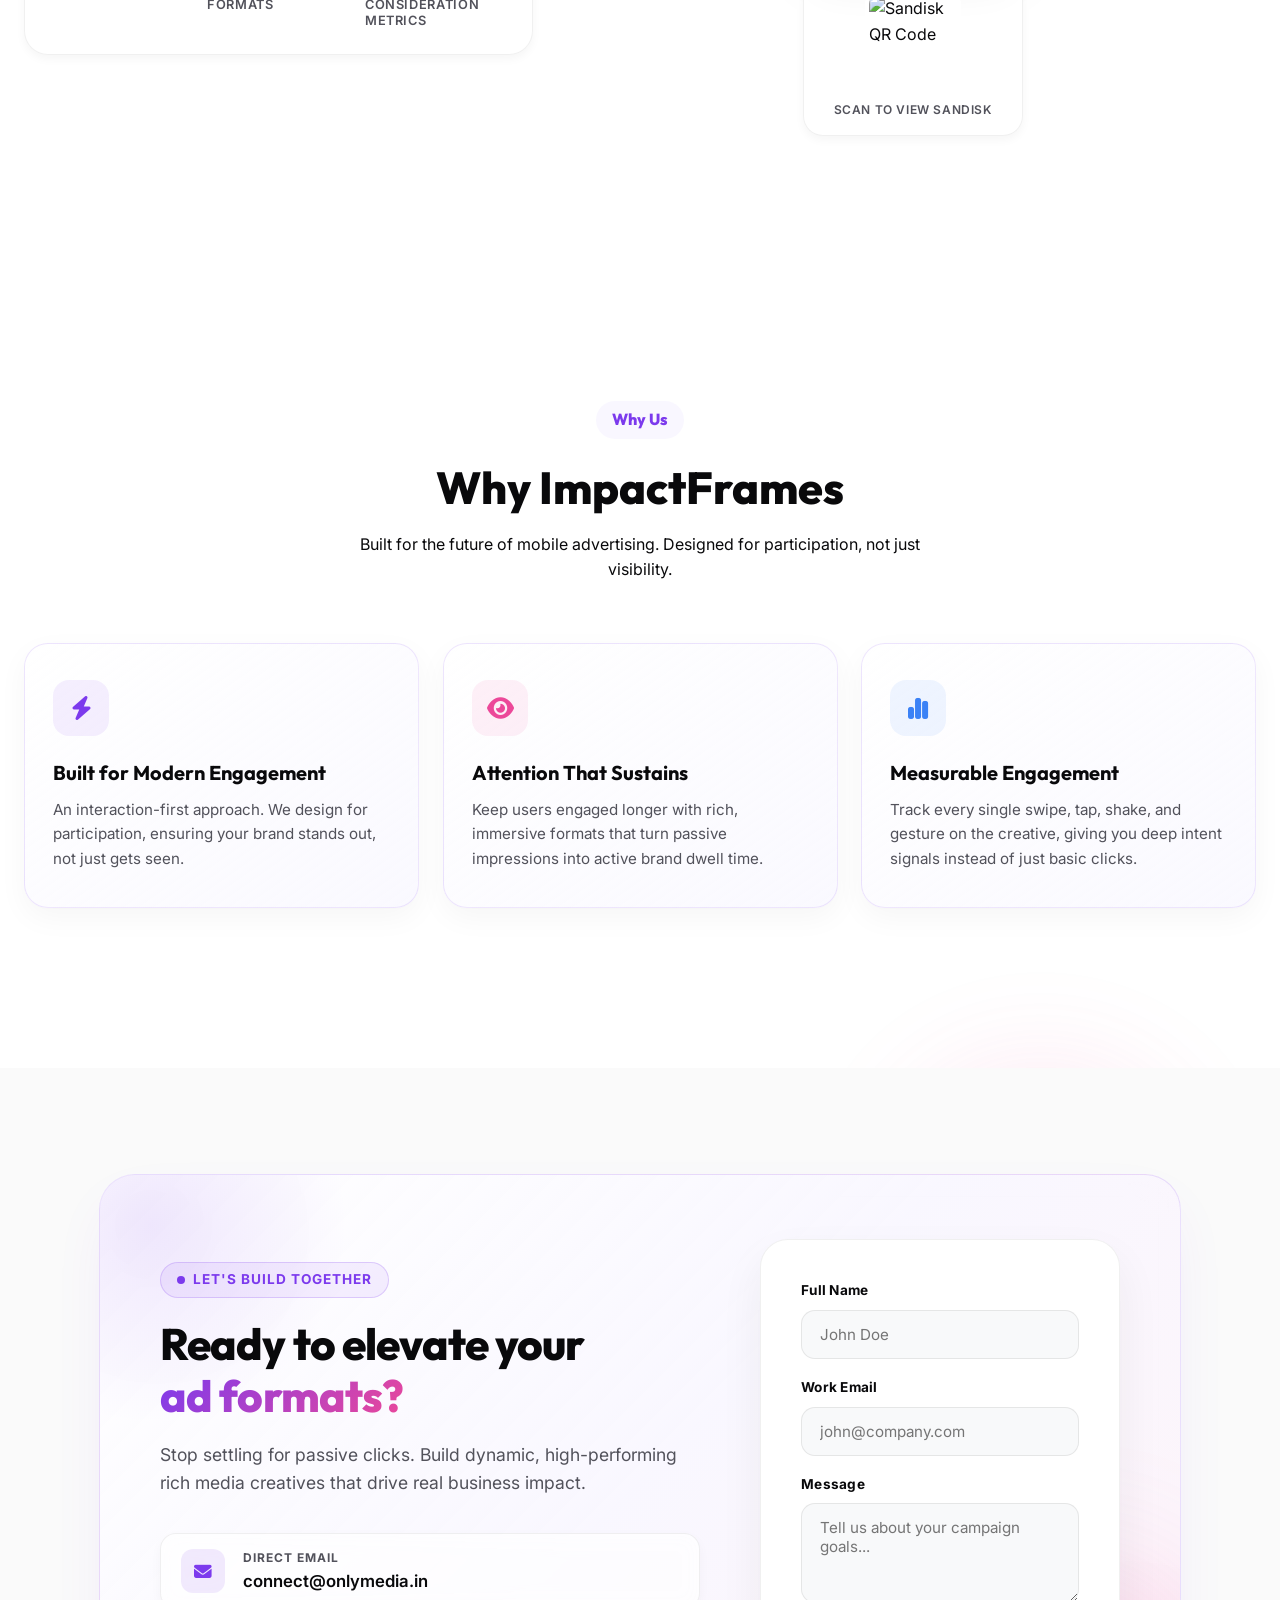
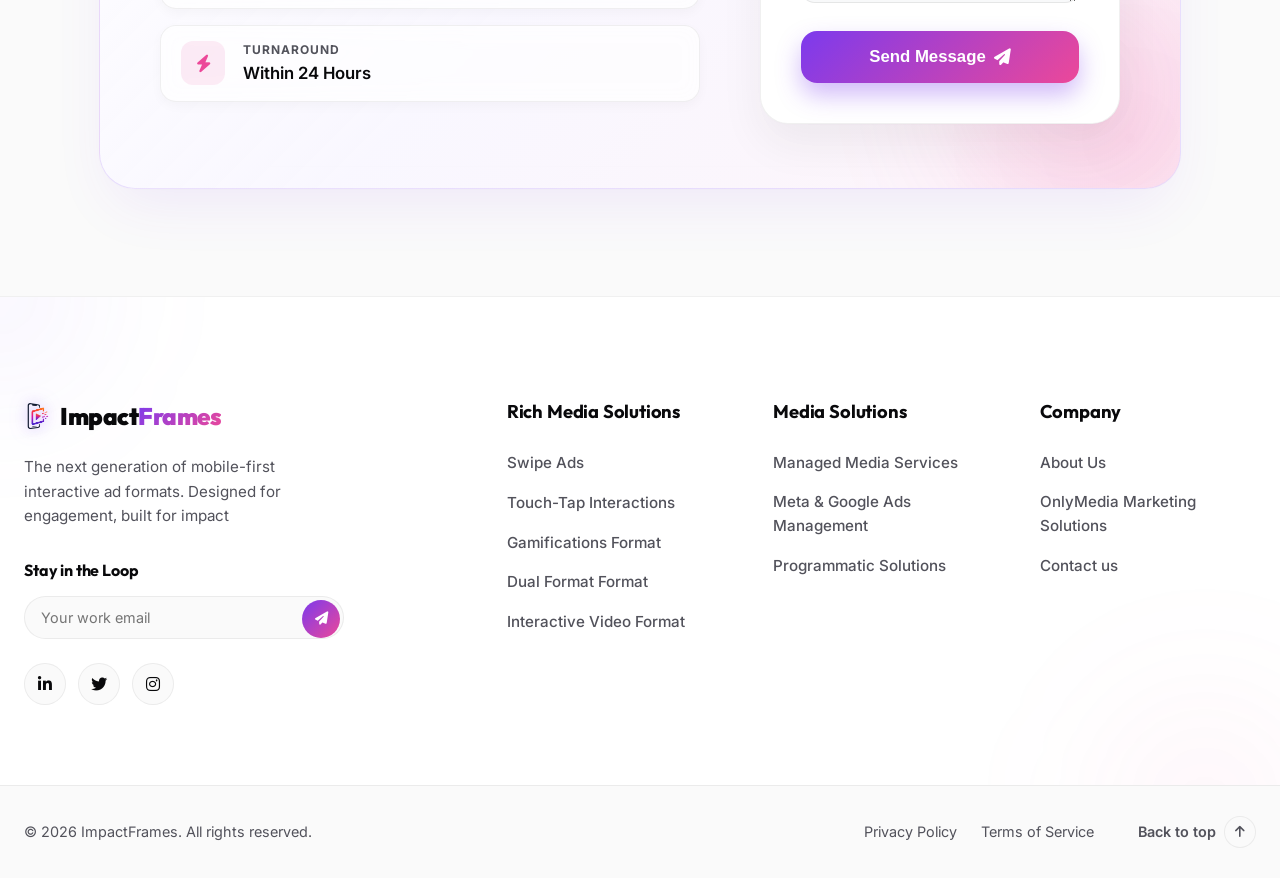
==== commit 94172c8f: "Replace Thamma iframe with Thamma.mp4 video in Touch & Tap section" ====
--- a/index.html
+++ b/index.html
@@ -10,7 +10,7 @@
     <link
         href="https://fonts.googleapis.com/css2?family=Inter:wght@300;400;600;800&family=Outfit:wght@400;700;900&family=Plus+Jakarta+Sans:wght@400;500;600;700;800&display=swap"
         rel="stylesheet">
-    <link rel="stylesheet" href="styles.css?v=23">
+    <link rel="stylesheet" href="styles.css?v=24">
     <!-- Font Awesome for Icons -->
     <link rel="stylesheet" href="https://cdnjs.cloudflare.com/ajax/libs/font-awesome/6.4.0/css/all.min.css">
     <!-- Alpine.js for interactive state -->
@@ -354,10 +354,9 @@
                             <div x-show="activeAd === 'ad1'" class="cetaphil-video-container">
                                 <video x-init="$watch('activeAd', val => { if(val === 'ad1') $el.play(); else $el.pause(); })" src="Cetaphil.mp4" preload="auto" autoplay loop muted playsinline></video>
                             </div>
-                            <template x-if="activeAd === 'ad2'">
-                                <iframe width="300" height="600"
-                                    src="cloned_ads/junglethamma.html" title="Thamma Ad"></iframe>
-                            </template>
+                            <div x-show="activeAd === 'ad2'" class="thamma-video-container" style="display: none;">
+                                <video x-init="$watch('activeAd', val => { if(val === 'ad2') $el.play(); else $el.pause(); })" src="Thamma.mp4" preload="none" loop muted playsinline></video>
+                            </div>
                         </div>
                     </div>
 
@@ -387,7 +386,7 @@
                                 <div class="side-btn power-btn"></div>
                                 <div class="phone-screen-area">
                                     <div class="camera-dot-punch"></div>
-                                    <iframe src="cloned_ads/junglethamma.html" title="Thamma Ad" style="width: 100%; height: 100%; border: none; display: block; background: #fff;"></iframe>
+                                    <video src="Thamma.mp4" preload="auto" autoplay loop muted playsinline class="mockup-video"></video>
                                 </div>
                             </div>
                             <a href="https://onlymedia.in/ads/JungleThamma/v3/" target="_blank" class="qr-box desktop-qr-card">
--- a/styles.css
+++ b/styles.css
@@ -1274,7 +1274,8 @@
     pointer-events: none;
 }
 
-.cetaphil-video-container {
+.cetaphil-video-container,
+.thamma-video-container {
     width: 300px;
     height: 600px;
     overflow: hidden;
@@ -1283,7 +1284,8 @@
     display: block;
 }
 
-.cetaphil-video-container video {
+.cetaphil-video-container video,
+.thamma-video-container video {
     position: absolute;
     width: 100%;
     height: 100%;
